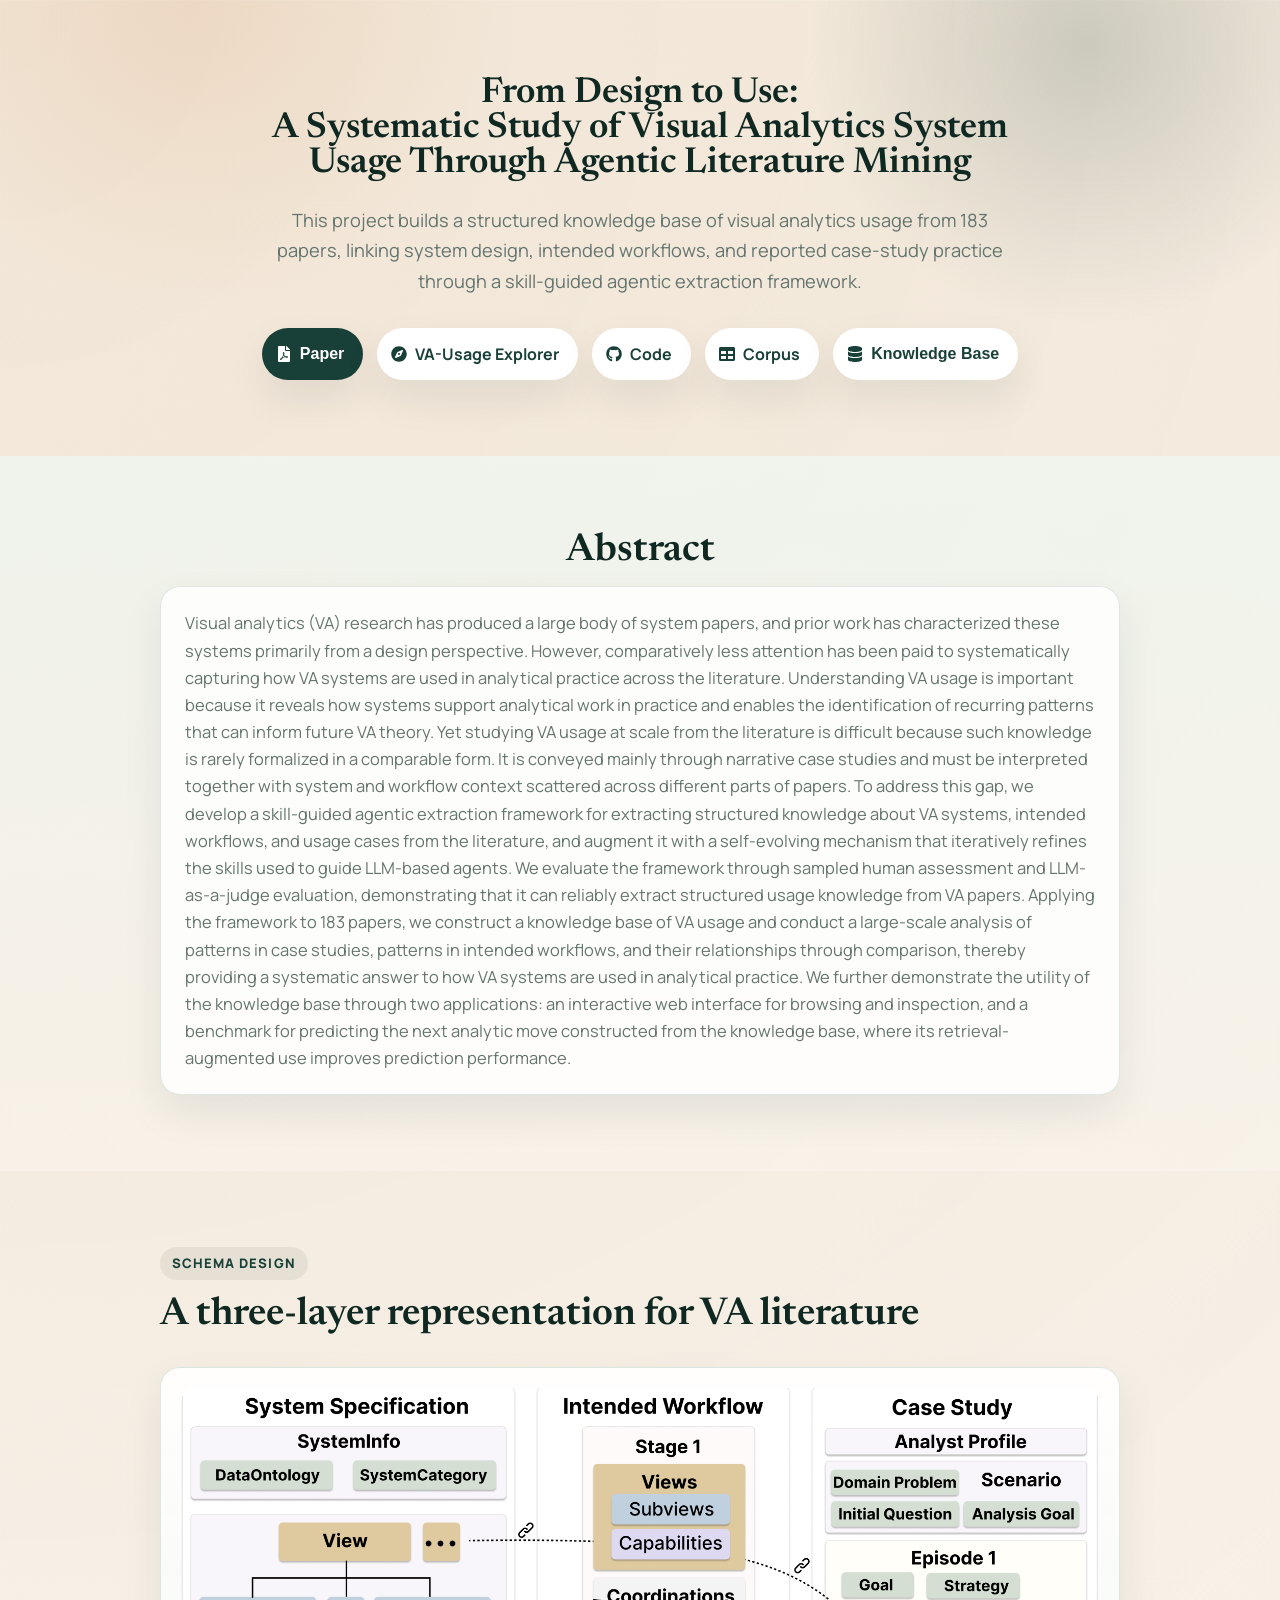
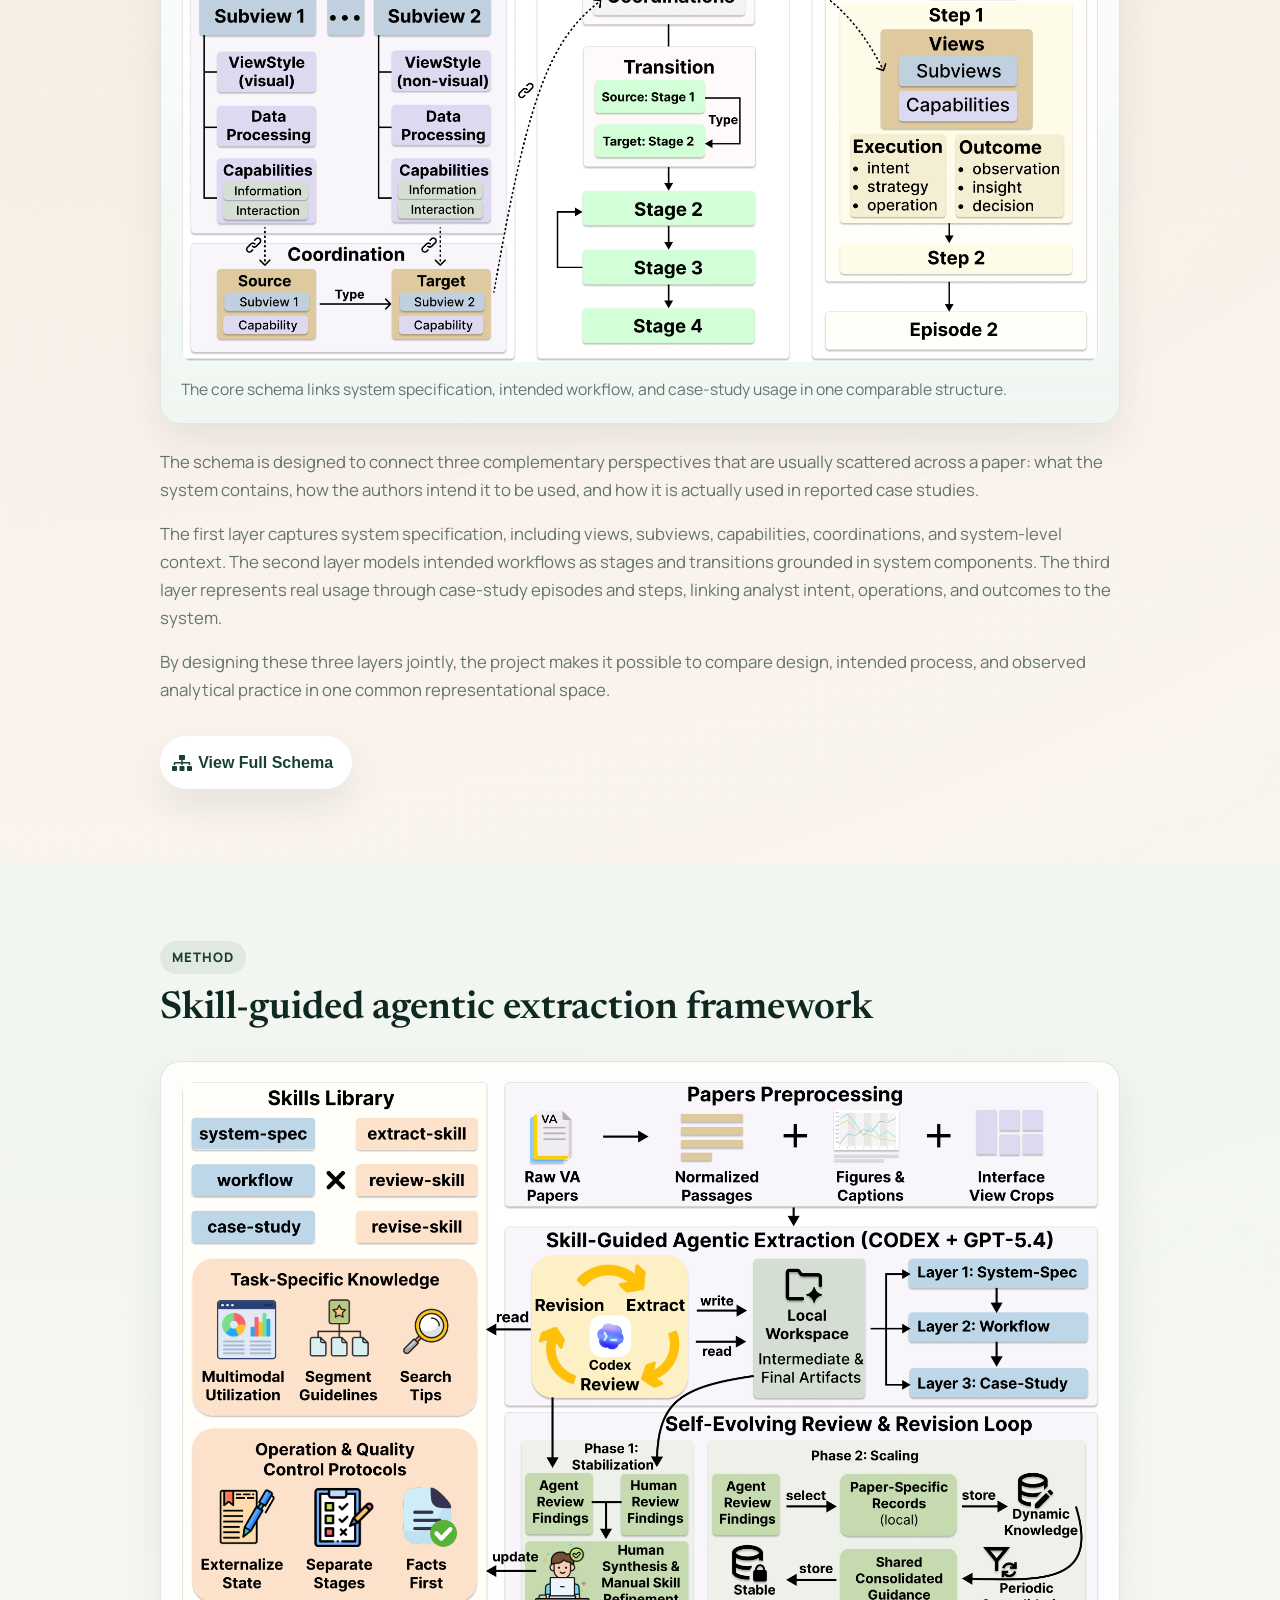
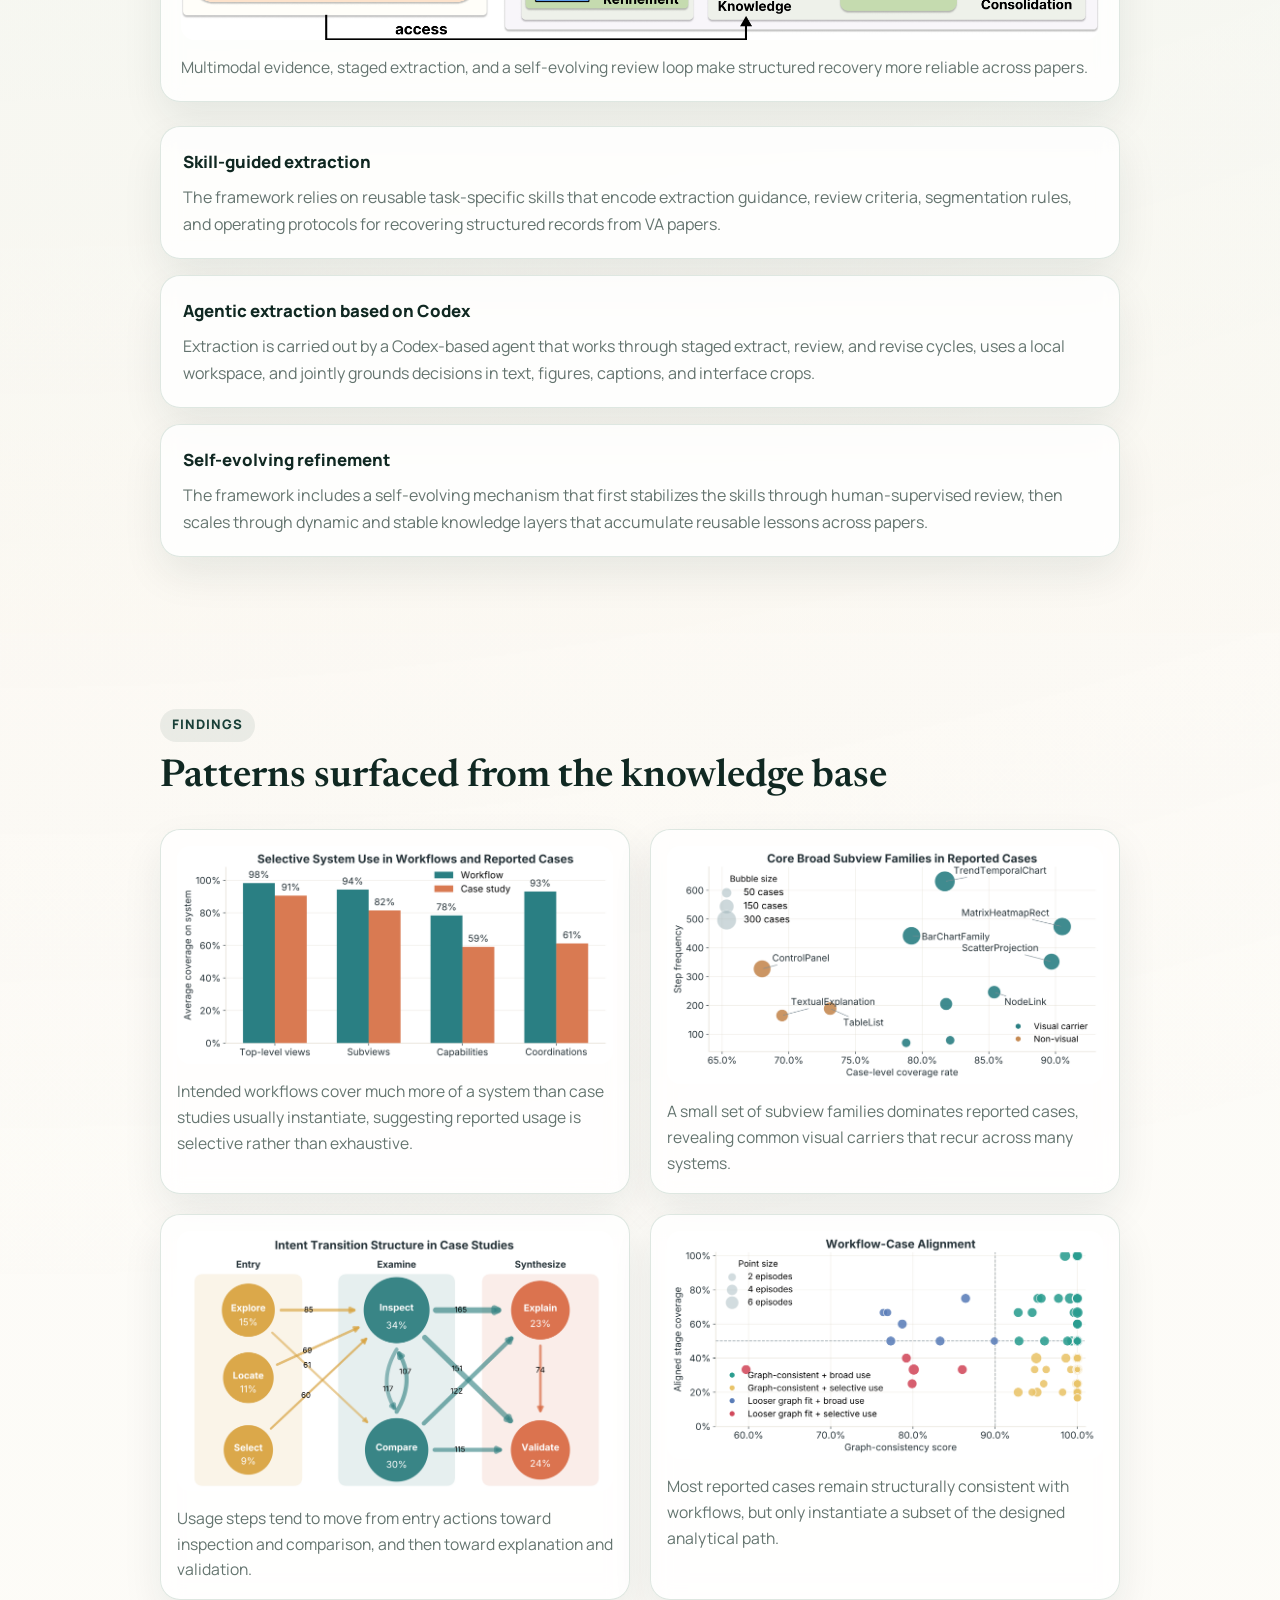
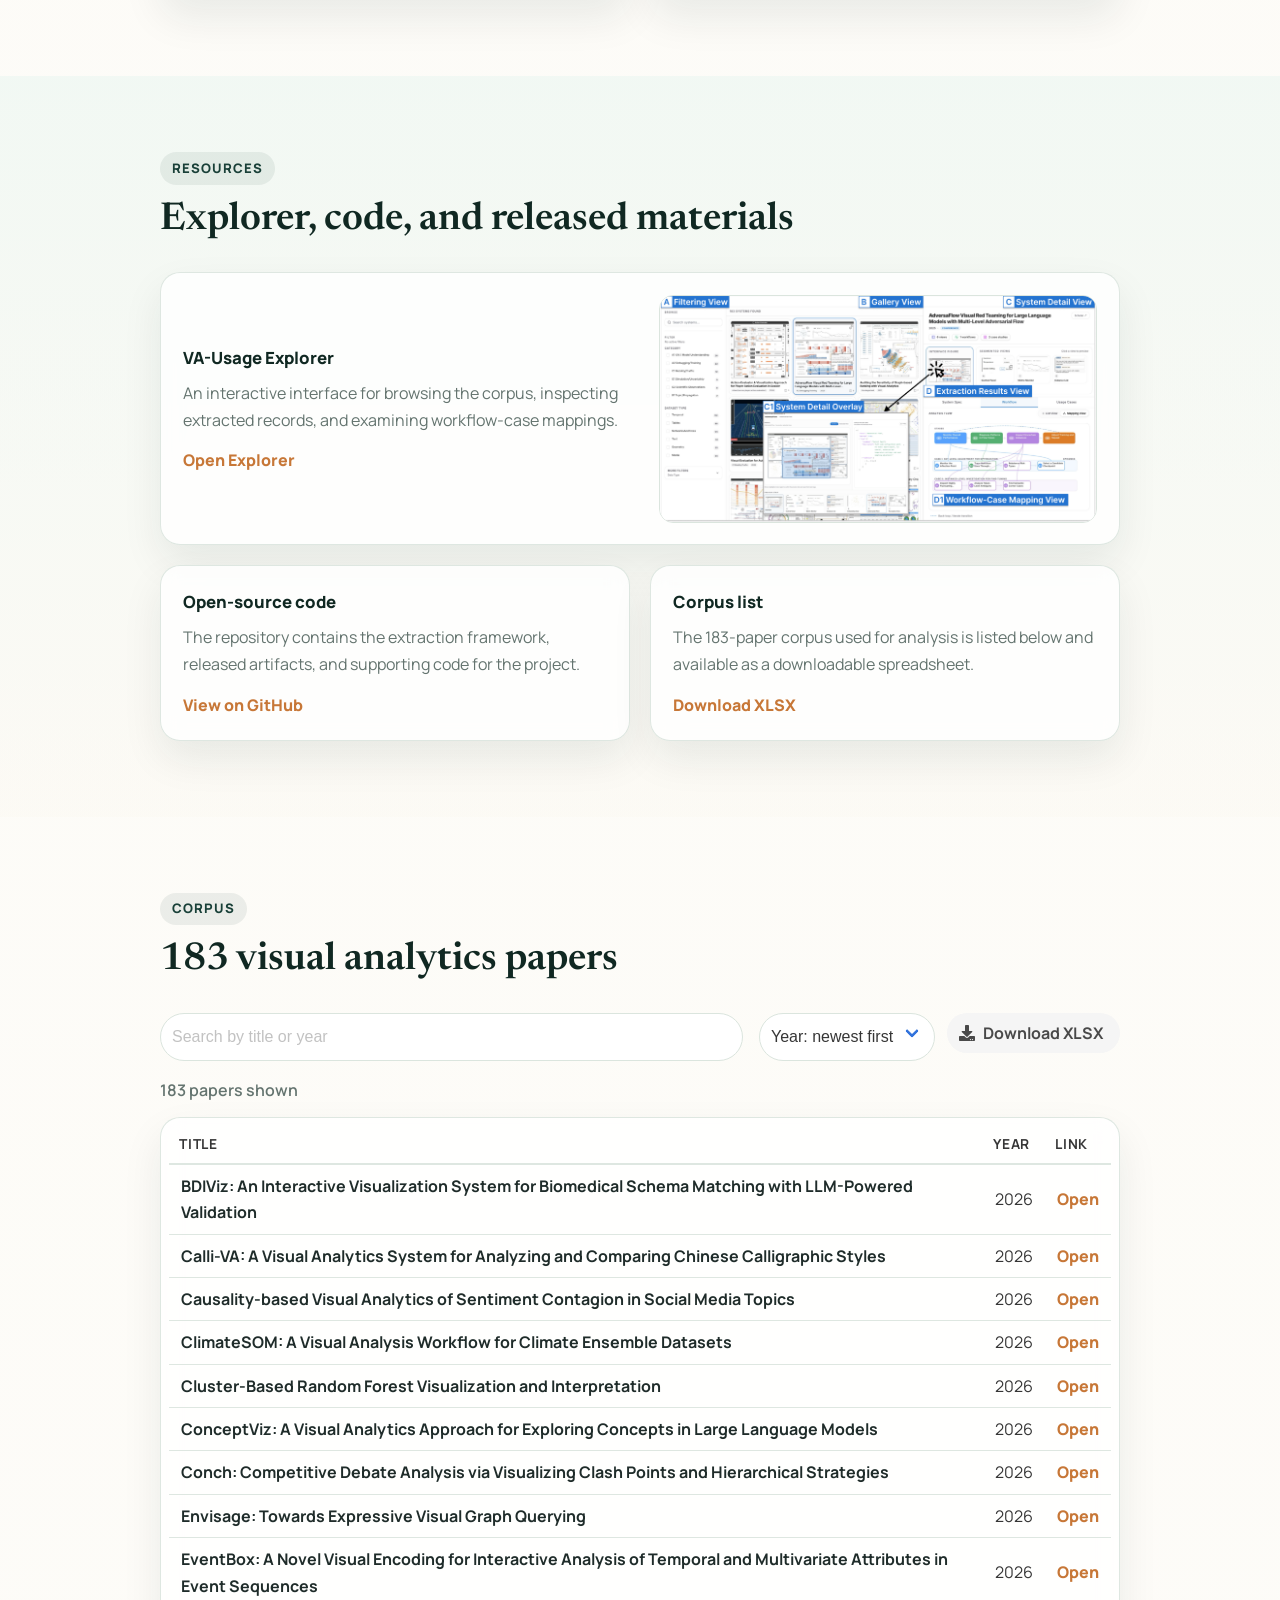
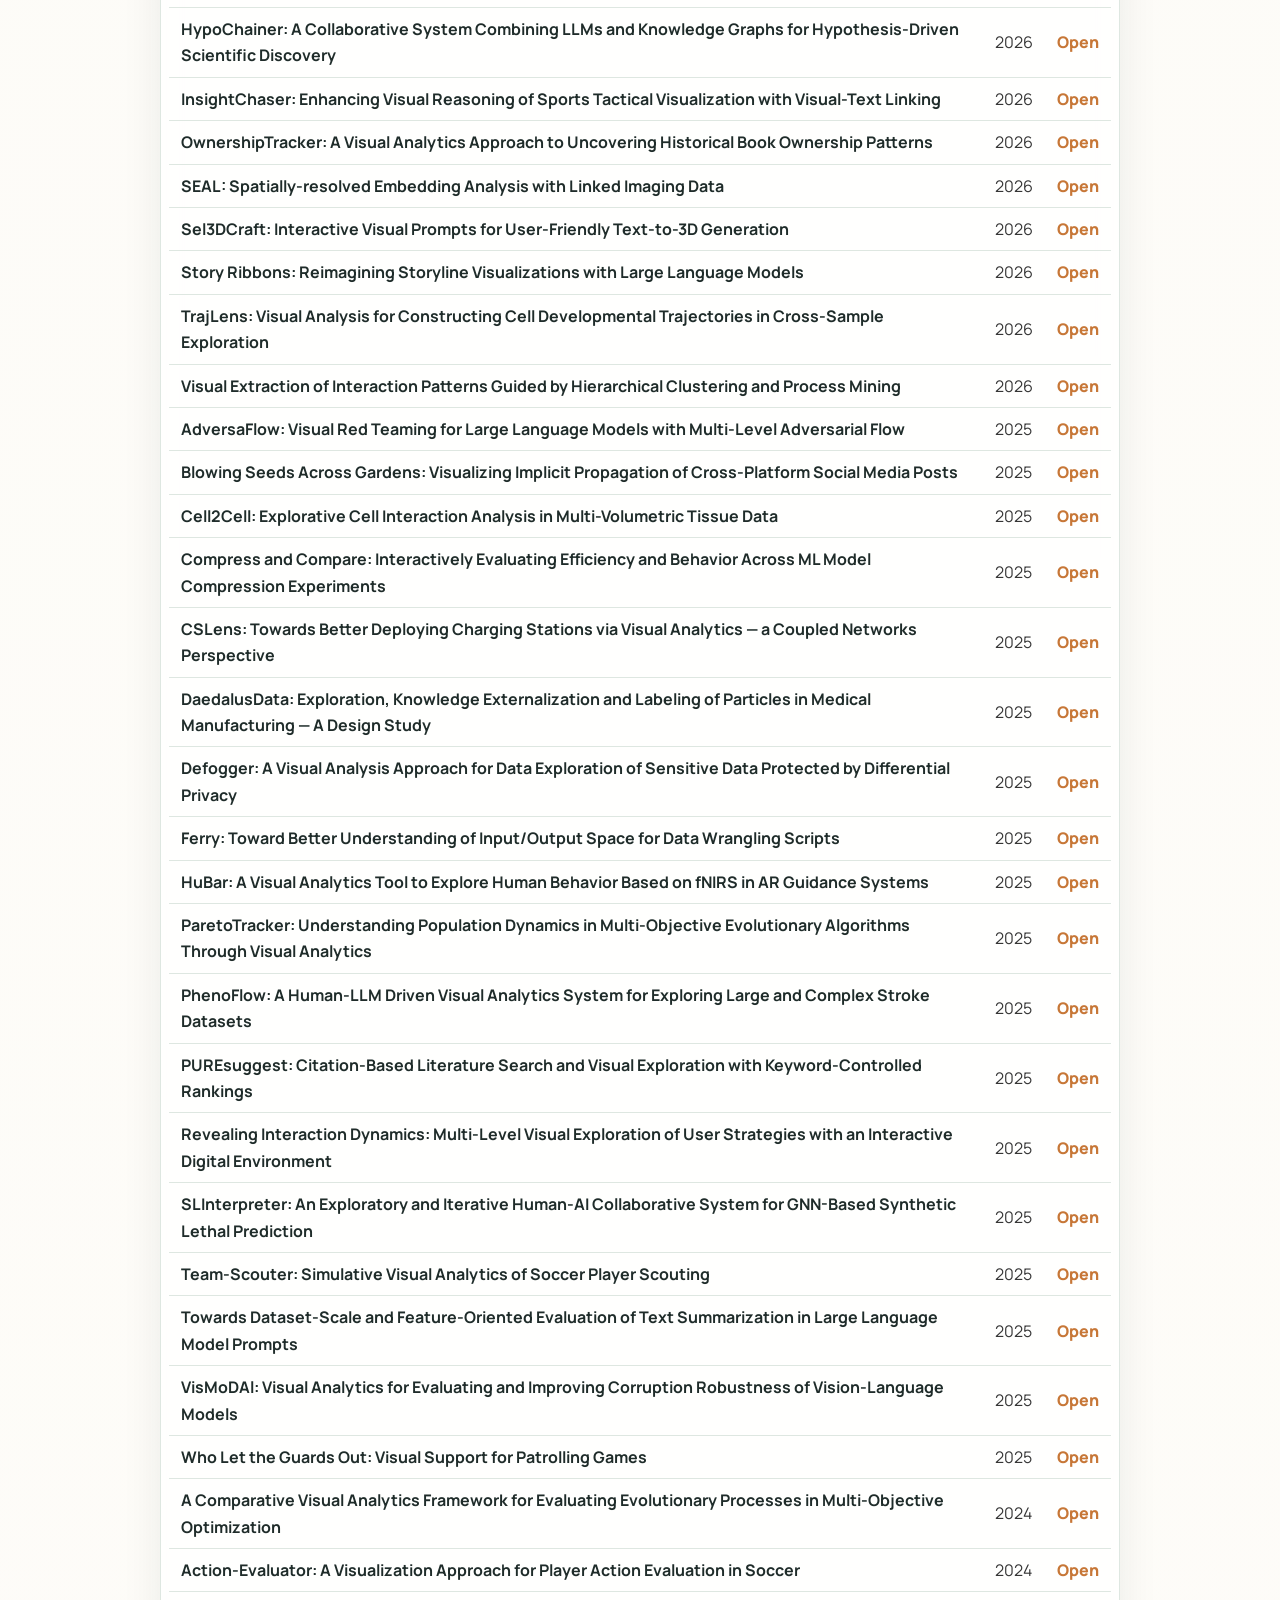
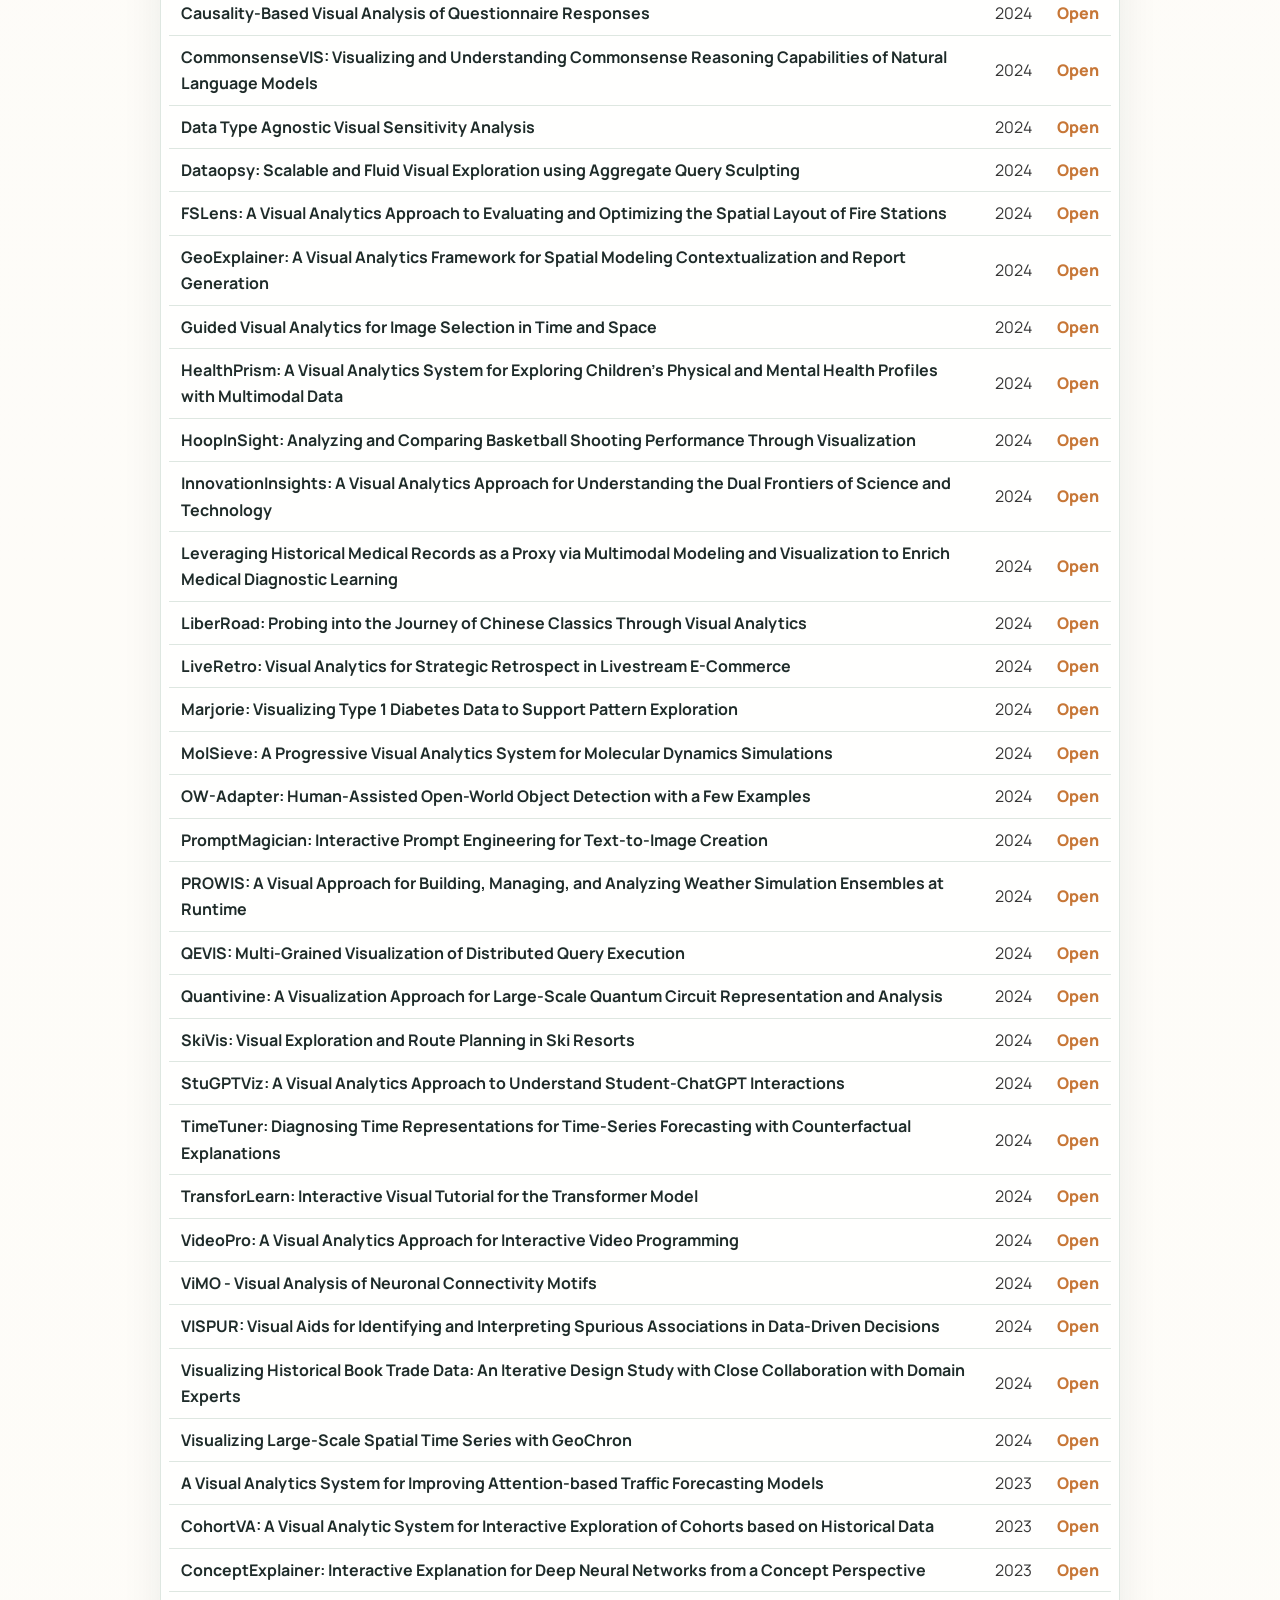
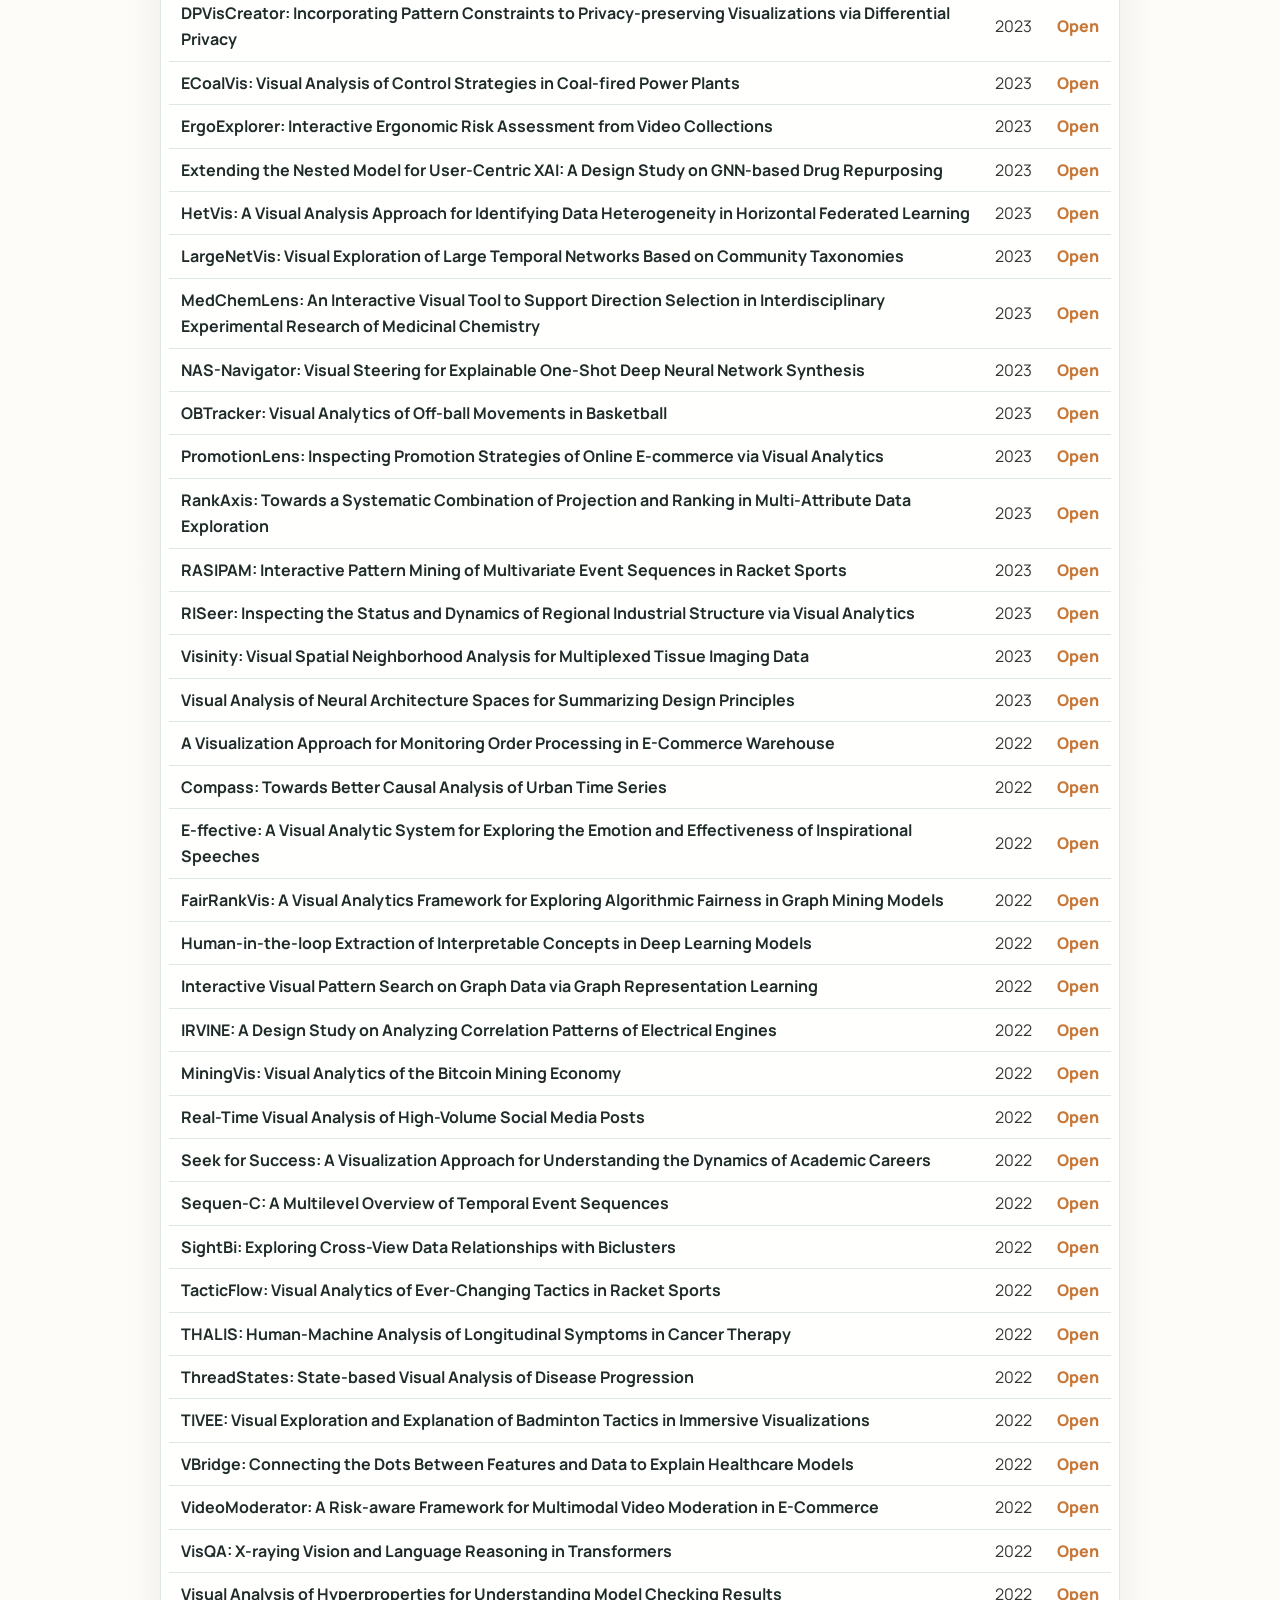
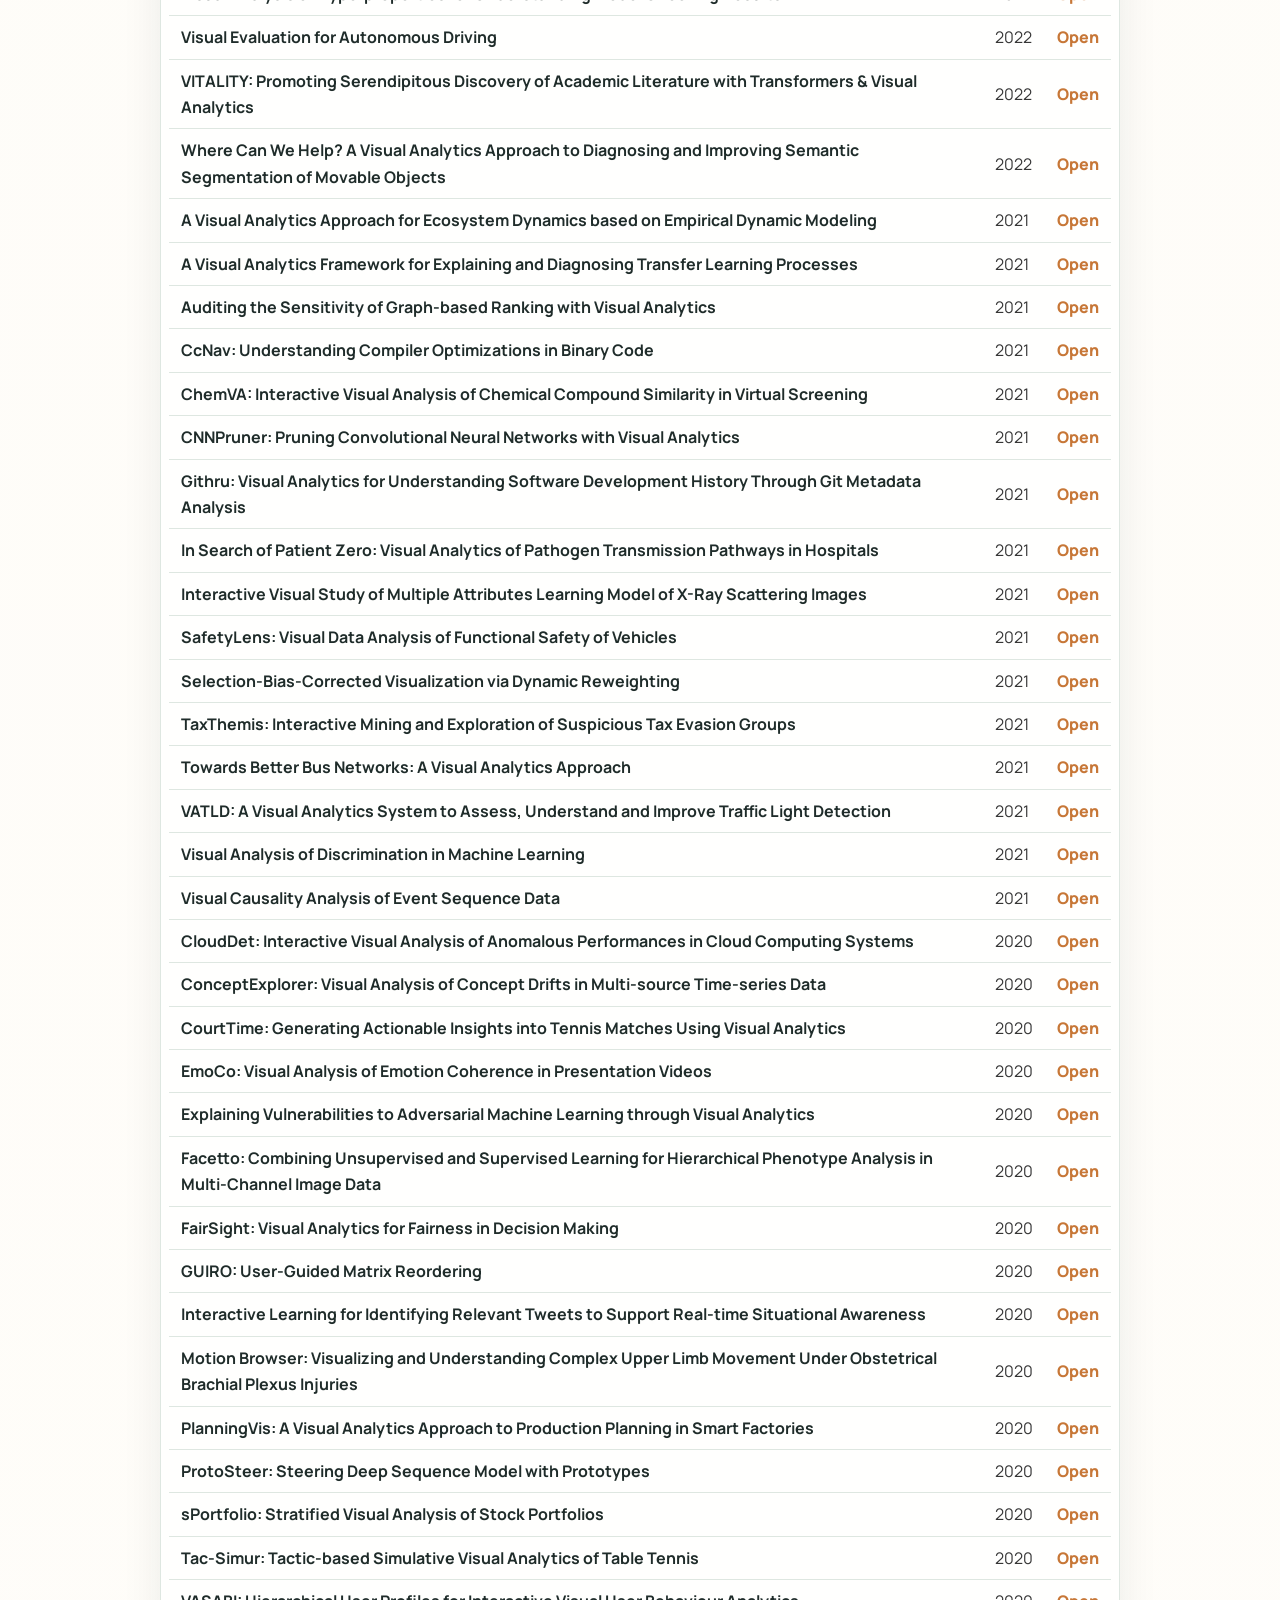
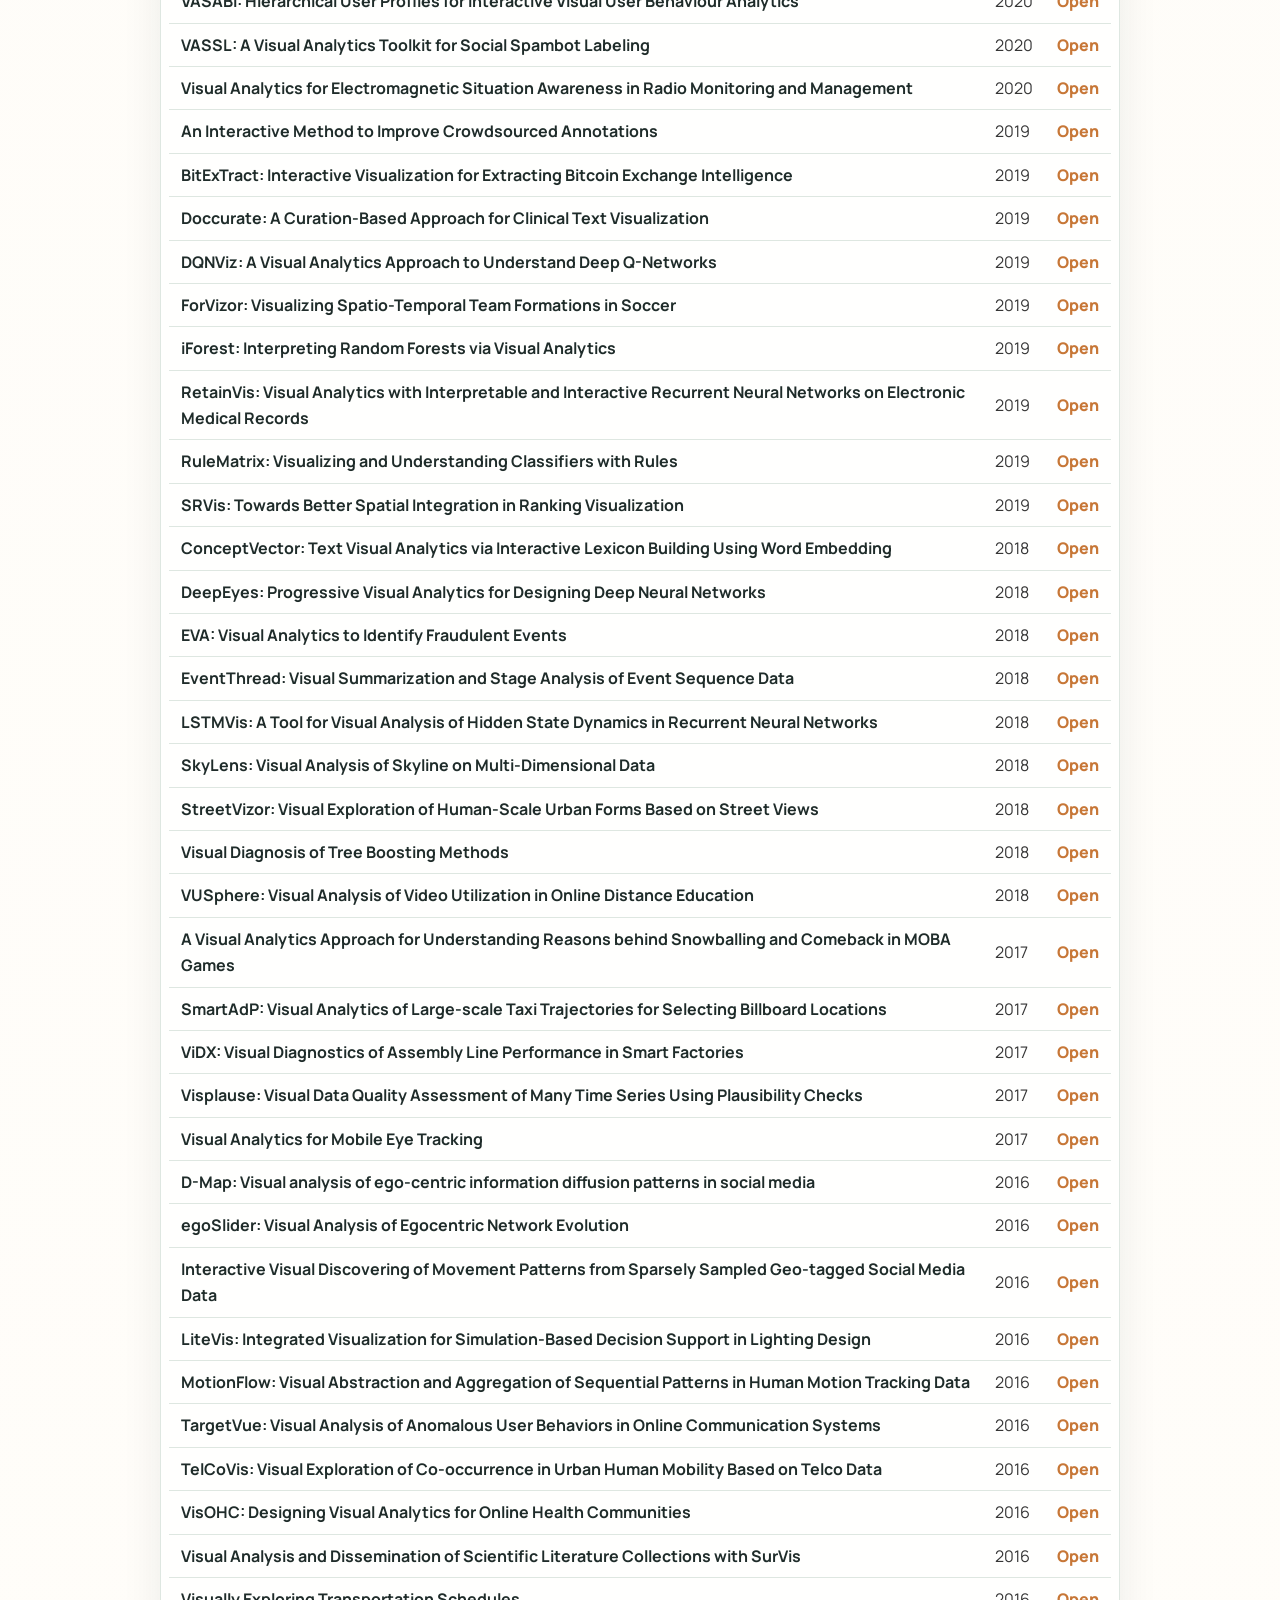
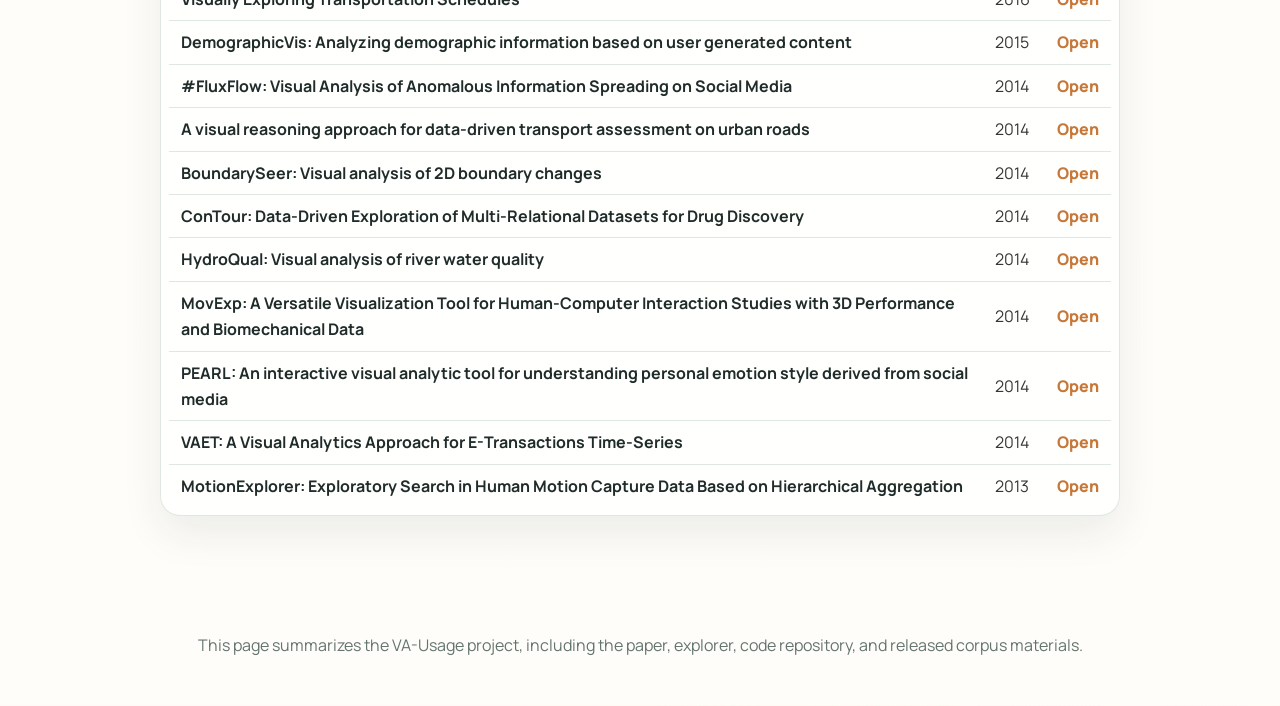
==== index.html @ bfac473b "Update project page" ====
<!DOCTYPE html>
<html lang="en">
<head>
  <meta charset="utf-8">
  <meta name="viewport" content="width=device-width, initial-scale=1">
  <meta name="title" content="From Design to Use: A Systematic Study of Visual Analytics System Usage Through Agentic Literature Mining">
  <meta name="description" content="A knowledge base and analysis of how visual analytics systems are used in practice, built from 183 papers through skill-guided agentic literature mining.">
  <meta name="keywords" content="visual analytics, literature mining, knowledge base, agentic extraction, workflow analysis, case study analysis">
  <meta name="robots" content="index, follow">
  <meta name="language" content="English">
  <meta property="og:type" content="article">
  <meta property="og:site_name" content="VA-Usage">
  <meta property="og:title" content="From Design to Use">
  <meta property="og:description" content="A systematic study of how visual analytics systems are used in analytical practice.">
  <meta property="og:image" content="static/images/schema.pdf.png">
  <meta name="twitter:card" content="summary_large_image">
  <meta name="twitter:title" content="From Design to Use">
  <meta name="twitter:description" content="A systematic study of visual analytics system usage through agentic literature mining.">
  <meta name="twitter:image" content="static/images/schema.pdf.png">
  <meta name="theme-color" content="#194038">

  <title>From Design to Use | VA-Usage</title>

  <link rel="stylesheet" href="static/css/bulma.min.css">
  <link rel="stylesheet" href="static/css/index.css">
  <link rel="preconnect" href="https://fonts.googleapis.com">
  <link rel="preconnect" href="https://fonts.gstatic.com" crossorigin>
  <link href="https://fonts.googleapis.com/css2?family=Manrope:wght@400;500;600;700;800&family=Newsreader:opsz,wght@6..72,500;6..72,700&display=swap" rel="stylesheet">
  <script defer src="static/js/fontawesome.all.min.js"></script>
  <script defer src="static/js/index.js"></script>
</head>
<body>
  <button class="scroll-to-top" onclick="scrollToTop()" title="Scroll to top" aria-label="Scroll to top">
    <i class="fas fa-chevron-up"></i>
  </button>

  <main>
    <section class="hero project-hero">
      <div class="hero-body">
        <div class="container is-max-desktop">
          <div class="hero-shell">
            <!-- <div class="eyebrow">VA Usage Knowledge Base</div> -->
            <h1 class="title publication-title">From Design to Use:<br>A Systematic Study of Visual Analytics System Usage Through Agentic Literature Mining</h1>
            <p class="hero-summary">
              This project builds a structured knowledge base of visual analytics usage from 183 papers, linking system design, intended workflows, and reported case-study practice through a skill-guided agentic extraction framework.
            </p>

            <div class="hero-actions">
              <button class="button action-button is-primary" type="button">
                <span class="icon"><i class="fas fa-file-pdf"></i></span>
                <span>Paper</span>
              </button>
              <a class="button action-button is-light" href="https://va-usage.vercel.app/" target="_blank" rel="noopener noreferrer">
                <span class="icon"><i class="fas fa-compass"></i></span>
                <span>VA-Usage Explorer</span>
              </a>
              <a class="button action-button is-light" href="https://github.com/Shan-yi-shuai/va-usage" target="_blank" rel="noopener noreferrer">
                <span class="icon"><i class="fab fa-github"></i></span>
                <span>Code</span>
              </a>
              <a class="button action-button is-light" href="#corpus">
                <span class="icon"><i class="fas fa-table"></i></span>
                <span>Corpus</span>
              </a>
              <button class="button action-button is-light" type="button" data-modal-trigger="knowledge-base-modal">
                <span class="icon"><i class="fas fa-database"></i></span>
                <span>Knowledge Base</span>
              </button>
            </div>

          </div>
        </div>
      </div>
    </section>

    <section class="section section-tinted" id="abstract">
      <div class="container is-max-desktop">
        <h2 class="title is-3 abstract-title">Abstract</h2>
        <div class="abstract-card">
          <p>
            Visual analytics (VA) research has produced a large body of system papers, and prior work has characterized these systems primarily from a design perspective. However, comparatively less attention has been paid to systematically capturing how VA systems are used in analytical practice across the literature. Understanding VA usage is important because it reveals how systems support analytical work in practice and enables the identification of recurring patterns that can inform future VA theory. Yet studying VA usage at scale from the literature is difficult because such knowledge is rarely formalized in a comparable form. It is conveyed mainly through narrative case studies and must be interpreted together with system and workflow context scattered across different parts of papers. To address this gap, we develop a skill-guided agentic extraction framework for extracting structured knowledge about VA systems, intended workflows, and usage cases from the literature, and augment it with a self-evolving mechanism that iteratively refines the skills used to guide LLM-based agents. We evaluate the framework through sampled human assessment and LLM-as-a-judge evaluation, demonstrating that it can reliably extract structured usage knowledge from VA papers. Applying the framework to 183 papers, we construct a knowledge base of VA usage and conduct a large-scale analysis of patterns in case studies, patterns in intended workflows, and their relationships through comparison, thereby providing a systematic answer to how VA systems are used in analytical practice. We further demonstrate the utility of the knowledge base through two applications: an interactive web interface for browsing and inspection, and a benchmark for predicting the next analytic move constructed from the knowledge base, where its retrieval-augmented use improves prediction performance.
          </p>
        </div>
      </div>
    </section>

    <section class="section" id="schema-design">
      <div class="container is-max-desktop">
        <div class="section-header">
          <p class="section-kicker">Schema Design</p>
          <h2 class="title is-3">A three-layer representation for VA literature</h2>
        </div>
        <figure class="figure-card spotlight figure-card-large section-figure">
          <img src="static/images/schema.pdf.png" alt="Three-layer schema for representing VA literature">
          <figcaption>The core schema links system specification, intended workflow, and case-study usage in one comparable structure.</figcaption>
        </figure>
        <div class="content narrative section-copy">
          <p>
            The schema is designed to connect three complementary perspectives that are usually scattered across a paper: what the system contains, how the authors intend it to be used, and how it is actually used in reported case studies.
          </p>
          <p>
            The first layer captures system specification, including views, subviews, capabilities, coordinations, and system-level context. The second layer models intended workflows as stages and transitions grounded in system components. The third layer represents real usage through case-study episodes and steps, linking analyst intent, operations, and outcomes to the system.
          </p>
          <p>
            By designing these three layers jointly, the project makes it possible to compare design, intended process, and observed analytical practice in one common representational space.
          </p>
          <button class="button action-button is-light schema-button" type="button" data-modal-trigger="schema-browser-modal">
            <span class="icon"><i class="fas fa-sitemap"></i></span>
            <span>View Full Schema</span>
          </button>
        </div>
      </div>
    </section>

    <section class="section section-tinted" id="framework">
      <div class="container is-max-desktop">
        <div class="section-header">
          <p class="section-kicker">Method</p>
          <h2 class="title is-3">Skill-guided agentic extraction framework</h2>
        </div>
        <figure class="figure-card figure-card-large section-figure">
          <img src="static/images/extraction.pdf.png" alt="Skill-guided agentic extraction framework">
          <figcaption>Multimodal evidence, staged extraction, and a self-evolving review loop make structured recovery more reliable across papers.</figcaption>
        </figure>
        <div class="feature-stack section-copy">
          <article class="feature-card">
            <h3>Skill-guided extraction</h3>
            <p>The framework relies on reusable task-specific skills that encode extraction guidance, review criteria, segmentation rules, and operating protocols for recovering structured records from VA papers.</p>
          </article>
          <article class="feature-card">
            <h3>Agentic extraction based on Codex</h3>
            <p>Extraction is carried out by a Codex-based agent that works through staged extract, review, and revise cycles, uses a local workspace, and jointly grounds decisions in text, figures, captions, and interface crops.</p>
          </article>
          <article class="feature-card">
            <h3>Self-evolving refinement</h3>
            <p>The framework includes a self-evolving mechanism that first stabilizes the skills through human-supervised review, then scales through dynamic and stable knowledge layers that accumulate reusable lessons across papers.</p>
          </article>
        </div>
      </div>
    </section>

    <section class="section" id="findings">
      <div class="container is-max-desktop">
        <div class="section-header">
          <p class="section-kicker">Findings</p>
          <h2 class="title is-3">Patterns surfaced from the knowledge base</h2>
        </div>
        <div class="findings-grid">
          <figure class="figure-card finding-card">
            <img src="static/images/system_coverage_comparison.pdf.png" alt="Coverage comparison across system, workflow, and case layers">
            <figcaption>Intended workflows cover much more of a system than case studies usually instantiate, suggesting reported usage is selective rather than exhaustive.</figcaption>
          </figure>
          <figure class="figure-card finding-card">
            <img src="static/images/subview_core_scatter.pdf.png" alt="Subview family coverage and frequency scatter plot">
            <figcaption>A small set of subview families dominates reported cases, revealing common visual carriers that recur across many systems.</figcaption>
          </figure>
          <figure class="figure-card finding-card">
            <img src="static/images/intent_transition_network.pdf.png" alt="Intent transition network in case studies">
            <figcaption>Usage steps tend to move from entry actions toward inspection and comparison, and then toward explanation and validation.</figcaption>
          </figure>
          <figure class="figure-card finding-card">
            <img src="static/images/workflow_case_sequence_alignment.pdf.png" alt="Workflow-case alignment plot">
            <figcaption>Most reported cases remain structurally consistent with workflows, but only instantiate a subset of the designed analytical path.</figcaption>
          </figure>
        </div>
      </div>
    </section>

    <section class="section section-tinted" id="resources">
      <div class="container is-max-desktop">
        <div class="section-header">
          <p class="section-kicker">Resources</p>
          <h2 class="title is-3">Explorer, code, and released materials</h2>
        </div>
        <div class="resource-grid">
          <article class="resource-card resource-card-wide">
            <div class="resource-copy">
              <h3>VA-Usage Explorer</h3>
              <p>An interactive interface for browsing the corpus, inspecting extracted records, and examining workflow-case mappings.</p>
              <a href="https://va-usage.vercel.app/" target="_blank" rel="noopener noreferrer">Open Explorer</a>
            </div>
            <img src="static/images/explorer.pdf.png" alt="VA-Usage Explorer interface overview">
          </article>
          <article class="resource-card">
            <h3>Open-source code</h3>
            <p>The repository contains the extraction framework, released artifacts, and supporting code for the project.</p>
            <a href="https://github.com/Shan-yi-shuai/va-usage" target="_blank" rel="noopener noreferrer">View on GitHub</a>
          </article>
          <article class="resource-card">
            <h3>Corpus list</h3>
            <p>The 183-paper corpus used for analysis is listed below and available as a downloadable spreadsheet.</p>
            <a href="assets/paper-list.xlsx" target="_blank" rel="noopener noreferrer">Download XLSX</a>
          </article>
        </div>
      </div>
    </section>

    <section class="section" id="corpus">
      <div class="container is-max-desktop">
        <div class="section-header">
          <p class="section-kicker">Corpus</p>
          <h2 class="title is-3">183 visual analytics papers</h2>
        </div>
        <div class="corpus-toolbar">
          <div class="search-wrap">
            <label class="is-sr-only" for="corpus-search">Search corpus</label>
            <input id="corpus-search" class="input corpus-search" type="search" placeholder="Search by title or year">
          </div>
          <div class="toolbar-actions">
            <label class="select sort-select">
              <select id="corpus-sort">
                <option value="year-desc">Year: newest first</option>
                <option value="year-asc">Year: oldest first</option>
                <option value="title-asc">Title: A to Z</option>
              </select>
            </label>
            <a class="button is-light download-button" href="assets/paper-list.xlsx" target="_blank" rel="noopener noreferrer">
              <span class="icon"><i class="fas fa-download"></i></span>
              <span>Download XLSX</span>
            </a>
          </div>
        </div>
        <p class="corpus-status" id="corpus-status">Loading corpus...</p>
        <div class="table-shell">
          <table class="table corpus-table is-fullwidth">
            <thead>
              <tr>
                <th>Title</th>
                <th>Year</th>
                <th>Link</th>
              </tr>
            </thead>
            <tbody id="corpus-table-body"></tbody>
          </table>
        </div>
      </div>
    </section>

  </main>

  <footer class="footer">
    <div class="container is-max-desktop">
      <div class="content footer-content">
        <p>This page summarizes the VA-Usage project, including the paper, explorer, code repository, and released corpus materials.</p>
      </div>
    </div>
  </footer>

  <div class="modal-shell" id="knowledge-base-modal" aria-hidden="true">
    <div class="modal-backdrop" data-modal-close></div>
    <div class="modal-card" role="dialog" aria-modal="true" aria-labelledby="knowledge-base-title">
      <button class="modal-close" type="button" aria-label="Close" data-modal-close>
        <i class="fas fa-times"></i>
      </button>
      <p class="section-kicker">Knowledge Base</p>
      <h2 class="modal-title" id="knowledge-base-title">Coming soon</h2>
      <p class="modal-text">The knowledge base will be released after the paper is accepted.</p>
    </div>
  </div>

  <div class="modal-shell modal-shell-wide" id="schema-browser-modal" aria-hidden="true">
    <div class="modal-backdrop" data-modal-close></div>
    <div class="modal-card modal-card-wide" role="dialog" aria-modal="true" aria-labelledby="schema-browser-title">
      <button class="modal-close" type="button" aria-label="Close" data-modal-close>
        <i class="fas fa-times"></i>
      </button>
      <div class="schema-browser-header">
        <p class="section-kicker">Schema Browser</p>
        <h2 class="modal-title" id="schema-browser-title">Full three-layer schema design</h2>
        <p class="modal-text">Browse example paper artifacts and the core field dictionary copied from the supplementary schema materials.</p>
      </div>
      <div class="schema-tabs" role="tablist" aria-label="Schema browser sections">
        <button class="schema-tab is-active" type="button" data-schema-tab="examples">Examples</button>
        <button class="schema-tab" type="button" data-schema-tab="fields">Field Dictionary</button>
      </div>
      <div class="schema-browser-body">
        <section class="schema-panel is-active" data-schema-panel="examples"></section>
        <section class="schema-panel" data-schema-panel="fields"></section>
      </div>
    </div>
  </div>
</body>
</html>
---- static/css/index.css ----
:root {
  --forest-900: #102822;
  --forest-800: #194038;
  --forest-700: #28574e;
  --mint-100: #eef7f2;
  --mint-200: #d7ebe1;
  --cream: #fbf8f1;
  --paper: #fffdf8;
  --ink: #1f2c2a;
  --muted: #64746f;
  --line: #dbe5de;
  --accent: #c77737;
  --shadow-md: 0 18px 40px rgba(16, 40, 34, 0.08);
  --shadow-lg: 0 24px 64px rgba(16, 40, 34, 0.12);
  --radius: 20px;
  --radius-sm: 14px;
  --transition: 180ms ease;
}

html {
  scroll-behavior: smooth;
}

body {
  margin: 0;
  font-family: "Manrope", sans-serif;
  color: var(--ink);
  background:
    radial-gradient(circle at top left, rgba(199, 119, 55, 0.12), transparent 30%),
    linear-gradient(180deg, #f7f4eb 0%, #fcfbf7 14%, #fffdf9 100%);
  line-height: 1.65;
}

a {
  color: var(--forest-800);
}

img {
  display: block;
  max-width: 100%;
}

.project-hero {
  position: relative;
  overflow: hidden;
}

.project-hero::before {
  content: "";
  position: absolute;
  inset: 0;
  background:
    radial-gradient(circle at 85% 10%, rgba(25, 64, 56, 0.18), transparent 24%),
    radial-gradient(circle at 15% 0%, rgba(199, 119, 55, 0.12), transparent 26%);
  pointer-events: none;
}

.hero-body,
.section {
  padding: 4.75rem 1.5rem;
}

.hero-shell {
  position: relative;
  z-index: 1;
  text-align: center;
}

.eyebrow,
.section-kicker {
  display: inline-block;
  margin-bottom: 1rem;
  padding: 0.35rem 0.75rem;
  border-radius: 999px;
  background: rgba(25, 64, 56, 0.08);
  color: var(--forest-800);
  font-size: 0.82rem;
  font-weight: 800;
  letter-spacing: 0.08em;
  text-transform: uppercase;
}

.publication-title,
.title.is-3 {
  margin: 0;
  color: var(--forest-900);
  font-family: "Newsreader", serif;
  line-height: 1.02;
}

.publication-title {
  max-width: 35ch;
  font-size: clamp(1.72rem, 2.8vw, 2.78rem) !important;
  margin-left: auto;
  margin-right: auto;
  line-height: 0.98;
  text-wrap: balance;
}

.title.is-3 {
  font-size: clamp(2rem, 3vw, 2.8rem) !important;
  margin-bottom: 0.9rem !important;
}

.hero-summary {
  max-width: 760px;
  margin: 1.5rem 0 0;
  font-size: 1.14rem;
  color: var(--muted);
  margin-left: auto;
  margin-right: auto;
}

.hero-actions {
  display: flex;
  flex-wrap: wrap;
  gap: 0.85rem;
  margin-top: 2rem;
  justify-content: center;
}

.button.action-button {
  height: auto;
  min-height: 3.25rem;
  padding: 0.9rem 1.2rem;
  border: none;
  border-radius: 999px;
  font-weight: 700;
  box-shadow: var(--shadow-md);
  transition: transform var(--transition), box-shadow var(--transition), background var(--transition);
}

.button.action-button:hover {
  transform: translateY(-2px);
  box-shadow: 0 22px 40px rgba(16, 40, 34, 0.12);
}

.button.action-button.is-primary {
  background: var(--forest-800);
  color: #fff;
}

.button.action-button.is-light,
.download-button {
  background: #fff;
  color: var(--forest-800);
}

.hero-meta {
  display: grid;
  grid-template-columns: repeat(3, minmax(0, 1fr));
  gap: 1rem;
  margin-top: 2rem;
  max-width: 780px;
}

.meta-card,
.feature-card,
.resource-card,
.figure-card,
.table-shell,
pre {
  background: rgba(255, 255, 255, 0.8);
  border: 1px solid rgba(219, 229, 222, 0.9);
  border-radius: var(--radius);
  box-shadow: var(--shadow-md);
  backdrop-filter: blur(10px);
}

.meta-card {
  padding: 1rem 1.1rem;
}

.meta-label {
  display: block;
  margin-bottom: 0.25rem;
  color: var(--muted);
  font-size: 0.82rem;
  text-transform: uppercase;
  letter-spacing: 0.06em;
}

.section-nav {
  display: flex;
  flex-wrap: wrap;
  gap: 0.9rem;
  margin-top: 1.6rem;
}

.section-nav a {
  color: var(--forest-700);
  font-weight: 700;
  text-decoration: none;
}

.section-nav a:hover {
  color: var(--accent);
}

.section-tinted {
  background: linear-gradient(180deg, rgba(238, 247, 242, 0.75), rgba(251, 248, 241, 0.4));
}

.section-header {
  margin-bottom: 2rem;
}

.narrative {
  font-size: 1.05rem;
  color: var(--muted);
}

.abstract-card {
  padding: 1.4rem 1.5rem;
  background: rgba(255, 255, 255, 0.82);
  border: 1px solid rgba(219, 229, 222, 0.9);
  border-radius: var(--radius);
  box-shadow: var(--shadow-md);
  backdrop-filter: blur(10px);
}

.abstract-card p {
  margin: 0;
  font-size: 1.03rem;
  color: var(--muted);
}

.abstract-title {
  margin-bottom: 1.4rem !important;
  text-align: center;
}

.schema-button {
  margin-top: 1rem;
}

.section-figure {
  margin-bottom: 1.5rem;
}

.section-copy {
  max-width: none;
}

.figure-card {
  overflow: hidden;
  padding: 1rem;
}

.figure-card-large {
  padding: 1.25rem;
}

.figure-card img {
  width: 100%;
  border-radius: var(--radius-sm);
}

.figure-card-large img {
  min-height: 420px;
  object-fit: contain;
}

.figure-card figcaption {
  margin-top: 0.95rem;
  color: var(--muted);
  font-size: 0.98rem;
}

.spotlight {
  background: linear-gradient(180deg, rgba(255, 255, 255, 0.92), rgba(238, 247, 242, 0.88));
}

.feature-stack {
  display: grid;
  gap: 1rem;
}

.feature-card {
  padding: 1.3rem 1.35rem;
}

.feature-card h3,
.resource-card h3 {
  margin: 0 0 0.55rem;
  font-size: 1.05rem;
  font-weight: 800;
  color: var(--forest-900);
}

.feature-card p,
.resource-card p {
  margin: 0;
  color: var(--muted);
}

.findings-grid {
  display: grid;
  grid-template-columns: repeat(2, minmax(0, 1fr));
  gap: 1.25rem;
}

.finding-card {
  height: 100%;
}

.resource-grid {
  display: grid;
  grid-template-columns: repeat(2, minmax(0, 1fr));
  gap: 1.25rem;
}

.resource-card {
  padding: 1.35rem;
}

.resource-card a {
  display: inline-block;
  margin-top: 0.9rem;
  color: var(--accent);
  font-weight: 800;
  text-decoration: none;
}

.resource-card a:hover {
  text-decoration: underline;
}

.resource-card-wide {
  display: grid;
  grid-template-columns: 1.05fr 1fr;
  gap: 1rem;
  align-items: center;
  grid-column: 1 / -1;
}

.resource-card-wide img {
  border-radius: var(--radius-sm);
  border: 1px solid var(--line);
}

.corpus-toolbar {
  display: flex;
  flex-wrap: wrap;
  justify-content: space-between;
  gap: 1rem;
  margin-bottom: 1rem;
}

.search-wrap {
  flex: 1 1 320px;
}

.corpus-search,
.sort-select select {
  height: 3rem;
  border-radius: 999px;
  border: 1px solid var(--line);
  box-shadow: none;
}

.corpus-search:focus,
.sort-select select:focus {
  border-color: var(--forest-700);
  box-shadow: 0 0 0 0.125em rgba(25, 64, 56, 0.12);
}

.toolbar-actions {
  display: flex;
  flex-wrap: wrap;
  gap: 0.75rem;
}

.download-button {
  border: 1px solid var(--line);
  border-radius: 999px;
  font-weight: 700;
}

.corpus-status {
  margin-bottom: 0.9rem;
  color: var(--muted);
  font-weight: 600;
}

.table-shell {
  overflow: auto;
  padding: 0.5rem;
}

.corpus-table {
  background: transparent;
}

.corpus-table th {
  color: var(--forest-900);
  font-size: 0.86rem;
  text-transform: uppercase;
  letter-spacing: 0.05em;
}

.corpus-table td,
.corpus-table th {
  border-color: rgba(219, 229, 222, 0.9) !important;
}

.corpus-table td {
  vertical-align: middle;
}

.paper-title {
  font-weight: 700;
  color: var(--ink);
}

.paper-link {
  color: var(--accent);
  font-weight: 800;
  text-decoration: none;
}

.paper-link:hover {
  text-decoration: underline;
}

.empty-state {
  text-align: center;
  color: var(--muted);
  padding: 2rem 1rem;
}

.modal-shell {
  position: fixed;
  inset: 0;
  display: flex;
  align-items: center;
  justify-content: center;
  padding: 1.5rem;
  opacity: 0;
  visibility: hidden;
  transition: opacity var(--transition), visibility var(--transition);
  z-index: 40;
}

.modal-shell.is-open {
  opacity: 1;
  visibility: visible;
}

.modal-shell-wide {
  padding: 1rem;
}

.modal-backdrop {
  position: absolute;
  inset: 0;
  background: rgba(16, 40, 34, 0.42);
  backdrop-filter: blur(6px);
}

.modal-card {
  position: relative;
  z-index: 1;
  width: min(460px, 100%);
  padding: 1.5rem;
  border: 1px solid rgba(219, 229, 222, 0.95);
  border-radius: var(--radius);
  background: rgba(255, 253, 249, 0.98);
  box-shadow: var(--shadow-lg);
}

.modal-card-wide {
  width: min(1120px, 100%);
  max-height: min(88vh, 980px);
  display: flex;
  flex-direction: column;
}

.modal-title {
  margin: 0.15rem 0 0.6rem;
  color: var(--forest-900);
  font-family: "Newsreader", serif;
  font-size: 2rem;
}

.modal-text {
  margin: 0;
  color: var(--muted);
  font-size: 1.02rem;
}

.schema-browser-header {
  padding-right: 2.5rem;
}

.schema-tabs {
  display: flex;
  gap: 0.75rem;
  margin-top: 1.25rem;
  margin-bottom: 1rem;
  flex-wrap: wrap;
}

.schema-tab {
  border: 1px solid var(--line);
  border-radius: 999px;
  background: #fff;
  color: var(--forest-800);
  padding: 0.7rem 1rem;
  font-weight: 800;
  cursor: pointer;
}

.schema-tab.is-active {
  background: var(--forest-800);
  color: #fff;
  border-color: var(--forest-800);
}

.schema-browser-body {
  overflow: auto;
  padding-right: 0.25rem;
}

.schema-panel {
  display: none;
}

.schema-panel.is-active {
  display: block;
}

.schema-example-grid {
  display: grid;
  grid-template-columns: repeat(2, minmax(0, 1fr));
  gap: 1rem;
}

.schema-field-section,
.schema-example-card {
  background: rgba(255, 255, 255, 0.9);
  border: 1px solid rgba(219, 229, 222, 0.9);
  border-radius: var(--radius-sm);
  padding: 1rem;
}

.schema-example-card {
  display: flex;
  flex-direction: column;
  height: 100%;
}

.schema-field-section h3,
.schema-example-card h3 {
  margin: 0 0 0.45rem;
  color: var(--forest-900);
  font-size: 1.06rem;
  font-weight: 800;
}

.schema-question {
  margin-bottom: 0.75rem;
  color: var(--accent);
  font-weight: 700;
}

.schema-example-list {
  margin: 0;
  padding-left: 1.15rem;
  color: var(--muted);
}

.schema-field-section + .schema-field-section {
  margin-top: 1rem;
}

.schema-object + .schema-object {
  margin-top: 1rem;
  padding-top: 1rem;
  border-top: 1px solid var(--line);
}

.schema-object h4 {
  margin: 0 0 0.65rem;
  color: var(--forest-900);
  font-size: 0.98rem;
}

.schema-field-table {
  width: 100%;
  border-collapse: collapse;
}

.schema-field-table th,
.schema-field-table td {
  padding: 0.65rem 0.55rem;
  text-align: left;
  vertical-align: top;
  border-bottom: 1px solid rgba(219, 229, 222, 0.8);
  font-size: 0.92rem;
}

.schema-field-table th {
  color: var(--forest-900);
  font-size: 0.8rem;
  text-transform: uppercase;
  letter-spacing: 0.05em;
}

.schema-example-card img {
  width: 100%;
  border-radius: 12px;
  border: 1px solid var(--line);
  margin: 0.85rem 0 1rem;
  background: #fff;
}

.schema-json-links {
  display: grid;
  grid-template-columns: repeat(3, minmax(0, 1fr));
  gap: 0.75rem;
  margin-top: auto;
  width: 100%;
}

.schema-json-links a {
  color: var(--forest-800);
  font-weight: 800;
  text-decoration: none;
}

.schema-json-links a:hover {
  text-decoration: none;
}

.schema-json-link-card {
  display: flex;
  align-items: center;
  justify-content: center;
  min-height: 2.5rem;
  width: 100%;
  padding: 0.55rem 0.75rem;
  border: 1.5px solid rgba(25, 64, 56, 0.24);
  border-radius: 999px;
  background: #fffdfa;
  box-shadow: 0 10px 20px rgba(16, 40, 34, 0.08);
  transition: transform var(--transition), box-shadow var(--transition), background var(--transition), color var(--transition), border-color var(--transition);
  text-align: center;
  font-size: 0.82rem;
  letter-spacing: 0;
  white-space: nowrap;
  line-height: 1;
}

.schema-json-link-card:hover {
  transform: translateY(-2px);
  background: var(--forest-800);
  color: #fff;
  border-color: var(--forest-800);
  box-shadow: 0 18px 30px rgba(16, 40, 34, 0.14);
}

.schema-json-link-card:focus-visible {
  outline: 2px solid rgba(199, 119, 55, 0.55);
  outline-offset: 2px;
}

.modal-close {
  position: absolute;
  top: 0.9rem;
  right: 0.9rem;
  width: 2.25rem;
  height: 2.25rem;
  border: none;
  border-radius: 50%;
  background: rgba(25, 64, 56, 0.08);
  color: var(--forest-800);
  cursor: pointer;
}

.footer {
  padding: 2.5rem 1.5rem 3rem;
  background: transparent;
}

.footer-content {
  text-align: center;
  color: var(--muted);
}

.scroll-to-top {
  position: fixed;
  right: 1.5rem;
  bottom: 1.5rem;
  z-index: 20;
  width: 3rem;
  height: 3rem;
  border: none;
  border-radius: 50%;
  background: var(--forest-800);
  color: #fff;
  box-shadow: var(--shadow-md);
  opacity: 0;
  visibility: hidden;
  cursor: pointer;
  transition: opacity var(--transition), transform var(--transition), visibility var(--transition);
}

.scroll-to-top.visible {
  opacity: 1;
  visibility: visible;
}

.scroll-to-top:hover {
  transform: translateY(-2px);
}

.is-sr-only {
  position: absolute;
  width: 1px;
  height: 1px;
  padding: 0;
  margin: -1px;
  overflow: hidden;
  clip: rect(0, 0, 0, 0);
  white-space: nowrap;
  border: 0;
}

@media screen and (max-width: 1023px) {
  .hero-meta,
  .findings-grid,
  .resource-grid,
  .resource-card-wide,
  .schema-example-grid {
    grid-template-columns: 1fr;
  }
}

@media screen and (max-width: 768px) {
  .hero-body,
  .section {
    padding: 3.4rem 1rem;
  }

  .publication-title {
    max-width: none;
  }

  .hero-summary {
    font-size: 1.02rem;
  }

  .hero-actions {
    gap: 0.7rem;
  }

  .button.action-button,
  .download-button {
    width: 100%;
    justify-content: center;
  }

  .corpus-toolbar {
    flex-direction: column;
    align-items: stretch;
  }

  .toolbar-actions {
    flex-direction: column;
  }
  .modal-card-wide {
    max-height: 92vh;
    padding: 1.15rem;
  }

  .schema-json-links {
    grid-template-columns: 1fr;
  }
}
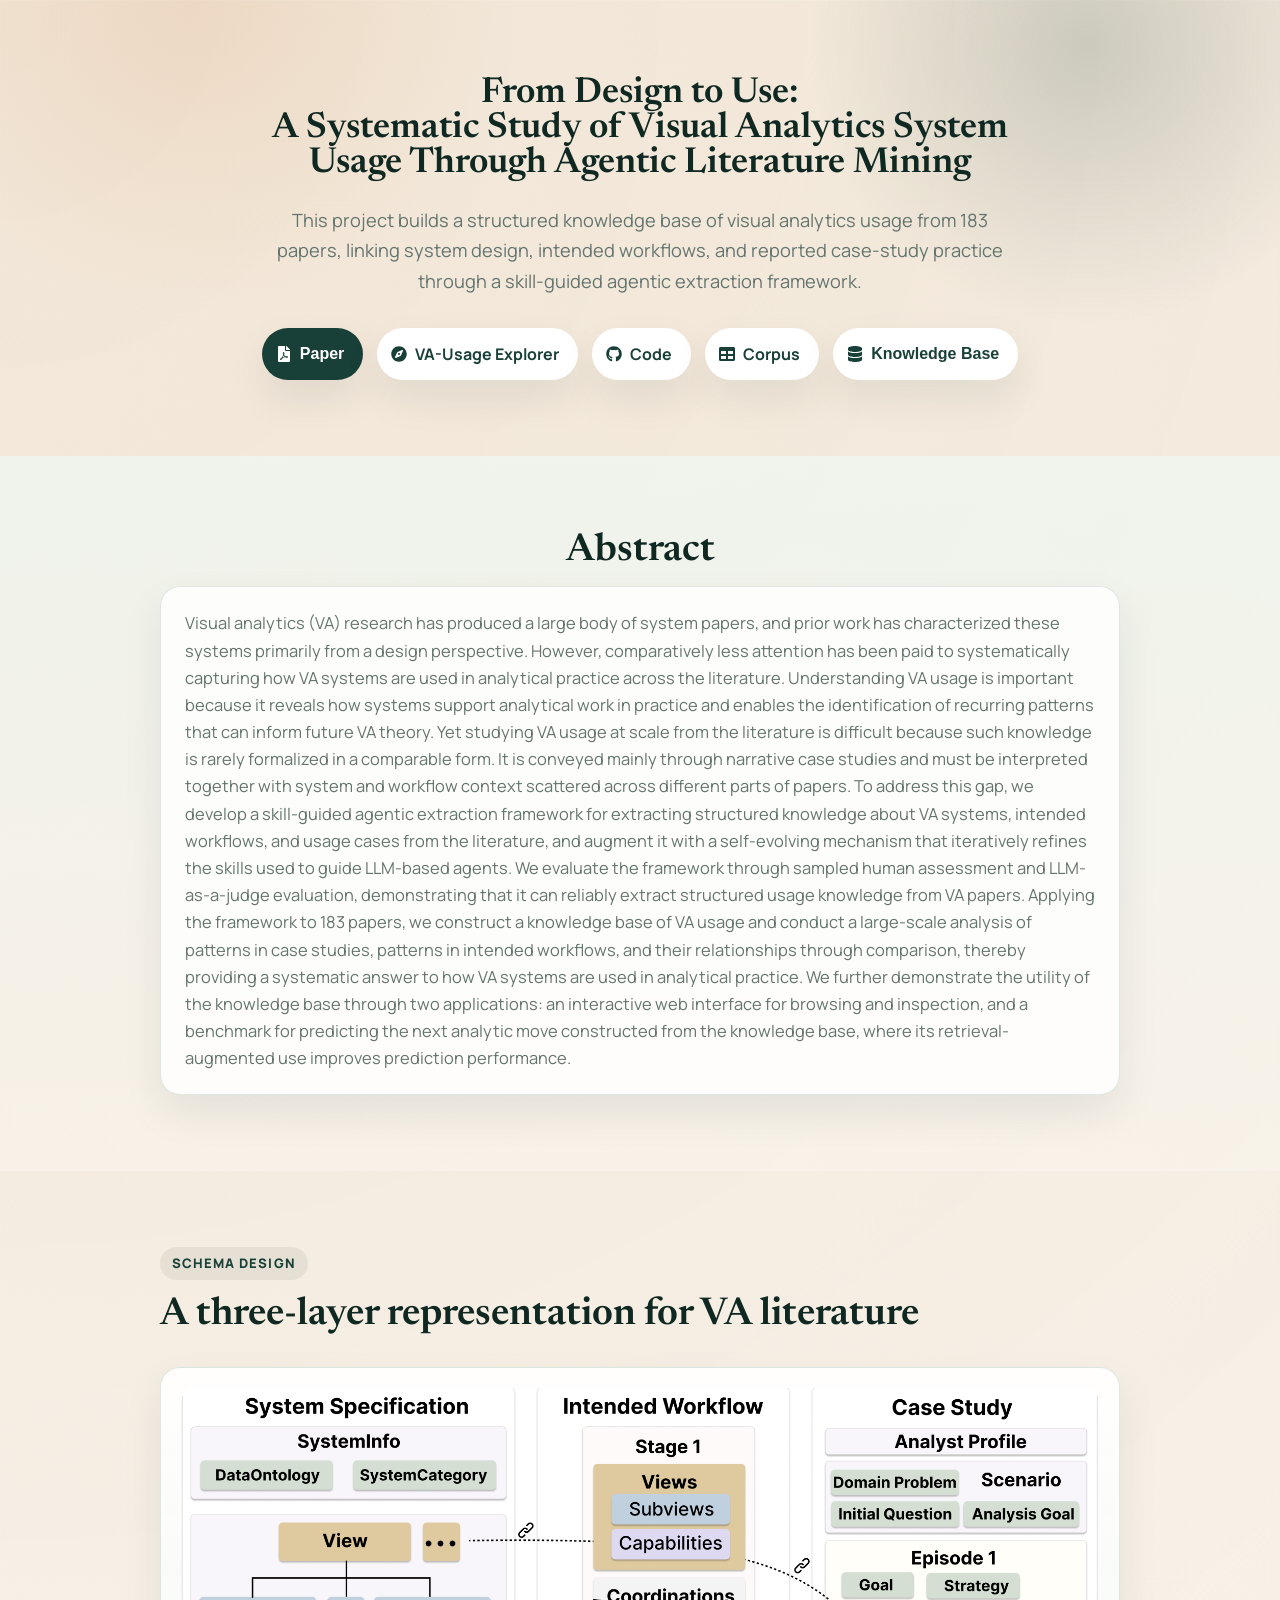
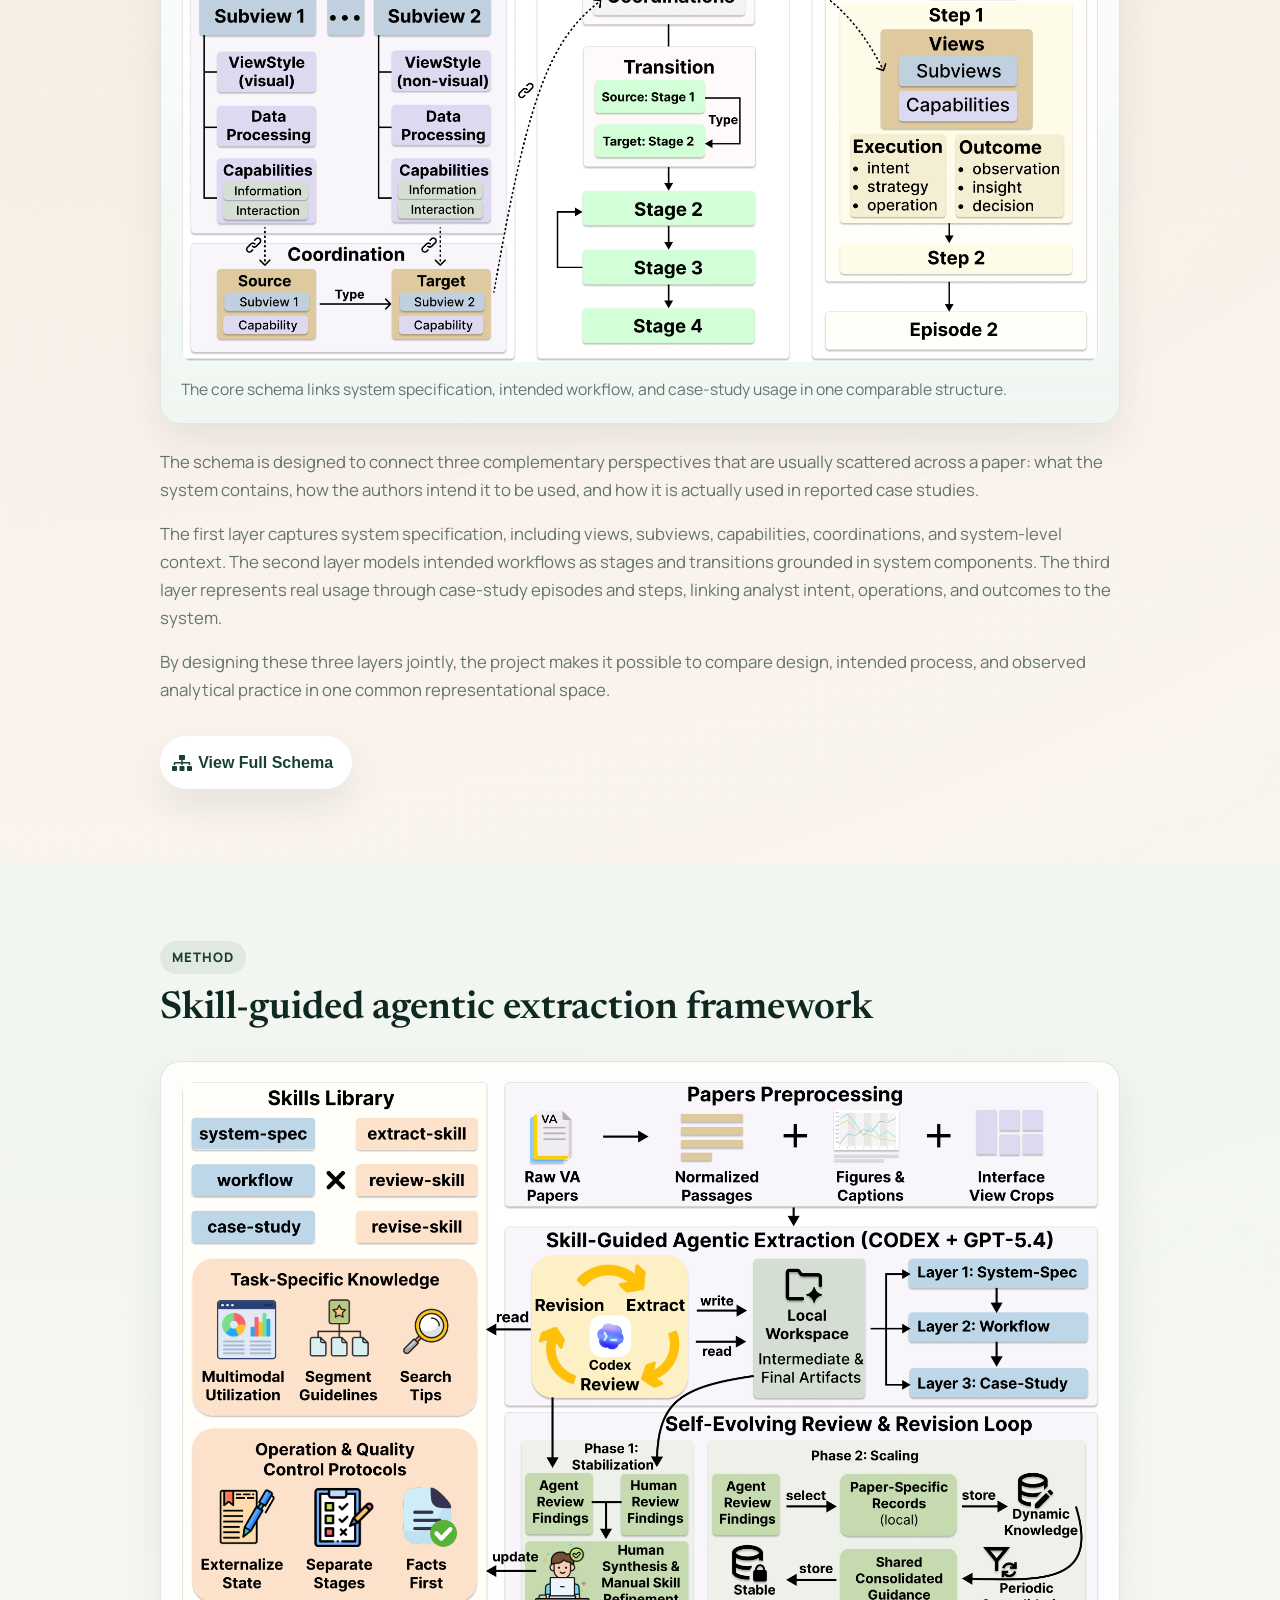
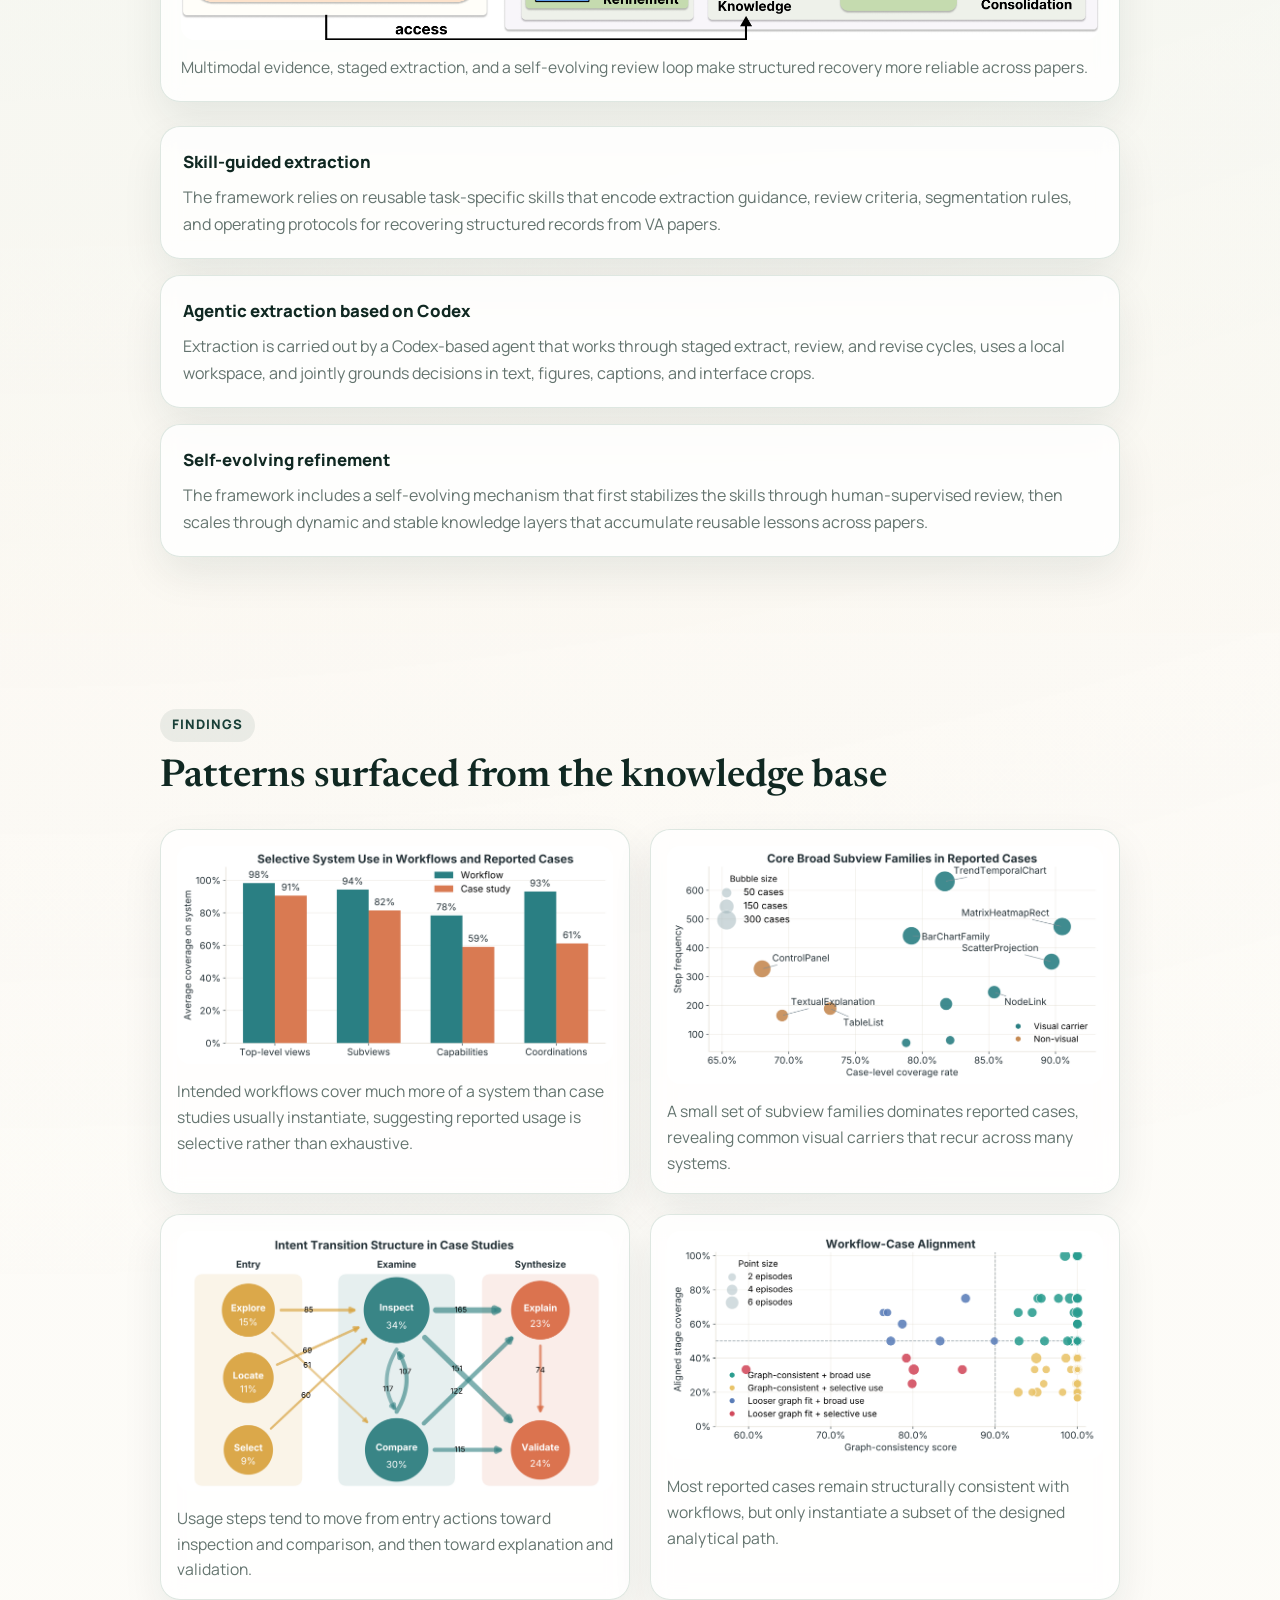
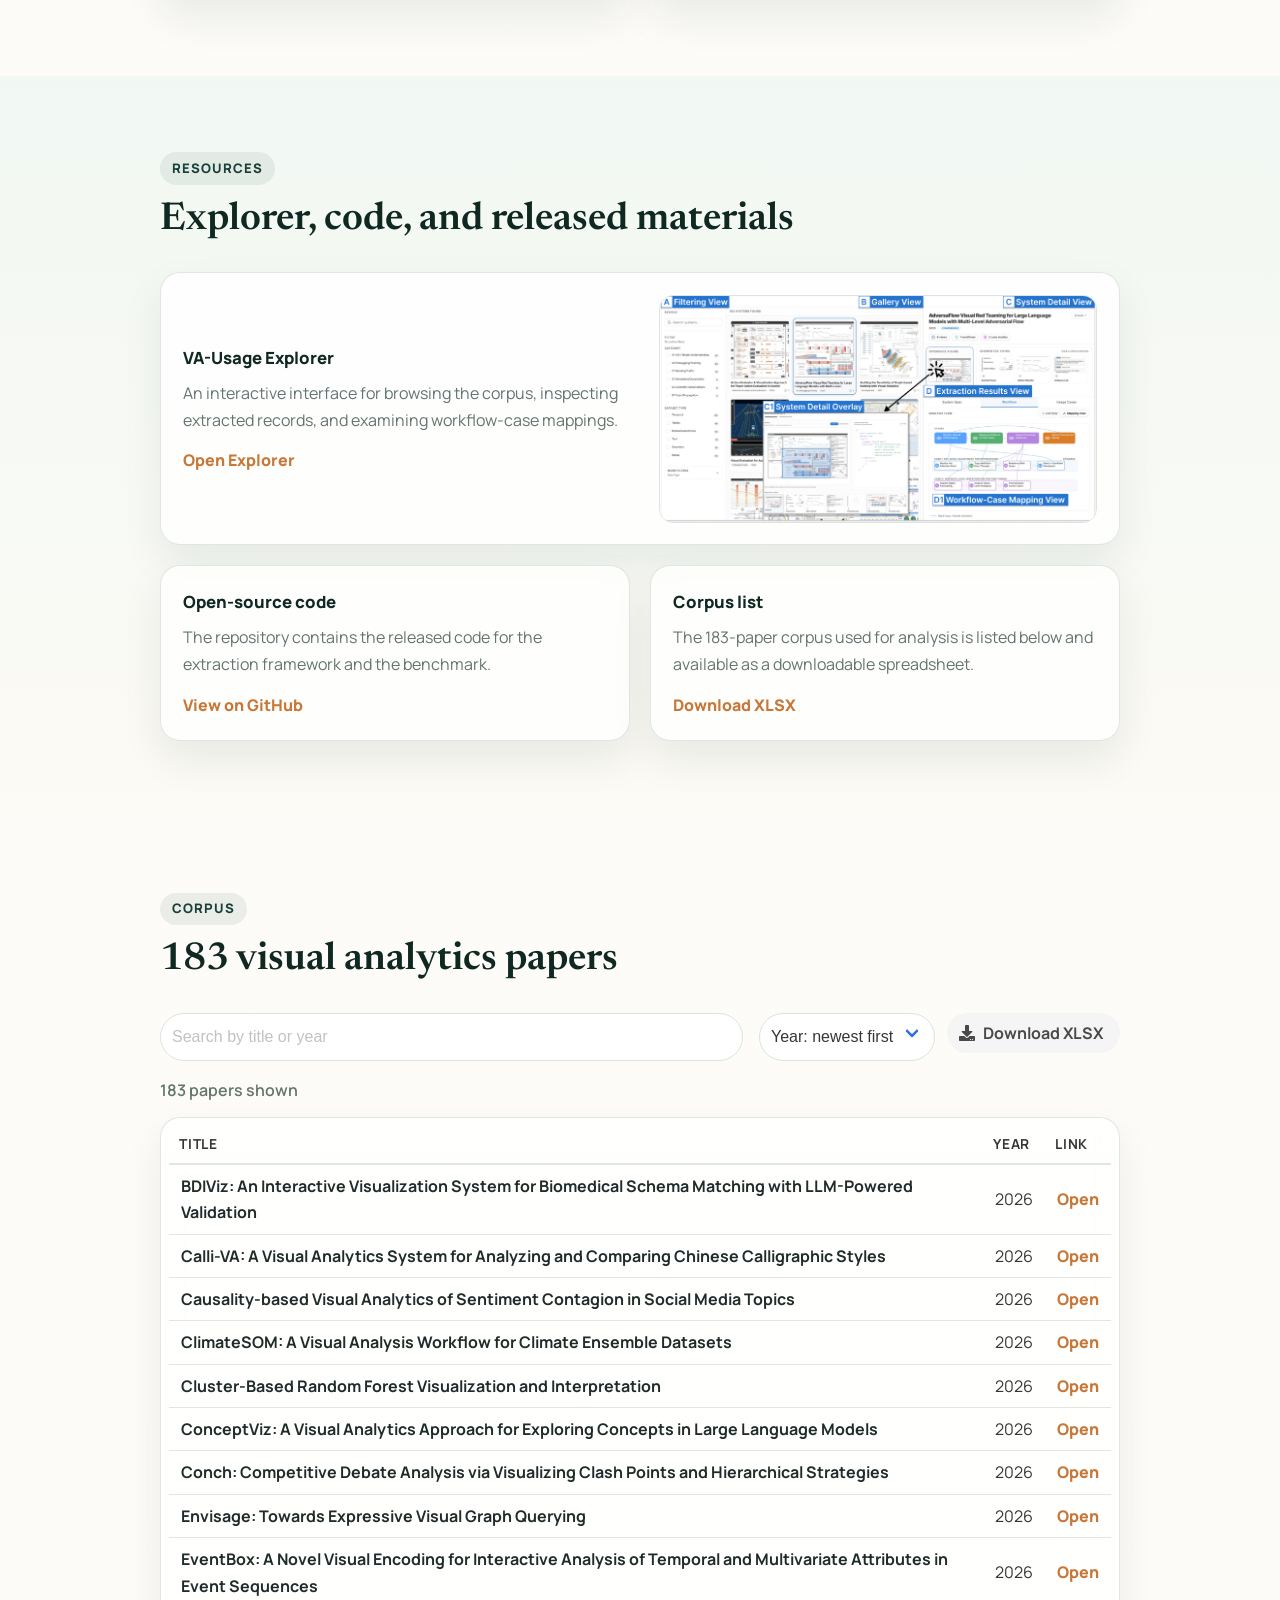
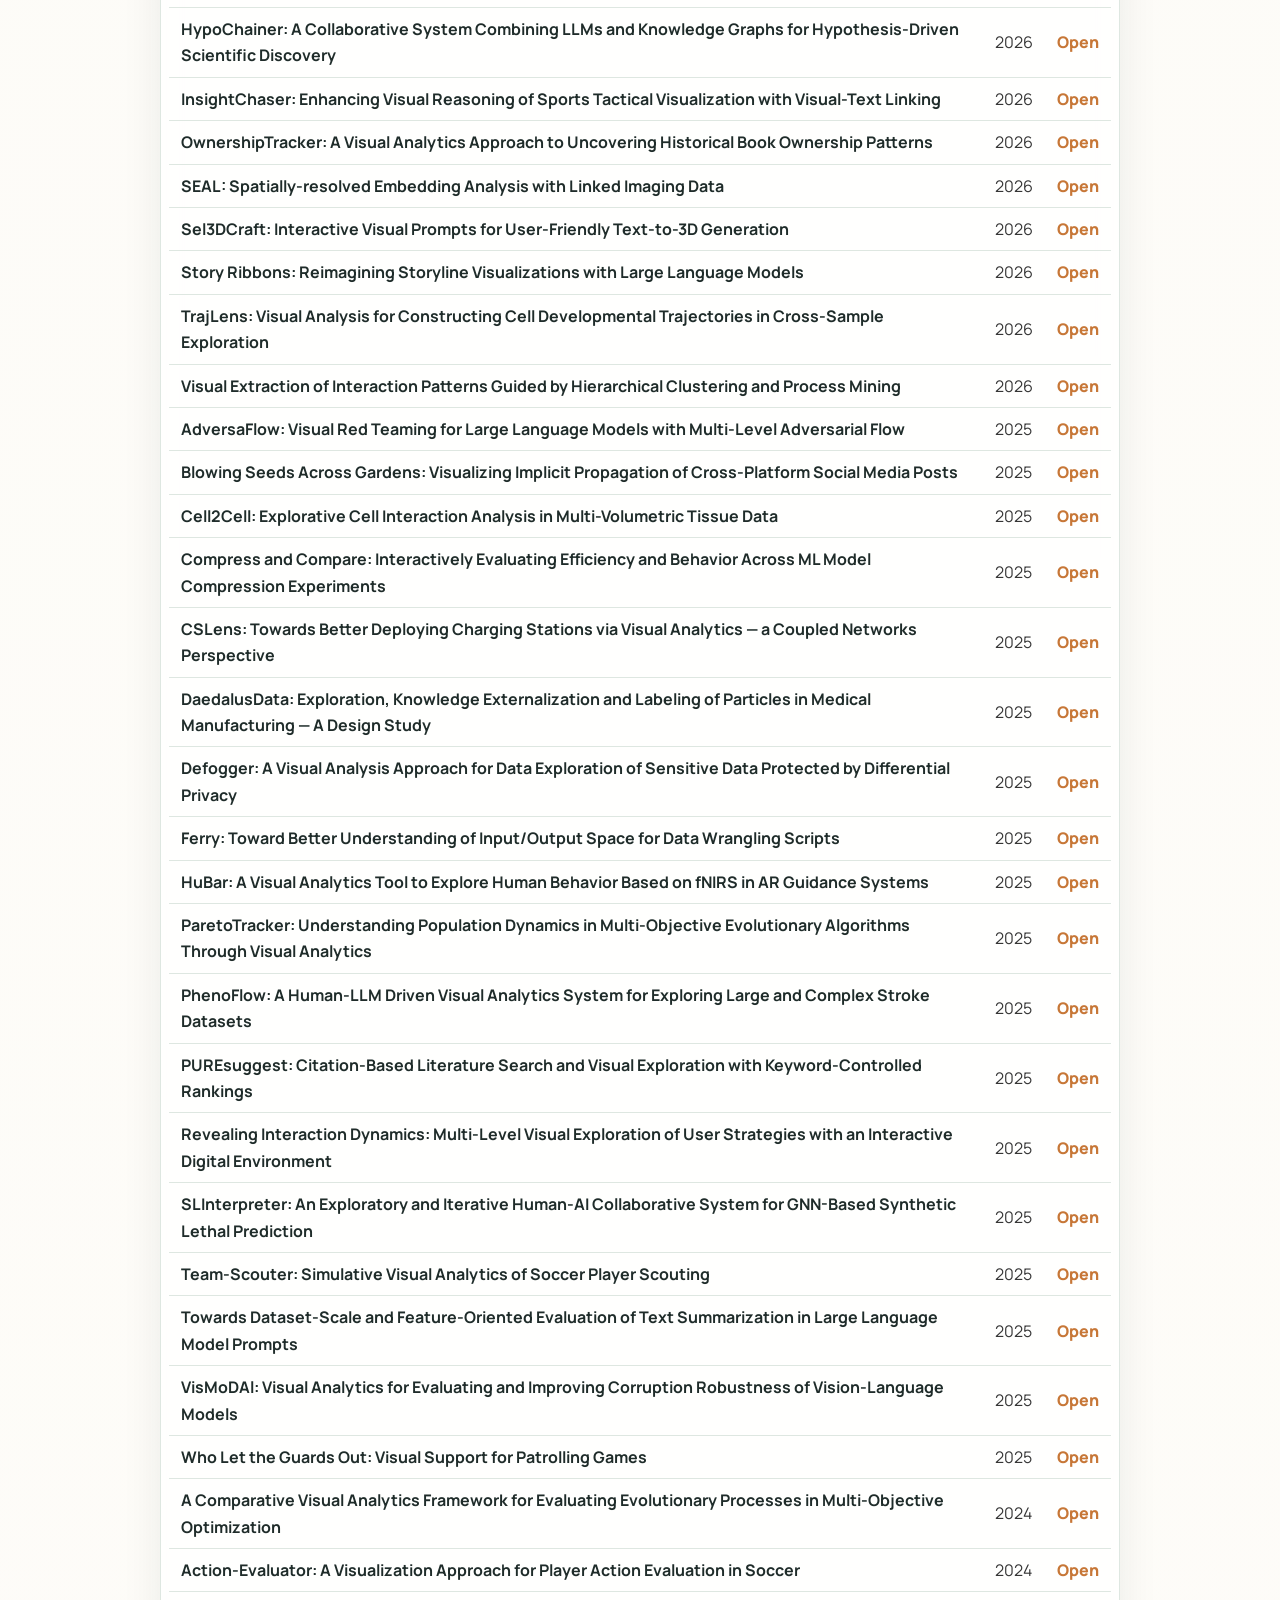
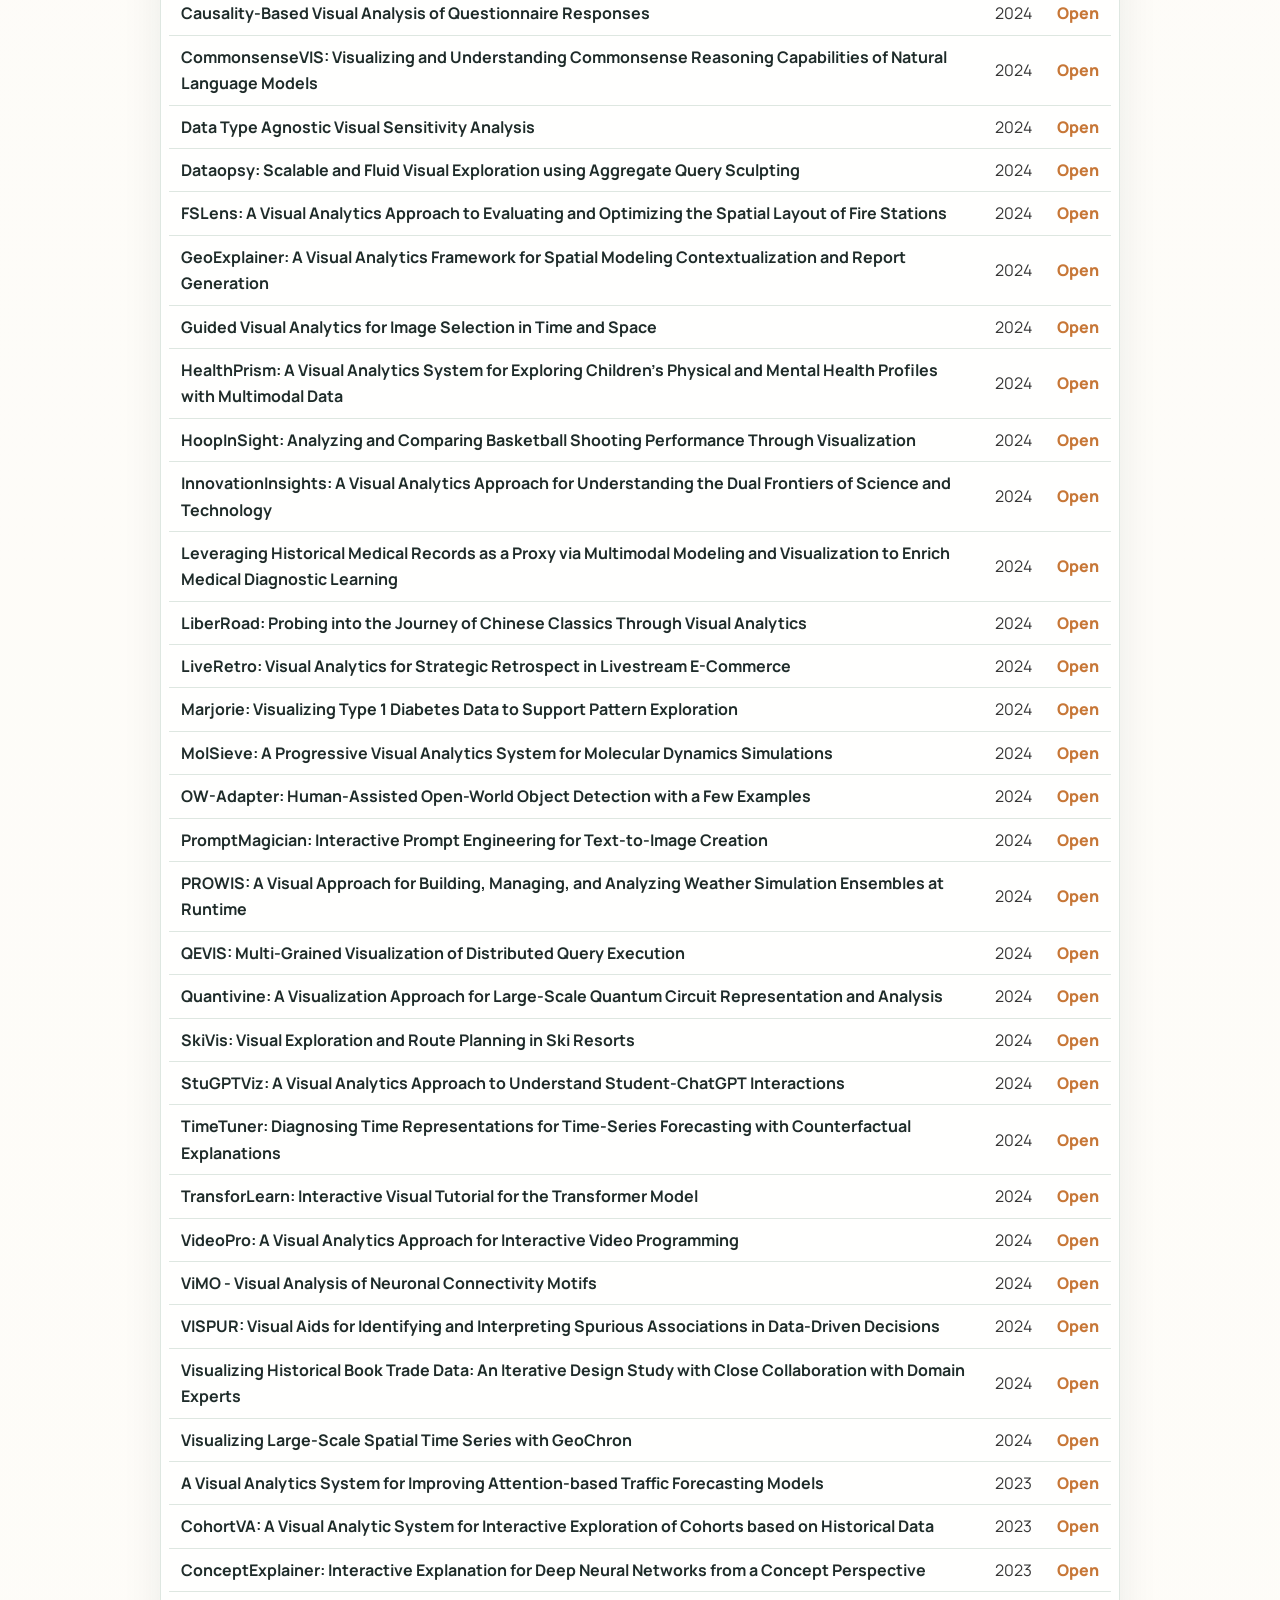
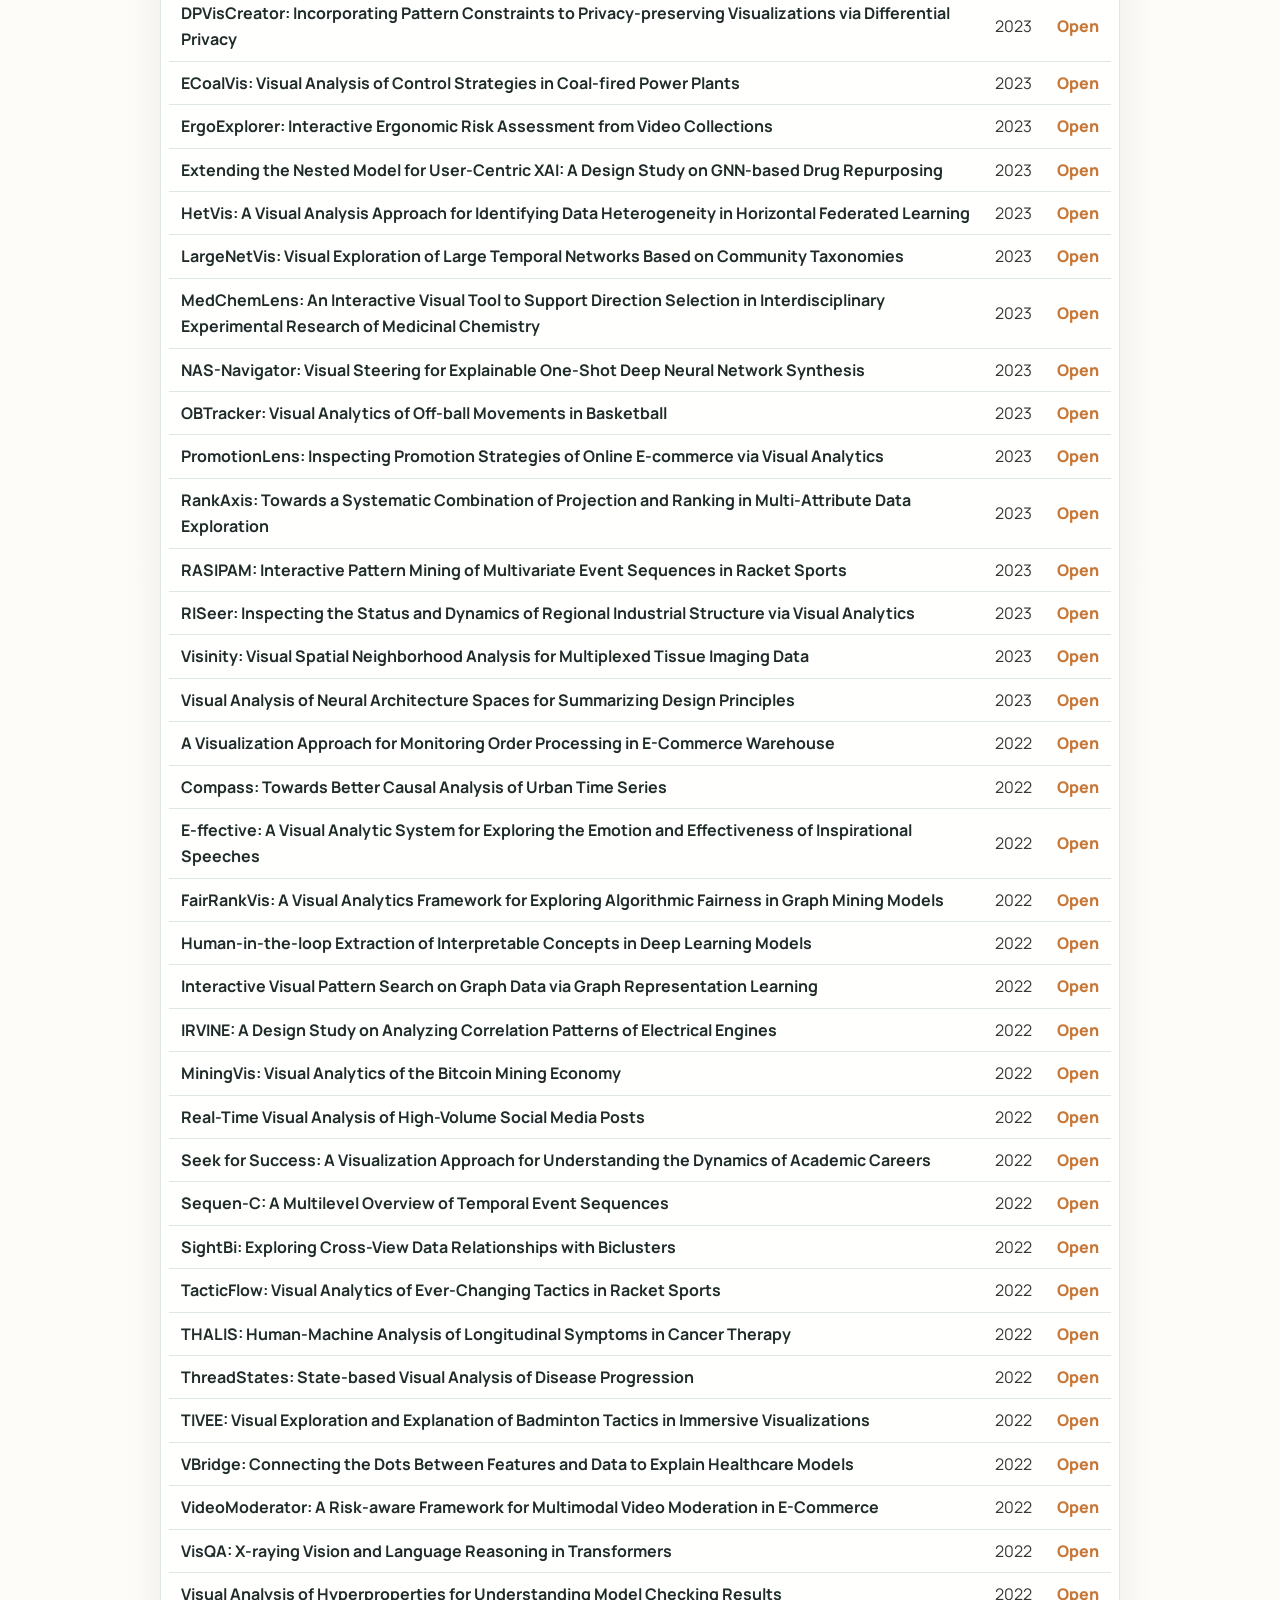
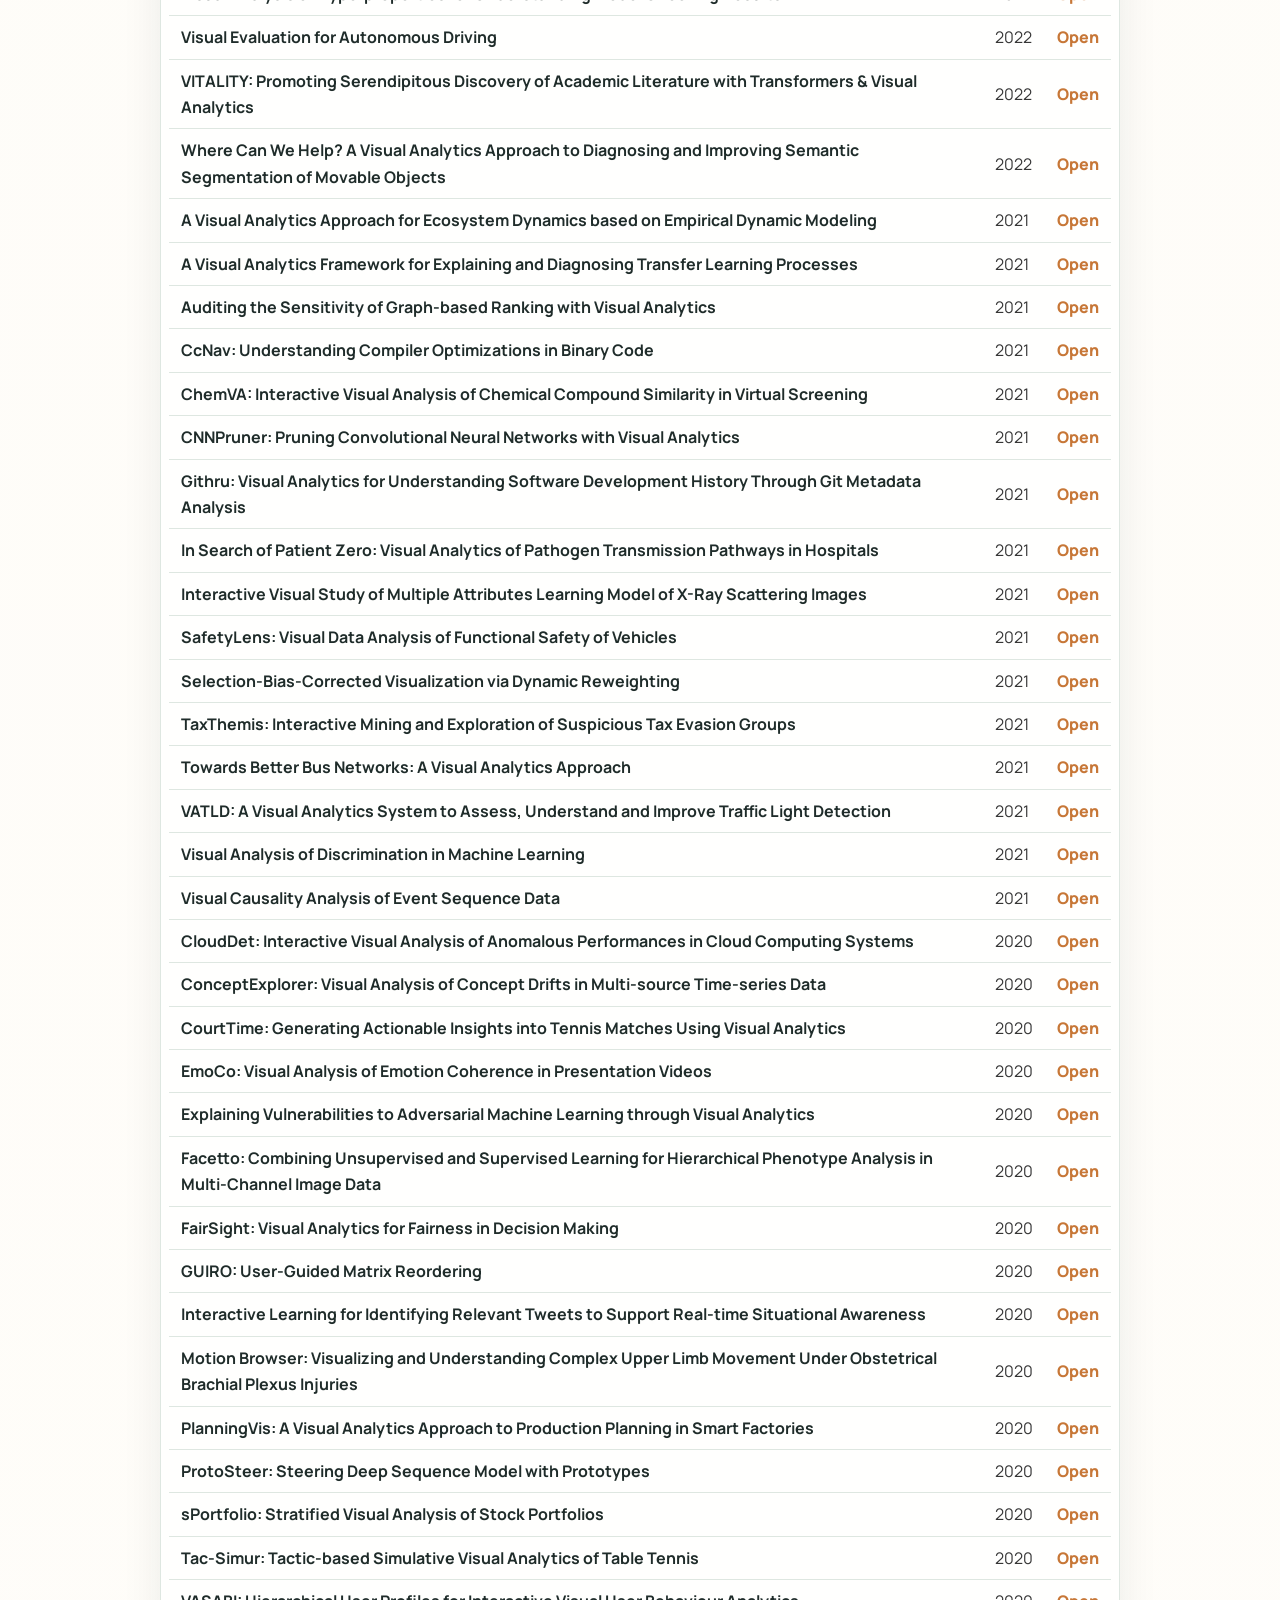
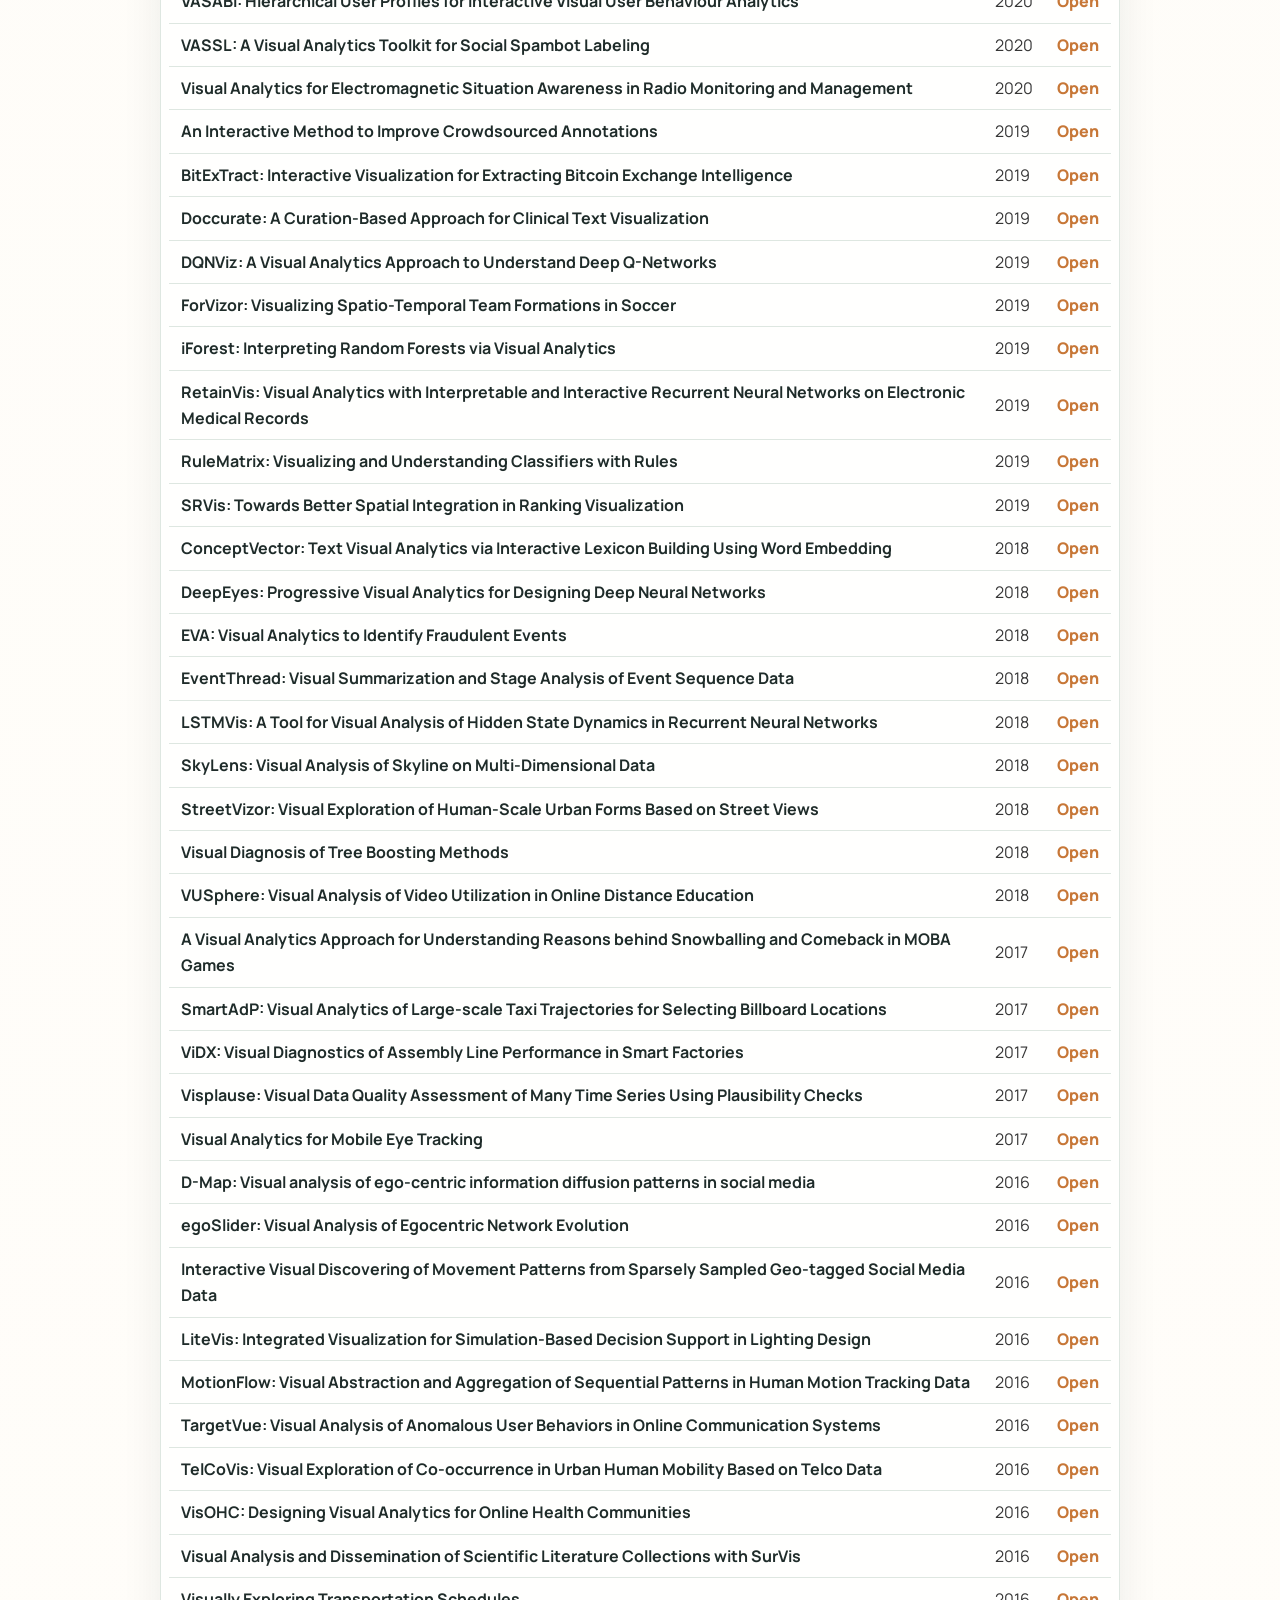
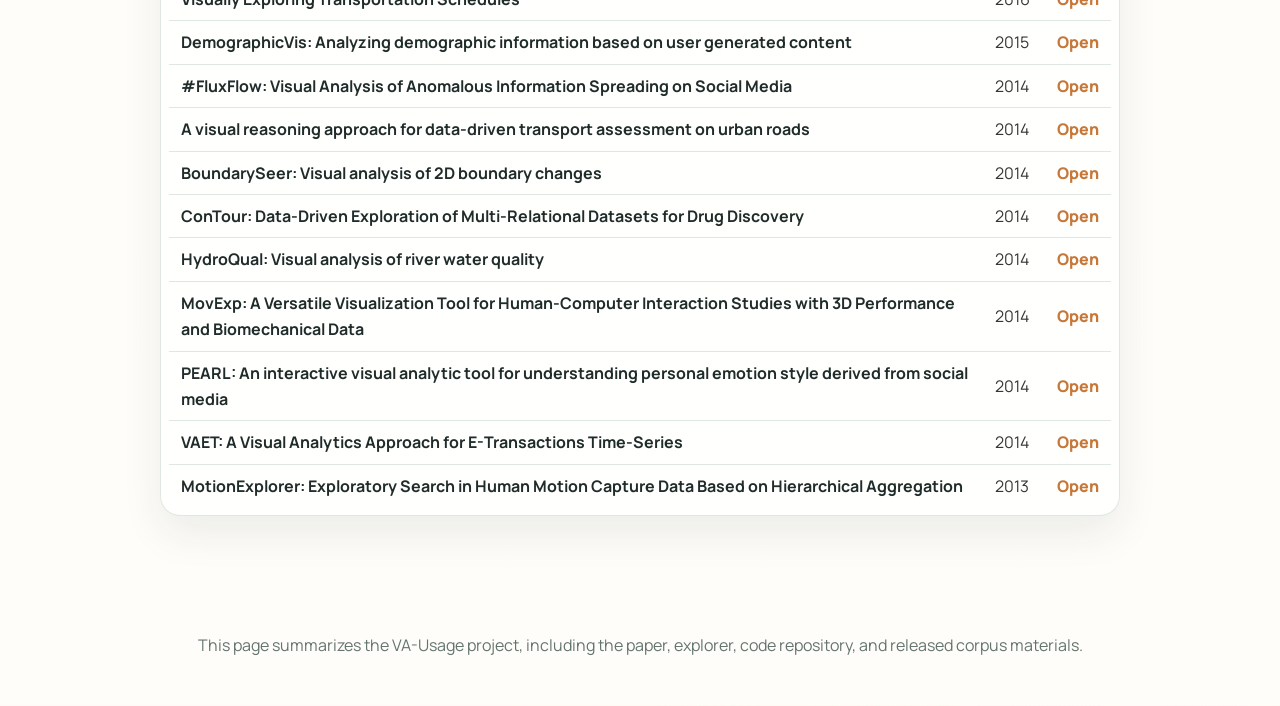
==== commit 364288ec: "Update open-source code description" ====
--- a/index.html
+++ b/index.html
@@ -50,7 +50,7 @@
                 <span class="icon"><i class="fas fa-file-pdf"></i></span>
                 <span>Paper</span>
               </button>
-              <a class="button action-button is-light" href="https://va-usage.vercel.app/" target="_blank" rel="noopener noreferrer">
+              <a class="button action-button is-light" href="/explorer/" target="_blank" rel="noopener noreferrer">
                 <span class="icon"><i class="fas fa-compass"></i></span>
                 <span>VA-Usage Explorer</span>
               </a>
@@ -177,19 +177,19 @@
             <div class="resource-copy">
               <h3>VA-Usage Explorer</h3>
               <p>An interactive interface for browsing the corpus, inspecting extracted records, and examining workflow-case mappings.</p>
-              <a href="https://va-usage.vercel.app/" target="_blank" rel="noopener noreferrer">Open Explorer</a>
+              <a href="/explorer/" target="_blank" rel="noopener noreferrer">Open Explorer</a>
             </div>
             <img src="static/images/explorer.pdf.png" alt="VA-Usage Explorer interface overview">
           </article>
           <article class="resource-card">
             <h3>Open-source code</h3>
-            <p>The repository contains the extraction framework, released artifacts, and supporting code for the project.</p>
+            <p>The repository contains the released code for the extraction framework and the benchmark.</p>
             <a href="https://github.com/Shan-yi-shuai/va-usage" target="_blank" rel="noopener noreferrer">View on GitHub</a>
           </article>
           <article class="resource-card">
             <h3>Corpus list</h3>
             <p>The 183-paper corpus used for analysis is listed below and available as a downloadable spreadsheet.</p>
-            <a href="assets/paper-list.xlsx" target="_blank" rel="noopener noreferrer">Download XLSX</a>
+            <a href="static/data/paper-list.xlsx" target="_blank" rel="noopener noreferrer">Download XLSX</a>
           </article>
         </div>
       </div>
@@ -214,7 +214,7 @@
                 <option value="title-asc">Title: A to Z</option>
               </select>
             </label>
-            <a class="button is-light download-button" href="assets/paper-list.xlsx" target="_blank" rel="noopener noreferrer">
+            <a class="button is-light download-button" href="static/data/paper-list.xlsx" target="_blank" rel="noopener noreferrer">
               <span class="icon"><i class="fas fa-download"></i></span>
               <span>Download XLSX</span>
             </a>
@@ -267,7 +267,7 @@
       <div class="schema-browser-header">
         <p class="section-kicker">Schema Browser</p>
         <h2 class="modal-title" id="schema-browser-title">Full three-layer schema design</h2>
-        <p class="modal-text">Browse example paper artifacts and the core field dictionary copied from the supplementary schema materials.</p>
+        <p class="modal-text">Browse example paper artifacts and the core field dictionary.</p>
       </div>
       <div class="schema-tabs" role="tablist" aria-label="Schema browser sections">
         <button class="schema-tab is-active" type="button" data-schema-tab="examples">Examples</button>
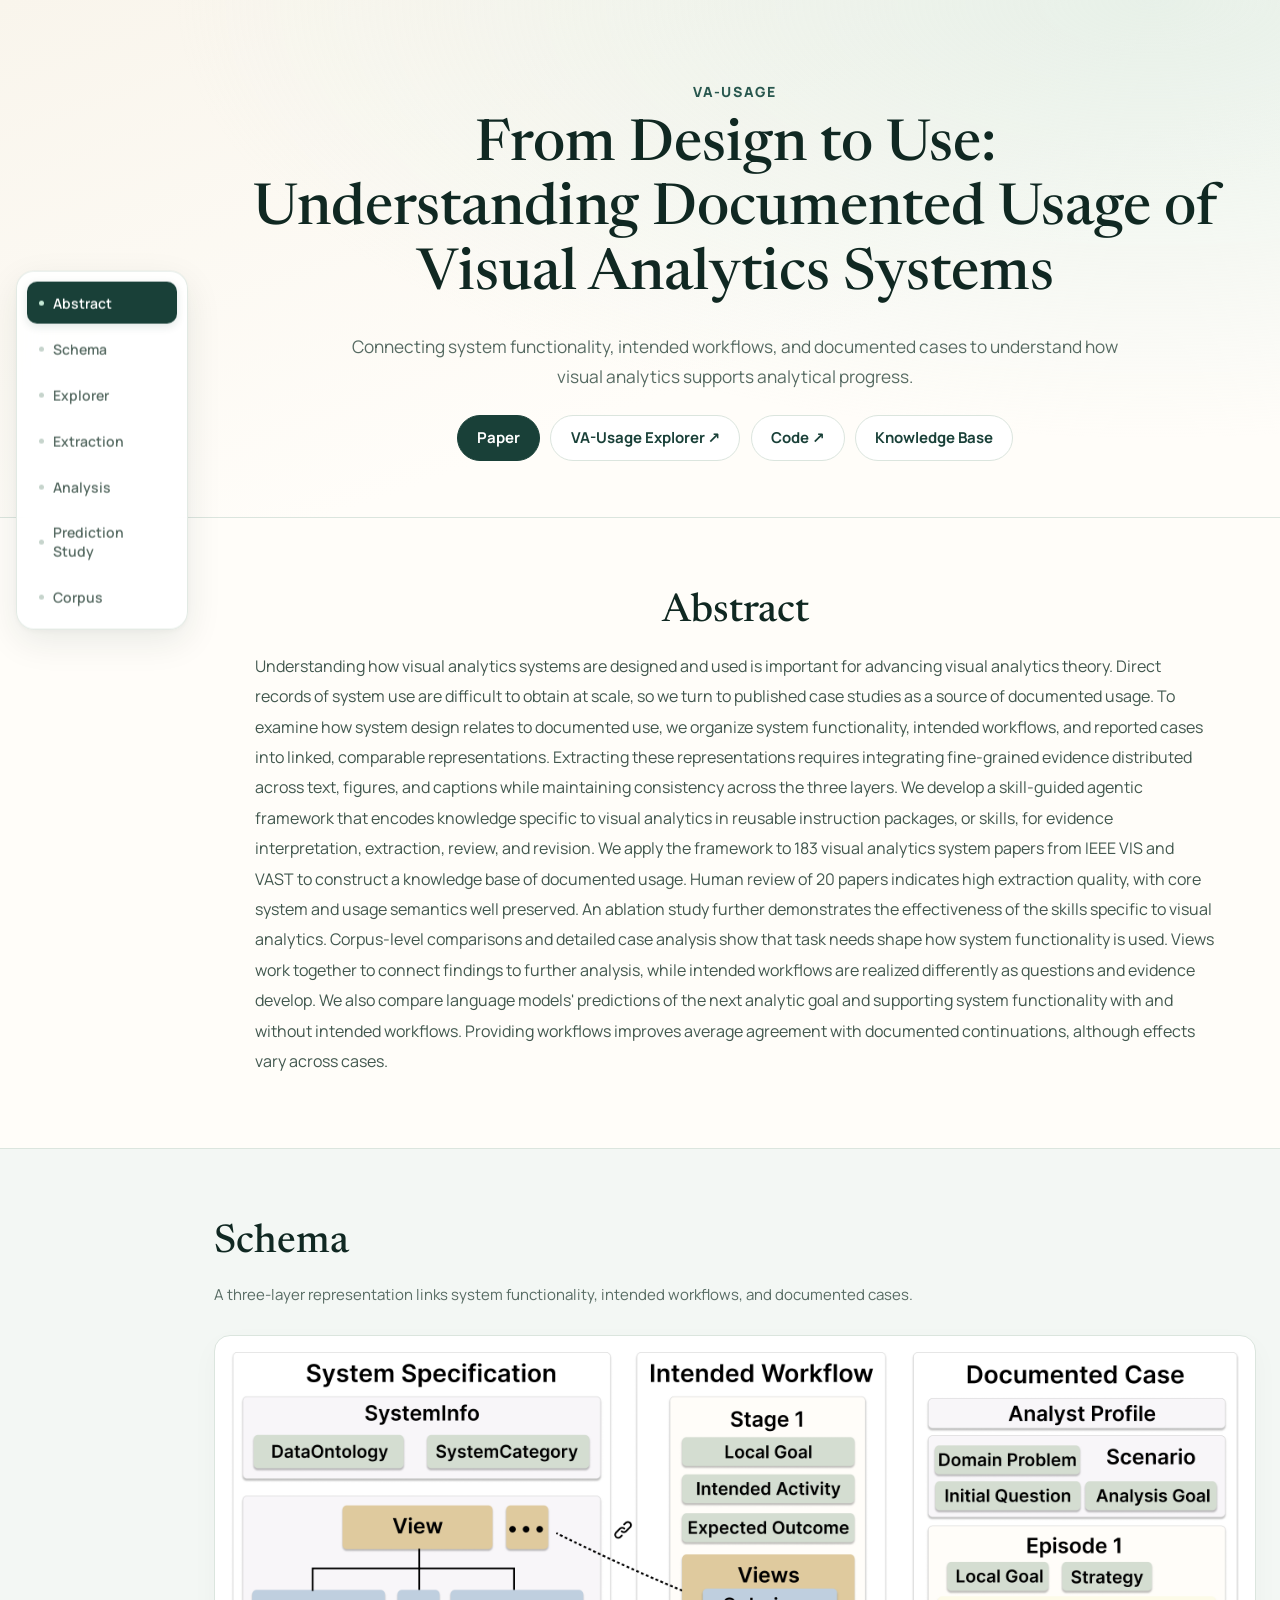
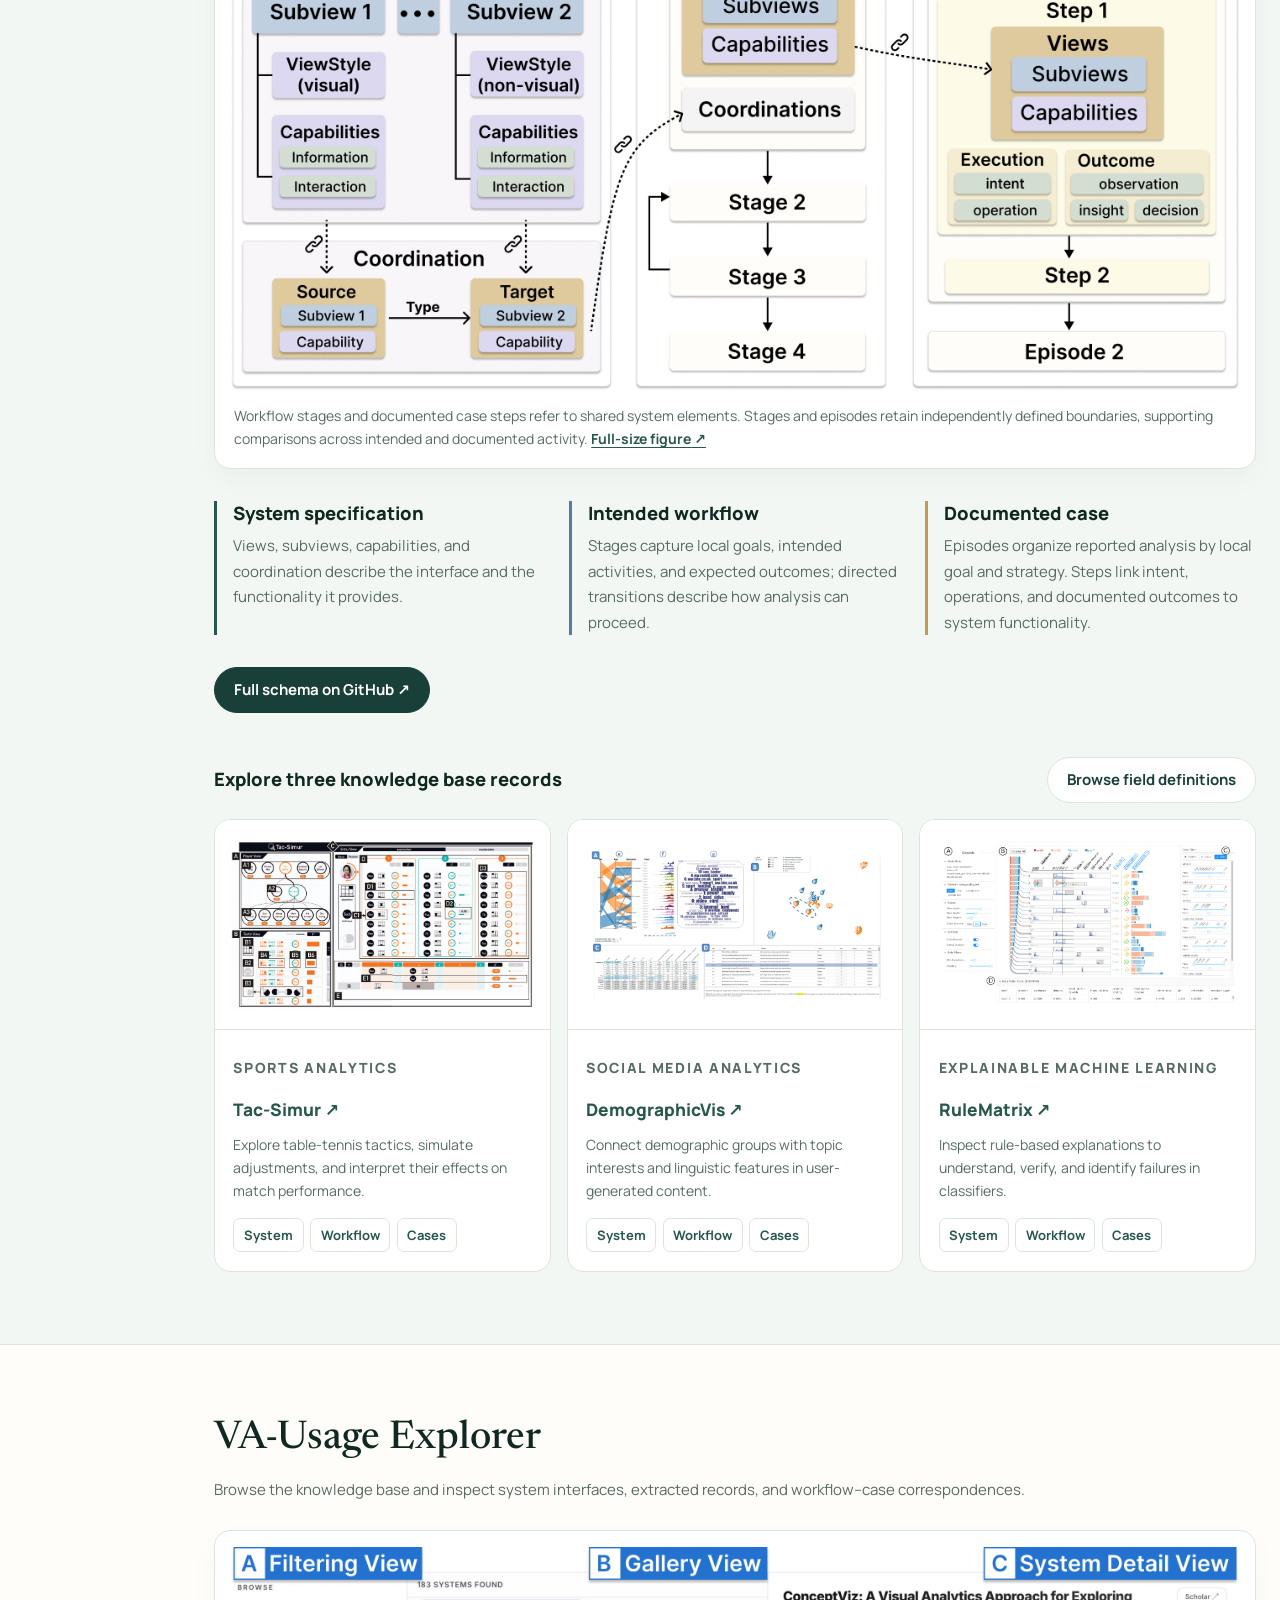
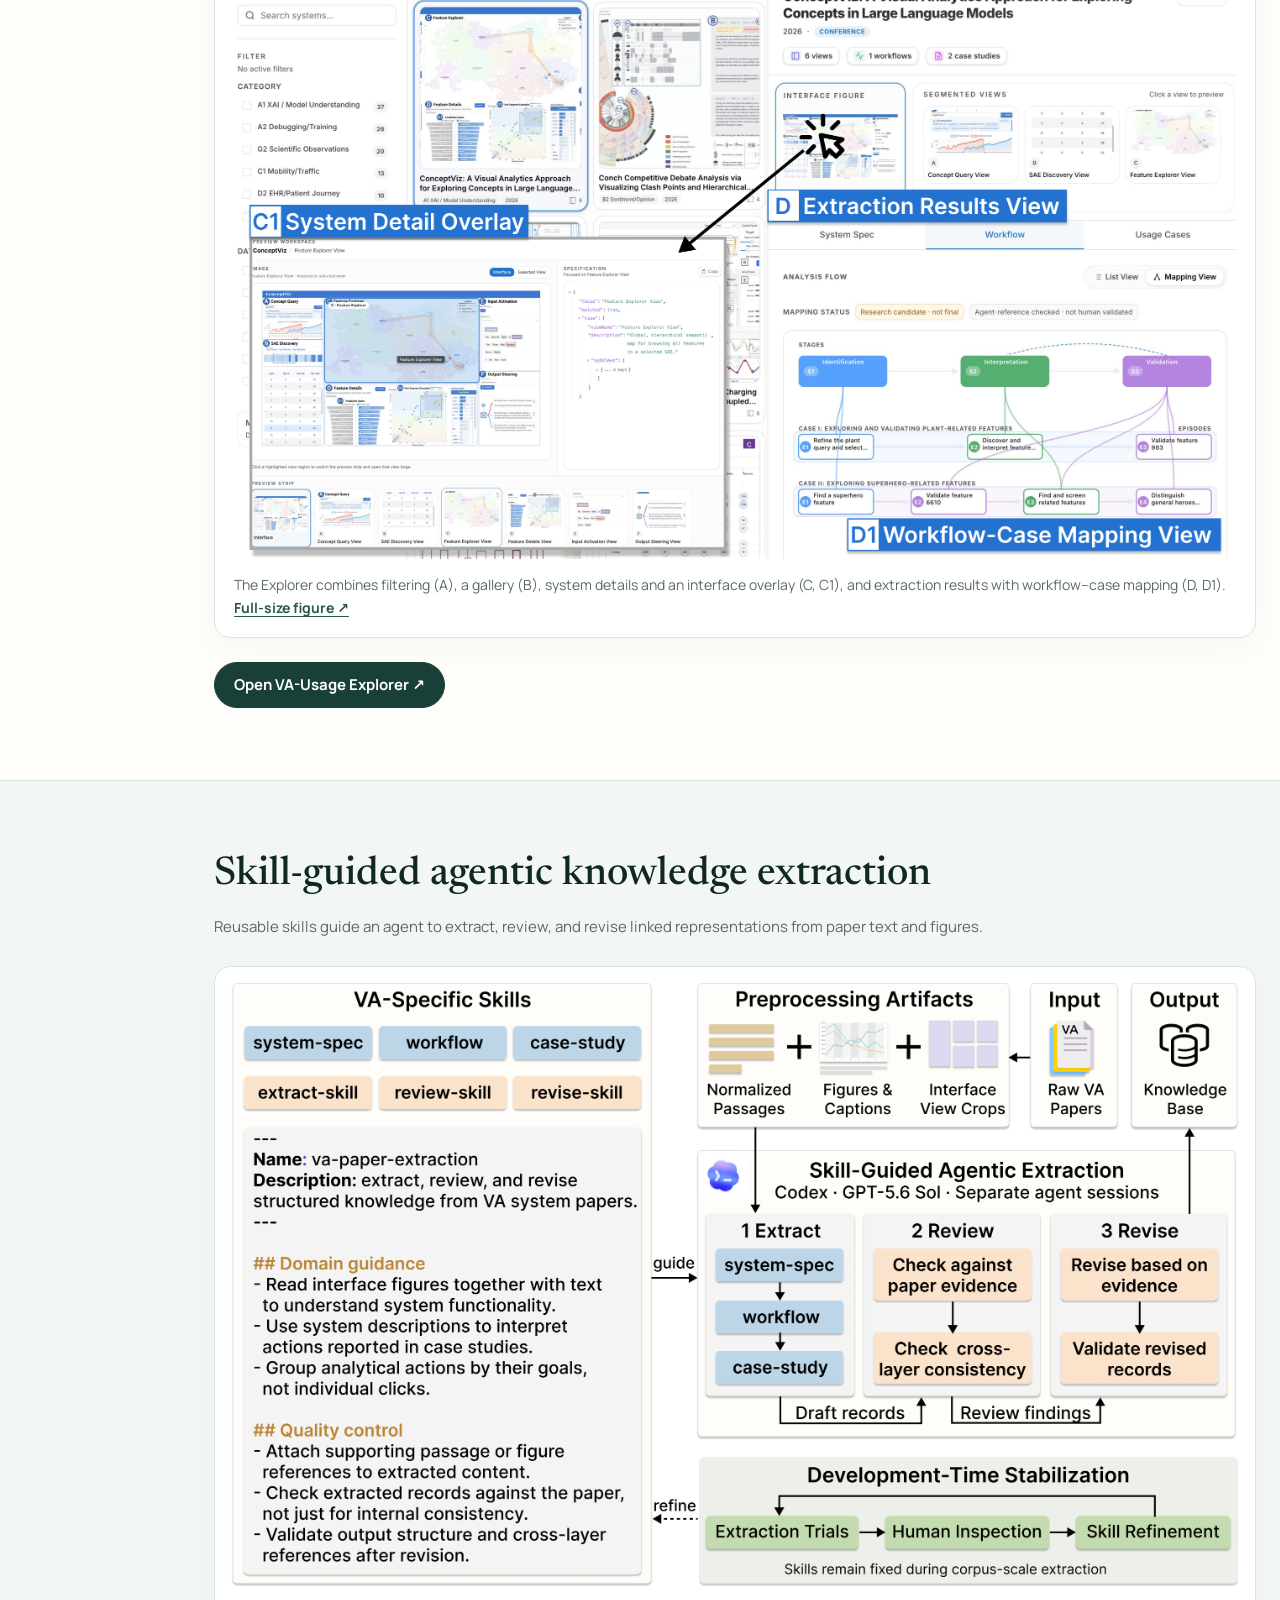
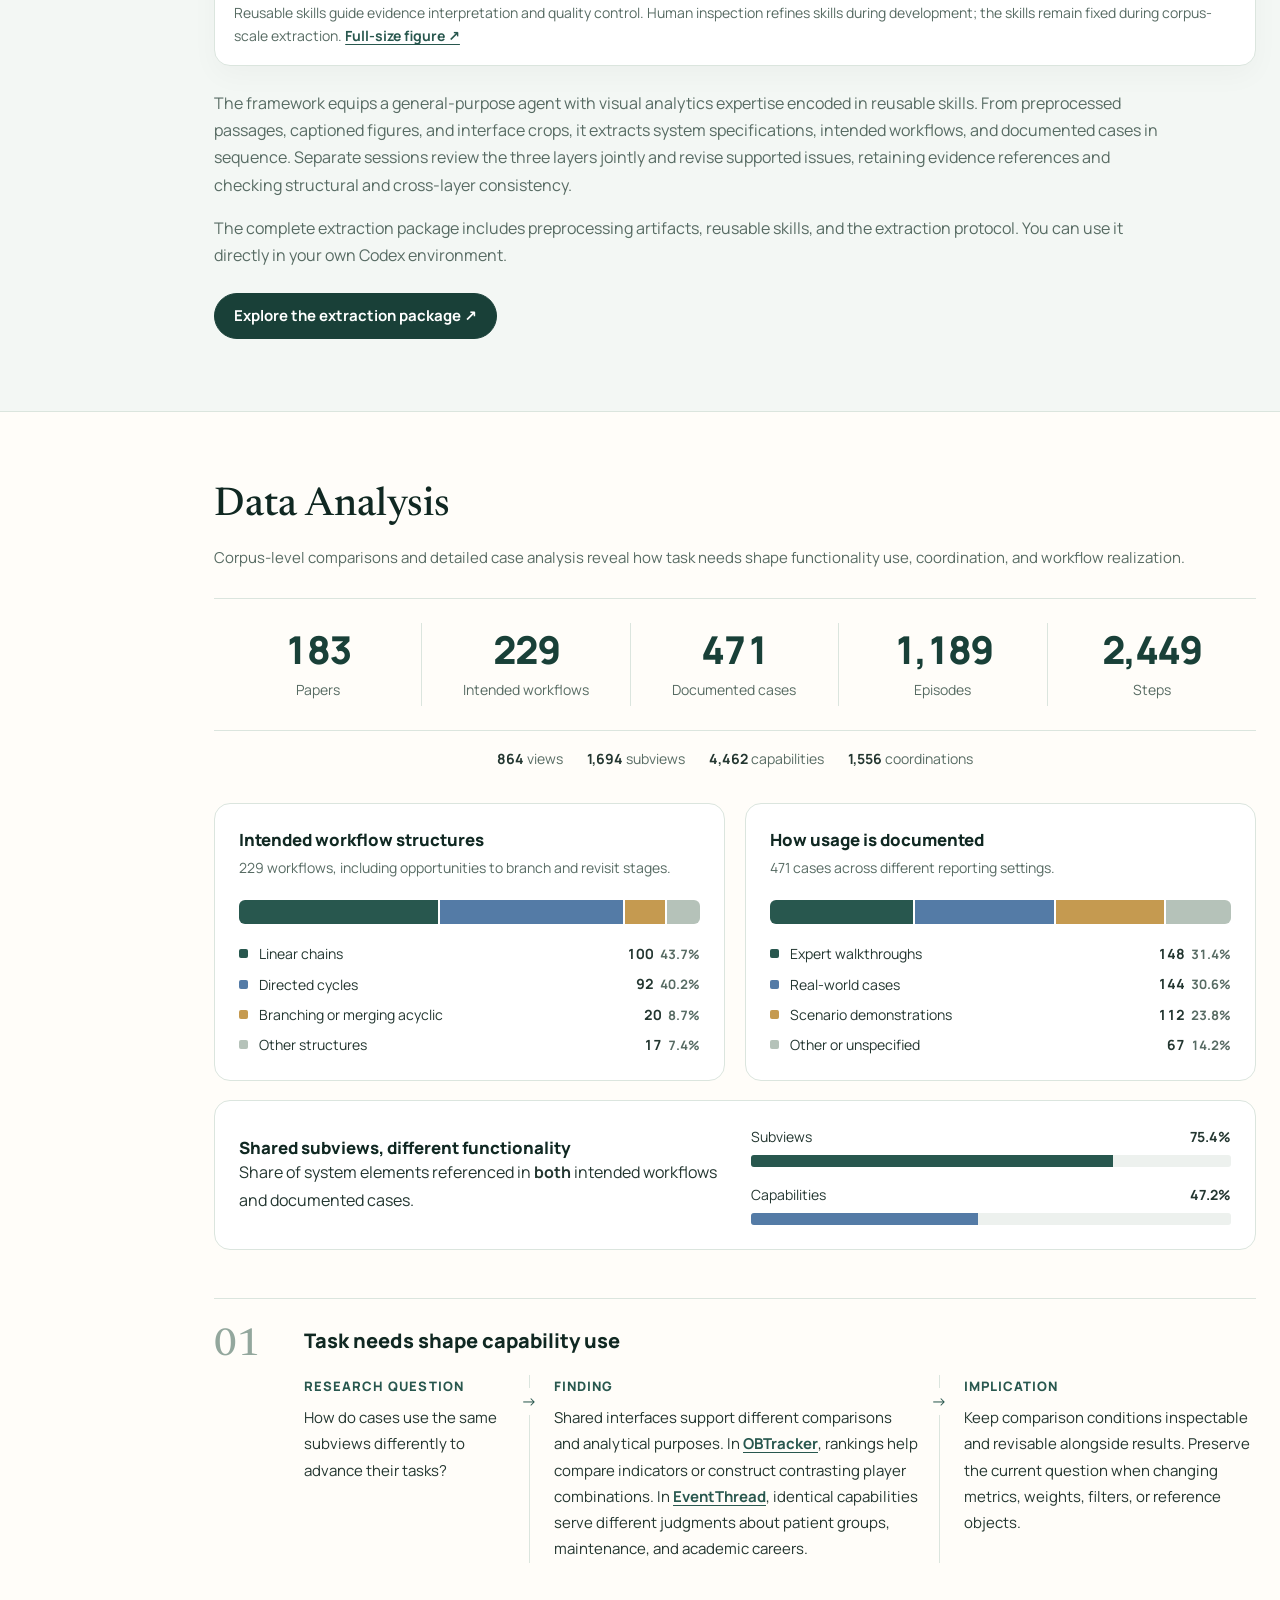
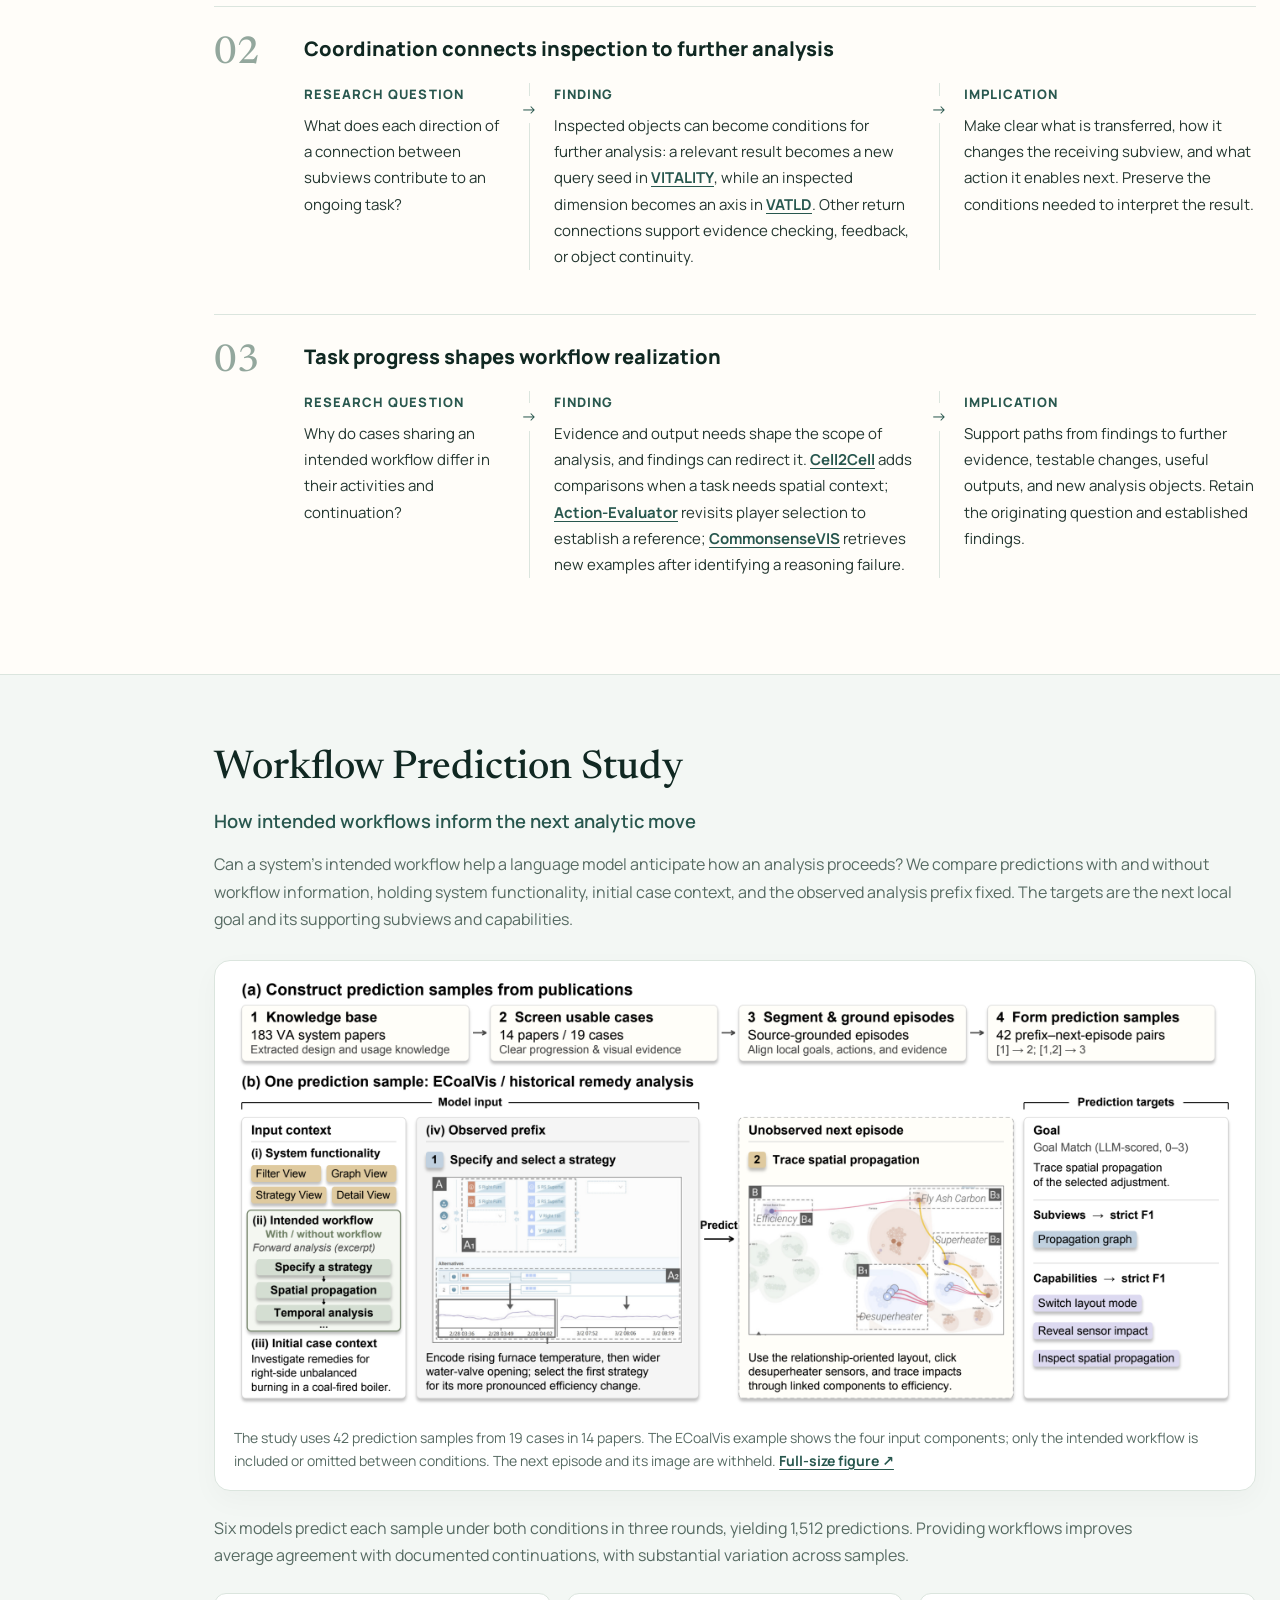
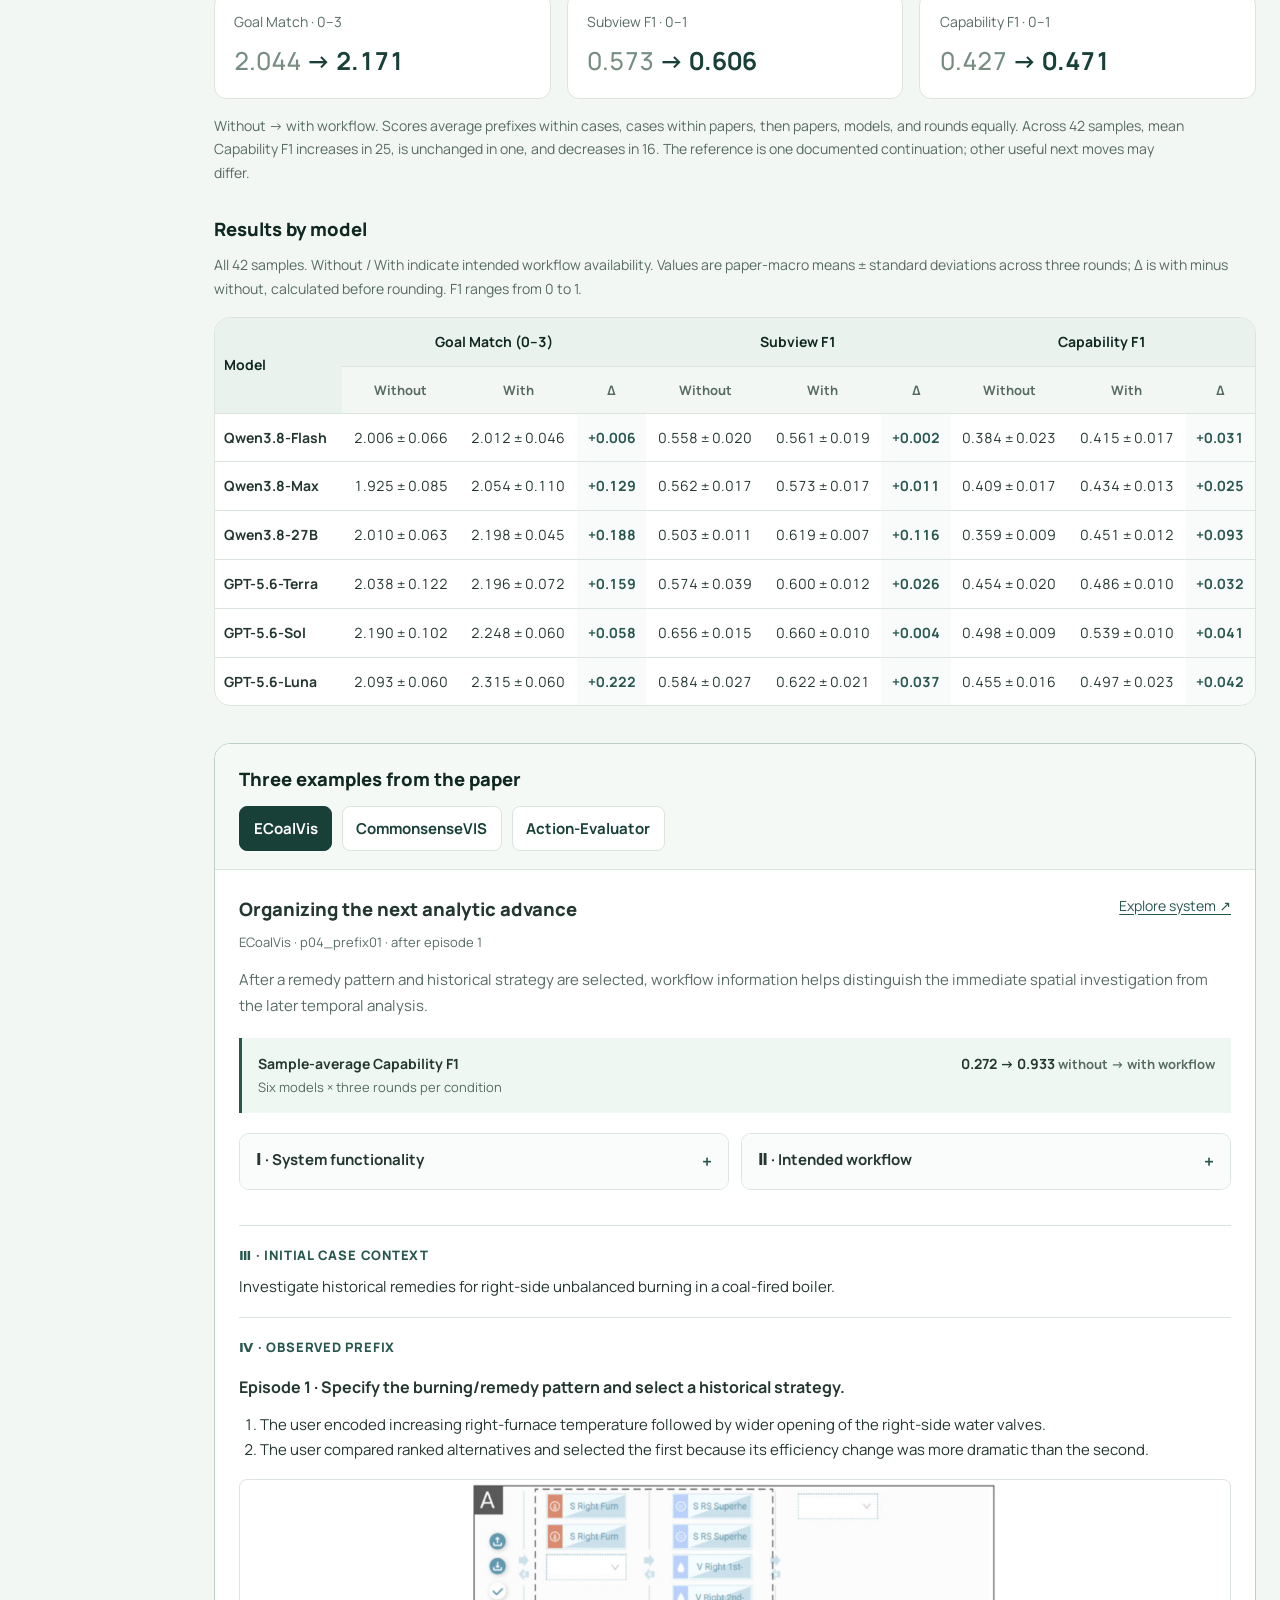
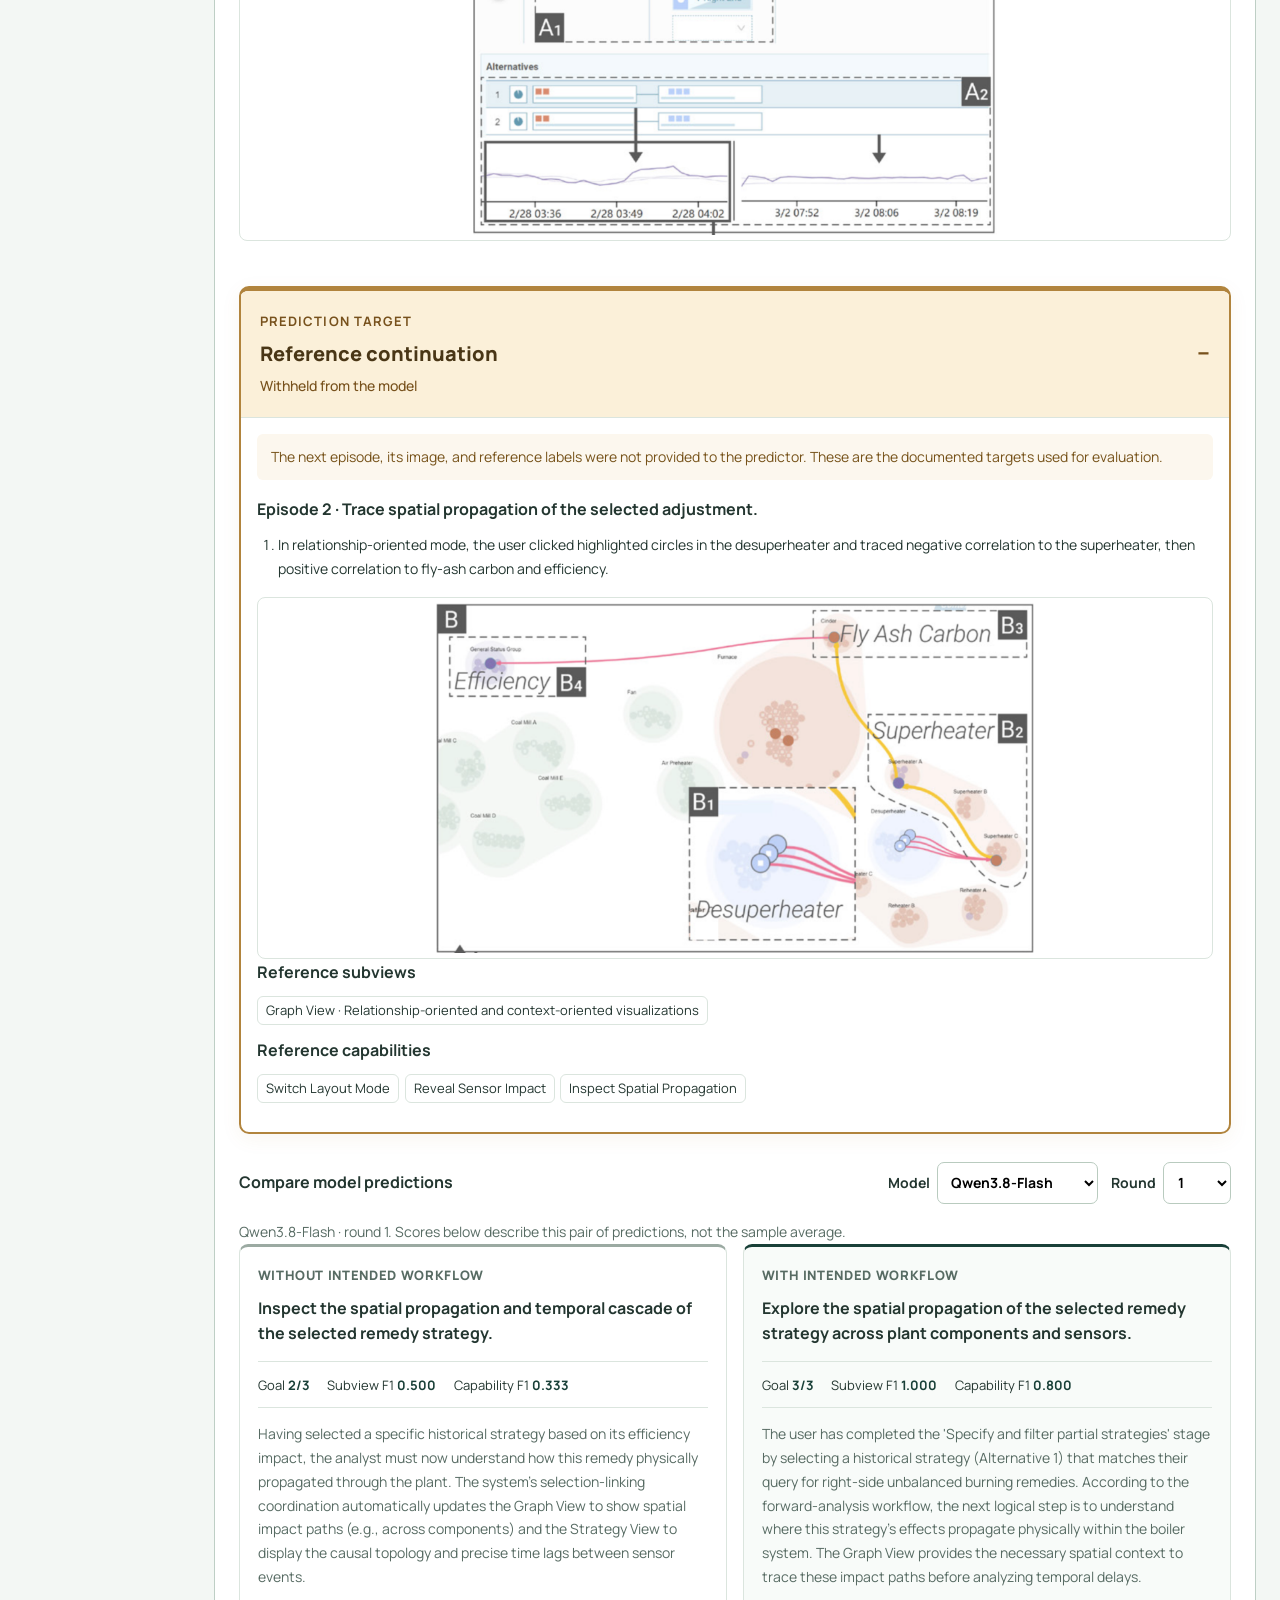
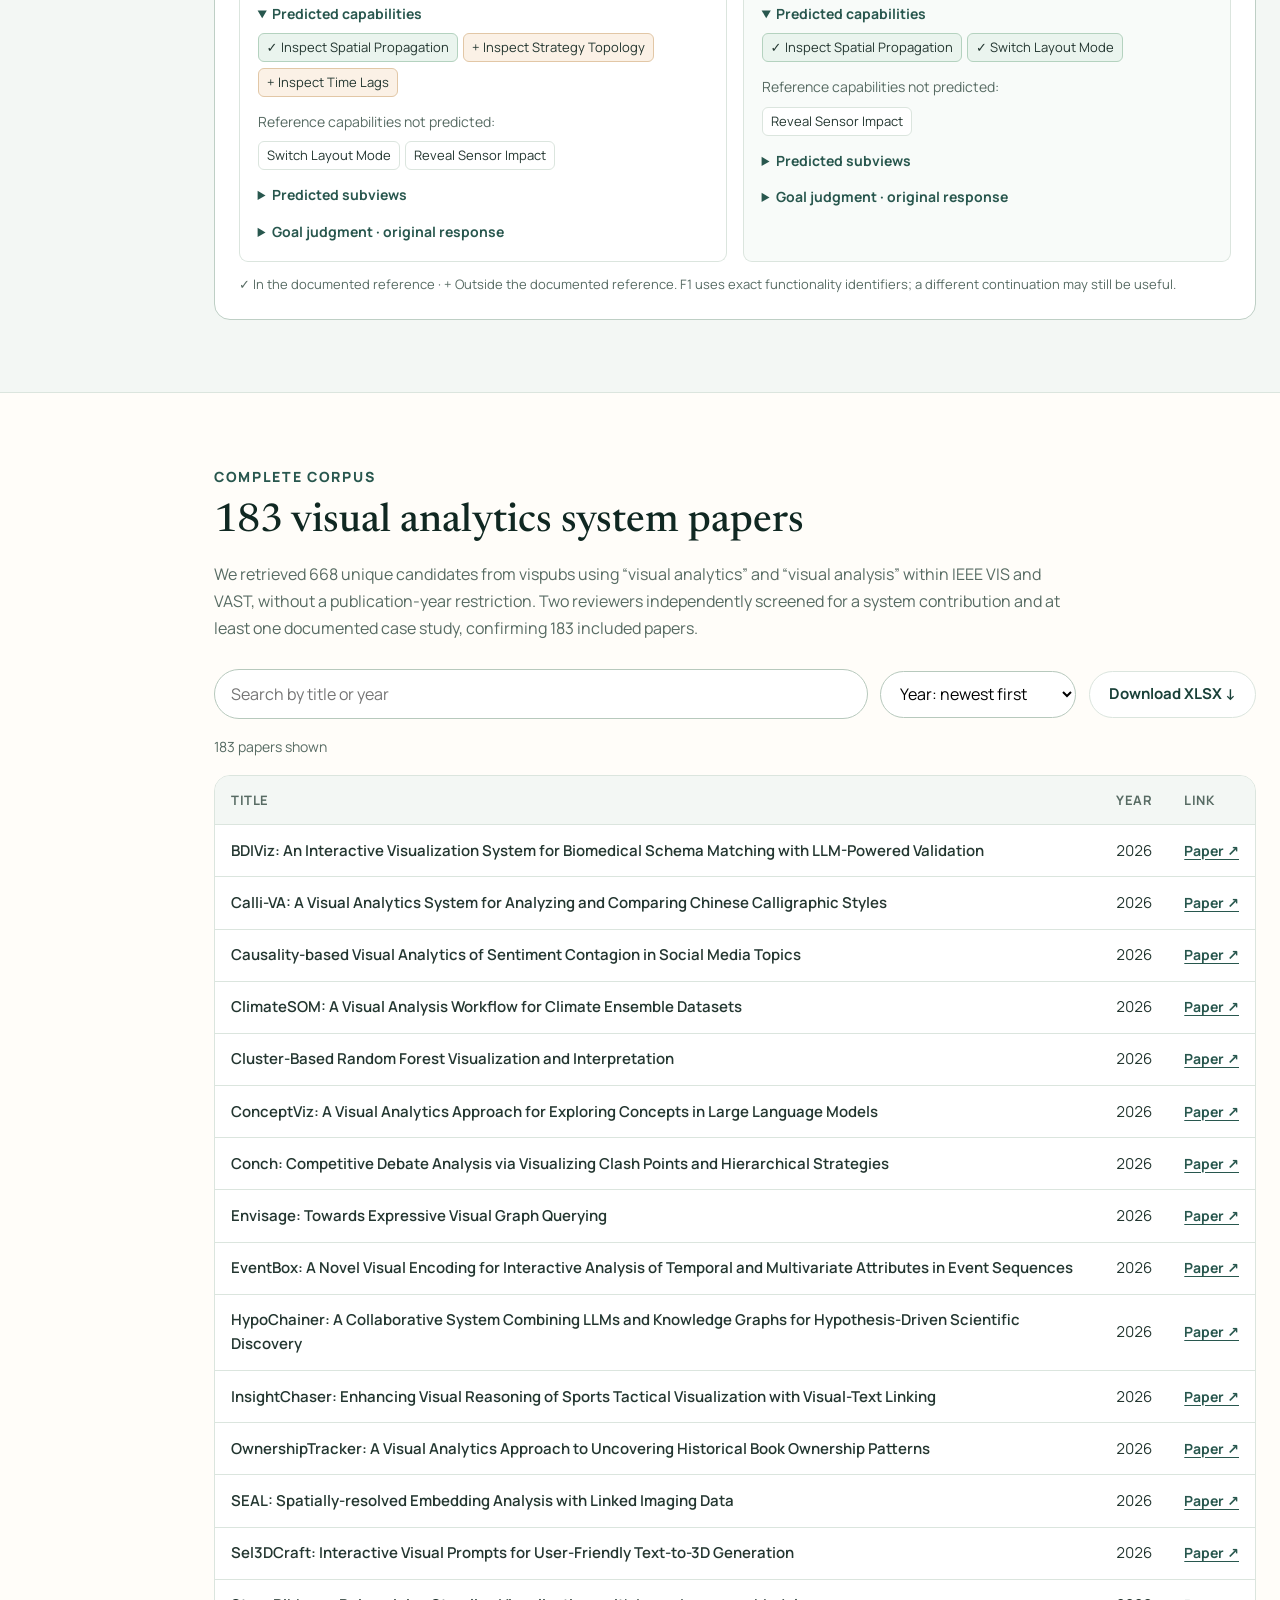
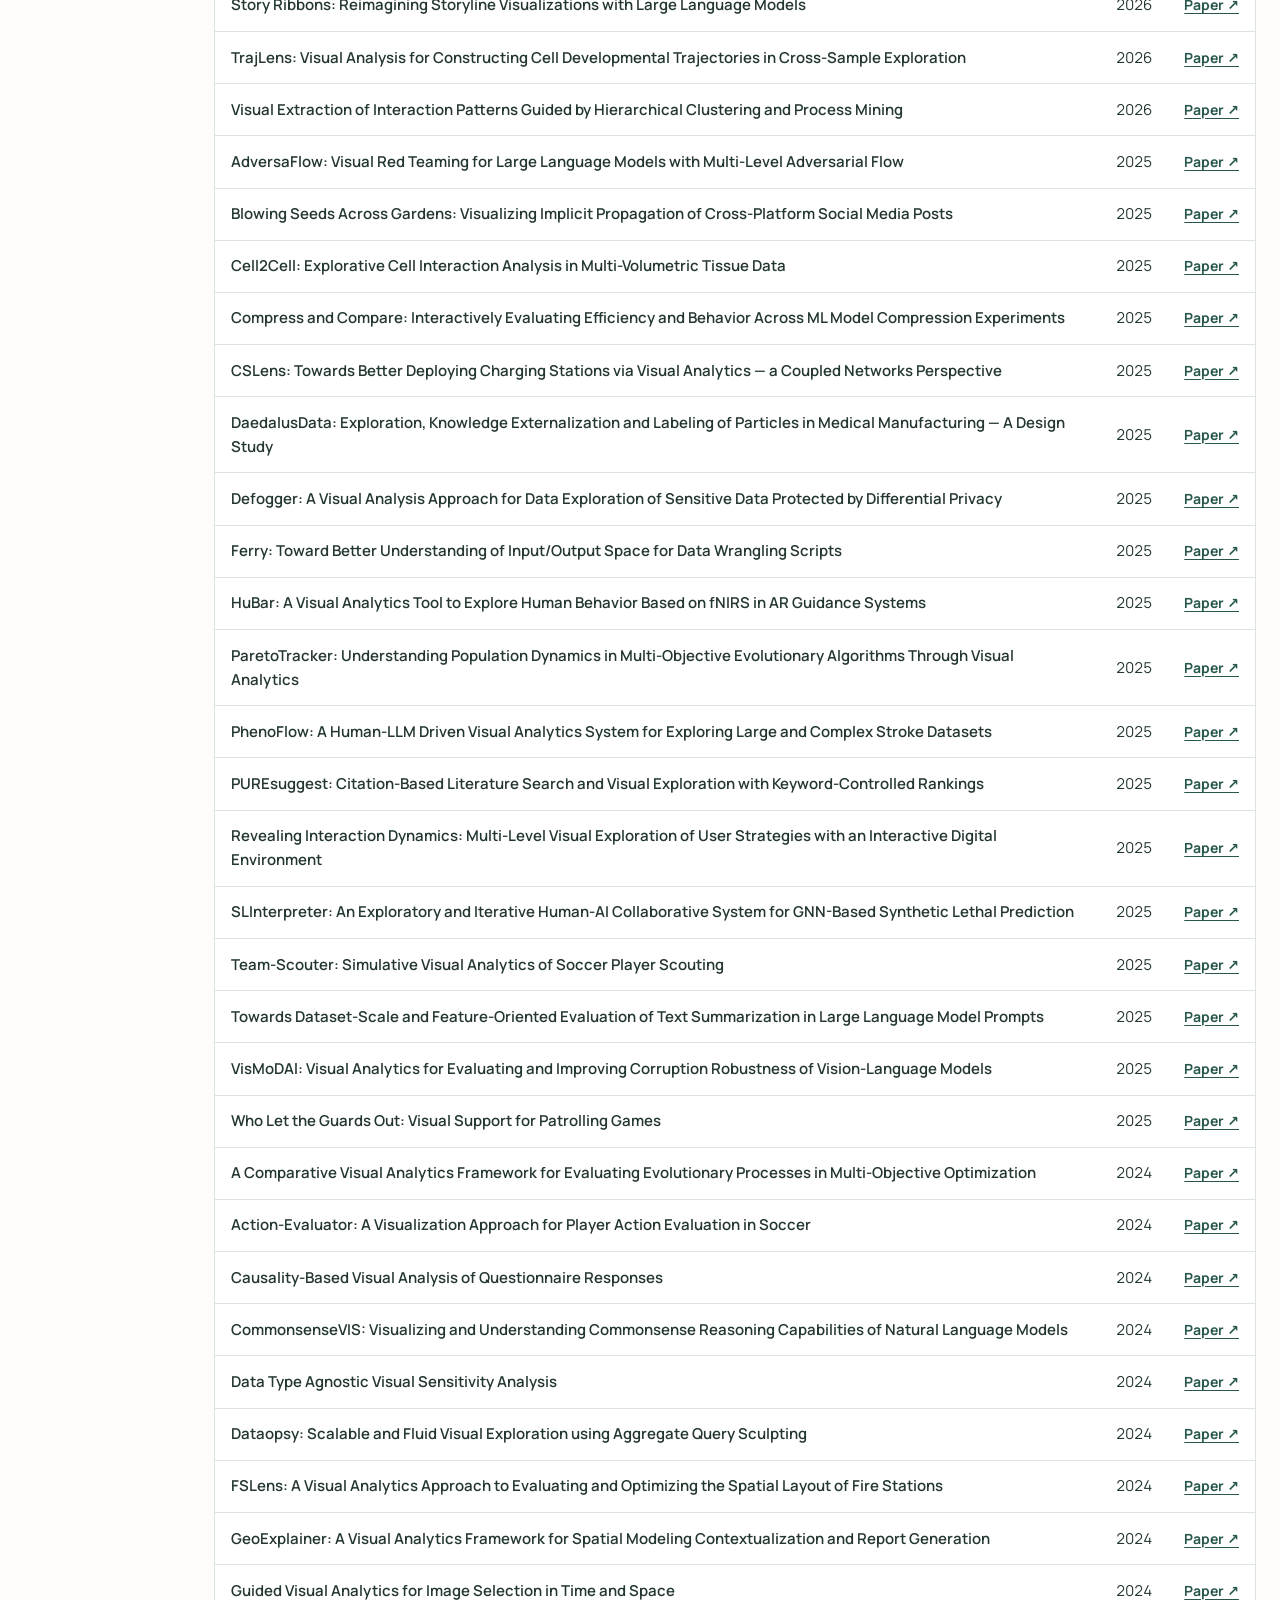
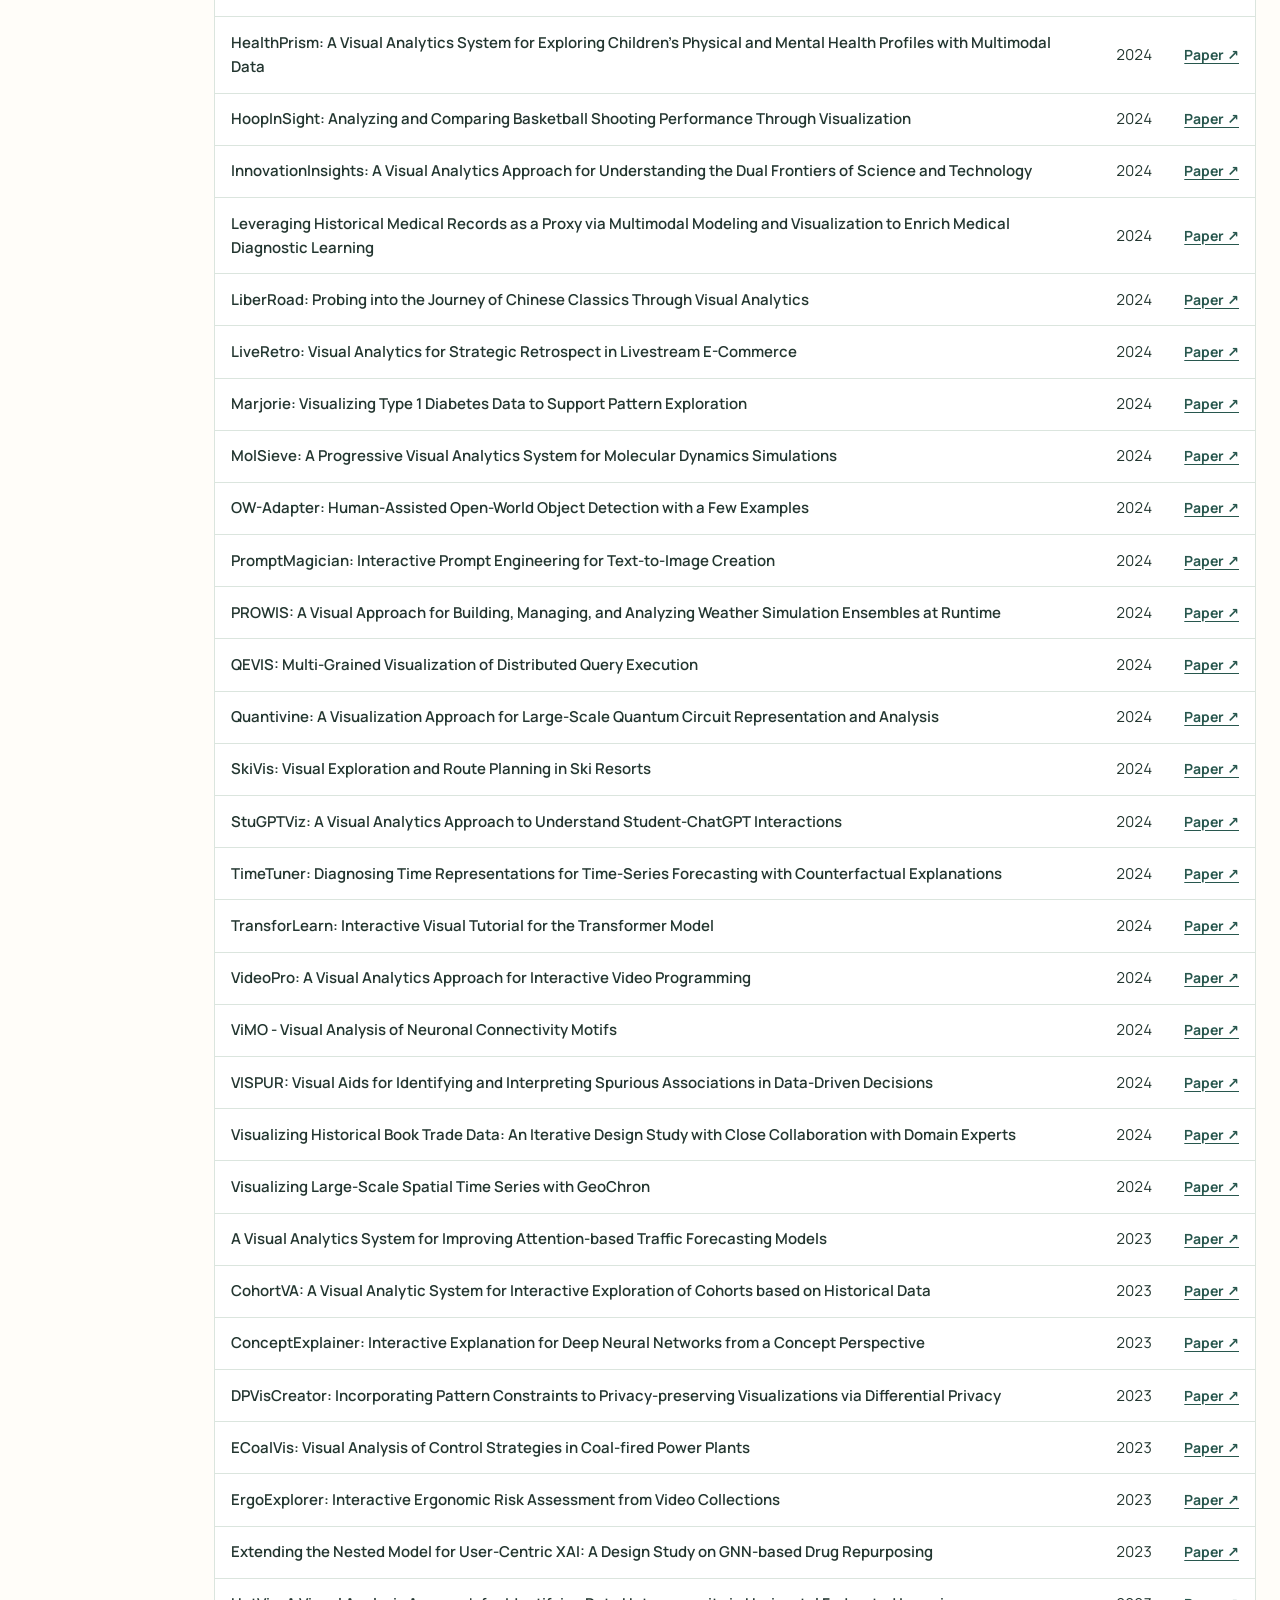
==== commit 9c666356: "Update project page for the finalized paper" ====
--- a/index.html
+++ b/index.html
@@ -1,283 +1,42 @@
-<!DOCTYPE html>
-<html lang="en">
-<head>
-  <meta charset="utf-8">
-  <meta name="viewport" content="width=device-width, initial-scale=1">
-  <meta name="title" content="From Design to Use: A Systematic Study of Visual Analytics System Usage Through Agentic Literature Mining">
-  <meta name="description" content="A knowledge base and analysis of how visual analytics systems are used in practice, built from 183 papers through skill-guided agentic literature mining.">
-  <meta name="keywords" content="visual analytics, literature mining, knowledge base, agentic extraction, workflow analysis, case study analysis">
-  <meta name="robots" content="index, follow">
-  <meta name="language" content="English">
-  <meta property="og:type" content="article">
-  <meta property="og:site_name" content="VA-Usage">
-  <meta property="og:title" content="From Design to Use">
-  <meta property="og:description" content="A systematic study of how visual analytics systems are used in analytical practice.">
-  <meta property="og:image" content="static/images/schema.pdf.png">
-  <meta name="twitter:card" content="summary_large_image">
-  <meta name="twitter:title" content="From Design to Use">
-  <meta name="twitter:description" content="A systematic study of visual analytics system usage through agentic literature mining.">
-  <meta name="twitter:image" content="static/images/schema.pdf.png">
-  <meta name="theme-color" content="#194038">
-
-  <title>From Design to Use | VA-Usage</title>
-
-  <link rel="stylesheet" href="static/css/bulma.min.css">
-  <link rel="stylesheet" href="static/css/index.css">
-  <link rel="preconnect" href="https://fonts.googleapis.com">
-  <link rel="preconnect" href="https://fonts.gstatic.com" crossorigin>
-  <link href="https://fonts.googleapis.com/css2?family=Manrope:wght@400;500;600;700;800&family=Newsreader:opsz,wght@6..72,500;6..72,700&display=swap" rel="stylesheet">
-  <script defer src="static/js/fontawesome.all.min.js"></script>
-  <script defer src="static/js/index.js"></script>
-</head>
-<body>
-  <button class="scroll-to-top" onclick="scrollToTop()" title="Scroll to top" aria-label="Scroll to top">
-    <i class="fas fa-chevron-up"></i>
-  </button>
-
-  <main>
-    <section class="hero project-hero">
-      <div class="hero-body">
-        <div class="container is-max-desktop">
-          <div class="hero-shell">
-            <!-- <div class="eyebrow">VA Usage Knowledge Base</div> -->
-            <h1 class="title publication-title">From Design to Use:<br>A Systematic Study of Visual Analytics System Usage Through Agentic Literature Mining</h1>
-            <p class="hero-summary">
-              This project builds a structured knowledge base of visual analytics usage from 183 papers, linking system design, intended workflows, and reported case-study practice through a skill-guided agentic extraction framework.
-            </p>
-
-            <div class="hero-actions">
-              <button class="button action-button is-primary" type="button">
-                <span class="icon"><i class="fas fa-file-pdf"></i></span>
-                <span>Paper</span>
-              </button>
-              <a class="button action-button is-light" href="/explorer/" target="_blank" rel="noopener noreferrer">
-                <span class="icon"><i class="fas fa-compass"></i></span>
-                <span>VA-Usage Explorer</span>
-              </a>
-              <a class="button action-button is-light" href="https://github.com/Shan-yi-shuai/va-usage" target="_blank" rel="noopener noreferrer">
-                <span class="icon"><i class="fab fa-github"></i></span>
-                <span>Code</span>
-              </a>
-              <a class="button action-button is-light" href="#corpus">
-                <span class="icon"><i class="fas fa-table"></i></span>
-                <span>Corpus</span>
-              </a>
-              <button class="button action-button is-light" type="button" data-modal-trigger="knowledge-base-modal">
-                <span class="icon"><i class="fas fa-database"></i></span>
-                <span>Knowledge Base</span>
-              </button>
-            </div>
-
-          </div>
-        </div>
-      </div>
-    </section>
-
-    <section class="section section-tinted" id="abstract">
-      <div class="container is-max-desktop">
-        <h2 class="title is-3 abstract-title">Abstract</h2>
-        <div class="abstract-card">
-          <p>
-            Visual analytics (VA) research has produced a large body of system papers, and prior work has characterized these systems primarily from a design perspective. However, comparatively less attention has been paid to systematically capturing how VA systems are used in analytical practice across the literature. Understanding VA usage is important because it reveals how systems support analytical work in practice and enables the identification of recurring patterns that can inform future VA theory. Yet studying VA usage at scale from the literature is difficult because such knowledge is rarely formalized in a comparable form. It is conveyed mainly through narrative case studies and must be interpreted together with system and workflow context scattered across different parts of papers. To address this gap, we develop a skill-guided agentic extraction framework for extracting structured knowledge about VA systems, intended workflows, and usage cases from the literature, and augment it with a self-evolving mechanism that iteratively refines the skills used to guide LLM-based agents. We evaluate the framework through sampled human assessment and LLM-as-a-judge evaluation, demonstrating that it can reliably extract structured usage knowledge from VA papers. Applying the framework to 183 papers, we construct a knowledge base of VA usage and conduct a large-scale analysis of patterns in case studies, patterns in intended workflows, and their relationships through comparison, thereby providing a systematic answer to how VA systems are used in analytical practice. We further demonstrate the utility of the knowledge base through two applications: an interactive web interface for browsing and inspection, and a benchmark for predicting the next analytic move constructed from the knowledge base, where its retrieval-augmented use improves prediction performance.
-          </p>
-        </div>
-      </div>
-    </section>
-
-    <section class="section" id="schema-design">
-      <div class="container is-max-desktop">
-        <div class="section-header">
-          <p class="section-kicker">Schema Design</p>
-          <h2 class="title is-3">A three-layer representation for VA literature</h2>
-        </div>
-        <figure class="figure-card spotlight figure-card-large section-figure">
-          <img src="static/images/schema.pdf.png" alt="Three-layer schema for representing VA literature">
-          <figcaption>The core schema links system specification, intended workflow, and case-study usage in one comparable structure.</figcaption>
-        </figure>
-        <div class="content narrative section-copy">
-          <p>
-            The schema is designed to connect three complementary perspectives that are usually scattered across a paper: what the system contains, how the authors intend it to be used, and how it is actually used in reported case studies.
-          </p>
-          <p>
-            The first layer captures system specification, including views, subviews, capabilities, coordinations, and system-level context. The second layer models intended workflows as stages and transitions grounded in system components. The third layer represents real usage through case-study episodes and steps, linking analyst intent, operations, and outcomes to the system.
-          </p>
-          <p>
-            By designing these three layers jointly, the project makes it possible to compare design, intended process, and observed analytical practice in one common representational space.
-          </p>
-          <button class="button action-button is-light schema-button" type="button" data-modal-trigger="schema-browser-modal">
-            <span class="icon"><i class="fas fa-sitemap"></i></span>
-            <span>View Full Schema</span>
-          </button>
-        </div>
-      </div>
-    </section>
-
-    <section class="section section-tinted" id="framework">
-      <div class="container is-max-desktop">
-        <div class="section-header">
-          <p class="section-kicker">Method</p>
-          <h2 class="title is-3">Skill-guided agentic extraction framework</h2>
-        </div>
-        <figure class="figure-card figure-card-large section-figure">
-          <img src="static/images/extraction.pdf.png" alt="Skill-guided agentic extraction framework">
-          <figcaption>Multimodal evidence, staged extraction, and a self-evolving review loop make structured recovery more reliable across papers.</figcaption>
-        </figure>
-        <div class="feature-stack section-copy">
-          <article class="feature-card">
-            <h3>Skill-guided extraction</h3>
-            <p>The framework relies on reusable task-specific skills that encode extraction guidance, review criteria, segmentation rules, and operating protocols for recovering structured records from VA papers.</p>
-          </article>
-          <article class="feature-card">
-            <h3>Agentic extraction based on Codex</h3>
-            <p>Extraction is carried out by a Codex-based agent that works through staged extract, review, and revise cycles, uses a local workspace, and jointly grounds decisions in text, figures, captions, and interface crops.</p>
-          </article>
-          <article class="feature-card">
-            <h3>Self-evolving refinement</h3>
-            <p>The framework includes a self-evolving mechanism that first stabilizes the skills through human-supervised review, then scales through dynamic and stable knowledge layers that accumulate reusable lessons across papers.</p>
-          </article>
-        </div>
-      </div>
-    </section>
-
-    <section class="section" id="findings">
-      <div class="container is-max-desktop">
-        <div class="section-header">
-          <p class="section-kicker">Findings</p>
-          <h2 class="title is-3">Patterns surfaced from the knowledge base</h2>
-        </div>
-        <div class="findings-grid">
-          <figure class="figure-card finding-card">
-            <img src="static/images/system_coverage_comparison.pdf.png" alt="Coverage comparison across system, workflow, and case layers">
-            <figcaption>Intended workflows cover much more of a system than case studies usually instantiate, suggesting reported usage is selective rather than exhaustive.</figcaption>
-          </figure>
-          <figure class="figure-card finding-card">
-            <img src="static/images/subview_core_scatter.pdf.png" alt="Subview family coverage and frequency scatter plot">
-            <figcaption>A small set of subview families dominates reported cases, revealing common visual carriers that recur across many systems.</figcaption>
-          </figure>
-          <figure class="figure-card finding-card">
-            <img src="static/images/intent_transition_network.pdf.png" alt="Intent transition network in case studies">
-            <figcaption>Usage steps tend to move from entry actions toward inspection and comparison, and then toward explanation and validation.</figcaption>
-          </figure>
-          <figure class="figure-card finding-card">
-            <img src="static/images/workflow_case_sequence_alignment.pdf.png" alt="Workflow-case alignment plot">
-            <figcaption>Most reported cases remain structurally consistent with workflows, but only instantiate a subset of the designed analytical path.</figcaption>
-          </figure>
-        </div>
-      </div>
-    </section>
-
-    <section class="section section-tinted" id="resources">
-      <div class="container is-max-desktop">
-        <div class="section-header">
-          <p class="section-kicker">Resources</p>
-          <h2 class="title is-3">Explorer, code, and released materials</h2>
-        </div>
-        <div class="resource-grid">
-          <article class="resource-card resource-card-wide">
-            <div class="resource-copy">
-              <h3>VA-Usage Explorer</h3>
-              <p>An interactive interface for browsing the corpus, inspecting extracted records, and examining workflow-case mappings.</p>
-              <a href="/explorer/" target="_blank" rel="noopener noreferrer">Open Explorer</a>
-            </div>
-            <img src="static/images/explorer.pdf.png" alt="VA-Usage Explorer interface overview">
-          </article>
-          <article class="resource-card">
-            <h3>Open-source code</h3>
-            <p>The repository contains the released code for the extraction framework and the benchmark.</p>
-            <a href="https://github.com/Shan-yi-shuai/va-usage" target="_blank" rel="noopener noreferrer">View on GitHub</a>
-          </article>
-          <article class="resource-card">
-            <h3>Corpus list</h3>
-            <p>The 183-paper corpus used for analysis is listed below and available as a downloadable spreadsheet.</p>
-            <a href="static/data/paper-list.xlsx" target="_blank" rel="noopener noreferrer">Download XLSX</a>
-          </article>
-        </div>
-      </div>
-    </section>
-
-    <section class="section" id="corpus">
-      <div class="container is-max-desktop">
-        <div class="section-header">
-          <p class="section-kicker">Corpus</p>
-          <h2 class="title is-3">183 visual analytics papers</h2>
-        </div>
-        <div class="corpus-toolbar">
-          <div class="search-wrap">
-            <label class="is-sr-only" for="corpus-search">Search corpus</label>
-            <input id="corpus-search" class="input corpus-search" type="search" placeholder="Search by title or year">
-          </div>
-          <div class="toolbar-actions">
-            <label class="select sort-select">
-              <select id="corpus-sort">
-                <option value="year-desc">Year: newest first</option>
-                <option value="year-asc">Year: oldest first</option>
-                <option value="title-asc">Title: A to Z</option>
-              </select>
-            </label>
-            <a class="button is-light download-button" href="static/data/paper-list.xlsx" target="_blank" rel="noopener noreferrer">
-              <span class="icon"><i class="fas fa-download"></i></span>
-              <span>Download XLSX</span>
-            </a>
-          </div>
-        </div>
-        <p class="corpus-status" id="corpus-status">Loading corpus...</p>
-        <div class="table-shell">
-          <table class="table corpus-table is-fullwidth">
-            <thead>
-              <tr>
-                <th>Title</th>
-                <th>Year</th>
-                <th>Link</th>
-              </tr>
-            </thead>
-            <tbody id="corpus-table-body"></tbody>
-          </table>
-        </div>
-      </div>
-    </section>
-
-  </main>
-
-  <footer class="footer">
-    <div class="container is-max-desktop">
-      <div class="content footer-content">
-        <p>This page summarizes the VA-Usage project, including the paper, explorer, code repository, and released corpus materials.</p>
-      </div>
-    </div>
-  </footer>
-
-  <div class="modal-shell" id="knowledge-base-modal" aria-hidden="true">
-    <div class="modal-backdrop" data-modal-close></div>
-    <div class="modal-card" role="dialog" aria-modal="true" aria-labelledby="knowledge-base-title">
-      <button class="modal-close" type="button" aria-label="Close" data-modal-close>
-        <i class="fas fa-times"></i>
-      </button>
-      <p class="section-kicker">Knowledge Base</p>
-      <h2 class="modal-title" id="knowledge-base-title">Coming soon</h2>
-      <p class="modal-text">The knowledge base will be released after the paper is accepted.</p>
-    </div>
-  </div>
-
-  <div class="modal-shell modal-shell-wide" id="schema-browser-modal" aria-hidden="true">
-    <div class="modal-backdrop" data-modal-close></div>
-    <div class="modal-card modal-card-wide" role="dialog" aria-modal="true" aria-labelledby="schema-browser-title">
-      <button class="modal-close" type="button" aria-label="Close" data-modal-close>
-        <i class="fas fa-times"></i>
-      </button>
-      <div class="schema-browser-header">
-        <p class="section-kicker">Schema Browser</p>
-        <h2 class="modal-title" id="schema-browser-title">Full three-layer schema design</h2>
-        <p class="modal-text">Browse example paper artifacts and the core field dictionary.</p>
-      </div>
-      <div class="schema-tabs" role="tablist" aria-label="Schema browser sections">
-        <button class="schema-tab is-active" type="button" data-schema-tab="examples">Examples</button>
-        <button class="schema-tab" type="button" data-schema-tab="fields">Field Dictionary</button>
-      </div>
-      <div class="schema-browser-body">
-        <section class="schema-panel is-active" data-schema-panel="examples"></section>
-        <section class="schema-panel" data-schema-panel="fields"></section>
-      </div>
-    </div>
-  </div>
-</body>
-</html>
+<!doctype html>
+<html lang="en"><head><meta charset="utf-8"><meta name="viewport" content="width=device-width,initial-scale=1">
+<title>From Design to Use: Understanding Documented Usage of Visual Analytics Systems | VA-Usage</title>
+<meta name="title" content="From Design to Use: Understanding Documented Usage of Visual Analytics Systems"><meta name="description" content="A knowledge base of documented visual analytics usage from 183 IEEE VIS and VAST papers, linking system functionality, intended workflows, and reported cases.">
+<meta name="keywords" content="visual analytics, documented usage, knowledge base, agentic extraction, intended workflow, next analytic move"><meta name="robots" content="index, follow">
+<meta property="og:type" content="article"><meta property="og:site_name" content="VA-Usage"><meta property="og:title" content="From Design to Use: Understanding Documented Usage of Visual Analytics Systems"><meta property="og:description" content="Understanding how system design relates to documented use across 183 visual analytics papers."><meta property="og:image" content="static/images/schema.pdf.png">
+<meta name="twitter:card" content="summary_large_image"><meta name="twitter:title" content="From Design to Use: Understanding Documented Usage of Visual Analytics Systems"><meta name="twitter:description" content="System functionality, intended workflows, and documented cases in one linked knowledge base."><meta name="twitter:image" content="static/images/schema.pdf.png"><meta name="theme-color" content="#194038">
+<link rel="preconnect" href="https://fonts.googleapis.com"><link rel="preconnect" href="https://fonts.gstatic.com" crossorigin><link href="https://fonts.googleapis.com/css2?family=Manrope:wght@400;500;600;700;800&family=Newsreader:opsz,wght@6..72,500;6..72,700&display=swap" rel="stylesheet"><link rel="stylesheet" href="static/css/index.css"><script defer src="static/js/index.js"></script><script defer src="static/js/prediction.js"></script>
+</head><body><a class="skip-link" href="#abstract">Skip to content</a>
+<header class="hero"><div class="container"><p class="kicker">VA-Usage</p><h1>From Design to Use:<br>Understanding Documented Usage of Visual Analytics Systems</h1><p class="hero-summary">Connecting system functionality, intended workflows, and documented cases to understand how visual analytics supports analytical progress.</p><div class="actions"><button class="button primary paper-unavailable" type="button" aria-disabled="true">Paper</button><a class="button" href="https://va-usage.github.io/explorer/" target="_blank" rel="noopener">VA-Usage Explorer ↗</a><a class="button" href="https://github.com/Shan-yi-shuai/va-usage" target="_blank" rel="noopener">Code ↗</a><button class="button" type="button" id="open-knowledge-base">Knowledge Base</button></div></div></header>
+<button class="button nav-toggle" type="button" aria-controls="page-navigation" aria-expanded="false">☰ Sections</button><button class="nav-backdrop" type="button" aria-label="Close navigation" hidden></button><nav class="section-nav" id="page-navigation" aria-label="Page sections"><div class="container"><a href="#abstract">Abstract</a><a href="#schema-design">Schema</a><a href="#explorer">Explorer</a><a href="#framework">Extraction</a><a href="#findings">Analysis</a><a href="#workflow-prediction">Prediction Study</a><a href="#corpus">Corpus</a></div></nav>
+<main>
+<section class="section" id="abstract"><div class="container abstract"><h2>Abstract</h2><p>Understanding how visual analytics systems are designed and used is important for advancing visual analytics theory. Direct records of system use are difficult to obtain at scale, so we turn to published case studies as a source of documented usage. To examine how system design relates to documented use, we organize system functionality, intended workflows, and reported cases into linked, comparable representations. Extracting these representations requires integrating fine-grained evidence distributed across text, figures, and captions while maintaining consistency across the three layers. We develop a skill-guided agentic framework that encodes knowledge specific to visual analytics in reusable instruction packages, or skills, for evidence interpretation, extraction, review, and revision. We apply the framework to 183 visual analytics system papers from IEEE VIS and VAST to construct a knowledge base of documented usage. Human review of 20 papers indicates high extraction quality, with core system and usage semantics well preserved. An ablation study further demonstrates the effectiveness of the skills specific to visual analytics. Corpus-level comparisons and detailed case analysis show that task needs shape how system functionality is used. Views work together to connect findings to further analysis, while intended workflows are realized differently as questions and evidence develop. We also compare language models&#x27; predictions of the next analytic goal and supporting system functionality with and without intended workflows. Providing workflows improves average agreement with documented continuations, although effects vary across cases.</p></div></section>
+<section class="section tinted" id="schema-design"><div class="container"><div class="section-header"><h2>Schema</h2><p class="section-intro">A three-layer representation links system functionality, intended workflows, and documented cases.</p></div>
+<figure class="paper-figure"><a href="assets/figures/schema.pdf" target="_blank" rel="noopener" aria-label="Open full-size figure: Three-layer schema: system specification, intended workflow, and documented case"><img src="static/images/schema.pdf.png" alt="Three-layer schema: system specification, intended workflow, and documented case" loading="lazy" decoding="async"></a><figcaption>Workflow stages and documented case steps refer to shared system elements. Stages and episodes retain independently defined boundaries, supporting comparisons across intended and documented activity. <a href="assets/figures/schema.pdf" target="_blank" rel="noopener">Full-size figure ↗</a></figcaption></figure>
+<div class="layer-grid"><article class="layer"><h3>System specification</h3><p>Views, subviews, capabilities, and coordination describe the interface and the functionality it provides.</p></article><article class="layer"><h3>Intended workflow</h3><p>Stages capture local goals, intended activities, and expected outcomes; directed transitions describe how analysis can proceed.</p></article><article class="layer"><h3>Documented case</h3><p>Episodes organize reported analysis by local goal and strategy. Steps link intent, operations, and documented outcomes to system functionality.</p></article></div>
+<div class="actions"><a class="button primary" href="https://github.com/Shan-yi-shuai/va-usage/tree/main/schemas" target="_blank" rel="noopener">Full schema on GitHub ↗</a></div><div class="examples-header"><h3>Explore three knowledge base records</h3><button type="button" class="button" id="open-schema">Browse field definitions</button></div><div class="example-grid"><article class="example-card"><a class="example-preview" href="https://va-usage.github.io/explorer/?sys=TacSimurTacticBased" target="_blank" rel="noopener" aria-label="Explore Tac-Simur"><img src="assets/2-schema/examples/TacSimurTacticBased/interface.png" alt="Tac-Simur system interface" loading="lazy" decoding="async"></a><div class="example-copy"><p class="kicker">Sports analytics</p><a class="example-name" href="https://va-usage.github.io/explorer/?sys=TacSimurTacticBased" target="_blank" rel="noopener">Tac-Simur ↗</a><p>Explore table-tennis tactics, simulate adjustments, and interpret their effects on match performance.</p><div class="example-links"><a href="assets/2-schema/examples/TacSimurTacticBased/system-spec.json" target="_blank" rel="noopener">System</a><a href="assets/2-schema/examples/TacSimurTacticBased/paper-workflow-spec.json" target="_blank" rel="noopener">Workflow</a><a href="assets/2-schema/examples/TacSimurTacticBased/paper-usage-spec.json" target="_blank" rel="noopener">Cases</a></div></div></article><article class="example-card"><a class="example-preview" href="https://va-usage.github.io/explorer/?sys=DemographicVis" target="_blank" rel="noopener" aria-label="Explore DemographicVis"><img src="assets/2-schema/examples/DemographicVis/interface.png" alt="DemographicVis system interface" loading="lazy" decoding="async"></a><div class="example-copy"><p class="kicker">Social media analytics</p><a class="example-name" href="https://va-usage.github.io/explorer/?sys=DemographicVis" target="_blank" rel="noopener">DemographicVis ↗</a><p>Connect demographic groups with topic interests and linguistic features in user-generated content.</p><div class="example-links"><a href="assets/2-schema/examples/DemographicVis/system-spec.json" target="_blank" rel="noopener">System</a><a href="assets/2-schema/examples/DemographicVis/paper-workflow-spec.json" target="_blank" rel="noopener">Workflow</a><a href="assets/2-schema/examples/DemographicVis/paper-usage-spec.json" target="_blank" rel="noopener">Cases</a></div></div></article><article class="example-card"><a class="example-preview" href="https://va-usage.github.io/explorer/?sys=RuleMatrix" target="_blank" rel="noopener" aria-label="Explore RuleMatrix"><img src="assets/2-schema/examples/RuleMatrix/interface.png" alt="RuleMatrix system interface" loading="lazy" decoding="async"></a><div class="example-copy"><p class="kicker">Explainable machine learning</p><a class="example-name" href="https://va-usage.github.io/explorer/?sys=RuleMatrix" target="_blank" rel="noopener">RuleMatrix ↗</a><p>Inspect rule-based explanations to understand, verify, and identify failures in classifiers.</p><div class="example-links"><a href="assets/2-schema/examples/RuleMatrix/system-spec.json" target="_blank" rel="noopener">System</a><a href="assets/2-schema/examples/RuleMatrix/paper-workflow-spec.json" target="_blank" rel="noopener">Workflow</a><a href="assets/2-schema/examples/RuleMatrix/paper-usage-spec.json" target="_blank" rel="noopener">Cases</a></div></div></article></div></div></section>
+<section class="section" id="explorer"><div class="container"><div class="section-header"><h2>VA-Usage Explorer</h2><p class="section-intro">Browse the knowledge base and inspect system interfaces, extracted records, and workflow–case correspondences.</p></div>
+<figure class="paper-figure"><a href="assets/figures/explorer.pdf" target="_blank" rel="noopener" aria-label="Open full-size figure: VA-Usage Explorer with filtering, gallery, system detail, extraction results, and workflow–case mapping views"><img src="static/images/explorer.pdf.png" alt="VA-Usage Explorer with filtering, gallery, system detail, extraction results, and workflow–case mapping views" loading="lazy" decoding="async"></a><figcaption>The Explorer combines filtering (A), a gallery (B), system details and an interface overlay (C, C1), and extraction results with workflow–case mapping (D, D1). <a href="assets/figures/explorer.pdf" target="_blank" rel="noopener">Full-size figure ↗</a></figcaption></figure>
+<div class="actions"><a class="button primary" href="https://va-usage.github.io/explorer/" target="_blank" rel="noopener">Open VA-Usage Explorer ↗</a></div></div></section>
+<section class="section tinted" id="framework"><div class="container"><div class="section-header"><h2>Skill-guided agentic knowledge extraction</h2><p class="section-intro">Reusable skills guide an agent to extract, review, and revise linked representations from paper text and figures.</p></div>
+<figure class="paper-figure"><a href="assets/figures/extraction.pdf" target="_blank" rel="noopener" aria-label="Open full-size figure: VA-specific skills guide separate extraction, review, and revision sessions"><img src="static/images/extraction.pdf.png" alt="VA-specific skills guide separate extraction, review, and revision sessions" loading="lazy" decoding="async"></a><figcaption>Reusable skills guide evidence interpretation and quality control. Human inspection refines skills during development; the skills remain fixed during corpus-scale extraction. <a href="assets/figures/extraction.pdf" target="_blank" rel="noopener">Full-size figure ↗</a></figcaption></figure>
+<p class="intro-copy">The framework equips a general-purpose agent with visual analytics expertise encoded in reusable skills. From preprocessed passages, captioned figures, and interface crops, it extracts system specifications, intended workflows, and documented cases in sequence. Separate sessions review the three layers jointly and revise supported issues, retaining evidence references and checking structural and cross-layer consistency.</p><p class="intro-copy">The complete extraction package includes preprocessing artifacts, reusable skills, and the extraction protocol. You can use it directly in your own Codex environment.</p><div class="actions"><a class="button primary" href="https://github.com/Shan-yi-shuai/va-usage" target="_blank" rel="noopener">Explore the extraction package ↗</a></div></div></section>
+<section class="section" id="findings"><div class="container"><div class="section-header"><h2>Data Analysis</h2><p class="section-intro">Corpus-level comparisons and detailed case analysis reveal how task needs shape functionality use, coordination, and workflow realization.</p></div>
+<div class="stats-strip" aria-label="Knowledge base contents"><div class="stat"><strong>183</strong><span>Papers</span></div><div class="stat"><strong>229</strong><span>Intended workflows</span></div><div class="stat"><strong>471</strong><span>Documented cases</span></div><div class="stat"><strong>1,189</strong><span>Episodes</span></div><div class="stat"><strong>2,449</strong><span>Steps</span></div></div><div class="system-counts"><span><b>864</b> views</span><span><b>1,694</b> subviews</span><span><b>4,462</b> capabilities</span><span><b>1,556</b> coordinations</span></div>
+<div class="chart-grid"><figure class="chart-card"><h3>Intended workflow structures</h3><p>229 workflows, including opportunities to branch and revisit stages.</p><div class="stacked-bar" aria-hidden="true"><span style="width:43.66812%;background:#28574e" title="Linear chains: 100 (43.7%)"></span><span style="width:40.17467%;background:#547ba6" title="Directed cycles: 92 (40.2%)"></span><span style="width:8.73362%;background:#c59a50" title="Branching or merging acyclic: 20 (8.7%)"></span><span style="width:7.42358%;background:#b5c2b9" title="Other structures: 17 (7.4%)"></span></div><figcaption class="chart-legend"><div class="legend-row"><i style="background:#28574e" aria-hidden="true"></i><span>Linear chains</span><b>100 <small>43.7%</small></b></div><div class="legend-row"><i style="background:#547ba6" aria-hidden="true"></i><span>Directed cycles</span><b>92 <small>40.2%</small></b></div><div class="legend-row"><i style="background:#c59a50" aria-hidden="true"></i><span>Branching or merging acyclic</span><b>20 <small>8.7%</small></b></div><div class="legend-row"><i style="background:#b5c2b9" aria-hidden="true"></i><span>Other structures</span><b>17 <small>7.4%</small></b></div></figcaption></figure><figure class="chart-card"><h3>How usage is documented</h3><p>471 cases across different reporting settings.</p><div class="stacked-bar" aria-hidden="true"><span style="width:31.42251%;background:#28574e" title="Expert walkthroughs: 148 (31.4%)"></span><span style="width:30.57325%;background:#547ba6" title="Real-world cases: 144 (30.6%)"></span><span style="width:23.77919%;background:#c59a50" title="Scenario demonstrations: 112 (23.8%)"></span><span style="width:14.22505%;background:#b5c2b9" title="Other or unspecified: 67 (14.2%)"></span></div><figcaption class="chart-legend"><div class="legend-row"><i style="background:#28574e" aria-hidden="true"></i><span>Expert walkthroughs</span><b>148 <small>31.4%</small></b></div><div class="legend-row"><i style="background:#547ba6" aria-hidden="true"></i><span>Real-world cases</span><b>144 <small>30.6%</small></b></div><div class="legend-row"><i style="background:#c59a50" aria-hidden="true"></i><span>Scenario demonstrations</span><b>112 <small>23.8%</small></b></div><div class="legend-row"><i style="background:#b5c2b9" aria-hidden="true"></i><span>Other or unspecified</span><b>67 <small>14.2%</small></b></div></figcaption></figure>
+<figure class="chart-card coverage-card"><div><h3>Shared subviews, different functionality</h3><p>Share of system elements referenced in <strong>both</strong> intended workflows and documented cases.</p></div><div><div class="coverage-row"><div class="coverage-label"><span>Subviews</span><strong>75.4%</strong></div><div class="coverage-track" aria-hidden="true"><div class="coverage-fill" style="width:75.4%"></div></div></div><div class="coverage-row"><div class="coverage-label"><span>Capabilities</span><strong>47.2%</strong></div><div class="coverage-track" aria-hidden="true"><div class="coverage-fill" style="width:47.2%;background:#547ba6"></div></div></div></div></figure></div>
+<div class="findings"><article class="finding"><div class="finding-number" aria-hidden="true">01</div><div><h3>Task needs shape capability use</h3><dl class="finding-flow"><div><dt>Research question</dt><dd>How do cases use the same subviews differently to advance their tasks?</dd></div><div><dt>Finding</dt><dd>Shared interfaces support different comparisons and analytical purposes. In <a href="https://va-usage.github.io/explorer/?sys=OBTracker" target="_blank" rel="noopener">OBTracker</a>, rankings help compare indicators or construct contrasting player combinations. In <a href="https://va-usage.github.io/explorer/?sys=EventThread" target="_blank" rel="noopener">EventThread</a>, identical capabilities serve different judgments about patient groups, maintenance, and academic careers.</dd></div><div><dt>Implication</dt><dd>Keep comparison conditions inspectable and revisable alongside results. Preserve the current question when changing metrics, weights, filters, or reference objects.</dd></div></dl></div></article><article class="finding"><div class="finding-number" aria-hidden="true">02</div><div><h3>Coordination connects inspection to further analysis</h3><dl class="finding-flow"><div><dt>Research question</dt><dd>What does each direction of a connection between subviews contribute to an ongoing task?</dd></div><div><dt>Finding</dt><dd>Inspected objects can become conditions for further analysis: a relevant result becomes a new query seed in <a href="https://va-usage.github.io/explorer/?sys=VITALITY" target="_blank" rel="noopener">VITALITY</a>, while an inspected dimension becomes an axis in <a href="https://va-usage.github.io/explorer/?sys=VATLD" target="_blank" rel="noopener">VATLD</a>. Other return connections support evidence checking, feedback, or object continuity.</dd></div><div><dt>Implication</dt><dd>Make clear what is transferred, how it changes the receiving subview, and what action it enables next. Preserve the conditions needed to interpret the result.</dd></div></dl></div></article><article class="finding"><div class="finding-number" aria-hidden="true">03</div><div><h3>Task progress shapes workflow realization</h3><dl class="finding-flow"><div><dt>Research question</dt><dd>Why do cases sharing an intended workflow differ in their activities and continuation?</dd></div><div><dt>Finding</dt><dd>Evidence and output needs shape the scope of analysis, and findings can redirect it. <a href="https://va-usage.github.io/explorer/?sys=Cell2Cell" target="_blank" rel="noopener">Cell2Cell</a> adds comparisons when a task needs spatial context; <a href="https://va-usage.github.io/explorer/?sys=ActionEvaluator" target="_blank" rel="noopener">Action-Evaluator</a> revisits player selection to establish a reference; <a href="https://va-usage.github.io/explorer/?sys=CommonsenseVIS" target="_blank" rel="noopener">CommonsenseVIS</a> retrieves new examples after identifying a reasoning failure.</dd></div><div><dt>Implication</dt><dd>Support paths from findings to further evidence, testable changes, useful outputs, and new analysis objects. Retain the originating question and established findings.</dd></div></dl></div></article></div></div></section>
+<section class="section tinted" id="workflow-prediction"><div class="container"><div class="section-header"><h2>Workflow Prediction Study</h2><p class="study-subtitle">How intended workflows inform the next analytic move</p><p>Can a system’s intended workflow help a language model anticipate how an analysis proceeds? We compare predictions with and without workflow information, holding system functionality, initial case context, and the observed analysis prefix fixed. The targets are the next local goal and its supporting subviews and capabilities.</p></div>
+<figure class="paper-figure"><a href="assets/figures/benchmark-construction-ecoalvis.pdf" target="_blank" rel="noopener" aria-label="Open full-size figure: Construction of prediction samples and controlled workflow comparison, illustrated with ECoalVis"><img src="static/images/benchmark-construction-ecoalvis.pdf.png" alt="Construction of prediction samples and controlled workflow comparison, illustrated with ECoalVis" loading="lazy" decoding="async"></a><figcaption>The study uses 42 prediction samples from 19 cases in 14 papers. The ECoalVis example shows the four input components; only the intended workflow is included or omitted between conditions. The next episode and its image are withheld. <a href="assets/figures/benchmark-construction-ecoalvis.pdf" target="_blank" rel="noopener">Full-size figure ↗</a></figcaption></figure>
+<p class="intro-copy">Six models predict each sample under both conditions in three rounds, yielding 1,512 predictions. Providing workflows improves average agreement with documented continuations, with substantial variation across samples.</p>
+<div class="study-results" aria-label="Average results without then with workflow"><div class="result"><span>Goal Match · 0–3</span><strong><i>2.044</i> → 2.171</strong></div><div class="result"><span>Subview F1 · 0–1</span><strong><i>0.573</i> → 0.606</strong></div><div class="result"><span>Capability F1 · 0–1</span><strong><i>0.427</i> → 0.471</strong></div></div>
+<p class="study-note">Without → with workflow. Scores average prefixes within cases, cases within papers, then papers, models, and rounds equally. Across 42 samples, mean Capability F1 increases in 25, is unchanged in one, and decreases in 16. The reference is one documented continuation; other useful next moves may differ.</p>
+<div class="model-results"><h3>Results by model</h3><p id="model-results-description" class="small muted">All 42 samples. Without / With indicate intended workflow availability. Values are paper-macro means ± standard deviations across three rounds; Δ is with minus without, calculated before rounding. F1 ranges from 0 to 1.</p><div class="table-shell model-results-scroll" role="region" aria-label="Model test results" tabindex="0"><table class="model-results-table" aria-describedby="model-results-description"><thead><tr><th scope="col" rowspan="2">Model</th><th scope="colgroup" colspan="3">Goal Match (0–3)</th><th scope="colgroup" colspan="3">Subview F1</th><th scope="colgroup" colspan="3">Capability F1</th></tr><tr><th scope="col">Without</th><th scope="col">With</th><th scope="col">Δ</th><th scope="col">Without</th><th scope="col">With</th><th scope="col">Δ</th><th scope="col">Without</th><th scope="col">With</th><th scope="col">Δ</th></tr></thead><tbody><tr><th scope="row">Qwen3.8-Flash</th><td>2.006 ± 0.066</td><td>2.012 ± 0.046</td><td class="delta">+0.006</td><td>0.558 ± 0.020</td><td>0.561 ± 0.019</td><td class="delta">+0.002</td><td>0.384 ± 0.023</td><td>0.415 ± 0.017</td><td class="delta">+0.031</td></tr><tr><th scope="row">Qwen3.8-Max</th><td>1.925 ± 0.085</td><td>2.054 ± 0.110</td><td class="delta">+0.129</td><td>0.562 ± 0.017</td><td>0.573 ± 0.017</td><td class="delta">+0.011</td><td>0.409 ± 0.017</td><td>0.434 ± 0.013</td><td class="delta">+0.025</td></tr><tr><th scope="row">Qwen3.8-27B</th><td>2.010 ± 0.063</td><td>2.198 ± 0.045</td><td class="delta">+0.188</td><td>0.503 ± 0.011</td><td>0.619 ± 0.007</td><td class="delta">+0.116</td><td>0.359 ± 0.009</td><td>0.451 ± 0.012</td><td class="delta">+0.093</td></tr><tr><th scope="row">GPT-5.6-Terra</th><td>2.038 ± 0.122</td><td>2.196 ± 0.072</td><td class="delta">+0.159</td><td>0.574 ± 0.039</td><td>0.600 ± 0.012</td><td class="delta">+0.026</td><td>0.454 ± 0.020</td><td>0.486 ± 0.010</td><td class="delta">+0.032</td></tr><tr><th scope="row">GPT-5.6-Sol</th><td>2.190 ± 0.102</td><td>2.248 ± 0.060</td><td class="delta">+0.058</td><td>0.656 ± 0.015</td><td>0.660 ± 0.010</td><td class="delta">+0.004</td><td>0.498 ± 0.009</td><td>0.539 ± 0.010</td><td class="delta">+0.041</td></tr><tr><th scope="row">GPT-5.6-Luna</th><td>2.093 ± 0.060</td><td>2.315 ± 0.060</td><td class="delta">+0.222</td><td>0.584 ± 0.027</td><td>0.622 ± 0.021</td><td class="delta">+0.037</td><td>0.455 ± 0.016</td><td>0.497 ± 0.023</td><td class="delta">+0.042</td></tr></tbody></table></div></div>
+<div class="sample-browser" id="prediction-examples"><div class="sample-browser-head"><h3>Three examples from the paper</h3><div class="sample-tabs" role="tablist" aria-label="Prediction example"><button class="sample-tab" id="tab-p04_prefix01" role="tab" aria-selected="true" aria-controls="sample-panel" data-sample="p04_prefix01">ECoalVis</button><button class="sample-tab" id="tab-p17_prefix01" role="tab" aria-selected="false" aria-controls="sample-panel" tabindex="-1" data-sample="p17_prefix01">CommonsenseVIS</button><button class="sample-tab" id="tab-p11_prefix01" role="tab" aria-selected="false" aria-controls="sample-panel" tabindex="-1" data-sample="p11_prefix01">Action-Evaluator</button></div></div><div class="sample-content" id="sample-panel" role="tabpanel" aria-labelledby="tab-p04_prefix01"><p class="muted" role="status">Loading the published prediction examples…</p></div></div>
+<noscript><p>Enable JavaScript to inspect the prediction examples, or <a href="static/data/prediction/payload.json">download the three samples and predictions</a>.</p></noscript></div></section>
+<section class="section" id="corpus"><div class="container"><div class="section-header"><p class="kicker">Complete Corpus</p><h2>183 visual analytics system papers</h2><p>We retrieved 668 unique candidates from vispubs using “visual analytics” and “visual analysis” within IEEE VIS and VAST, without a publication-year restriction. Two reviewers independently screened for a system contribution and at least one documented case study, confirming 183 included papers.</p></div><div class="corpus-toolbar"><div class="search-wrap"><label class="is-sr-only" for="corpus-search">Search corpus by title or year</label><input id="corpus-search" type="search" placeholder="Search by title or year"></div><label class="is-sr-only" for="corpus-sort">Sort papers</label><select id="corpus-sort"><option value="year-desc">Year: newest first</option><option value="year-asc">Year: oldest first</option><option value="title-asc">Title: A to Z</option></select><a class="button" href="static/data/paper-list.xlsx" download>Download XLSX ↓</a></div><p class="corpus-status" id="corpus-status" role="status">183 papers shown</p><div class="table-shell"><table class="corpus-table"><thead><tr><th scope="col">Title</th><th scope="col">Year</th><th scope="col">Link</th></tr></thead><tbody id="corpus-table-body"><tr><td class="paper-title">BDIViz: An Interactive Visualization System for Biomedical Schema Matching with LLM-Powered Validation</td><td>2026</td><td><a class="paper-link" href="https://ieeexplore.ieee.org/document/11299421/" target="_blank" rel="noopener" aria-label="Read BDIViz: An Interactive Visualization System for Biomedical Schema Matching with LLM-Powered Validation">Paper ↗</a></td></tr><tr><td class="paper-title">Calli-VA: A Visual Analytics System for Analyzing and Comparing Chinese Calligraphic Styles</td><td>2026</td><td><a class="paper-link" href="https://ieeexplore.ieee.org/document/11264378/" target="_blank" rel="noopener" aria-label="Read Calli-VA: A Visual Analytics System for Analyzing and Comparing Chinese Calligraphic Styles">Paper ↗</a></td></tr><tr><td class="paper-title">Causality-based Visual Analytics of Sentiment Contagion in Social Media Topics</td><td>2026</td><td><a class="paper-link" href="https://ieeexplore.ieee.org/document/11281557/" target="_blank" rel="noopener" aria-label="Read Causality-based Visual Analytics of Sentiment Contagion in Social Media Topics">Paper ↗</a></td></tr><tr><td class="paper-title">ClimateSOM: A Visual Analysis Workflow for Climate Ensemble Datasets</td><td>2026</td><td><a class="paper-link" href="https://ieeexplore.ieee.org/document/11271132/" target="_blank" rel="noopener" aria-label="Read ClimateSOM: A Visual Analysis Workflow for Climate Ensemble Datasets">Paper ↗</a></td></tr><tr><td class="paper-title">Cluster-Based Random Forest Visualization and Interpretation</td><td>2026</td><td><a class="paper-link" href="https://ieeexplore.ieee.org/document/11271271/" target="_blank" rel="noopener" aria-label="Read Cluster-Based Random Forest Visualization and Interpretation">Paper ↗</a></td></tr><tr><td class="paper-title">ConceptViz: A Visual Analytics Approach for Exploring Concepts in Large Language Models</td><td>2026</td><td><a class="paper-link" href="https://ieeexplore.ieee.org/document/11267036/" target="_blank" rel="noopener" aria-label="Read ConceptViz: A Visual Analytics Approach for Exploring Concepts in Large Language Models">Paper ↗</a></td></tr><tr><td class="paper-title">Conch: Competitive Debate Analysis via Visualizing Clash Points and Hierarchical Strategies</td><td>2026</td><td><a class="paper-link" href="https://ieeexplore.ieee.org/document/11264377/" target="_blank" rel="noopener" aria-label="Read Conch: Competitive Debate Analysis via Visualizing Clash Points and Hierarchical Strategies">Paper ↗</a></td></tr><tr><td class="paper-title">Envisage: Towards Expressive Visual Graph Querying</td><td>2026</td><td><a class="paper-link" href="https://ieeexplore.ieee.org/document/11268334/" target="_blank" rel="noopener" aria-label="Read Envisage: Towards Expressive Visual Graph Querying">Paper ↗</a></td></tr><tr><td class="paper-title">EventBox: A Novel Visual Encoding for Interactive Analysis of Temporal and Multivariate Attributes in Event Sequences</td><td>2026</td><td><a class="paper-link" href="https://ieeexplore.ieee.org/document/11273175/" target="_blank" rel="noopener" aria-label="Read EventBox: A Novel Visual Encoding for Interactive Analysis of Temporal and Multivariate Attributes in Event Sequences">Paper ↗</a></td></tr><tr><td class="paper-title">HypoChainer: A Collaborative System Combining LLMs and Knowledge Graphs for Hypothesis-Driven Scientific Discovery</td><td>2026</td><td><a class="paper-link" href="https://ieeexplore.ieee.org/document/11273075/" target="_blank" rel="noopener" aria-label="Read HypoChainer: A Collaborative System Combining LLMs and Knowledge Graphs for Hypothesis-Driven Scientific Discovery">Paper ↗</a></td></tr><tr><td class="paper-title">InsightChaser: Enhancing Visual Reasoning of Sports Tactical Visualization with Visual-Text Linking</td><td>2026</td><td><a class="paper-link" href="https://ieeexplore.ieee.org/document/11267480/" target="_blank" rel="noopener" aria-label="Read InsightChaser: Enhancing Visual Reasoning of Sports Tactical Visualization with Visual-Text Linking">Paper ↗</a></td></tr><tr><td class="paper-title">OwnershipTracker: A Visual Analytics Approach to Uncovering Historical Book Ownership Patterns</td><td>2026</td><td><a class="paper-link" href="https://ieeexplore.ieee.org/document/11261391/" target="_blank" rel="noopener" aria-label="Read OwnershipTracker: A Visual Analytics Approach to Uncovering Historical Book Ownership Patterns">Paper ↗</a></td></tr><tr><td class="paper-title">SEAL: Spatially-resolved Embedding Analysis with Linked Imaging Data</td><td>2026</td><td><a class="paper-link" href="https://ieeexplore.ieee.org/document/11298380/" target="_blank" rel="noopener" aria-label="Read SEAL: Spatially-resolved Embedding Analysis with Linked Imaging Data">Paper ↗</a></td></tr><tr><td class="paper-title">Sel3DCraft: Interactive Visual Prompts for User-Friendly Text-to-3D Generation</td><td>2026</td><td><a class="paper-link" href="https://ieeexplore.ieee.org/document/11271758/" target="_blank" rel="noopener" aria-label="Read Sel3DCraft: Interactive Visual Prompts for User-Friendly Text-to-3D Generation">Paper ↗</a></td></tr><tr><td class="paper-title">Story Ribbons: Reimagining Storyline Visualizations with Large Language Models</td><td>2026</td><td><a class="paper-link" href="https://ieeexplore.ieee.org/document/11278504/" target="_blank" rel="noopener" aria-label="Read Story Ribbons: Reimagining Storyline Visualizations with Large Language Models">Paper ↗</a></td></tr><tr><td class="paper-title">TrajLens: Visual Analysis for Constructing Cell Developmental Trajectories in Cross-Sample Exploration</td><td>2026</td><td><a class="paper-link" href="https://ieeexplore.ieee.org/document/11262809/" target="_blank" rel="noopener" aria-label="Read TrajLens: Visual Analysis for Constructing Cell Developmental Trajectories in Cross-Sample Exploration">Paper ↗</a></td></tr><tr><td class="paper-title">Visual Extraction of Interaction Patterns Guided by Hierarchical Clustering and Process Mining</td><td>2026</td><td><a class="paper-link" href="https://ieeexplore.ieee.org/document/11261866/" target="_blank" rel="noopener" aria-label="Read Visual Extraction of Interaction Patterns Guided by Hierarchical Clustering and Process Mining">Paper ↗</a></td></tr><tr><td class="paper-title">AdversaFlow: Visual Red Teaming for Large Language Models with Multi-Level Adversarial Flow</td><td>2025</td><td><a class="paper-link" href="https://ieeexplore.ieee.org/document/10681029/" target="_blank" rel="noopener" aria-label="Read AdversaFlow: Visual Red Teaming for Large Language Models with Multi-Level Adversarial Flow">Paper ↗</a></td></tr><tr><td class="paper-title">Blowing Seeds Across Gardens: Visualizing Implicit Propagation of Cross-Platform Social Media Posts</td><td>2025</td><td><a class="paper-link" href="https://ieeexplore.ieee.org/document/10670503/" target="_blank" rel="noopener" aria-label="Read Blowing Seeds Across Gardens: Visualizing Implicit Propagation of Cross-Platform Social Media Posts">Paper ↗</a></td></tr><tr><td class="paper-title">Cell2Cell: Explorative Cell Interaction Analysis in Multi-Volumetric Tissue Data</td><td>2025</td><td><a class="paper-link" href="https://ieeexplore.ieee.org/document/10672552/" target="_blank" rel="noopener" aria-label="Read Cell2Cell: Explorative Cell Interaction Analysis in Multi-Volumetric Tissue Data">Paper ↗</a></td></tr><tr><td class="paper-title">Compress and Compare: Interactively Evaluating Efficiency and Behavior Across ML Model Compression Experiments</td><td>2025</td><td><a class="paper-link" href="https://ieeexplore.ieee.org/document/10672545/" target="_blank" rel="noopener" aria-label="Read Compress and Compare: Interactively Evaluating Efficiency and Behavior Across ML Model Compression Experiments">Paper ↗</a></td></tr><tr><td class="paper-title">CSLens: Towards Better Deploying Charging Stations via Visual Analytics — a Coupled Networks Perspective</td><td>2025</td><td><a class="paper-link" href="https://ieeexplore.ieee.org/document/10670473/" target="_blank" rel="noopener" aria-label="Read CSLens: Towards Better Deploying Charging Stations via Visual Analytics — a Coupled Networks Perspective">Paper ↗</a></td></tr><tr><td class="paper-title">DaedalusData: Exploration, Knowledge Externalization and Labeling of Particles in Medical Manufacturing — A Design Study</td><td>2025</td><td><a class="paper-link" href="https://ieeexplore.ieee.org/document/10689477/" target="_blank" rel="noopener" aria-label="Read DaedalusData: Exploration, Knowledge Externalization and Labeling of Particles in Medical Manufacturing — A Design Study">Paper ↗</a></td></tr><tr><td class="paper-title">Defogger: A Visual Analysis Approach for Data Exploration of Sensitive Data Protected by Differential Privacy</td><td>2025</td><td><a class="paper-link" href="https://ieeexplore.ieee.org/document/10670438/" target="_blank" rel="noopener" aria-label="Read Defogger: A Visual Analysis Approach for Data Exploration of Sensitive Data Protected by Differential Privacy">Paper ↗</a></td></tr><tr><td class="paper-title">Ferry: Toward Better Understanding of Input/Output Space for Data Wrangling Scripts</td><td>2025</td><td><a class="paper-link" href="https://ieeexplore.ieee.org/document/10670464/" target="_blank" rel="noopener" aria-label="Read Ferry: Toward Better Understanding of Input/Output Space for Data Wrangling Scripts">Paper ↗</a></td></tr><tr><td class="paper-title">HuBar: A Visual Analytics Tool to Explore Human Behavior Based on fNIRS in AR Guidance Systems</td><td>2025</td><td><a class="paper-link" href="https://ieeexplore.ieee.org/document/10669782/" target="_blank" rel="noopener" aria-label="Read HuBar: A Visual Analytics Tool to Explore Human Behavior Based on fNIRS in AR Guidance Systems">Paper ↗</a></td></tr><tr><td class="paper-title">ParetoTracker: Understanding Population Dynamics in Multi-Objective Evolutionary Algorithms Through Visual Analytics</td><td>2025</td><td><a class="paper-link" href="https://ieeexplore.ieee.org/document/10670520/" target="_blank" rel="noopener" aria-label="Read ParetoTracker: Understanding Population Dynamics in Multi-Objective Evolutionary Algorithms Through Visual Analytics">Paper ↗</a></td></tr><tr><td class="paper-title">PhenoFlow: A Human-LLM Driven Visual Analytics System for Exploring Large and Complex Stroke Datasets</td><td>2025</td><td><a class="paper-link" href="https://ieeexplore.ieee.org/document/10689638/" target="_blank" rel="noopener" aria-label="Read PhenoFlow: A Human-LLM Driven Visual Analytics System for Exploring Large and Complex Stroke Datasets">Paper ↗</a></td></tr><tr><td class="paper-title">PUREsuggest: Citation-Based Literature Search and Visual Exploration with Keyword-Controlled Rankings</td><td>2025</td><td><a class="paper-link" href="https://ieeexplore.ieee.org/document/10670434/" target="_blank" rel="noopener" aria-label="Read PUREsuggest: Citation-Based Literature Search and Visual Exploration with Keyword-Controlled Rankings">Paper ↗</a></td></tr><tr><td class="paper-title">Revealing Interaction Dynamics: Multi-Level Visual Exploration of User Strategies with an Interactive Digital Environment</td><td>2025</td><td><a class="paper-link" href="https://ieeexplore.ieee.org/document/10670552/" target="_blank" rel="noopener" aria-label="Read Revealing Interaction Dynamics: Multi-Level Visual Exploration of User Strategies with an Interactive Digital Environment">Paper ↗</a></td></tr><tr><td class="paper-title">SLInterpreter: An Exploratory and Iterative Human-AI Collaborative System for GNN-Based Synthetic Lethal Prediction</td><td>2025</td><td><a class="paper-link" href="https://ieeexplore.ieee.org/document/10693324/" target="_blank" rel="noopener" aria-label="Read SLInterpreter: An Exploratory and Iterative Human-AI Collaborative System for GNN-Based Synthetic Lethal Prediction">Paper ↗</a></td></tr><tr><td class="paper-title">Team-Scouter: Simulative Visual Analytics of Soccer Player Scouting</td><td>2025</td><td><a class="paper-link" href="https://ieeexplore.ieee.org/document/10670523/" target="_blank" rel="noopener" aria-label="Read Team-Scouter: Simulative Visual Analytics of Soccer Player Scouting">Paper ↗</a></td></tr><tr><td class="paper-title">Towards Dataset-Scale and Feature-Oriented Evaluation of Text Summarization in Large Language Model Prompts</td><td>2025</td><td><a class="paper-link" href="https://ieeexplore.ieee.org/document/10669798/" target="_blank" rel="noopener" aria-label="Read Towards Dataset-Scale and Feature-Oriented Evaluation of Text Summarization in Large Language Model Prompts">Paper ↗</a></td></tr><tr><td class="paper-title">VisMoDAl: Visual Analytics for Evaluating and Improving Corruption Robustness of Vision-Language Models</td><td>2025</td><td><a class="paper-link" href="https://ieeexplore.ieee.org/document/11264374/" target="_blank" rel="noopener" aria-label="Read VisMoDAl: Visual Analytics for Evaluating and Improving Corruption Robustness of Vision-Language Models">Paper ↗</a></td></tr><tr><td class="paper-title">Who Let the Guards Out: Visual Support for Patrolling Games</td><td>2025</td><td><a class="paper-link" href="https://ieeexplore.ieee.org/document/10684132/" target="_blank" rel="noopener" aria-label="Read Who Let the Guards Out: Visual Support for Patrolling Games">Paper ↗</a></td></tr><tr><td class="paper-title">A Comparative Visual Analytics Framework for Evaluating Evolutionary Processes in Multi-Objective Optimization</td><td>2024</td><td><a class="paper-link" href="https://ieeexplore.ieee.org/document/10294213/" target="_blank" rel="noopener" aria-label="Read A Comparative Visual Analytics Framework for Evaluating Evolutionary Processes in Multi-Objective Optimization">Paper ↗</a></td></tr><tr><td class="paper-title">Action-Evaluator: A Visualization Approach for Player Action Evaluation in Soccer</td><td>2024</td><td><a class="paper-link" href="https://ieeexplore.ieee.org/document/10296094/" target="_blank" rel="noopener" aria-label="Read Action-Evaluator: A Visualization Approach for Player Action Evaluation in Soccer">Paper ↗</a></td></tr><tr><td class="paper-title">Causality-Based Visual Analysis of Questionnaire Responses</td><td>2024</td><td><a class="paper-link" href="https://ieeexplore.ieee.org/document/10302175/" target="_blank" rel="noopener" aria-label="Read Causality-Based Visual Analysis of Questionnaire Responses">Paper ↗</a></td></tr><tr><td class="paper-title">CommonsenseVIS: Visualizing and Understanding Commonsense Reasoning Capabilities of Natural Language Models</td><td>2024</td><td><a class="paper-link" href="https://ieeexplore.ieee.org/document/10297594/" target="_blank" rel="noopener" aria-label="Read CommonsenseVIS: Visualizing and Understanding Commonsense Reasoning Capabilities of Natural Language Models">Paper ↗</a></td></tr><tr><td class="paper-title">Data Type Agnostic Visual Sensitivity Analysis</td><td>2024</td><td><a class="paper-link" href="https://ieeexplore.ieee.org/document/10308617/" target="_blank" rel="noopener" aria-label="Read Data Type Agnostic Visual Sensitivity Analysis">Paper ↗</a></td></tr><tr><td class="paper-title">Dataopsy: Scalable and Fluid Visual Exploration using Aggregate Query Sculpting</td><td>2024</td><td><a class="paper-link" href="https://ieeexplore.ieee.org/document/10292608/" target="_blank" rel="noopener" aria-label="Read Dataopsy: Scalable and Fluid Visual Exploration using Aggregate Query Sculpting">Paper ↗</a></td></tr><tr><td class="paper-title">FSLens: A Visual Analytics Approach to Evaluating and Optimizing the Spatial Layout of Fire Stations</td><td>2024</td><td><a class="paper-link" href="https://ieeexplore.ieee.org/document/10295565/" target="_blank" rel="noopener" aria-label="Read FSLens: A Visual Analytics Approach to Evaluating and Optimizing the Spatial Layout of Fire Stations">Paper ↗</a></td></tr><tr><td class="paper-title">GeoExplainer: A Visual Analytics Framework for Spatial Modeling Contextualization and Report Generation</td><td>2024</td><td><a class="paper-link" href="https://ieeexplore.ieee.org/document/10297564/" target="_blank" rel="noopener" aria-label="Read GeoExplainer: A Visual Analytics Framework for Spatial Modeling Contextualization and Report Generation">Paper ↗</a></td></tr><tr><td class="paper-title">Guided Visual Analytics for Image Selection in Time and Space</td><td>2024</td><td><a class="paper-link" href="https://ieeexplore.ieee.org/document/10308619/" target="_blank" rel="noopener" aria-label="Read Guided Visual Analytics for Image Selection in Time and Space">Paper ↗</a></td></tr><tr><td class="paper-title">HealthPrism: A Visual Analytics System for Exploring Children&#x27;s Physical and Mental Health Profiles with Multimodal Data</td><td>2024</td><td><a class="paper-link" href="https://ieeexplore.ieee.org/document/10294211/" target="_blank" rel="noopener" aria-label="Read HealthPrism: A Visual Analytics System for Exploring Children&#x27;s Physical and Mental Health Profiles with Multimodal Data">Paper ↗</a></td></tr><tr><td class="paper-title">HoopInSight: Analyzing and Comparing Basketball Shooting Performance Through Visualization</td><td>2024</td><td><a class="paper-link" href="https://ieeexplore.ieee.org/document/10292892/" target="_blank" rel="noopener" aria-label="Read HoopInSight: Analyzing and Comparing Basketball Shooting Performance Through Visualization">Paper ↗</a></td></tr><tr><td class="paper-title">InnovationInsights: A Visual Analytics Approach for Understanding the Dual Frontiers of Science and Technology</td><td>2024</td><td><a class="paper-link" href="https://ieeexplore.ieee.org/document/10296058/" target="_blank" rel="noopener" aria-label="Read InnovationInsights: A Visual Analytics Approach for Understanding the Dual Frontiers of Science and Technology">Paper ↗</a></td></tr><tr><td class="paper-title">Leveraging Historical Medical Records as a Proxy via Multimodal Modeling and Visualization to Enrich Medical Diagnostic Learning</td><td>2024</td><td><a class="paper-link" href="https://ieeexplore.ieee.org/document/10295394/" target="_blank" rel="noopener" aria-label="Read Leveraging Historical Medical Records as a Proxy via Multimodal Modeling and Visualization to Enrich Medical Diagnostic Learning">Paper ↗</a></td></tr><tr><td class="paper-title">LiberRoad: Probing into the Journey of Chinese Classics Through Visual Analytics</td><td>2024</td><td><a class="paper-link" href="https://ieeexplore.ieee.org/document/10294205/" target="_blank" rel="noopener" aria-label="Read LiberRoad: Probing into the Journey of Chinese Classics Through Visual Analytics">Paper ↗</a></td></tr><tr><td class="paper-title">LiveRetro: Visual Analytics for Strategic Retrospect in Livestream E-Commerce</td><td>2024</td><td><a class="paper-link" href="https://ieeexplore.ieee.org/document/10295389/" target="_blank" rel="noopener" aria-label="Read LiveRetro: Visual Analytics for Strategic Retrospect in Livestream E-Commerce">Paper ↗</a></td></tr><tr><td class="paper-title">Marjorie: Visualizing Type 1 Diabetes Data to Support Pattern Exploration</td><td>2024</td><td><a class="paper-link" href="https://ieeexplore.ieee.org/document/10294207/" target="_blank" rel="noopener" aria-label="Read Marjorie: Visualizing Type 1 Diabetes Data to Support Pattern Exploration">Paper ↗</a></td></tr><tr><td class="paper-title">MolSieve: A Progressive Visual Analytics System for Molecular Dynamics Simulations</td><td>2024</td><td><a class="paper-link" href="https://ieeexplore.ieee.org/document/10313127/" target="_blank" rel="noopener" aria-label="Read MolSieve: A Progressive Visual Analytics System for Molecular Dynamics Simulations">Paper ↗</a></td></tr><tr><td class="paper-title">OW-Adapter: Human-Assisted Open-World Object Detection with a Few Examples</td><td>2024</td><td><a class="paper-link" href="https://ieeexplore.ieee.org/document/10290904/" target="_blank" rel="noopener" aria-label="Read OW-Adapter: Human-Assisted Open-World Object Detection with a Few Examples">Paper ↗</a></td></tr><tr><td class="paper-title">PromptMagician: Interactive Prompt Engineering for Text-to-Image Creation</td><td>2024</td><td><a class="paper-link" href="https://ieeexplore.ieee.org/document/10296017/" target="_blank" rel="noopener" aria-label="Read PromptMagician: Interactive Prompt Engineering for Text-to-Image Creation">Paper ↗</a></td></tr><tr><td class="paper-title">PROWIS: A Visual Approach for Building, Managing, and Analyzing Weather Simulation Ensembles at Runtime</td><td>2024</td><td><a class="paper-link" href="https://ieeexplore.ieee.org/document/10290915/" target="_blank" rel="noopener" aria-label="Read PROWIS: A Visual Approach for Building, Managing, and Analyzing Weather Simulation Ensembles at Runtime">Paper ↗</a></td></tr><tr><td class="paper-title">QEVIS: Multi-Grained Visualization of Distributed Query Execution</td><td>2024</td><td><a class="paper-link" href="https://ieeexplore.ieee.org/document/10297121/" target="_blank" rel="noopener" aria-label="Read QEVIS: Multi-Grained Visualization of Distributed Query Execution">Paper ↗</a></td></tr><tr><td class="paper-title">Quantivine: A Visualization Approach for Large-Scale Quantum Circuit Representation and Analysis</td><td>2024</td><td><a class="paper-link" href="https://ieeexplore.ieee.org/document/10296051/" target="_blank" rel="noopener" aria-label="Read Quantivine: A Visualization Approach for Large-Scale Quantum Circuit Representation and Analysis">Paper ↗</a></td></tr><tr><td class="paper-title">SkiVis: Visual Exploration and Route Planning in Ski Resorts</td><td>2024</td><td><a class="paper-link" href="https://ieeexplore.ieee.org/document/10294204" target="_blank" rel="noopener" aria-label="Read SkiVis: Visual Exploration and Route Planning in Ski Resorts">Paper ↗</a></td></tr><tr><td class="paper-title">StuGPTViz: A Visual Analytics Approach to Understand Student-ChatGPT Interactions</td><td>2024</td><td><a class="paper-link" href="https://ieeexplore.ieee.org/document/10689494" target="_blank" rel="noopener" aria-label="Read StuGPTViz: A Visual Analytics Approach to Understand Student-ChatGPT Interactions">Paper ↗</a></td></tr><tr><td class="paper-title">TimeTuner: Diagnosing Time Representations for Time-Series Forecasting with Counterfactual Explanations</td><td>2024</td><td><a class="paper-link" href="https://ieeexplore.ieee.org/document/10297593/" target="_blank" rel="noopener" aria-label="Read TimeTuner: Diagnosing Time Representations for Time-Series Forecasting with Counterfactual Explanations">Paper ↗</a></td></tr><tr><td class="paper-title">TransforLearn: Interactive Visual Tutorial for the Transformer Model</td><td>2024</td><td><a class="paper-link" href="https://ieeexplore.ieee.org/document/10297598/" target="_blank" rel="noopener" aria-label="Read TransforLearn: Interactive Visual Tutorial for the Transformer Model">Paper ↗</a></td></tr><tr><td class="paper-title">VideoPro: A Visual Analytics Approach for Interactive Video Programming</td><td>2024</td><td><a class="paper-link" href="https://ieeexplore.ieee.org/document/10292616/" target="_blank" rel="noopener" aria-label="Read VideoPro: A Visual Analytics Approach for Interactive Video Programming">Paper ↗</a></td></tr><tr><td class="paper-title">ViMO - Visual Analysis of Neuronal Connectivity Motifs</td><td>2024</td><td><a class="paper-link" href="https://ieeexplore.ieee.org/document/10298029/" target="_blank" rel="noopener" aria-label="Read ViMO - Visual Analysis of Neuronal Connectivity Motifs">Paper ↗</a></td></tr><tr><td class="paper-title">VISPUR: Visual Aids for Identifying and Interpreting Spurious Associations in Data-Driven Decisions</td><td>2024</td><td><a class="paper-link" href="https://ieeexplore.ieee.org/document/10292663/" target="_blank" rel="noopener" aria-label="Read VISPUR: Visual Aids for Identifying and Interpreting Spurious Associations in Data-Driven Decisions">Paper ↗</a></td></tr><tr><td class="paper-title">Visualizing Historical Book Trade Data: An Iterative Design Study with Close Collaboration with Domain Experts</td><td>2024</td><td><a class="paper-link" href="https://ieeexplore.ieee.org/document/10292899/" target="_blank" rel="noopener" aria-label="Read Visualizing Historical Book Trade Data: An Iterative Design Study with Close Collaboration with Domain Experts">Paper ↗</a></td></tr><tr><td class="paper-title">Visualizing Large-Scale Spatial Time Series with GeoChron</td><td>2024</td><td><a class="paper-link" href="https://ieeexplore.ieee.org/document/10297582/" target="_blank" rel="noopener" aria-label="Read Visualizing Large-Scale Spatial Time Series with GeoChron">Paper ↗</a></td></tr><tr><td class="paper-title">A Visual Analytics System for Improving Attention-based Traffic Forecasting Models</td><td>2023</td><td><a class="paper-link" href="https://ieeexplore.ieee.org/document/9903281/" target="_blank" rel="noopener" aria-label="Read A Visual Analytics System for Improving Attention-based Traffic Forecasting Models">Paper ↗</a></td></tr><tr><td class="paper-title">CohortVA: A Visual Analytic System for Interactive Exploration of Cohorts based on Historical Data</td><td>2023</td><td><a class="paper-link" href="https://ieeexplore.ieee.org/document/9912359/" target="_blank" rel="noopener" aria-label="Read CohortVA: A Visual Analytic System for Interactive Exploration of Cohorts based on Historical Data">Paper ↗</a></td></tr><tr><td class="paper-title">ConceptExplainer: Interactive Explanation for Deep Neural Networks from a Concept Perspective</td><td>2023</td><td><a class="paper-link" href="https://ieeexplore.ieee.org/document/9903285/" target="_blank" rel="noopener" aria-label="Read ConceptExplainer: Interactive Explanation for Deep Neural Networks from a Concept Perspective">Paper ↗</a></td></tr><tr><td class="paper-title">DPVisCreator: Incorporating Pattern Constraints to Privacy-preserving Visualizations via Differential Privacy</td><td>2023</td><td><a class="paper-link" href="https://ieeexplore.ieee.org/document/9904449/" target="_blank" rel="noopener" aria-label="Read DPVisCreator: Incorporating Pattern Constraints to Privacy-preserving Visualizations via Differential Privacy">Paper ↗</a></td></tr><tr><td class="paper-title">ECoalVis: Visual Analysis of Control Strategies in Coal-fired Power Plants</td><td>2023</td><td><a class="paper-link" href="https://ieeexplore.ieee.org/document/9908527/" target="_blank" rel="noopener" aria-label="Read ECoalVis: Visual Analysis of Control Strategies in Coal-fired Power Plants">Paper ↗</a></td></tr><tr><td class="paper-title">ErgoExplorer: Interactive Ergonomic Risk Assessment from Video Collections</td><td>2023</td><td><a class="paper-link" href="https://ieeexplore.ieee.org/document/9912348" target="_blank" rel="noopener" aria-label="Read ErgoExplorer: Interactive Ergonomic Risk Assessment from Video Collections">Paper ↗</a></td></tr><tr><td class="paper-title">Extending the Nested Model for User-Centric XAI: A Design Study on GNN-based Drug Repurposing</td><td>2023</td><td><a class="paper-link" href="https://ieeexplore.ieee.org/document/9916585/" target="_blank" rel="noopener" aria-label="Read Extending the Nested Model for User-Centric XAI: A Design Study on GNN-based Drug Repurposing">Paper ↗</a></td></tr><tr><td class="paper-title">HetVis: A Visual Analysis Approach for Identifying Data Heterogeneity in Horizontal Federated Learning</td><td>2023</td><td><a class="paper-link" href="https://ieeexplore.ieee.org/document/9912364/" target="_blank" rel="noopener" aria-label="Read HetVis: A Visual Analysis Approach for Identifying Data Heterogeneity in Horizontal Federated Learning">Paper ↗</a></td></tr><tr><td class="paper-title">LargeNetVis: Visual Exploration of Large Temporal Networks Based on Community Taxonomies</td><td>2023</td><td><a class="paper-link" href="https://ieeexplore.ieee.org/document/9903295/" target="_blank" rel="noopener" aria-label="Read LargeNetVis: Visual Exploration of Large Temporal Networks Based on Community Taxonomies">Paper ↗</a></td></tr><tr><td class="paper-title">MedChemLens: An Interactive Visual Tool to Support Direction Selection in Interdisciplinary Experimental Research of Medicinal Chemistry</td><td>2023</td><td><a class="paper-link" href="https://ieeexplore.ieee.org/document/9904486/" target="_blank" rel="noopener" aria-label="Read MedChemLens: An Interactive Visual Tool to Support Direction Selection in Interdisciplinary Experimental Research of Medicinal Chemistry">Paper ↗</a></td></tr><tr><td class="paper-title">NAS-Navigator: Visual Steering for Explainable One-Shot Deep Neural Network Synthesis</td><td>2023</td><td><a class="paper-link" href="https://ieeexplore.ieee.org/document/9904460/" target="_blank" rel="noopener" aria-label="Read NAS-Navigator: Visual Steering for Explainable One-Shot Deep Neural Network Synthesis">Paper ↗</a></td></tr><tr><td class="paper-title">OBTracker: Visual Analytics of Off-ball Movements in Basketball</td><td>2023</td><td><a class="paper-link" href="https://ieeexplore.ieee.org/document/9904482/" target="_blank" rel="noopener" aria-label="Read OBTracker: Visual Analytics of Off-ball Movements in Basketball">Paper ↗</a></td></tr><tr><td class="paper-title">PromotionLens: Inspecting Promotion Strategies of Online E-commerce via Visual Analytics</td><td>2023</td><td><a class="paper-link" href="https://ieeexplore.ieee.org/document/9903289/" target="_blank" rel="noopener" aria-label="Read PromotionLens: Inspecting Promotion Strategies of Online E-commerce via Visual Analytics">Paper ↗</a></td></tr><tr><td class="paper-title">RankAxis: Towards a Systematic Combination of Projection and Ranking in Multi-Attribute Data Exploration</td><td>2023</td><td><a class="paper-link" href="https://ieeexplore.ieee.org/document/9903343/" target="_blank" rel="noopener" aria-label="Read RankAxis: Towards a Systematic Combination of Projection and Ranking in Multi-Attribute Data Exploration">Paper ↗</a></td></tr><tr><td class="paper-title">RASIPAM: Interactive Pattern Mining of Multivariate Event Sequences in Racket Sports</td><td>2023</td><td><a class="paper-link" href="https://ieeexplore.ieee.org/document/9906966/" target="_blank" rel="noopener" aria-label="Read RASIPAM: Interactive Pattern Mining of Multivariate Event Sequences in Racket Sports">Paper ↗</a></td></tr><tr><td class="paper-title">RISeer: Inspecting the Status and Dynamics of Regional Industrial Structure via Visual Analytics</td><td>2023</td><td><a class="paper-link" href="https://ieeexplore.ieee.org/document/9903340/" target="_blank" rel="noopener" aria-label="Read RISeer: Inspecting the Status and Dynamics of Regional Industrial Structure via Visual Analytics">Paper ↗</a></td></tr><tr><td class="paper-title">Visinity: Visual Spatial Neighborhood Analysis for Multiplexed Tissue Imaging Data</td><td>2023</td><td><a class="paper-link" href="https://ieeexplore.ieee.org/document/9904770/" target="_blank" rel="noopener" aria-label="Read Visinity: Visual Spatial Neighborhood Analysis for Multiplexed Tissue Imaging Data">Paper ↗</a></td></tr><tr><td class="paper-title">Visual Analysis of Neural Architecture Spaces for Summarizing Design Principles</td><td>2023</td><td><a class="paper-link" href="https://ieeexplore.ieee.org/document/9908550/" target="_blank" rel="noopener" aria-label="Read Visual Analysis of Neural Architecture Spaces for Summarizing Design Principles">Paper ↗</a></td></tr><tr><td class="paper-title">A Visualization Approach for Monitoring Order Processing in E-Commerce Warehouse</td><td>2022</td><td><a class="paper-link" href="https://ieeexplore.ieee.org/document/9557224/" target="_blank" rel="noopener" aria-label="Read A Visualization Approach for Monitoring Order Processing in E-Commerce Warehouse">Paper ↗</a></td></tr><tr><td class="paper-title">Compass: Towards Better Causal Analysis of Urban Time Series</td><td>2022</td><td><a class="paper-link" href="https://ieeexplore.ieee.org/document/9557222/" target="_blank" rel="noopener" aria-label="Read Compass: Towards Better Causal Analysis of Urban Time Series">Paper ↗</a></td></tr><tr><td class="paper-title">E-ffective: A Visual Analytic System for Exploring the Emotion and Effectiveness of Inspirational Speeches</td><td>2022</td><td><a class="paper-link" href="https://ieeexplore.ieee.org/document/9555490/" target="_blank" rel="noopener" aria-label="Read E-ffective: A Visual Analytic System for Exploring the Emotion and Effectiveness of Inspirational Speeches">Paper ↗</a></td></tr><tr><td class="paper-title">FairRankVis: A Visual Analytics Framework for Exploring Algorithmic Fairness in Graph Mining Models</td><td>2022</td><td><a class="paper-link" href="https://ieeexplore.ieee.org/document/9552229/" target="_blank" rel="noopener" aria-label="Read FairRankVis: A Visual Analytics Framework for Exploring Algorithmic Fairness in Graph Mining Models">Paper ↗</a></td></tr><tr><td class="paper-title">Human-in-the-loop Extraction of Interpretable Concepts in Deep Learning Models</td><td>2022</td><td><a class="paper-link" href="https://ieeexplore.ieee.org/document/9552218/" target="_blank" rel="noopener" aria-label="Read Human-in-the-loop Extraction of Interpretable Concepts in Deep Learning Models">Paper ↗</a></td></tr><tr><td class="paper-title">Interactive Visual Pattern Search on Graph Data via Graph Representation Learning</td><td>2022</td><td><a class="paper-link" href="https://ieeexplore.ieee.org/document/9552902/" target="_blank" rel="noopener" aria-label="Read Interactive Visual Pattern Search on Graph Data via Graph Representation Learning">Paper ↗</a></td></tr><tr><td class="paper-title">IRVINE: A Design Study on Analyzing Correlation Patterns of Electrical Engines</td><td>2022</td><td><a class="paper-link" href="https://ieeexplore.ieee.org/document/9552903/" target="_blank" rel="noopener" aria-label="Read IRVINE: A Design Study on Analyzing Correlation Patterns of Electrical Engines">Paper ↗</a></td></tr><tr><td class="paper-title">MiningVis: Visual Analytics of the Bitcoin Mining Economy</td><td>2022</td><td><a class="paper-link" href="https://ieeexplore.ieee.org/document/9555925/" target="_blank" rel="noopener" aria-label="Read MiningVis: Visual Analytics of the Bitcoin Mining Economy">Paper ↗</a></td></tr><tr><td class="paper-title">Real-Time Visual Analysis of High-Volume Social Media Posts</td><td>2022</td><td><a class="paper-link" href="https://ieeexplore.ieee.org/document/9552886/" target="_blank" rel="noopener" aria-label="Read Real-Time Visual Analysis of High-Volume Social Media Posts">Paper ↗</a></td></tr><tr><td class="paper-title">Seek for Success: A Visualization Approach for Understanding the Dynamics of Academic Careers</td><td>2022</td><td><a class="paper-link" href="https://ieeexplore.ieee.org/document/9552870/" target="_blank" rel="noopener" aria-label="Read Seek for Success: A Visualization Approach for Understanding the Dynamics of Academic Careers">Paper ↗</a></td></tr><tr><td class="paper-title">Sequen-C: A Multilevel Overview of Temporal Event Sequences</td><td>2022</td><td><a class="paper-link" href="https://ieeexplore.ieee.org/document/9557226/" target="_blank" rel="noopener" aria-label="Read Sequen-C: A Multilevel Overview of Temporal Event Sequences">Paper ↗</a></td></tr><tr><td class="paper-title">SightBi: Exploring Cross-View Data Relationships with Biclusters</td><td>2022</td><td><a class="paper-link" href="https://ieeexplore.ieee.org/document/9555226/" target="_blank" rel="noopener" aria-label="Read SightBi: Exploring Cross-View Data Relationships with Biclusters">Paper ↗</a></td></tr><tr><td class="paper-title">TacticFlow: Visual Analytics of Ever-Changing Tactics in Racket Sports</td><td>2022</td><td><a class="paper-link" href="https://ieeexplore.ieee.org/document/9552436/" target="_blank" rel="noopener" aria-label="Read TacticFlow: Visual Analytics of Ever-Changing Tactics in Racket Sports">Paper ↗</a></td></tr><tr><td class="paper-title">THALIS: Human-Machine Analysis of Longitudinal Symptoms in Cancer Therapy</td><td>2022</td><td><a class="paper-link" href="https://ieeexplore.ieee.org/document/9555227/" target="_blank" rel="noopener" aria-label="Read THALIS: Human-Machine Analysis of Longitudinal Symptoms in Cancer Therapy">Paper ↗</a></td></tr><tr><td class="paper-title">ThreadStates: State-based Visual Analysis of Disease Progression</td><td>2022</td><td><a class="paper-link" href="https://ieeexplore.ieee.org/document/9552435/" target="_blank" rel="noopener" aria-label="Read ThreadStates: State-based Visual Analysis of Disease Progression">Paper ↗</a></td></tr><tr><td class="paper-title">TIVEE: Visual Exploration and Explanation of Badminton Tactics in Immersive Visualizations</td><td>2022</td><td><a class="paper-link" href="https://ieeexplore.ieee.org/document/9557225/" target="_blank" rel="noopener" aria-label="Read TIVEE: Visual Exploration and Explanation of Badminton Tactics in Immersive Visualizations">Paper ↗</a></td></tr><tr><td class="paper-title">VBridge: Connecting the Dots Between Features and Data to Explain Healthcare Models</td><td>2022</td><td><a class="paper-link" href="https://ieeexplore.ieee.org/document/9555810/" target="_blank" rel="noopener" aria-label="Read VBridge: Connecting the Dots Between Features and Data to Explain Healthcare Models">Paper ↗</a></td></tr><tr><td class="paper-title">VideoModerator: A Risk-aware Framework for Multimodal Video Moderation in E-Commerce</td><td>2022</td><td><a class="paper-link" href="https://ieeexplore.ieee.org/document/9552250/" target="_blank" rel="noopener" aria-label="Read VideoModerator: A Risk-aware Framework for Multimodal Video Moderation in E-Commerce">Paper ↗</a></td></tr><tr><td class="paper-title">VisQA: X-raying Vision and Language Reasoning in Transformers</td><td>2022</td><td><a class="paper-link" href="https://ieeexplore.ieee.org/document/9552236/" target="_blank" rel="noopener" aria-label="Read VisQA: X-raying Vision and Language Reasoning in Transformers">Paper ↗</a></td></tr><tr><td class="paper-title">Visual Analysis of Hyperproperties for Understanding Model Checking Results</td><td>2022</td><td><a class="paper-link" href="https://ieeexplore.ieee.org/document/9552899/" target="_blank" rel="noopener" aria-label="Read Visual Analysis of Hyperproperties for Understanding Model Checking Results">Paper ↗</a></td></tr><tr><td class="paper-title">Visual Evaluation for Autonomous Driving</td><td>2022</td><td><a class="paper-link" href="https://ieeexplore.ieee.org/document/9597616/" target="_blank" rel="noopener" aria-label="Read Visual Evaluation for Autonomous Driving">Paper ↗</a></td></tr><tr><td class="paper-title">VITALITY: Promoting Serendipitous Discovery of Academic Literature with Transformers &amp; Visual Analytics</td><td>2022</td><td><a class="paper-link" href="https://ieeexplore.ieee.org/document/9552447/" target="_blank" rel="noopener" aria-label="Read VITALITY: Promoting Serendipitous Discovery of Academic Literature with Transformers &amp; Visual Analytics">Paper ↗</a></td></tr><tr><td class="paper-title">Where Can We Help? A Visual Analytics Approach to Diagnosing and Improving Semantic Segmentation of Movable Objects</td><td>2022</td><td><a class="paper-link" href="https://ieeexplore.ieee.org/document/9552909/" target="_blank" rel="noopener" aria-label="Read Where Can We Help? A Visual Analytics Approach to Diagnosing and Improving Semantic Segmentation of Movable Objects">Paper ↗</a></td></tr><tr><td class="paper-title">A Visual Analytics Approach for Ecosystem Dynamics based on Empirical Dynamic Modeling</td><td>2021</td><td><a class="paper-link" href="https://ieeexplore.ieee.org/document/9216532/" target="_blank" rel="noopener" aria-label="Read A Visual Analytics Approach for Ecosystem Dynamics based on Empirical Dynamic Modeling">Paper ↗</a></td></tr><tr><td class="paper-title">A Visual Analytics Framework for Explaining and Diagnosing Transfer Learning Processes</td><td>2021</td><td><a class="paper-link" href="https://ieeexplore.ieee.org/document/9219240/" target="_blank" rel="noopener" aria-label="Read A Visual Analytics Framework for Explaining and Diagnosing Transfer Learning Processes">Paper ↗</a></td></tr><tr><td class="paper-title">Auditing the Sensitivity of Graph-based Ranking with Visual Analytics</td><td>2021</td><td><a class="paper-link" href="https://ieeexplore.ieee.org/document/9216512/" target="_blank" rel="noopener" aria-label="Read Auditing the Sensitivity of Graph-based Ranking with Visual Analytics">Paper ↗</a></td></tr><tr><td class="paper-title">CcNav: Understanding Compiler Optimizations in Binary Code</td><td>2021</td><td><a class="paper-link" href="https://ieeexplore.ieee.org/document/9222367/" target="_blank" rel="noopener" aria-label="Read CcNav: Understanding Compiler Optimizations in Binary Code">Paper ↗</a></td></tr><tr><td class="paper-title">ChemVA: Interactive Visual Analysis of Chemical Compound Similarity in Virtual Screening</td><td>2021</td><td><a class="paper-link" href="https://ieeexplore.ieee.org/document/9222282/" target="_blank" rel="noopener" aria-label="Read ChemVA: Interactive Visual Analysis of Chemical Compound Similarity in Virtual Screening">Paper ↗</a></td></tr><tr><td class="paper-title">CNNPruner: Pruning Convolutional Neural Networks with Visual Analytics</td><td>2021</td><td><a class="paper-link" href="https://ieeexplore.ieee.org/document/9222510/" target="_blank" rel="noopener" aria-label="Read CNNPruner: Pruning Convolutional Neural Networks with Visual Analytics">Paper ↗</a></td></tr><tr><td class="paper-title">Githru: Visual Analytics for Understanding Software Development History Through Git Metadata Analysis</td><td>2021</td><td><a class="paper-link" href="https://ieeexplore.ieee.org/document/9222261/" target="_blank" rel="noopener" aria-label="Read Githru: Visual Analytics for Understanding Software Development History Through Git Metadata Analysis">Paper ↗</a></td></tr><tr><td class="paper-title">In Search of Patient Zero: Visual Analytics of Pathogen Transmission Pathways in Hospitals</td><td>2021</td><td><a class="paper-link" href="https://ieeexplore.ieee.org/document/9286903/" target="_blank" rel="noopener" aria-label="Read In Search of Patient Zero: Visual Analytics of Pathogen Transmission Pathways in Hospitals">Paper ↗</a></td></tr><tr><td class="paper-title">Interactive Visual Study of Multiple Attributes Learning Model of X-Ray Scattering Images</td><td>2021</td><td><a class="paper-link" href="https://ieeexplore.ieee.org/document/9240062/" target="_blank" rel="noopener" aria-label="Read Interactive Visual Study of Multiple Attributes Learning Model of X-Ray Scattering Images">Paper ↗</a></td></tr><tr><td class="paper-title">SafetyLens: Visual Data Analysis of Functional Safety of Vehicles</td><td>2021</td><td><a class="paper-link" href="https://ieeexplore.ieee.org/document/9222266/" target="_blank" rel="noopener" aria-label="Read SafetyLens: Visual Data Analysis of Functional Safety of Vehicles">Paper ↗</a></td></tr><tr><td class="paper-title">Selection-Bias-Corrected Visualization via Dynamic Reweighting</td><td>2021</td><td><a class="paper-link" href="https://ieeexplore.ieee.org/document/9233264/" target="_blank" rel="noopener" aria-label="Read Selection-Bias-Corrected Visualization via Dynamic Reweighting">Paper ↗</a></td></tr><tr><td class="paper-title">TaxThemis: Interactive Mining and Exploration of Suspicious Tax Evasion Groups</td><td>2021</td><td><a class="paper-link" href="https://ieeexplore.ieee.org/document/9222068/" target="_blank" rel="noopener" aria-label="Read TaxThemis: Interactive Mining and Exploration of Suspicious Tax Evasion Groups">Paper ↗</a></td></tr><tr><td class="paper-title">Towards Better Bus Networks: A Visual Analytics Approach</td><td>2021</td><td><a class="paper-link" href="https://ieeexplore.ieee.org/document/9222274/" target="_blank" rel="noopener" aria-label="Read Towards Better Bus Networks: A Visual Analytics Approach">Paper ↗</a></td></tr><tr><td class="paper-title">VATLD: A Visual Analytics System to Assess, Understand and Improve Traffic Light Detection</td><td>2021</td><td><a class="paper-link" href="https://ieeexplore.ieee.org/document/9233993/" target="_blank" rel="noopener" aria-label="Read VATLD: A Visual Analytics System to Assess, Understand and Improve Traffic Light Detection">Paper ↗</a></td></tr><tr><td class="paper-title">Visual Analysis of Discrimination in Machine Learning</td><td>2021</td><td><a class="paper-link" href="https://ieeexplore.ieee.org/document/9222272/" target="_blank" rel="noopener" aria-label="Read Visual Analysis of Discrimination in Machine Learning">Paper ↗</a></td></tr><tr><td class="paper-title">Visual Causality Analysis of Event Sequence Data</td><td>2021</td><td><a class="paper-link" href="https://ieeexplore.ieee.org/document/9222294/" target="_blank" rel="noopener" aria-label="Read Visual Causality Analysis of Event Sequence Data">Paper ↗</a></td></tr><tr><td class="paper-title">CloudDet: Interactive Visual Analysis of Anomalous Performances in Cloud Computing Systems</td><td>2020</td><td><a class="paper-link" href="https://ieeexplore.ieee.org/document/8807232/" target="_blank" rel="noopener" aria-label="Read CloudDet: Interactive Visual Analysis of Anomalous Performances in Cloud Computing Systems">Paper ↗</a></td></tr><tr><td class="paper-title">ConceptExplorer: Visual Analysis of Concept Drifts in Multi-source Time-series Data</td><td>2020</td><td><a class="paper-link" href="https://ieeexplore.ieee.org/document/9308627/" target="_blank" rel="noopener" aria-label="Read ConceptExplorer: Visual Analysis of Concept Drifts in Multi-source Time-series Data">Paper ↗</a></td></tr><tr><td class="paper-title">CourtTime: Generating Actionable Insights into Tennis Matches Using Visual Analytics</td><td>2020</td><td><a class="paper-link" href="https://ieeexplore.ieee.org/document/8795584/" target="_blank" rel="noopener" aria-label="Read CourtTime: Generating Actionable Insights into Tennis Matches Using Visual Analytics">Paper ↗</a></td></tr><tr><td class="paper-title">EmoCo: Visual Analysis of Emotion Coherence in Presentation Videos</td><td>2020</td><td><a class="paper-link" href="https://ieeexplore.ieee.org/document/8807235/" target="_blank" rel="noopener" aria-label="Read EmoCo: Visual Analysis of Emotion Coherence in Presentation Videos">Paper ↗</a></td></tr><tr><td class="paper-title">Explaining Vulnerabilities to Adversarial Machine Learning through Visual Analytics</td><td>2020</td><td><a class="paper-link" href="https://ieeexplore.ieee.org/document/8812988/" target="_blank" rel="noopener" aria-label="Read Explaining Vulnerabilities to Adversarial Machine Learning through Visual Analytics">Paper ↗</a></td></tr><tr><td class="paper-title">Facetto: Combining Unsupervised and Supervised Learning for Hierarchical Phenotype Analysis in Multi-Channel Image Data</td><td>2020</td><td><a class="paper-link" href="https://ieeexplore.ieee.org/document/8827951/" target="_blank" rel="noopener" aria-label="Read Facetto: Combining Unsupervised and Supervised Learning for Hierarchical Phenotype Analysis in Multi-Channel Image Data">Paper ↗</a></td></tr><tr><td class="paper-title">FairSight: Visual Analytics for Fairness in Decision Making</td><td>2020</td><td><a class="paper-link" href="https://ieeexplore.ieee.org/document/8805420/" target="_blank" rel="noopener" aria-label="Read FairSight: Visual Analytics for Fairness in Decision Making">Paper ↗</a></td></tr><tr><td class="paper-title">GUIRO: User-Guided Matrix Reordering</td><td>2020</td><td><a class="paper-link" href="https://ieeexplore.ieee.org/document/8807245/" target="_blank" rel="noopener" aria-label="Read GUIRO: User-Guided Matrix Reordering">Paper ↗</a></td></tr><tr><td class="paper-title">Interactive Learning for Identifying Relevant Tweets to Support Real-time Situational Awareness</td><td>2020</td><td><a class="paper-link" href="https://ieeexplore.ieee.org/document/8807283/" target="_blank" rel="noopener" aria-label="Read Interactive Learning for Identifying Relevant Tweets to Support Real-time Situational Awareness">Paper ↗</a></td></tr><tr><td class="paper-title">Motion Browser: Visualizing and Understanding Complex Upper Limb Movement Under Obstetrical Brachial Plexus Injuries</td><td>2020</td><td><a class="paper-link" href="https://ieeexplore.ieee.org/document/8809920/" target="_blank" rel="noopener" aria-label="Read Motion Browser: Visualizing and Understanding Complex Upper Limb Movement Under Obstetrical Brachial Plexus Injuries">Paper ↗</a></td></tr><tr><td class="paper-title">PlanningVis: A Visual Analytics Approach to Production Planning in Smart Factories</td><td>2020</td><td><a class="paper-link" href="https://ieeexplore.ieee.org/document/8805466/" target="_blank" rel="noopener" aria-label="Read PlanningVis: A Visual Analytics Approach to Production Planning in Smart Factories">Paper ↗</a></td></tr><tr><td class="paper-title">ProtoSteer: Steering Deep Sequence Model with Prototypes</td><td>2020</td><td><a class="paper-link" href="https://ieeexplore.ieee.org/document/8827944/" target="_blank" rel="noopener" aria-label="Read ProtoSteer: Steering Deep Sequence Model with Prototypes">Paper ↗</a></td></tr><tr><td class="paper-title">sPortfolio: Stratified Visual Analysis of Stock Portfolios</td><td>2020</td><td><a class="paper-link" href="https://ieeexplore.ieee.org/document/8807302/" target="_blank" rel="noopener" aria-label="Read sPortfolio: Stratified Visual Analysis of Stock Portfolios">Paper ↗</a></td></tr><tr><td class="paper-title">Tac-Simur: Tactic-based Simulative Visual Analytics of Table Tennis</td><td>2020</td><td><a class="paper-link" href="https://ieeexplore.ieee.org/document/8807264/" target="_blank" rel="noopener" aria-label="Read Tac-Simur: Tactic-based Simulative Visual Analytics of Table Tennis">Paper ↗</a></td></tr><tr><td class="paper-title">VASABI: Hierarchical User Profiles for Interactive Visual User Behaviour Analytics</td><td>2020</td><td><a class="paper-link" href="https://ieeexplore.ieee.org/document/8807354/" target="_blank" rel="noopener" aria-label="Read VASABI: Hierarchical User Profiles for Interactive Visual User Behaviour Analytics">Paper ↗</a></td></tr><tr><td class="paper-title">VASSL: A Visual Analytics Toolkit for Social Spambot Labeling</td><td>2020</td><td><a class="paper-link" href="https://ieeexplore.ieee.org/document/8805463/" target="_blank" rel="noopener" aria-label="Read VASSL: A Visual Analytics Toolkit for Social Spambot Labeling">Paper ↗</a></td></tr><tr><td class="paper-title">Visual Analytics for Electromagnetic Situation Awareness in Radio Monitoring and Management</td><td>2020</td><td><a class="paper-link" href="https://ieeexplore.ieee.org/document/8807351/" target="_blank" rel="noopener" aria-label="Read Visual Analytics for Electromagnetic Situation Awareness in Radio Monitoring and Management">Paper ↗</a></td></tr><tr><td class="paper-title">An Interactive Method to Improve Crowdsourced Annotations</td><td>2019</td><td><a class="paper-link" href="https://ieeexplore.ieee.org/document/8440116/" target="_blank" rel="noopener" aria-label="Read An Interactive Method to Improve Crowdsourced Annotations">Paper ↗</a></td></tr><tr><td class="paper-title">BitExTract: Interactive Visualization for Extracting Bitcoin Exchange Intelligence</td><td>2019</td><td><a class="paper-link" href="https://ieeexplore.ieee.org/document/8440044/" target="_blank" rel="noopener" aria-label="Read BitExTract: Interactive Visualization for Extracting Bitcoin Exchange Intelligence">Paper ↗</a></td></tr><tr><td class="paper-title">Doccurate: A Curation-Based Approach for Clinical Text Visualization</td><td>2019</td><td><a class="paper-link" href="https://ieeexplore.ieee.org/document/8440832/" target="_blank" rel="noopener" aria-label="Read Doccurate: A Curation-Based Approach for Clinical Text Visualization">Paper ↗</a></td></tr><tr><td class="paper-title">DQNViz: A Visual Analytics Approach to Understand Deep Q-Networks</td><td>2019</td><td><a class="paper-link" href="https://ieeexplore.ieee.org/document/8454905/" target="_blank" rel="noopener" aria-label="Read DQNViz: A Visual Analytics Approach to Understand Deep Q-Networks">Paper ↗</a></td></tr><tr><td class="paper-title">ForVizor: Visualizing Spatio-Temporal Team Formations in Soccer</td><td>2019</td><td><a class="paper-link" href="https://ieeexplore.ieee.org/document/8440804/" target="_blank" rel="noopener" aria-label="Read ForVizor: Visualizing Spatio-Temporal Team Formations in Soccer">Paper ↗</a></td></tr><tr><td class="paper-title">iForest: Interpreting Random Forests via Visual Analytics</td><td>2019</td><td><a class="paper-link" href="https://ieeexplore.ieee.org/document/8454906/" target="_blank" rel="noopener" aria-label="Read iForest: Interpreting Random Forests via Visual Analytics">Paper ↗</a></td></tr><tr><td class="paper-title">RetainVis: Visual Analytics with Interpretable and Interactive Recurrent Neural Networks on Electronic Medical Records</td><td>2019</td><td><a class="paper-link" href="https://ieeexplore.ieee.org/document/8440842/" target="_blank" rel="noopener" aria-label="Read RetainVis: Visual Analytics with Interpretable and Interactive Recurrent Neural Networks on Electronic Medical Records">Paper ↗</a></td></tr><tr><td class="paper-title">RuleMatrix: Visualizing and Understanding Classifiers with Rules</td><td>2019</td><td><a class="paper-link" href="https://ieeexplore.ieee.org/document/8440085/" target="_blank" rel="noopener" aria-label="Read RuleMatrix: Visualizing and Understanding Classifiers with Rules">Paper ↗</a></td></tr><tr><td class="paper-title">SRVis: Towards Better Spatial Integration in Ranking Visualization</td><td>2019</td><td><a class="paper-link" href="https://ieeexplore.ieee.org/document/8456575/" target="_blank" rel="noopener" aria-label="Read SRVis: Towards Better Spatial Integration in Ranking Visualization">Paper ↗</a></td></tr><tr><td class="paper-title">ConceptVector: Text Visual Analytics via Interactive Lexicon Building Using Word Embedding</td><td>2018</td><td><a class="paper-link" href="https://ieeexplore.ieee.org/document/8023823/" target="_blank" rel="noopener" aria-label="Read ConceptVector: Text Visual Analytics via Interactive Lexicon Building Using Word Embedding">Paper ↗</a></td></tr><tr><td class="paper-title">DeepEyes: Progressive Visual Analytics for Designing Deep Neural Networks</td><td>2018</td><td><a class="paper-link" href="https://ieeexplore.ieee.org/document/8019872/" target="_blank" rel="noopener" aria-label="Read DeepEyes: Progressive Visual Analytics for Designing Deep Neural Networks">Paper ↗</a></td></tr><tr><td class="paper-title">EVA: Visual Analytics to Identify Fraudulent Events</td><td>2018</td><td><a class="paper-link" href="https://ieeexplore.ieee.org/document/8023780/" target="_blank" rel="noopener" aria-label="Read EVA: Visual Analytics to Identify Fraudulent Events">Paper ↗</a></td></tr><tr><td class="paper-title">EventThread: Visual Summarization and Stage Analysis of Event Sequence Data</td><td>2018</td><td><a class="paper-link" href="https://ieeexplore.ieee.org/document/8017612/" target="_blank" rel="noopener" aria-label="Read EventThread: Visual Summarization and Stage Analysis of Event Sequence Data">Paper ↗</a></td></tr><tr><td class="paper-title">LSTMVis: A Tool for Visual Analysis of Hidden State Dynamics in Recurrent Neural Networks</td><td>2018</td><td><a class="paper-link" href="https://ieeexplore.ieee.org/document/8017583/" target="_blank" rel="noopener" aria-label="Read LSTMVis: A Tool for Visual Analysis of Hidden State Dynamics in Recurrent Neural Networks">Paper ↗</a></td></tr><tr><td class="paper-title">SkyLens: Visual Analysis of Skyline on Multi-Dimensional Data</td><td>2018</td><td><a class="paper-link" href="https://ieeexplore.ieee.org/document/8019873/" target="_blank" rel="noopener" aria-label="Read SkyLens: Visual Analysis of Skyline on Multi-Dimensional Data">Paper ↗</a></td></tr><tr><td class="paper-title">StreetVizor: Visual Exploration of Human-Scale Urban Forms Based on Street Views</td><td>2018</td><td><a class="paper-link" href="https://ieeexplore.ieee.org/document/8017655/" target="_blank" rel="noopener" aria-label="Read StreetVizor: Visual Exploration of Human-Scale Urban Forms Based on Street Views">Paper ↗</a></td></tr><tr><td class="paper-title">Visual Diagnosis of Tree Boosting Methods</td><td>2018</td><td><a class="paper-link" href="https://ieeexplore.ieee.org/document/8017582/" target="_blank" rel="noopener" aria-label="Read Visual Diagnosis of Tree Boosting Methods">Paper ↗</a></td></tr><tr><td class="paper-title">VUSphere: Visual Analysis of Video Utilization in Online Distance Education</td><td>2018</td><td><a class="paper-link" href="https://ieeexplore.ieee.org/document/8802383/" target="_blank" rel="noopener" aria-label="Read VUSphere: Visual Analysis of Video Utilization in Online Distance Education">Paper ↗</a></td></tr><tr><td class="paper-title">A Visual Analytics Approach for Understanding Reasons behind Snowballing and Comeback in MOBA Games</td><td>2017</td><td><a class="paper-link" href="https://ieeexplore.ieee.org/document/7534855/" target="_blank" rel="noopener" aria-label="Read A Visual Analytics Approach for Understanding Reasons behind Snowballing and Comeback in MOBA Games">Paper ↗</a></td></tr><tr><td class="paper-title">SmartAdP: Visual Analytics of Large-scale Taxi Trajectories for Selecting Billboard Locations</td><td>2017</td><td><a class="paper-link" href="https://ieeexplore.ieee.org/document/7534856/" target="_blank" rel="noopener" aria-label="Read SmartAdP: Visual Analytics of Large-scale Taxi Trajectories for Selecting Billboard Locations">Paper ↗</a></td></tr><tr><td class="paper-title">ViDX: Visual Diagnostics of Assembly Line Performance in Smart Factories</td><td>2017</td><td><a class="paper-link" href="https://ieeexplore.ieee.org/document/7536610/" target="_blank" rel="noopener" aria-label="Read ViDX: Visual Diagnostics of Assembly Line Performance in Smart Factories">Paper ↗</a></td></tr><tr><td class="paper-title">Visplause: Visual Data Quality Assessment of Many Time Series Using Plausibility Checks</td><td>2017</td><td><a class="paper-link" href="https://ieeexplore.ieee.org/document/7536111" target="_blank" rel="noopener" aria-label="Read Visplause: Visual Data Quality Assessment of Many Time Series Using Plausibility Checks">Paper ↗</a></td></tr><tr><td class="paper-title">Visual Analytics for Mobile Eye Tracking</td><td>2017</td><td><a class="paper-link" href="https://ieeexplore.ieee.org/document/7539297/" target="_blank" rel="noopener" aria-label="Read Visual Analytics for Mobile Eye Tracking">Paper ↗</a></td></tr><tr><td class="paper-title">D-Map: Visual analysis of ego-centric information diffusion patterns in social media</td><td>2016</td><td><a class="paper-link" href="https://ieeexplore.ieee.org/document/7883510/" target="_blank" rel="noopener" aria-label="Read D-Map: Visual analysis of ego-centric information diffusion patterns in social media">Paper ↗</a></td></tr><tr><td class="paper-title">egoSlider: Visual Analysis of Egocentric Network Evolution</td><td>2016</td><td><a class="paper-link" href="https://ieeexplore.ieee.org/document/7192725/" target="_blank" rel="noopener" aria-label="Read egoSlider: Visual Analysis of Egocentric Network Evolution">Paper ↗</a></td></tr><tr><td class="paper-title">Interactive Visual Discovering of Movement Patterns from Sparsely Sampled Geo-tagged Social Media Data</td><td>2016</td><td><a class="paper-link" href="https://ieeexplore.ieee.org/document/7192688/" target="_blank" rel="noopener" aria-label="Read Interactive Visual Discovering of Movement Patterns from Sparsely Sampled Geo-tagged Social Media Data">Paper ↗</a></td></tr><tr><td class="paper-title">LiteVis: Integrated Visualization for Simulation-Based Decision Support in Lighting Design</td><td>2016</td><td><a class="paper-link" href="https://ieeexplore.ieee.org/document/7192703/" target="_blank" rel="noopener" aria-label="Read LiteVis: Integrated Visualization for Simulation-Based Decision Support in Lighting Design">Paper ↗</a></td></tr><tr><td class="paper-title">MotionFlow: Visual Abstraction and Aggregation of Sequential Patterns in Human Motion Tracking Data</td><td>2016</td><td><a class="paper-link" href="https://ieeexplore.ieee.org/document/7194831/" target="_blank" rel="noopener" aria-label="Read MotionFlow: Visual Abstraction and Aggregation of Sequential Patterns in Human Motion Tracking Data">Paper ↗</a></td></tr><tr><td class="paper-title">TargetVue: Visual Analysis of Anomalous User Behaviors in Online Communication Systems</td><td>2016</td><td><a class="paper-link" href="https://ieeexplore.ieee.org/document/7185421/" target="_blank" rel="noopener" aria-label="Read TargetVue: Visual Analysis of Anomalous User Behaviors in Online Communication Systems">Paper ↗</a></td></tr><tr><td class="paper-title">TelCoVis: Visual Exploration of Co-occurrence in Urban Human Mobility Based on Telco Data</td><td>2016</td><td><a class="paper-link" href="https://ieeexplore.ieee.org/document/7192730/" target="_blank" rel="noopener" aria-label="Read TelCoVis: Visual Exploration of Co-occurrence in Urban Human Mobility Based on Telco Data">Paper ↗</a></td></tr><tr><td class="paper-title">VisOHC: Designing Visual Analytics for Online Health Communities</td><td>2016</td><td><a class="paper-link" href="https://ieeexplore.ieee.org/document/7192683" target="_blank" rel="noopener" aria-label="Read VisOHC: Designing Visual Analytics for Online Health Communities">Paper ↗</a></td></tr><tr><td class="paper-title">Visual Analysis and Dissemination of Scientific Literature Collections with SurVis</td><td>2016</td><td><a class="paper-link" href="https://ieeexplore.ieee.org/document/7192633/" target="_blank" rel="noopener" aria-label="Read Visual Analysis and Dissemination of Scientific Literature Collections with SurVis">Paper ↗</a></td></tr><tr><td class="paper-title">Visually Exploring Transportation Schedules</td><td>2016</td><td><a class="paper-link" href="https://ieeexplore.ieee.org/document/7192706/" target="_blank" rel="noopener" aria-label="Read Visually Exploring Transportation Schedules">Paper ↗</a></td></tr><tr><td class="paper-title">DemographicVis: Analyzing demographic information based on user generated content</td><td>2015</td><td><a class="paper-link" href="https://ieeexplore.ieee.org/document/7347631/" target="_blank" rel="noopener" aria-label="Read DemographicVis: Analyzing demographic information based on user generated content">Paper ↗</a></td></tr><tr><td class="paper-title">#FluxFlow: Visual Analysis of Anomalous Information Spreading on Social Media</td><td>2014</td><td><a class="paper-link" href="https://ieeexplore.ieee.org/document/6876013/" target="_blank" rel="noopener" aria-label="Read #FluxFlow: Visual Analysis of Anomalous Information Spreading on Social Media">Paper ↗</a></td></tr><tr><td class="paper-title">A visual reasoning approach for data-driven transport assessment on urban roads</td><td>2014</td><td><a class="paper-link" href="https://ieeexplore.ieee.org/document/7042486/" target="_blank" rel="noopener" aria-label="Read A visual reasoning approach for data-driven transport assessment on urban roads">Paper ↗</a></td></tr><tr><td class="paper-title">BoundarySeer: Visual analysis of 2D boundary changes</td><td>2014</td><td><a class="paper-link" href="https://ieeexplore.ieee.org/document/7042490/" target="_blank" rel="noopener" aria-label="Read BoundarySeer: Visual analysis of 2D boundary changes">Paper ↗</a></td></tr><tr><td class="paper-title">ConTour: Data-Driven Exploration of Multi-Relational Datasets for Drug Discovery</td><td>2014</td><td><a class="paper-link" href="https://ieeexplore.ieee.org/document/6875994/" target="_blank" rel="noopener" aria-label="Read ConTour: Data-Driven Exploration of Multi-Relational Datasets for Drug Discovery">Paper ↗</a></td></tr><tr><td class="paper-title">HydroQual: Visual analysis of river water quality</td><td>2014</td><td><a class="paper-link" href="https://ieeexplore.ieee.org/document/7042488/" target="_blank" rel="noopener" aria-label="Read HydroQual: Visual analysis of river water quality">Paper ↗</a></td></tr><tr><td class="paper-title">MovExp: A Versatile Visualization Tool for Human-Computer Interaction Studies with 3D Performance and Biomechanical Data</td><td>2014</td><td><a class="paper-link" href="https://ieeexplore.ieee.org/document/6876050/" target="_blank" rel="noopener" aria-label="Read MovExp: A Versatile Visualization Tool for Human-Computer Interaction Studies with 3D Performance and Biomechanical Data">Paper ↗</a></td></tr><tr><td class="paper-title">PEARL: An interactive visual analytic tool for understanding personal emotion style derived from social media</td><td>2014</td><td><a class="paper-link" href="https://ieeexplore.ieee.org/document/7042496/" target="_blank" rel="noopener" aria-label="Read PEARL: An interactive visual analytic tool for understanding personal emotion style derived from social media">Paper ↗</a></td></tr><tr><td class="paper-title">VAET: A Visual Analytics Approach for E-Transactions Time-Series</td><td>2014</td><td><a class="paper-link" href="https://ieeexplore.ieee.org/document/6876015/" target="_blank" rel="noopener" aria-label="Read VAET: A Visual Analytics Approach for E-Transactions Time-Series">Paper ↗</a></td></tr><tr><td class="paper-title">MotionExplorer: Exploratory Search in Human Motion Capture Data Based on Hierarchical Aggregation</td><td>2013</td><td><a class="paper-link" href="https://ieeexplore.ieee.org/document/6634102/" target="_blank" rel="noopener" aria-label="Read MotionExplorer: Exploratory Search in Human Motion Capture Data Based on Hierarchical Aggregation">Paper ↗</a></td></tr></tbody></table></div></div></section>
+</main><footer class="footer"><div class="container"><p>From Design to Use · VA-Usage</p><p><a href="assets/paper.pdf" target="_blank" rel="noopener">Paper</a> · <a href="https://va-usage.github.io/explorer/" target="_blank" rel="noopener">Explorer</a> · <a href="https://github.com/Shan-yi-shuai/va-usage" target="_blank" rel="noopener">Code</a></p></div></footer>
+<button class="scroll-to-top" type="button" aria-label="Scroll to top">↑</button>
+<dialog id="schema-dialog" aria-labelledby="schema-title"><div class="dialog-heading"><h2 id="schema-title">Three-layer schema</h2><button type="button" class="dialog-close" aria-label="Close schema">×</button></div><div class="dialog-body" id="schema-fields"><p role="status">Loading field definitions…</p></div></dialog>
+<dialog id="knowledge-base-dialog" aria-labelledby="knowledge-base-title"><div class="dialog-heading"><h2 id="knowledge-base-title">Knowledge Base</h2><button type="button" class="dialog-close" aria-label="Close notice">×</button></div><div class="dialog-body"><p>The knowledge base will be released after the paper is accepted.</p></div></dialog>
+</body></html>
--- a/static/css/index.css
+++ b/static/css/index.css
@@ -1,780 +1,1451 @@
 :root {
-  --forest-900: #102822;
-  --forest-800: #194038;
-  --forest-700: #28574e;
-  --mint-100: #eef7f2;
-  --mint-200: #d7ebe1;
-  --cream: #fbf8f1;
-  --paper: #fffdf8;
-  --ink: #1f2c2a;
-  --muted: #64746f;
-  --line: #dbe5de;
-  --accent: #c77737;
-  --shadow-md: 0 18px 40px rgba(16, 40, 34, 0.08);
-  --shadow-lg: 0 24px 64px rgba(16, 40, 34, 0.12);
-  --radius: 20px;
-  --radius-sm: 14px;
-  --transition: 180ms ease;
+  --forest-900:#102822;
+  --forest-800:#194038;
+  --forest-700:#28574e;
+  --mint-100:#eef7f2;
+  --mint-200:#d7ebe1;
+  --paper:#fffdf9;
+  --ink:#233630;
+  --muted:#576b63;
+  --line:#dbe5de;
+  --accent:#a65a26;
+  --blue:#547ba6;
+  --gold:#c59a50;
+  --radius:16px;
+  --shadow:0 10px 28px #10282208;
+}
+* {
+  box-sizing:border-box;
+}
+html {
+  scroll-behavior:smooth;
+  scroll-padding-top:5rem;
+}
+body {
+  margin:0;
+  font:16px/1.7 Manrope,system-ui,sans-serif;
+  color:var(--ink);
+  background:var(--paper);
+}
+button,input,select {
+  font:inherit;
+}
+button,a,input,select,summary {
+  touch-action:manipulation;
+}
+a {
+  color:var(--forest-700);
+  text-underline-offset:.2em;
+}
+a:hover {
+  color:var(--accent);
+}
+a:focus-visible,button:focus-visible,input:focus-visible,select:focus-visible,summary:focus-visible {
+  outline:3px solid var(--accent);
+  outline-offset:4px;
+}
+img {
+  display:block;
+  max-width:100%;
+  height:auto;
+}
+h1,h2,h3,h4,p,figure {
+  margin:0;
+}
+h1,h2 {
+  font-family:Newsreader,Georgia,serif;
+  color:var(--forest-900);
+  font-weight:500;
+  line-height:1.12;
+  text-wrap:balance;
+}
+h1 {
+  font-size:clamp(2.1rem,4.6vw,3.6rem);
+  max-width:1000px;
+  margin:auto;
+}
+h2 {
+  font-size:clamp(2rem,3.1vw,2.8rem);
+  margin-bottom:1rem;
+}
+h3 {
+  font-size:1.15rem;
+  line-height:1.4;
+  font-weight:800;
+  color:var(--forest-900);
+}
+h4 {
+  font-size:1rem;
+}
+p+p {
+  margin-top:1rem;
+}
+.container {
+  width:min(1120px,calc(100% - 3rem));
+  margin:auto;
+}
+.section {
+  padding:4.5rem 0;
+  border-top:1px solid var(--line);
+}
+.tinted {
+  background:#f3f7f4;
+}
+.section-header {
+  margin-bottom:1.7rem;
+}
+.section-header p:not(.kicker) {
+  max-width:860px;
+  color:var(--muted);
+}
+.kicker {
+  font-size:.875rem;
+  letter-spacing:.12em;
+  text-transform:uppercase;
+  font-weight:800;
+  color:var(--forest-700);
+  margin-bottom:.7rem;
+}
+.muted {
+  color:var(--muted);
+}
+.small {
+  font-size:.875rem;
+}
+.hero {
+  padding:5rem 0 3.5rem;
+  text-align:center;
+  background:radial-gradient(ellipse at 90% 0,#d7e9df90,transparent 60%),linear-gradient(160deg,#f9f5ec,#fffdf9 65%);
+}
+.hero-summary {
+  max-width:780px;
+  margin:1.5rem auto 0;
+  color:var(--muted);
+  font-size:1.08rem;
+}
+.actions {
+  display:flex;
+  align-items:center;
+  flex-wrap:wrap;
+  gap:.65rem;
+  margin-top:1.5rem;
+}
+.hero .actions {
+  justify-content:center;
+}
+.button {
+  display:inline-flex;
+  align-items:center;
+  justify-content:center;
+  gap:.45rem;
+  padding:.68rem 1.2rem;
+  border:1px solid var(--line);
+  border-radius:30px;
+  color:var(--forest-800);
+  background:white;
+  font-size:.9375rem;
+  font-weight:700;
+  text-decoration:none;
+  cursor:pointer;
+  line-height:1.5;
+  min-height:44px;
+  transition:background .15s,border-color .15s;
+}
+.button:hover {
+  background:var(--mint-100);
+  border-color:var(--forest-700);
+}
+.button.primary {
+  background:var(--forest-800);
+  color:white;
+  border-color:var(--forest-800);
+}
+.button.primary:hover {
+  background:var(--forest-900);
+}
+.section-nav {
+  position:sticky;
+  top:0;
+  z-index:10;
+  background:#fffdf9f5;
+  border-block:1px solid var(--line);
+  backdrop-filter:blur(12px);
+}
+.section-nav .container {
+  display:flex;
+  gap:1.8rem;
+  overflow-x:auto;
+  padding-block:.85rem;
+  scrollbar-width:thin;
+}
+.section-nav a {
+  font-size:.875rem;
+  font-weight:700;
+  text-decoration:none;
+  white-space:nowrap;
+}
+.abstract {
+  max-width:960px;
+}
+.abstract h2 {
+  text-align:center;
+}
+.abstract p {
+  font-size:1rem;
+  line-height:1.9;
+  color:#41574e;
+}
+.paper-figure {
+  padding:1rem;
+  background:white;
+  border:1px solid var(--line);
+  border-radius:var(--radius);
+  box-shadow:var(--shadow);
+  margin:1.5rem 0;
+}
+.paper-figure>a {
+  display:block;
+}
+.paper-figure img {
+  width:100%;
+  object-fit:contain;
+}
+.paper-figure figcaption {
+  padding:.9rem .2rem .1rem;
+  font-size:.875rem;
+  line-height:1.65;
+  color:var(--muted);
+}
+.paper-figure figcaption a {
+  font-weight:700;
+  white-space:nowrap;
+}
+.layer-grid {
+  display:grid;
+  grid-template-columns:repeat(3,1fr);
+  gap:1.5rem;
+  margin:2rem 0;
+}
+.layer {
+  padding-left:1rem;
+  border-left:3px solid var(--forest-700);
+}
+.layer:nth-child(2) {
+  border-color:var(--blue);
+}
+.layer:nth-child(3) {
+  border-color:var(--gold);
+}
+.layer p {
+  font-size:.9375rem;
+  color:var(--muted);
+  margin-top:.4rem;
+}
+.examples-header {
+  display:flex;
+  align-items:center;
+  justify-content:space-between;
+  gap:1rem;
+  margin:2.7rem 0 1rem;
+}
+.example-grid {
+  display:grid;
+  grid-template-columns:repeat(3,minmax(0,1fr));
+  gap:1rem;
+}
+.example-card {
+  display:flex;
+  flex-direction:column;
+  background:#fff;
+  border:1px solid var(--line);
+  border-radius:var(--radius);
+  overflow:hidden;
+}
+.example-preview {
+  display:flex;
+  align-items:center;
+  background:white;
+  height:210px;
+  padding:1rem;
+  border-bottom:1px solid var(--line);
+}
+.example-preview img {
+  width:100%;
+  height:100%;
+  object-fit:contain;
+}
+.example-copy {
+  padding:1.15rem;
+  display:flex;
+  flex:1;
+  flex-direction:column;
+}
+.example-copy>p {
+  font-size:.875rem;
+  line-height:1.65;
+  color:var(--muted);
+  margin:.5rem 0 1rem;
+}
+.example-name {
+  font-size:1.08rem;
+  font-weight:800;
+  text-decoration:none;
+}
+.example-links {
+  margin-top:auto;
+  display:flex;
+  flex-wrap:wrap;
+  gap:.4rem;
+}
+.example-links a {
+  font-size:.8125rem;
+  font-weight:700;
+  padding:.32rem .6rem;
+  border:1px solid var(--line);
+  border-radius:7px;
+  text-decoration:none;
+}
+.example-links a:hover {
+  background:var(--mint-100);
+}
+.intro-copy {
+  max-width:960px;
+  color:var(--muted);
+}
+.stats-strip {
+  display:grid;
+  grid-template-columns:repeat(5,minmax(0,1fr));
+  margin:1.75rem 0 1rem;
+  padding:1.5rem 0;
+  border-block:1px solid var(--line);
+}
+.stat {
+  text-align:center;
+  padding:.25rem .5rem;
+  border-right:1px solid var(--line);
+}
+.stat:last-child {
+  border:0;
+}
+.stat strong {
+  font-size:clamp(1.65rem,3.4vw,2.4rem);
+  line-height:1.2;
+  letter-spacing:-.045em;
+  display:block;
+  color:var(--forest-800);
+  font-weight:800;
+  font-variant-numeric:tabular-nums;
+}
+.stat span {
+  display:block;
+  font-size:.875rem;
+  color:var(--muted);
+  margin-top:.3rem;
+}
+.system-counts {
+  display:flex;
+  justify-content:center;
+  flex-wrap:wrap;
+  gap:.4rem 1.5rem;
+  font-size:.875rem;
+  color:var(--muted);
+  margin-bottom:2rem;
+}
+.system-counts b {
+  color:var(--ink);
+}
+.chart-grid {
+  display:grid;
+  grid-template-columns:1fr 1fr;
+  gap:1.2rem;
+}
+.chart-card {
+  padding:1.5rem;
+  background:white;
+  border:1px solid var(--line);
+  border-radius:var(--radius);
+}
+.chart-card h3 {
+  font-size:1.05rem;
+}
+.chart-card>p {
+  font-size:.875rem;
+  color:var(--muted);
+  margin:.3rem 0 1.25rem;
+}
+.stacked-bar {
+  display:flex;
+  height:24px;
+  width:100%;
+  border-radius:6px;
+  overflow:hidden;
+  margin:.8rem 0 1.2rem;
+  gap:2px;
+}
+.stacked-bar span {
+  height:100%;
+  min-width:1px;
+}
+.chart-legend {
+  display:grid;
+  gap:.55rem;
+  font-size:.875rem;
+  line-height:1.5;
+}
+.legend-row {
+  display:grid;
+  grid-template-columns:10px 1fr auto;
+  gap:.65rem;
+  align-items:center;
+}
+.legend-row i {
+  height:9px;
+  width:9px;
+  border-radius:2px;
+}
+.legend-row b {
+  font-variant-numeric:tabular-nums;
+  font-weight:700;
+}
+.legend-row small {
+  font-size:.8125rem;
+  color:var(--muted);
+  margin-left:.2rem;
+}
+.coverage-card {
+  grid-column:1/-1;
+  display:grid;
+  grid-template-columns:1fr 1fr;
+  gap:2rem;
+  align-items:center;
+}
+.coverage-card p {
+  margin-bottom:0;
+}
+.coverage-row+.coverage-row {
+  margin-top:1rem;
+}
+.coverage-label {
+  display:flex;
+  justify-content:space-between;
+  gap:.6rem;
+  font-size:.875rem;
+  margin-bottom:.4rem;
+}
+.coverage-track {
+  height:12px;
+  background:#edf1ee;
+  border-radius:3px;
+  overflow:hidden;
+}
+.coverage-fill {
+  height:100%;
+  background:var(--forest-700);
+}
+.findings {
+  margin-top:3rem;
+  display:grid;
+  gap:1.2rem;
+}
+.finding {
+  display:grid;
+  grid-template-columns:70px 1fr;
+  gap:1.25rem;
+  border-top:1px solid var(--line);
+  padding:1.75rem 0 .5rem;
+}
+.finding-number {
+  font:500 2.4rem/1 Newsreader,Georgia,serif;
+  color:#93a79d;
+}
+.finding h3 {
+  font-size:1.25rem;
+  margin-bottom:1.25rem;
+}
+.finding-flow {
+  display:grid;
+  grid-template-columns:.85fr 1.45fr 1.1fr;
+  gap:1.5rem;
+}
+.finding-flow>div {
+  position:relative;
+}
+.finding-flow>div:not(:last-child) {
+  padding-right:1.2rem;
+  border-right:1px solid var(--line);
+}
+.finding-flow>div:not(:last-child):after {
+  content:'→';
+  position:absolute;
+  right:-.5rem;
+  top:.8rem;
+  background:var(--paper);
+  font-size:1rem;
+  color:var(--forest-700);
+}
+.finding-flow dt {
+  font-size:.8125rem;
+  letter-spacing:.08em;
+  text-transform:uppercase;
+  font-weight:800;
+  color:var(--forest-700);
+  margin-bottom:.5rem;
+}
+.finding-flow dd {
+  margin:0;
+  font-size:.9375rem;
+  line-height:1.75;
+}
+.finding-flow a {
+  font-weight:700;
+}
+.study-results {
+  display:grid;
+  grid-template-columns:repeat(3,1fr);
+  gap:1rem;
+  margin:1.5rem 0 .9rem;
+}
+.result {
+  border:1px solid var(--line);
+  background:white;
+  border-radius:12px;
+  padding:1rem 1.2rem;
+}
+.result span {
+  display:block;
+  font-size:.875rem;
+  color:var(--muted);
+}
+.result strong {
+  display:block;
+  font-size:1.55rem;
+  color:var(--forest-800);
+  font-variant-numeric:tabular-nums;
+  margin-top:.4rem;
+}
+.result strong i {
+  font-style:normal;
+  font-weight:500;
+  color:#778d82;
+}
+.study-note {
+  font-size:.875rem;
+  color:var(--muted);
+  max-width:970px;
+}
+.sample-browser {
+  margin-top:2.3rem;
+  border:1px solid #becfc5;
+  border-radius:var(--radius);
+  background:white;
+  overflow:hidden;
+}
+.sample-browser-head {
+  padding:1.4rem 1.5rem 1.1rem;
+  border-bottom:1px solid var(--line);
+  background:#f5f9f6;
+}
+.sample-browser-head h3 {
+  margin-bottom:.85rem;
+}
+.sample-tabs {
+  display:flex;
+  flex-wrap:wrap;
+  gap:.6rem;
+}
+.sample-tab {
+  padding:.55rem .85rem;
+  background:white;
+  border:1px solid var(--line);
+  border-radius:8px;
+  cursor:pointer;
+  color:var(--forest-800);
+  font-size:.9375rem;
+  font-weight:700;
+  min-height:44px;
+}
+.sample-tab[aria-selected=true] {
+  color:white;
+  background:var(--forest-800);
+  border-color:var(--forest-800);
+}
+.sample-content {
+  padding:1.5rem;
+}
+.sample-title-row {
+  display:flex;
+  justify-content:space-between;
+  gap:1rem;
+  align-items:start;
+}
+.sample-title-row a {
+  font-size:.875rem;
+  white-space:nowrap;
+}
+.sample-role {
+  font-weight:800;
+  font-size:1.15rem;
+}
+.sample-id {
+  font-size:.8125rem;
+  color:var(--muted);
+  margin-top:.35rem;
+}
+.sample-summary {
+  color:var(--muted);
+  margin:.9rem 0 1.25rem;
+  font-size:.9375rem;
+}
+.sample-metric {
+  display:flex;
+  justify-content:space-between;
+  gap:1rem;
+  padding:.85rem 1rem;
+  border-left:3px solid var(--forest-700);
+  background:var(--mint-100);
+  font-size:.875rem;
+  margin-bottom:1.25rem;
+}
+.sample-metric strong {
+  white-space:nowrap;
+}
+.sample-metric small {
+  font-size:.8125rem;
+  color:var(--muted);
+}
+.context-folds {
+  display:grid;
+  grid-template-columns:1fr 1fr;
+  gap:.75rem;
+  margin-bottom:1.2rem;
+}
+.context-folds details {
+  align-self:start;
+}
+.fold {
+  border:1px solid var(--line);
+  border-radius:10px;
+  overflow:hidden;
+  margin-bottom:1rem;
+}
+.fold summary {
+  list-style:none;
+  cursor:pointer;
+  padding:.8rem 1rem;
+  font-weight:700;
+  font-size:.9375rem;
+  background:#fafcfb;
+  display:flex;
+  justify-content:space-between;
+  gap:.6rem;
+}
+.fold summary::-webkit-details-marker {
+  display:none;
+}
+.fold summary:after {
+  content:'+';
+  font-size:1.1rem;
+  color:var(--forest-700);
+}
+.fold[open]>summary:after {
+  content:'−';
+}
+.fold-body {
+  padding:1rem;
+  border-top:1px solid var(--line);
+  font-size:.9375rem;
+  max-height:550px;
+  overflow:auto;
+}
+.fold-body article+article {
+  border-top:1px solid var(--line);
+  margin-top:1rem;
+  padding-top:1rem;
+}
+.fold-body p,.fold-body li {
+  font-size:.875rem;
+}
+.fold-body ul {
+  padding-left:1.25rem;
+}
+.step-label {
+  font-size:.8125rem;
+  font-weight:800;
+  letter-spacing:.06em;
+  text-transform:uppercase;
+  color:var(--forest-700);
+  margin-bottom:.5rem;
+}
+.context-section {
+  padding:1.1rem 0;
+  border-top:1px solid var(--line);
+}
+.context-section p {
+  font-size:.9375rem;
+}
+.episode {
+  margin-top:1rem;
+}
+.episode h4 {
+  margin-bottom:.6rem;
+}
+.episode ol {
+  padding-left:1.3rem;
+  font-size:.9375rem;
+  margin-block:.65rem;
+}
+.episode-images {
+  display:flex;
+  flex-wrap:wrap;
+  gap:.8rem;
+  margin-top:1rem;
+}
+.episode-images a {
+  max-width:100%;
+  flex:1 1 300px;
+  border:1px solid var(--line);
+  border-radius:8px;
+  overflow:hidden;
+  background:white;
+}
+.episode-images img {
+  width:100%;
+  max-height:360px;
+  object-fit:contain;
+  padding:.3rem;
+}
+.reference-fold {
+  border-color:#d5bf95;
+  margin:1.25rem 0;
+}
+.reference-fold>summary {
+  background:#fcf7ee;
+}
+.reference-fold .fold-body {
+  max-height:none;
+}
+.reference-note {
+  color:#765219;
+  background:#fcf7ee;
+  padding:.7rem .9rem;
+  font-size:.875rem;
+  margin-bottom:1rem;
+  border-radius:6px;
+}
+.prediction-toolbar {
+  display:flex;
+  justify-content:space-between;
+  align-items:center;
+  gap:1rem;
+  flex-wrap:wrap;
+  margin:1.75rem 0 1rem;
+}
+.prediction-controls {
+  display:flex;
+  gap:.8rem;
+  flex-wrap:wrap;
+}
+.prediction-controls label {
+  display:flex;
+  align-items:center;
+  gap:.45rem;
+  font-size:.875rem;
+  font-weight:700;
+}
+.prediction-controls select {
+  max-width:100%;
+  font-size:.875rem;
+  background:white;
+  padding:.5rem 1.75rem .5rem .6rem;
+  border:1px solid #b9cbbf;
+  border-radius:7px;
+  min-height:42px;
+}
+.prediction-grid {
+  display:grid;
+  grid-template-columns:1fr 1fr;
+  gap:1rem;
+}
+.prediction-card {
+  padding:1.1rem;
+  border:1px solid var(--line);
+  border-top:3px solid #9baaa2;
+  border-radius:9px;
+  min-width:0;
+}
+.prediction-card.with {
+  border-top-color:var(--forest-800);
+  background:#f8fbf9;
+}
+.condition-label {
+  font-size:.8125rem;
+  letter-spacing:.05em;
+  text-transform:uppercase;
+  color:var(--muted);
+  font-weight:800;
+  margin-bottom:.6rem;
+}
+.prediction-card h4 {
+  font-size:1rem;
+  line-height:1.6;
+  margin-bottom:.7rem;
+}
+.prediction-card p {
+  font-size:.875rem;
+  color:var(--muted);
+}
+.prediction-scores {
+  display:flex;
+  flex-wrap:wrap;
+  gap:.4rem 1.1rem;
+  font-size:.8125rem;
+  padding-block:.7rem;
+  border-block:1px solid var(--line);
+  margin:.9rem 0;
+}
+.prediction-scores b {
+  color:var(--forest-800);
+}
+.prediction-card details {
+  font-size:.875rem;
+  margin-top:.8rem;
+}
+.prediction-card summary {
+  cursor:pointer;
+  font-weight:700;
+  color:var(--forest-700);
+}
+.chips {
+  display:flex;
+  flex-wrap:wrap;
+  gap:.35rem;
+  margin:.5rem 0 .8rem;
+}
+.chip {
+  font-size:.8125rem;
+  line-height:1.45;
+  padding:.25rem .5rem;
+  border:1px solid var(--line);
+  border-radius:6px;
+  background:white;
+  overflow-wrap:anywhere;
+}
+.chip.match {
+  background:#eaf4ee;
+  border-color:#b4d2bf;
+}
+.chip.miss {
+  background:#fbf1e6;
+  border-color:#e2c7a6;
+}
+.prediction-help {
+  font-size:.8125rem!important;
+  color:var(--muted);
+  margin-top:.7rem;
+}
+.sample-download {
+  margin-top:1rem;
+  display:flex;
+  gap:1rem;
+  flex-wrap:wrap;
+  font-size:.875rem;
+}
+.sample-download a {
+  font-weight:700;
+}
+.corpus-toolbar {
+  display:flex;
+  flex-wrap:wrap;
+  gap:.8rem;
+  align-items:center;
+  margin:1.5rem 0 1rem;
+}
+.search-wrap {
+  flex:1;
+  min-width:min(280px,100%);
+}
+input[type=search] {
+  width:100%;
+  padding:.65rem 1rem;
+  border:1px solid #b7c9bd;
+  border-radius:30px;
+  background:white;
+  min-height:46px;
+}
+.corpus-toolbar select {
+  padding:.65rem 2rem .65rem .9rem;
+  border:1px solid #b7c9bd;
+  border-radius:30px;
+  background:white;
+  min-height:46px;
+}
+.corpus-status {
+  font-size:.875rem;
+  color:var(--muted);
+  margin-bottom:1rem;
+}
+.table-shell {
+  overflow:auto;
+  border:1px solid var(--line);
+  border-radius:var(--radius);
+  background:white;
+}
+.corpus-table {
+  width:100%;
+  border-collapse:collapse;
+  font-size:.9375rem;
+  line-height:1.6;
+}
+.corpus-table th {
+  text-align:left;
+  font-size:.8125rem;
+  letter-spacing:.04em;
+  text-transform:uppercase;
+  background:#f3f7f4;
+  color:var(--muted);
+}
+.corpus-table th,.corpus-table td {
+  padding:.85rem 1rem;
+  border-bottom:1px solid var(--line);
+}
+.corpus-table td:nth-child(2) {
+  font-variant-numeric:tabular-nums;
+}
+.corpus-table td:last-child {
+  white-space:nowrap;
+}
+.corpus-table tr:last-child td {
+  border-bottom:0;
+}
+.paper-title {
+  font-weight:600;
+}
+.paper-link {
+  font-size:.875rem;
+  font-weight:700;
+}
+.empty-state {
+  text-align:center;
+  padding:2rem!important;
+}
+.footer {
+  padding:2.5rem 0;
+  border-top:1px solid var(--line);
+  text-align:center;
+  color:var(--muted);
+  font-size:.875rem;
+}
+.footer p+p {
+  margin-top:.35rem;
+}
+.scroll-to-top {
+  position:fixed;
+  right:1.2rem;
+  bottom:1.2rem;
+  z-index:15;
+  display:none;
+  width:44px;
+  height:44px;
+  border:0;
+  border-radius:50%;
+  color:white;
+  background:var(--forest-800);
+  cursor:pointer;
+}
+.scroll-to-top.visible {
+  display:block;
+}
+.skip-link {
+  position:fixed;
+  left:1rem;
+  top:-100px;
+  background:white;
+  padding:.6rem;
+  z-index:100;
+}
+.skip-link:focus {
+  top:.5rem;
+}
+.is-sr-only {
+  position:absolute;
+  width:1px;
+  height:1px;
+  margin:-1px;
+  overflow:hidden;
+  clip:rect(0,0,0,0);
+  white-space:nowrap;
+}
+dialog {
+  width:min(1050px,calc(100% - 2rem));
+  max-height:88vh;
+  border:1px solid var(--line);
+  border-radius:var(--radius);
+  padding:0;
+  color:var(--ink);
+  box-shadow:0 30px 90px #0003;
+}
+dialog::backdrop {
+  background:#10282299;
+  backdrop-filter:blur(4px);
+}
+.dialog-heading {
+  display:flex;
+  align-items:center;
+  justify-content:space-between;
+  padding:1.2rem 1.5rem;
+  border-bottom:1px solid var(--line);
+  position:sticky;
+  top:0;
+  background:white;
+  z-index:1;
+}
+.dialog-heading h2 {
+  font-size:1.75rem;
+  margin:0;
+}
+.dialog-close {
+  width:44px;
+  height:44px;
+  flex-shrink:0;
+  border:1px solid var(--line);
+  border-radius:50%;
+  background:white;
+  cursor:pointer;
+  font-size:1.2rem;
+}
+.dialog-body {
+  padding:1.5rem;
+}
+.schema-layer+.schema-layer {
+  margin-top:1rem;
+}
+.schema-layer>summary {
+  background:#eaf2ed;
+}
+.schema-object h4 {
+  padding:.8rem 0;
+}
+.schema-object table {
+  width:100%;
+  border-collapse:collapse;
+  table-layout:fixed;
+}
+.schema-object th,.schema-object td {
+  border-bottom:1px solid var(--line);
+  padding:.6rem;
+  text-align:left;
+  vertical-align:top;
+  overflow-wrap:anywhere;
+  font-size:.875rem;
+}
+.schema-object th:nth-child(1) {
+  width:23%;
+}
+.schema-object th:nth-child(2) {
+  width:22%;
+}
+code {
+  font: .875em ui-monospace,SFMono-Regular,monospace;
+  overflow-wrap:anywhere;
+}
+.load-error {
+  padding:1rem;
+  color:#92391e;
+  background:#fff1eb;
+  border-radius:8px;
+}
+@media(min-width:1500px) {
+  .container {
+    width:min(1180px,calc(100% - 4rem));
+  }
+}
+@media(max-width:900px) {
+  .example-grid {
+    grid-template-columns:1fr;
+  }
+  .example-card {
+    display:grid;
+    grid-template-columns:1fr 1.4fr;
+  }
+  .example-preview {
+    height:230px;
+    border-bottom:0;
+    border-right:1px solid var(--line);
+  }
+  .finding-flow {
+    grid-template-columns:1fr;
+    gap:1rem;
+  }
+  .finding-flow>div:not(:last-child) {
+    padding-right:0;
+    border-right:0;
+    padding-bottom:.7rem;
+    border-bottom:1px solid var(--line);
+  }
+  .finding-flow>div:not(:last-child):after {
+    display:none;
+  }
+  .finding-flow dt {
+    margin-bottom:.3rem;
+  }
+  .finding {
+    grid-template-columns:45px 1fr;
+    gap:1rem;
+  }
+  .coverage-card {
+    grid-template-columns:1fr;
+    gap:1rem;
+  }
+  .sample-title-row {
+    flex-wrap:wrap;
+  }
+  .context-folds {
+    grid-template-columns:1fr;
+    gap:0;
+  }
+}
+@media(max-width:600px) {
+  .container {
+    width:calc(100% - 2rem);
+  }
+  .hero {
+    padding:3.5rem 0 2.5rem;
+  }
+  .hero-summary {
+    font-size:1rem;
+  }
+  .section {
+    padding:3rem 0;
+  }
+  .section-nav .container {
+    gap:1.25rem;
+  }
+  .layer-grid {
+    grid-template-columns:1fr;
+    gap:1.1rem;
+  }
+  .example-card {
+    display:flex;
+  }
+  .example-preview {
+    height:230px;
+    border-right:0;
+    border-bottom:1px solid var(--line);
+  }
+  .examples-header {
+    align-items:start;
+    flex-direction:column;
+  }
+  .stats-strip {
+    grid-template-columns:repeat(2,1fr);
+    gap:1.2rem .5rem;
+  }
+  .stat:nth-child(2n) {
+    border:0;
+  }
+  .stat:last-child {
+    grid-column:1/-1;
+  }
+  .chart-grid,.study-results,.prediction-grid {
+    grid-template-columns:1fr;
+  }
+  .chart-card {
+    padding:1.2rem;
+  }
+  .coverage-card {
+    grid-column:auto;
+  }
+  .finding {
+    grid-template-columns:1fr;
+    gap:.5rem;
+  }
+  .finding-number {
+    font-size:1.5rem;
+  }
+  .finding h3 {
+    font-size:1.15rem;
+  }
+  .paper-figure {
+    padding:.5rem;
+  }
+  .paper-figure figcaption {
+    padding:.6rem .3rem;
+  }
+  .sample-content,.sample-browser-head {
+    padding:1rem;
+  }
+  .sample-tabs {
+    gap:.45rem;
+  }
+  .sample-tab {
+    font-size:.875rem;
+    flex:1;
+  }
+  .sample-metric {
+    flex-direction:column;
+    gap:.35rem;
+  }
+  .prediction-controls {
+    width:100%;
+  }
+  .prediction-controls label {
+    flex:1;
+  }
+  .prediction-controls select {
+    width:100%;
+  }
+  .corpus-toolbar {
+    align-items:stretch;
+  }
+  .corpus-toolbar select,.corpus-toolbar .button {
+    flex:1;
+  }
+  .corpus-table th,.corpus-table td {
+    padding:.7rem;
+  }
+  .corpus-table td:first-child {
+    min-width:200px;
+  }
+  .dialog-body,.dialog-heading {
+    padding:1rem;
+  }
+  .schema-object th,.schema-object td {
+    padding:.4rem;
+  }
+  .system-counts {
+    justify-content:flex-start;
+    gap:.3rem 1rem;
+  }
+}
+@media(prefers-reduced-motion:reduce) {
+  html {
+    scroll-behavior:auto;
+  }
+  * {
+    transition:none!important;
+  }
 }
 
-html {
-  scroll-behavior: smooth;
+/* Full-width section backgrounds behind the floating directory. */
+body {
+  padding-left:0;
+}
+.hero,
+main > .section,
+.footer {
+  padding-left:190px;
+}
+.section-nav {
+  position:fixed;
+  left:16px;
+  top:50%;
+  transform:translateY(-50%);
+  width:172px;
+  max-height:calc(100vh - 2rem);
+  overflow-y:auto;
+  padding:.65rem;
+  border:1px solid rgba(219,229,222,.8);
+  border-radius:18px;
+  background:rgba(255,255,255,.92);
+  box-shadow:0 12px 36px rgba(16,40,34,.09),0 2px 6px rgba(16,40,34,.04);
+  backdrop-filter:blur(16px);
+  -webkit-backdrop-filter:blur(16px);
+}
+.section-nav .container {
+  width:100%;
+  display:flex;
+  flex-direction:column;
+  gap:.25rem;
+  padding:0;
+  overflow:visible;
+}
+.section-nav a {
+  display:flex;
+  align-items:center;
+  gap:.6rem;
+  min-height:42px;
+  padding:.65rem .7rem;
+  border-radius:10px;
+  font-weight:600;
+  line-height:1.4;
+  white-space:normal;
+  color:var(--muted);
+  transition:background .16s ease,color .16s ease;
+}
+.section-nav a::before {
+  content:"";
+  flex:0 0 5px;
+  width:5px;
+  height:5px;
+  border-radius:50%;
+  background:#c6d4cc;
+}
+.section-nav a:hover {
+  background:#f0f5f2;
+  color:var(--forest-800);
+}
+.section-nav a[aria-current="location"] {
+  background:var(--forest-800);
+  color:white;
+  box-shadow:0 3px 8px rgba(25,64,56,.12);
+}
+.section-nav a[aria-current="location"]::before {
+  background:#c6ead7;
+}
+.nav-toggle,
+.nav-backdrop {
+  display:none;
+}
+.paper-unavailable {
+  cursor:default;
+}
+#knowledge-base-dialog {
+  width:min(480px,calc(100% - 2rem));
+}
+.model-results {
+  margin-top:2rem;
+}
+.model-results>p {
+  margin:.65rem 0 1rem;
+}
+.model-results-scroll {
+  width:100%;
+}
+.model-results-table {
+  width:100%;
+  min-width:1010px;
+  border-collapse:collapse;
+  font-size:.875rem;
+  font-variant-numeric:tabular-nums;
+}
+.model-results-table th,
+.model-results-table td {
+  padding:.75rem .55rem;
+  border-bottom:1px solid var(--line);
+  text-align:center;
+  white-space:nowrap;
+}
+.model-results-table thead th {
+  background:#eaf2ed;
+  color:var(--forest-900);
+  font-weight:700;
+}
+.model-results-table thead tr:last-child th {
+  font-size:.8125rem;
+  color:var(--muted);
+  background:#f3f7f4;
+}
+.model-results-table tr>th:first-child {
+  text-align:left;
+}
+.model-results-table thead tr:last-child>th:first-child {
+  text-align:center;
+}
+.model-results-table tbody tr:last-child>* {
+  border-bottom:0;
+}
+.model-results-table .delta {
+  color:var(--forest-700);
+  font-weight:700;
+  background:#f8fbf9;
+}
+.reference-fold {
+  border:2px solid #b1843d;
+  border-top-width:5px;
+  margin:1.75rem 0;
+  box-shadow:0 5px 20px #a5752110;
+}
+.reference-fold>summary {
+  padding:1.15rem 1.2rem;
+  background:#fbf0d9;
+  align-items:center;
+}
+.reference-eyebrow,
+.reference-heading,
+.reference-subtitle {
+  display:block;
+}
+.reference-eyebrow {
+  color:#77511c;
+  font-size:.8125rem;
+  text-transform:uppercase;
+  letter-spacing:.08em;
+  margin-bottom:.35rem;
+}
+.reference-heading {
+  font-size:1.25rem;
+  font-weight:800;
+  color:#493616;
+}
+.reference-subtitle {
+  font-size:.875rem;
+  font-weight:500;
+  color:#77511c;
+  margin-top:.2rem;
+}
+.reference-fold>summary:after {
+  font-size:1.5rem;
+  color:#77511c;
+}
+@media(max-width:1100px) {
+  .hero,
+  main > .section,
+  .footer {
+    padding-left:0;
+  }
+  .nav-toggle {
+    display:inline-flex;
+    position:fixed;
+    z-index:27;
+    left:.7rem;
+    top:.7rem;
+    padding:.55rem .8rem;
+    box-shadow:var(--shadow);
+    font-size:.875rem;
+  }
+  .section-nav {
+    top:4.2rem;
+    left:.7rem;
+    bottom:auto;
+    transform:translateY(-8px);
+    width:min(260px,calc(100vw - 1.4rem));
+    max-height:calc(100vh - 5rem);
+    max-height:calc(100dvh - 5rem);
+    padding:.65rem;
+    z-index:26;
+    opacity:0;
+    visibility:hidden;
+    transition:transform .18s ease,opacity .18s ease,visibility .18s ease;
+  }
+  body.nav-open .section-nav {
+    transform:translateY(0);
+    opacity:1;
+    visibility:visible;
+  }
+  .nav-backdrop:not([hidden]) {
+    display:block;
+    position:fixed;
+    inset:0;
+    z-index:25;
+    border:0;
+    background:#10282266;
+  }
 }
 
-body {
-  margin: 0;
-  font-family: "Manrope", sans-serif;
-  color: var(--ink);
-  background:
-    radial-gradient(circle at top left, rgba(199, 119, 55, 0.12), transparent 30%),
-    linear-gradient(180deg, #f7f4eb 0%, #fcfbf7 14%, #fffdf9 100%);
-  line-height: 1.65;
+/* Let the study introduction use the available content width. */
+#workflow-prediction .section-header p {
+  max-width:none;
+}
+#workflow-prediction .study-subtitle {
+  font-size:1.15rem;
+  font-weight:600;
+  line-height:1.5;
+  color:var(--forest-700);
 }
 
-a {
-  color: var(--forest-800);
-}
-
-img {
-  display: block;
-  max-width: 100%;
-}
-
-.project-hero {
-  position: relative;
-  overflow: hidden;
-}
-
-.project-hero::before {
-  content: "";
-  position: absolute;
-  inset: 0;
-  background:
-    radial-gradient(circle at 85% 10%, rgba(25, 64, 56, 0.18), transparent 24%),
-    radial-gradient(circle at 15% 0%, rgba(199, 119, 55, 0.12), transparent 26%);
-  pointer-events: none;
-}
-
-.hero-body,
-.section {
-  padding: 4.75rem 1.5rem;
-}
-
-.hero-shell {
-  position: relative;
-  z-index: 1;
-  text-align: center;
-}
-
-.eyebrow,
-.section-kicker {
-  display: inline-block;
-  margin-bottom: 1rem;
-  padding: 0.35rem 0.75rem;
-  border-radius: 999px;
-  background: rgba(25, 64, 56, 0.08);
-  color: var(--forest-800);
-  font-size: 0.82rem;
-  font-weight: 800;
-  letter-spacing: 0.08em;
-  text-transform: uppercase;
-}
-
-.publication-title,
-.title.is-3 {
-  margin: 0;
-  color: var(--forest-900);
-  font-family: "Newsreader", serif;
-  line-height: 1.02;
-}
-
-.publication-title {
-  max-width: 35ch;
-  font-size: clamp(1.72rem, 2.8vw, 2.78rem) !important;
-  margin-left: auto;
-  margin-right: auto;
-  line-height: 0.98;
-  text-wrap: balance;
-}
-
-.title.is-3 {
-  font-size: clamp(2rem, 3vw, 2.8rem) !important;
-  margin-bottom: 0.9rem !important;
-}
-
-.hero-summary {
-  max-width: 760px;
-  margin: 1.5rem 0 0;
-  font-size: 1.14rem;
-  color: var(--muted);
-  margin-left: auto;
-  margin-right: auto;
-}
-
-.hero-actions {
-  display: flex;
-  flex-wrap: wrap;
-  gap: 0.85rem;
-  margin-top: 2rem;
-  justify-content: center;
-}
-
-.button.action-button {
-  height: auto;
-  min-height: 3.25rem;
-  padding: 0.9rem 1.2rem;
-  border: none;
-  border-radius: 999px;
-  font-weight: 700;
-  box-shadow: var(--shadow-md);
-  transition: transform var(--transition), box-shadow var(--transition), background var(--transition);
-}
-
-.button.action-button:hover {
-  transform: translateY(-2px);
-  box-shadow: 0 22px 40px rgba(16, 40, 34, 0.12);
-}
-
-.button.action-button.is-primary {
-  background: var(--forest-800);
-  color: #fff;
-}
-
-.button.action-button.is-light,
-.download-button {
-  background: #fff;
-  color: var(--forest-800);
-}
-
-.hero-meta {
-  display: grid;
-  grid-template-columns: repeat(3, minmax(0, 1fr));
-  gap: 1rem;
-  margin-top: 2rem;
-  max-width: 780px;
-}
-
-.meta-card,
-.feature-card,
-.resource-card,
-.figure-card,
-.table-shell,
-pre {
-  background: rgba(255, 255, 255, 0.8);
-  border: 1px solid rgba(219, 229, 222, 0.9);
-  border-radius: var(--radius);
-  box-shadow: var(--shadow-md);
-  backdrop-filter: blur(10px);
-}
-
-.meta-card {
-  padding: 1rem 1.1rem;
-}
-
-.meta-label {
-  display: block;
-  margin-bottom: 0.25rem;
-  color: var(--muted);
-  font-size: 0.82rem;
-  text-transform: uppercase;
-  letter-spacing: 0.06em;
-}
-
-.section-nav {
-  display: flex;
-  flex-wrap: wrap;
-  gap: 0.9rem;
-  margin-top: 1.6rem;
-}
-
-.section-nav a {
-  color: var(--forest-700);
-  font-weight: 700;
-  text-decoration: none;
-}
-
-.section-nav a:hover {
-  color: var(--accent);
-}
-
-.section-tinted {
-  background: linear-gradient(180deg, rgba(238, 247, 242, 0.75), rgba(251, 248, 241, 0.4));
-}
-
-.section-header {
-  margin-bottom: 2rem;
-}
-
-.narrative {
-  font-size: 1.05rem;
-  color: var(--muted);
-}
-
-.abstract-card {
-  padding: 1.4rem 1.5rem;
-  background: rgba(255, 255, 255, 0.82);
-  border: 1px solid rgba(219, 229, 222, 0.9);
-  border-radius: var(--radius);
-  box-shadow: var(--shadow-md);
-  backdrop-filter: blur(10px);
-}
-
-.abstract-card p {
-  margin: 0;
-  font-size: 1.03rem;
-  color: var(--muted);
-}
-
-.abstract-title {
-  margin-bottom: 1.4rem !important;
-  text-align: center;
-}
-
-.schema-button {
-  margin-top: 1rem;
-}
-
-.section-figure {
-  margin-bottom: 1.5rem;
-}
-
-.section-copy {
-  max-width: none;
-}
-
-.figure-card {
-  overflow: hidden;
-  padding: 1rem;
-}
-
-.figure-card-large {
-  padding: 1.25rem;
-}
-
-.figure-card img {
-  width: 100%;
-  border-radius: var(--radius-sm);
-}
-
-.figure-card-large img {
-  min-height: 420px;
-  object-fit: contain;
-}
-
-.figure-card figcaption {
-  margin-top: 0.95rem;
-  color: var(--muted);
-  font-size: 0.98rem;
-}
-
-.spotlight {
-  background: linear-gradient(180deg, rgba(255, 255, 255, 0.92), rgba(238, 247, 242, 0.88));
-}
-
-.feature-stack {
-  display: grid;
-  gap: 1rem;
-}
-
-.feature-card {
-  padding: 1.3rem 1.35rem;
-}
-
-.feature-card h3,
-.resource-card h3 {
-  margin: 0 0 0.55rem;
-  font-size: 1.05rem;
-  font-weight: 800;
-  color: var(--forest-900);
-}
-
-.feature-card p,
-.resource-card p {
-  margin: 0;
-  color: var(--muted);
-}
-
-.findings-grid {
-  display: grid;
-  grid-template-columns: repeat(2, minmax(0, 1fr));
-  gap: 1.25rem;
-}
-
-.finding-card {
-  height: 100%;
-}
-
-.resource-grid {
-  display: grid;
-  grid-template-columns: repeat(2, minmax(0, 1fr));
-  gap: 1.25rem;
-}
-
-.resource-card {
-  padding: 1.35rem;
-}
-
-.resource-card a {
-  display: inline-block;
-  margin-top: 0.9rem;
-  color: var(--accent);
-  font-weight: 800;
-  text-decoration: none;
-}
-
-.resource-card a:hover {
-  text-decoration: underline;
-}
-
-.resource-card-wide {
-  display: grid;
-  grid-template-columns: 1.05fr 1fr;
-  gap: 1rem;
-  align-items: center;
-  grid-column: 1 / -1;
-}
-
-.resource-card-wide img {
-  border-radius: var(--radius-sm);
-  border: 1px solid var(--line);
-}
-
-.corpus-toolbar {
-  display: flex;
-  flex-wrap: wrap;
-  justify-content: space-between;
-  gap: 1rem;
-  margin-bottom: 1rem;
-}
-
-.search-wrap {
-  flex: 1 1 320px;
-}
-
-.corpus-search,
-.sort-select select {
-  height: 3rem;
-  border-radius: 999px;
-  border: 1px solid var(--line);
-  box-shadow: none;
-}
-
-.corpus-search:focus,
-.sort-select select:focus {
-  border-color: var(--forest-700);
-  box-shadow: 0 0 0 0.125em rgba(25, 64, 56, 0.12);
-}
-
-.toolbar-actions {
-  display: flex;
-  flex-wrap: wrap;
-  gap: 0.75rem;
-}
-
-.download-button {
-  border: 1px solid var(--line);
-  border-radius: 999px;
-  font-weight: 700;
-}
-
-.corpus-status {
-  margin-bottom: 0.9rem;
-  color: var(--muted);
-  font-weight: 600;
-}
-
-.table-shell {
-  overflow: auto;
-  padding: 0.5rem;
-}
-
-.corpus-table {
-  background: transparent;
-}
-
-.corpus-table th {
-  color: var(--forest-900);
-  font-size: 0.86rem;
-  text-transform: uppercase;
-  letter-spacing: 0.05em;
-}
-
-.corpus-table td,
-.corpus-table th {
-  border-color: rgba(219, 229, 222, 0.9) !important;
-}
-
-.corpus-table td {
-  vertical-align: middle;
-}
-
-.paper-title {
-  font-weight: 700;
-  color: var(--ink);
-}
-
-.paper-link {
-  color: var(--accent);
-  font-weight: 800;
-  text-decoration: none;
-}
-
-.paper-link:hover {
-  text-decoration: underline;
-}
-
-.empty-state {
-  text-align: center;
-  color: var(--muted);
-  padding: 2rem 1rem;
-}
-
-.modal-shell {
-  position: fixed;
-  inset: 0;
-  display: flex;
-  align-items: center;
-  justify-content: center;
-  padding: 1.5rem;
-  opacity: 0;
-  visibility: hidden;
-  transition: opacity var(--transition), visibility var(--transition);
-  z-index: 40;
-}
-
-.modal-shell.is-open {
-  opacity: 1;
-  visibility: visible;
-}
-
-.modal-shell-wide {
-  padding: 1rem;
-}
-
-.modal-backdrop {
-  position: absolute;
-  inset: 0;
-  background: rgba(16, 40, 34, 0.42);
-  backdrop-filter: blur(6px);
-}
-
-.modal-card {
-  position: relative;
-  z-index: 1;
-  width: min(460px, 100%);
-  padding: 1.5rem;
-  border: 1px solid rgba(219, 229, 222, 0.95);
-  border-radius: var(--radius);
-  background: rgba(255, 253, 249, 0.98);
-  box-shadow: var(--shadow-lg);
-}
-
-.modal-card-wide {
-  width: min(1120px, 100%);
-  max-height: min(88vh, 980px);
-  display: flex;
-  flex-direction: column;
-}
-
-.modal-title {
-  margin: 0.15rem 0 0.6rem;
-  color: var(--forest-900);
-  font-family: "Newsreader", serif;
-  font-size: 2rem;
-}
-
-.modal-text {
-  margin: 0;
-  color: var(--muted);
-  font-size: 1.02rem;
-}
-
-.schema-browser-header {
-  padding-right: 2.5rem;
-}
-
-.schema-tabs {
-  display: flex;
-  gap: 0.75rem;
-  margin-top: 1.25rem;
-  margin-bottom: 1rem;
-  flex-wrap: wrap;
-}
-
-.schema-tab {
-  border: 1px solid var(--line);
-  border-radius: 999px;
-  background: #fff;
-  color: var(--forest-800);
-  padding: 0.7rem 1rem;
-  font-weight: 800;
-  cursor: pointer;
-}
-
-.schema-tab.is-active {
-  background: var(--forest-800);
-  color: #fff;
-  border-color: var(--forest-800);
-}
-
-.schema-browser-body {
-  overflow: auto;
-  padding-right: 0.25rem;
-}
-
-.schema-panel {
-  display: none;
-}
-
-.schema-panel.is-active {
-  display: block;
-}
-
-.schema-example-grid {
-  display: grid;
-  grid-template-columns: repeat(2, minmax(0, 1fr));
-  gap: 1rem;
-}
-
-.schema-field-section,
-.schema-example-card {
-  background: rgba(255, 255, 255, 0.9);
-  border: 1px solid rgba(219, 229, 222, 0.9);
-  border-radius: var(--radius-sm);
-  padding: 1rem;
-}
-
-.schema-example-card {
-  display: flex;
-  flex-direction: column;
-  height: 100%;
-}
-
-.schema-field-section h3,
-.schema-example-card h3 {
-  margin: 0 0 0.45rem;
-  color: var(--forest-900);
-  font-size: 1.06rem;
-  font-weight: 800;
-}
-
-.schema-question {
-  margin-bottom: 0.75rem;
-  color: var(--accent);
-  font-weight: 700;
-}
-
-.schema-example-list {
-  margin: 0;
-  padding-left: 1.15rem;
-  color: var(--muted);
-}
-
-.schema-field-section + .schema-field-section {
-  margin-top: 1rem;
-}
-
-.schema-object + .schema-object {
-  margin-top: 1rem;
-  padding-top: 1rem;
-  border-top: 1px solid var(--line);
-}
-
-.schema-object h4 {
-  margin: 0 0 0.65rem;
-  color: var(--forest-900);
-  font-size: 0.98rem;
-}
-
-.schema-field-table {
-  width: 100%;
-  border-collapse: collapse;
-}
-
-.schema-field-table th,
-.schema-field-table td {
-  padding: 0.65rem 0.55rem;
-  text-align: left;
-  vertical-align: top;
-  border-bottom: 1px solid rgba(219, 229, 222, 0.8);
-  font-size: 0.92rem;
-}
-
-.schema-field-table th {
-  color: var(--forest-900);
-  font-size: 0.8rem;
-  text-transform: uppercase;
-  letter-spacing: 0.05em;
-}
-
-.schema-example-card img {
-  width: 100%;
-  border-radius: 12px;
-  border: 1px solid var(--line);
-  margin: 0.85rem 0 1rem;
-  background: #fff;
-}
-
-.schema-json-links {
-  display: grid;
-  grid-template-columns: repeat(3, minmax(0, 1fr));
-  gap: 0.75rem;
-  margin-top: auto;
-  width: 100%;
-}
-
-.schema-json-links a {
-  color: var(--forest-800);
-  font-weight: 800;
-  text-decoration: none;
-}
-
-.schema-json-links a:hover {
-  text-decoration: none;
-}
-
-.schema-json-link-card {
-  display: flex;
-  align-items: center;
-  justify-content: center;
-  min-height: 2.5rem;
-  width: 100%;
-  padding: 0.55rem 0.75rem;
-  border: 1.5px solid rgba(25, 64, 56, 0.24);
-  border-radius: 999px;
-  background: #fffdfa;
-  box-shadow: 0 10px 20px rgba(16, 40, 34, 0.08);
-  transition: transform var(--transition), box-shadow var(--transition), background var(--transition), color var(--transition), border-color var(--transition);
-  text-align: center;
-  font-size: 0.82rem;
-  letter-spacing: 0;
-  white-space: nowrap;
-  line-height: 1;
-}
-
-.schema-json-link-card:hover {
-  transform: translateY(-2px);
-  background: var(--forest-800);
-  color: #fff;
-  border-color: var(--forest-800);
-  box-shadow: 0 18px 30px rgba(16, 40, 34, 0.14);
-}
-
-.schema-json-link-card:focus-visible {
-  outline: 2px solid rgba(199, 119, 55, 0.55);
-  outline-offset: 2px;
-}
-
-.modal-close {
-  position: absolute;
-  top: 0.9rem;
-  right: 0.9rem;
-  width: 2.25rem;
-  height: 2.25rem;
-  border: none;
-  border-radius: 50%;
-  background: rgba(25, 64, 56, 0.08);
-  color: var(--forest-800);
-  cursor: pointer;
-}
-
-.footer {
-  padding: 2.5rem 1.5rem 3rem;
-  background: transparent;
-}
-
-.footer-content {
-  text-align: center;
-  color: var(--muted);
-}
-
-.scroll-to-top {
-  position: fixed;
-  right: 1.5rem;
-  bottom: 1.5rem;
-  z-index: 20;
-  width: 3rem;
-  height: 3rem;
-  border: none;
-  border-radius: 50%;
-  background: var(--forest-800);
-  color: #fff;
-  box-shadow: var(--shadow-md);
-  opacity: 0;
-  visibility: hidden;
-  cursor: pointer;
-  transition: opacity var(--transition), transform var(--transition), visibility var(--transition);
-}
-
-.scroll-to-top.visible {
-  opacity: 1;
-  visibility: visible;
-}
-
-.scroll-to-top:hover {
-  transform: translateY(-2px);
-}
-
-.is-sr-only {
-  position: absolute;
-  width: 1px;
-  height: 1px;
-  padding: 0;
-  margin: -1px;
-  overflow: hidden;
-  clip: rect(0, 0, 0, 0);
-  white-space: nowrap;
-  border: 0;
-}
-
-@media screen and (max-width: 1023px) {
-  .hero-meta,
-  .findings-grid,
-  .resource-grid,
-  .resource-card-wide,
-  .schema-example-grid {
-    grid-template-columns: 1fr;
-  }
-}
-
-@media screen and (max-width: 768px) {
-  .hero-body,
-  .section {
-    padding: 3.4rem 1rem;
-  }
-
-  .publication-title {
-    max-width: none;
-  }
-
-  .hero-summary {
-    font-size: 1.02rem;
-  }
-
-  .hero-actions {
-    gap: 0.7rem;
-  }
-
-  .button.action-button,
-  .download-button {
-    width: 100%;
-    justify-content: center;
-  }
-
-  .corpus-toolbar {
-    flex-direction: column;
-    align-items: stretch;
-  }
-
-  .toolbar-actions {
-    flex-direction: column;
-  }
-  .modal-card-wide {
-    max-height: 92vh;
-    padding: 1.15rem;
-  }
-
-  .schema-json-links {
-    grid-template-columns: 1fr;
-  }
-}
+.section-header p.section-intro {
+  max-width:none;
+  font-size:.9375rem;
+  line-height:1.7;
+  color:var(--muted);
+}
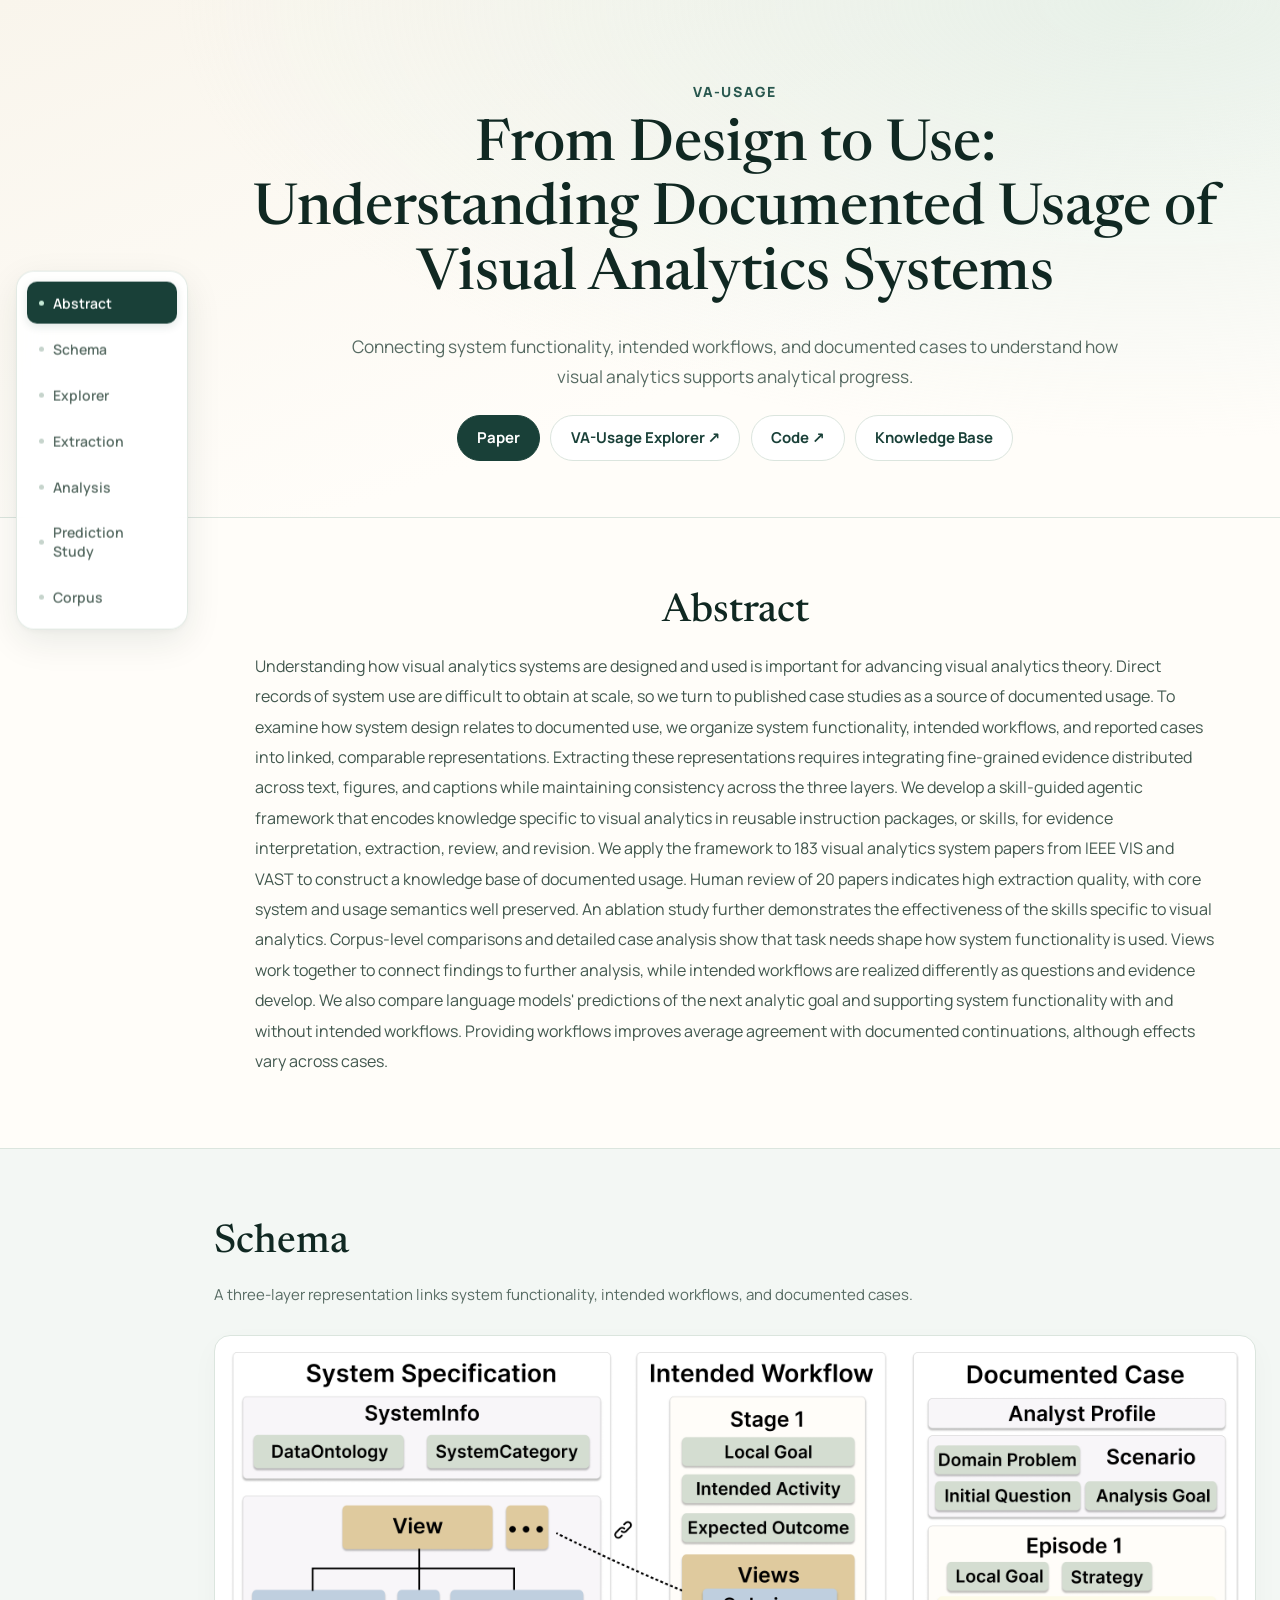
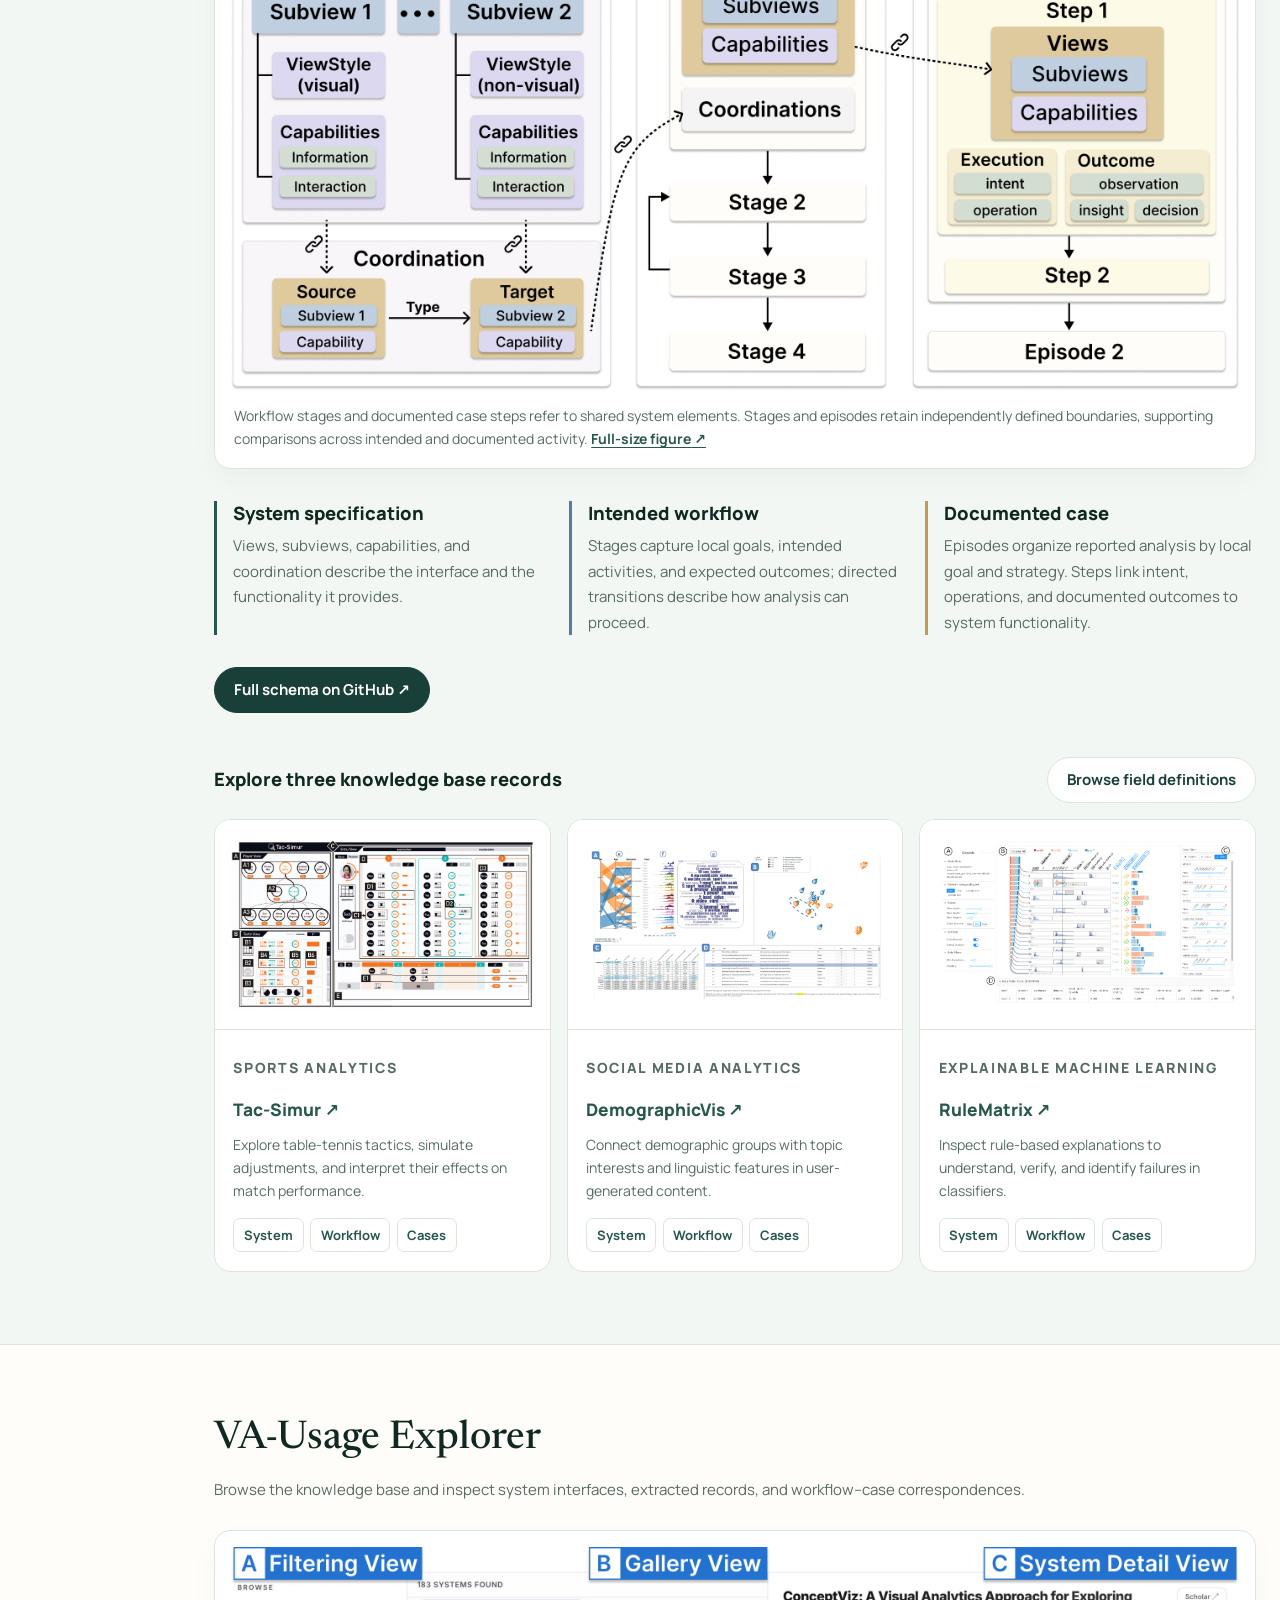
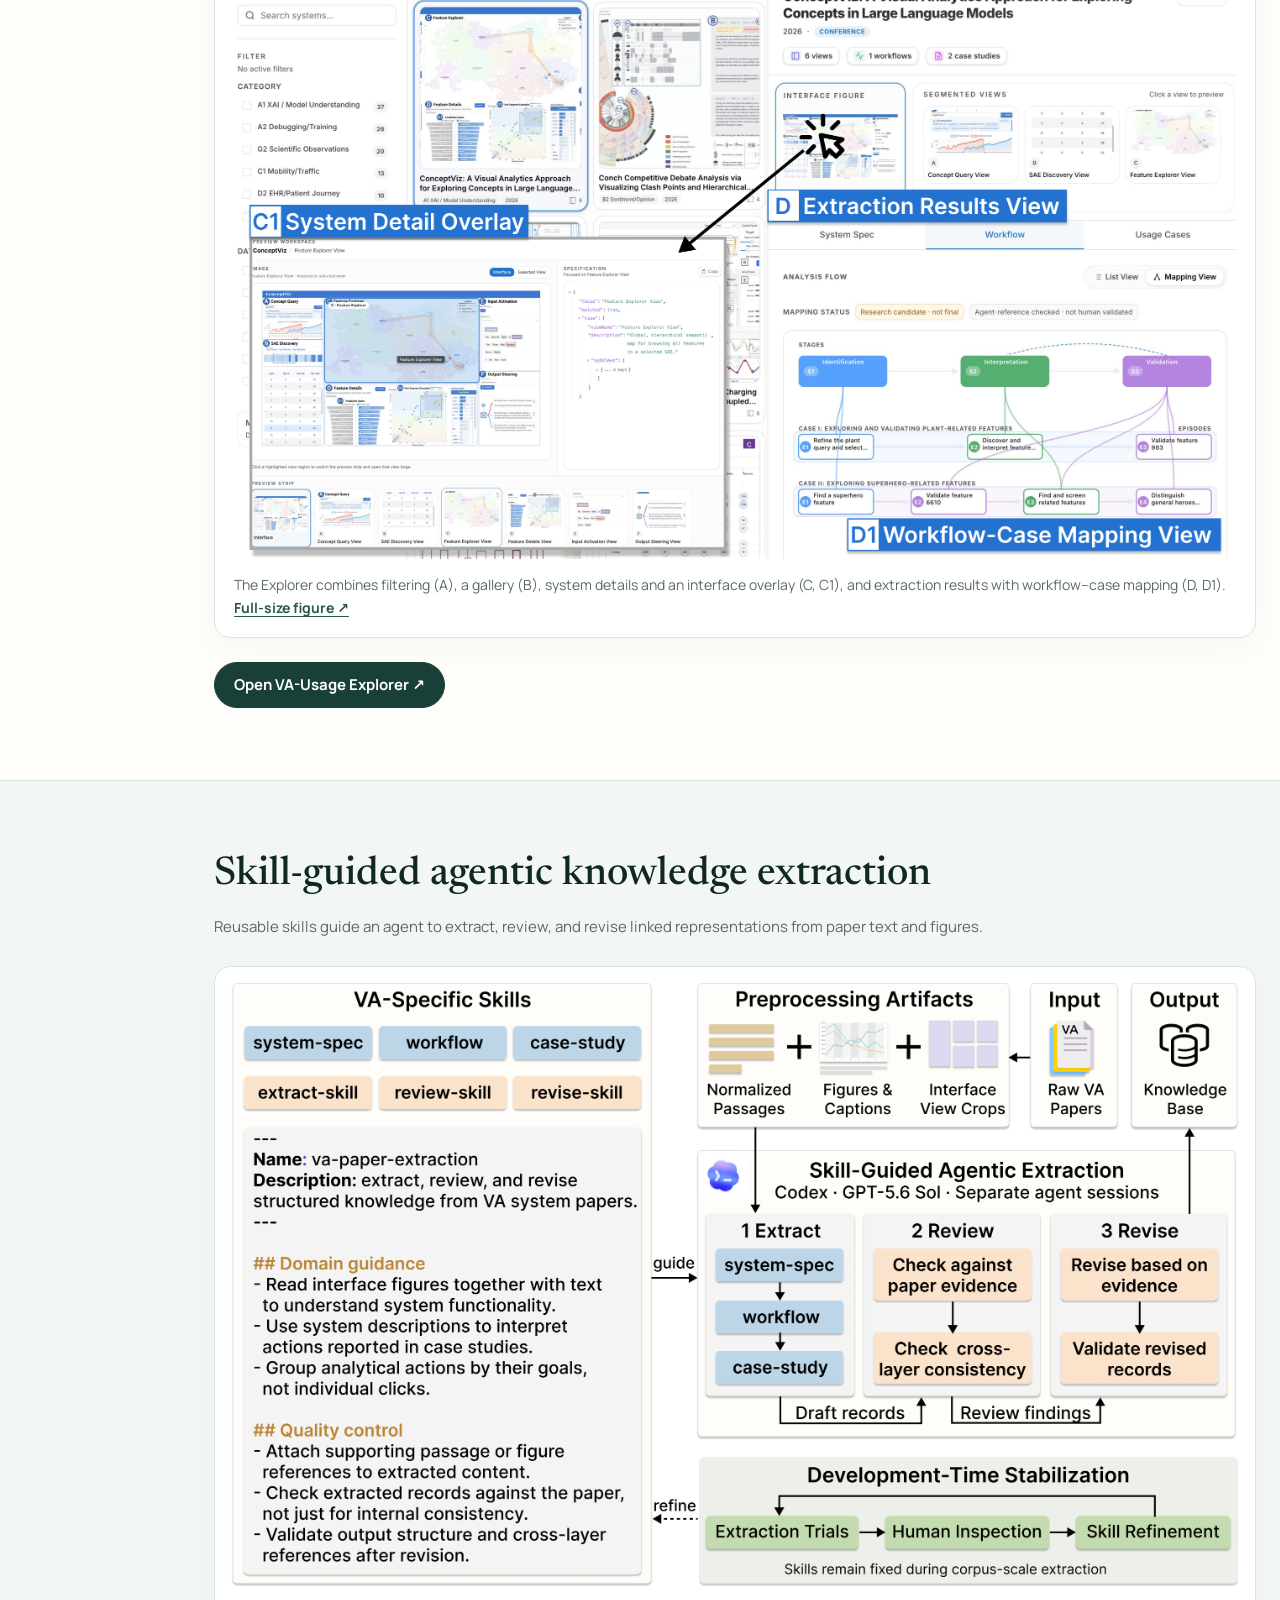
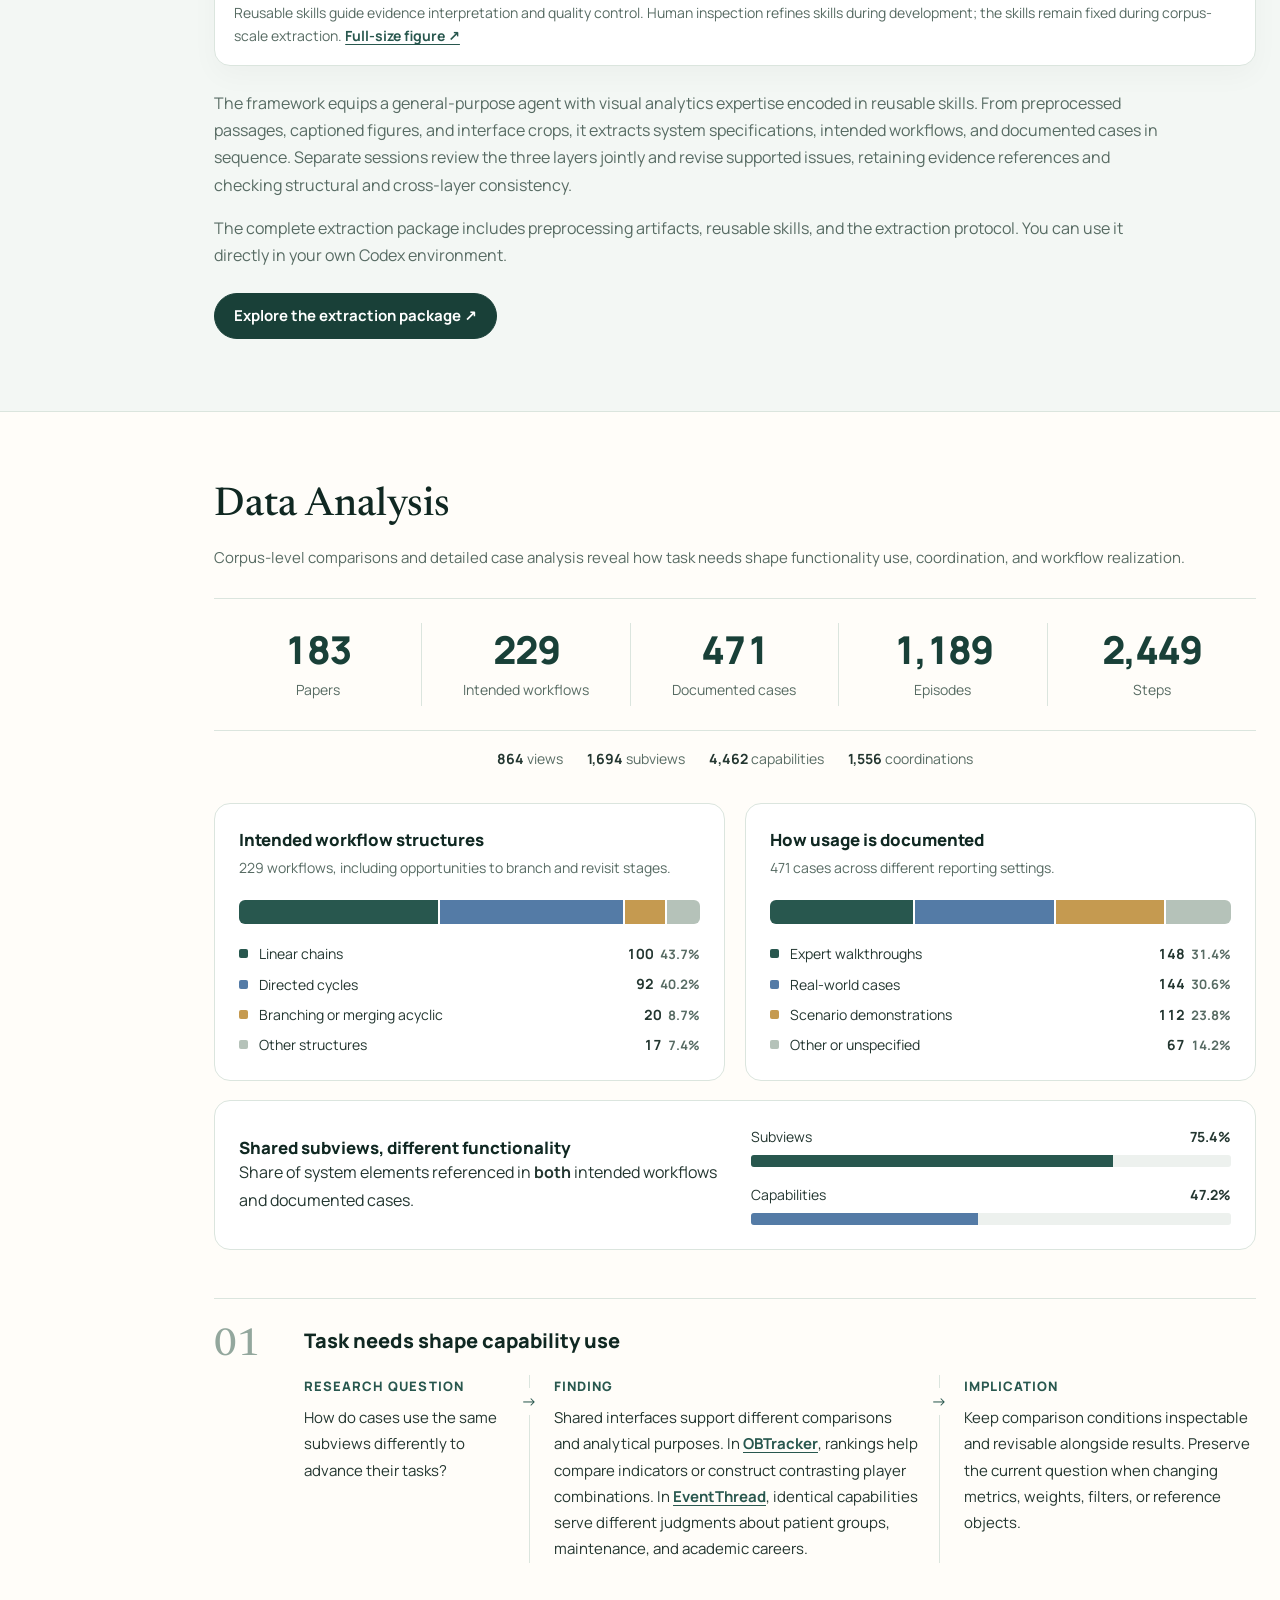
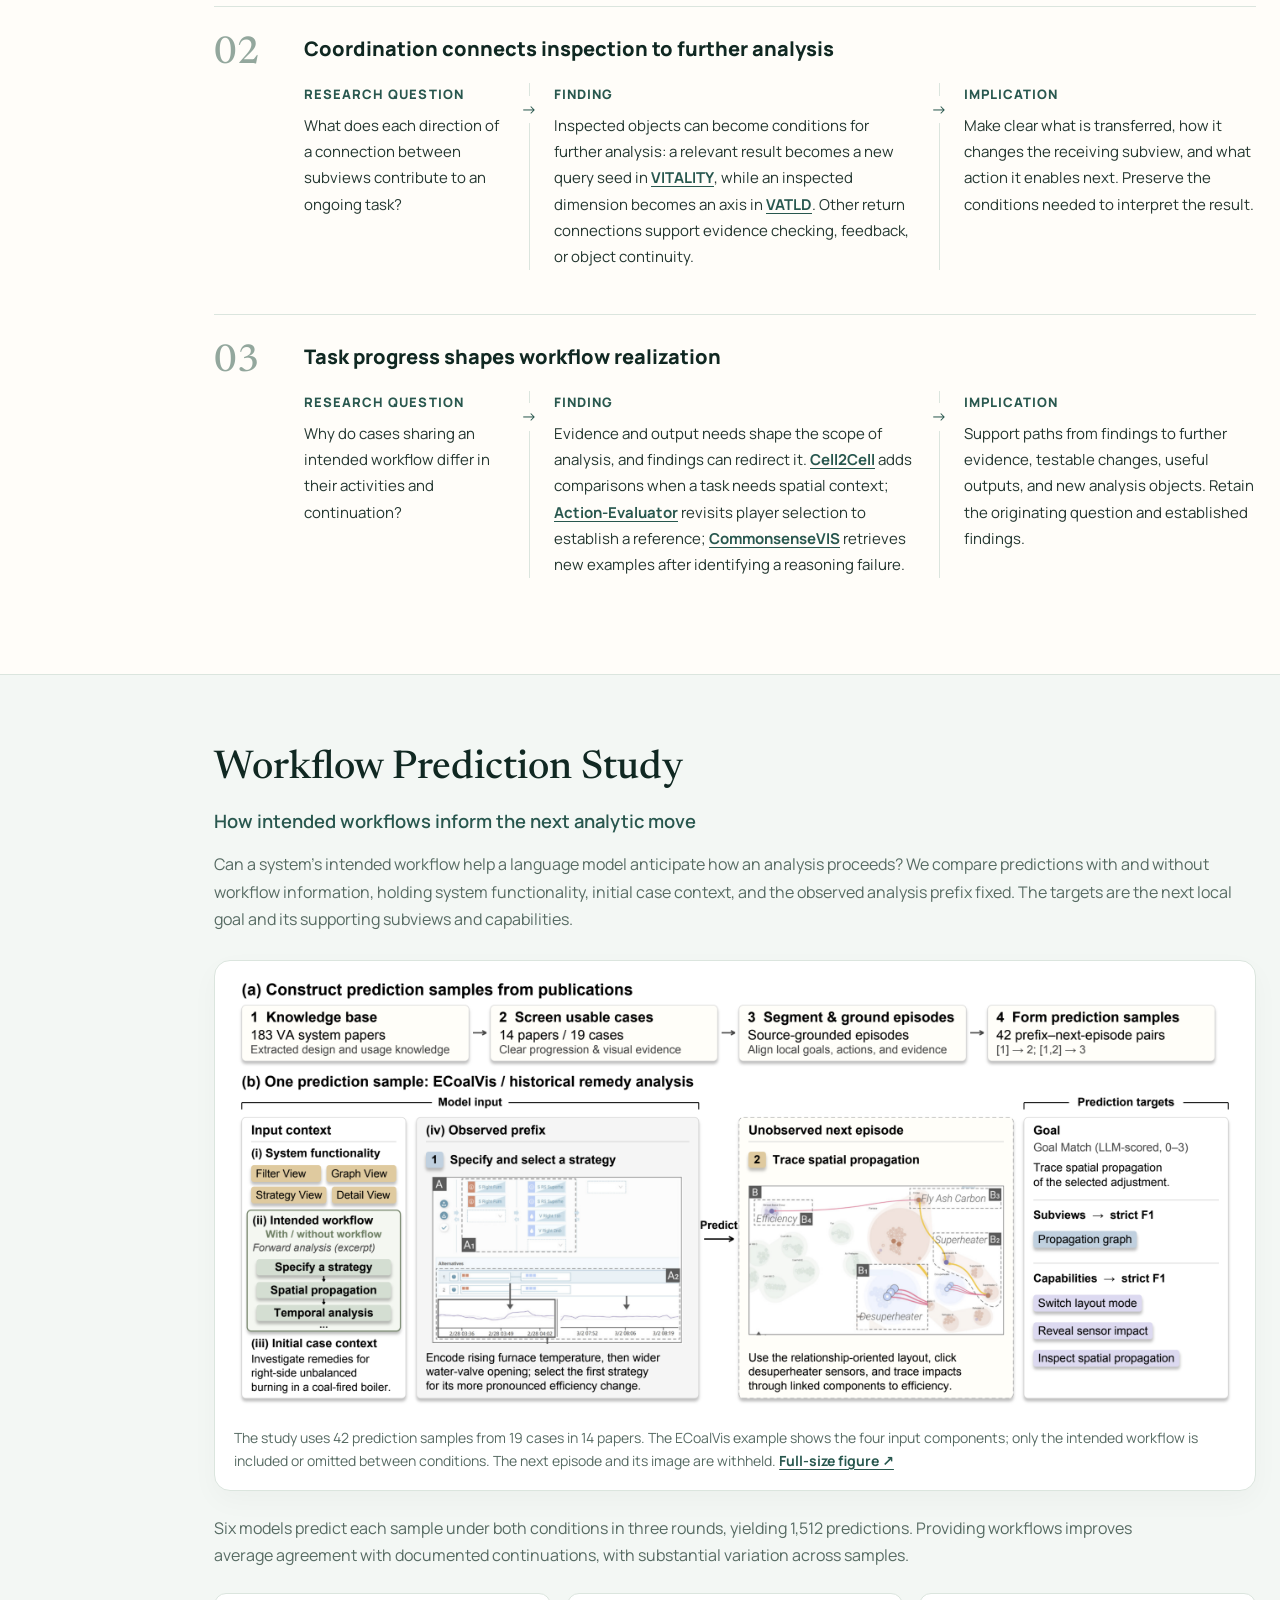
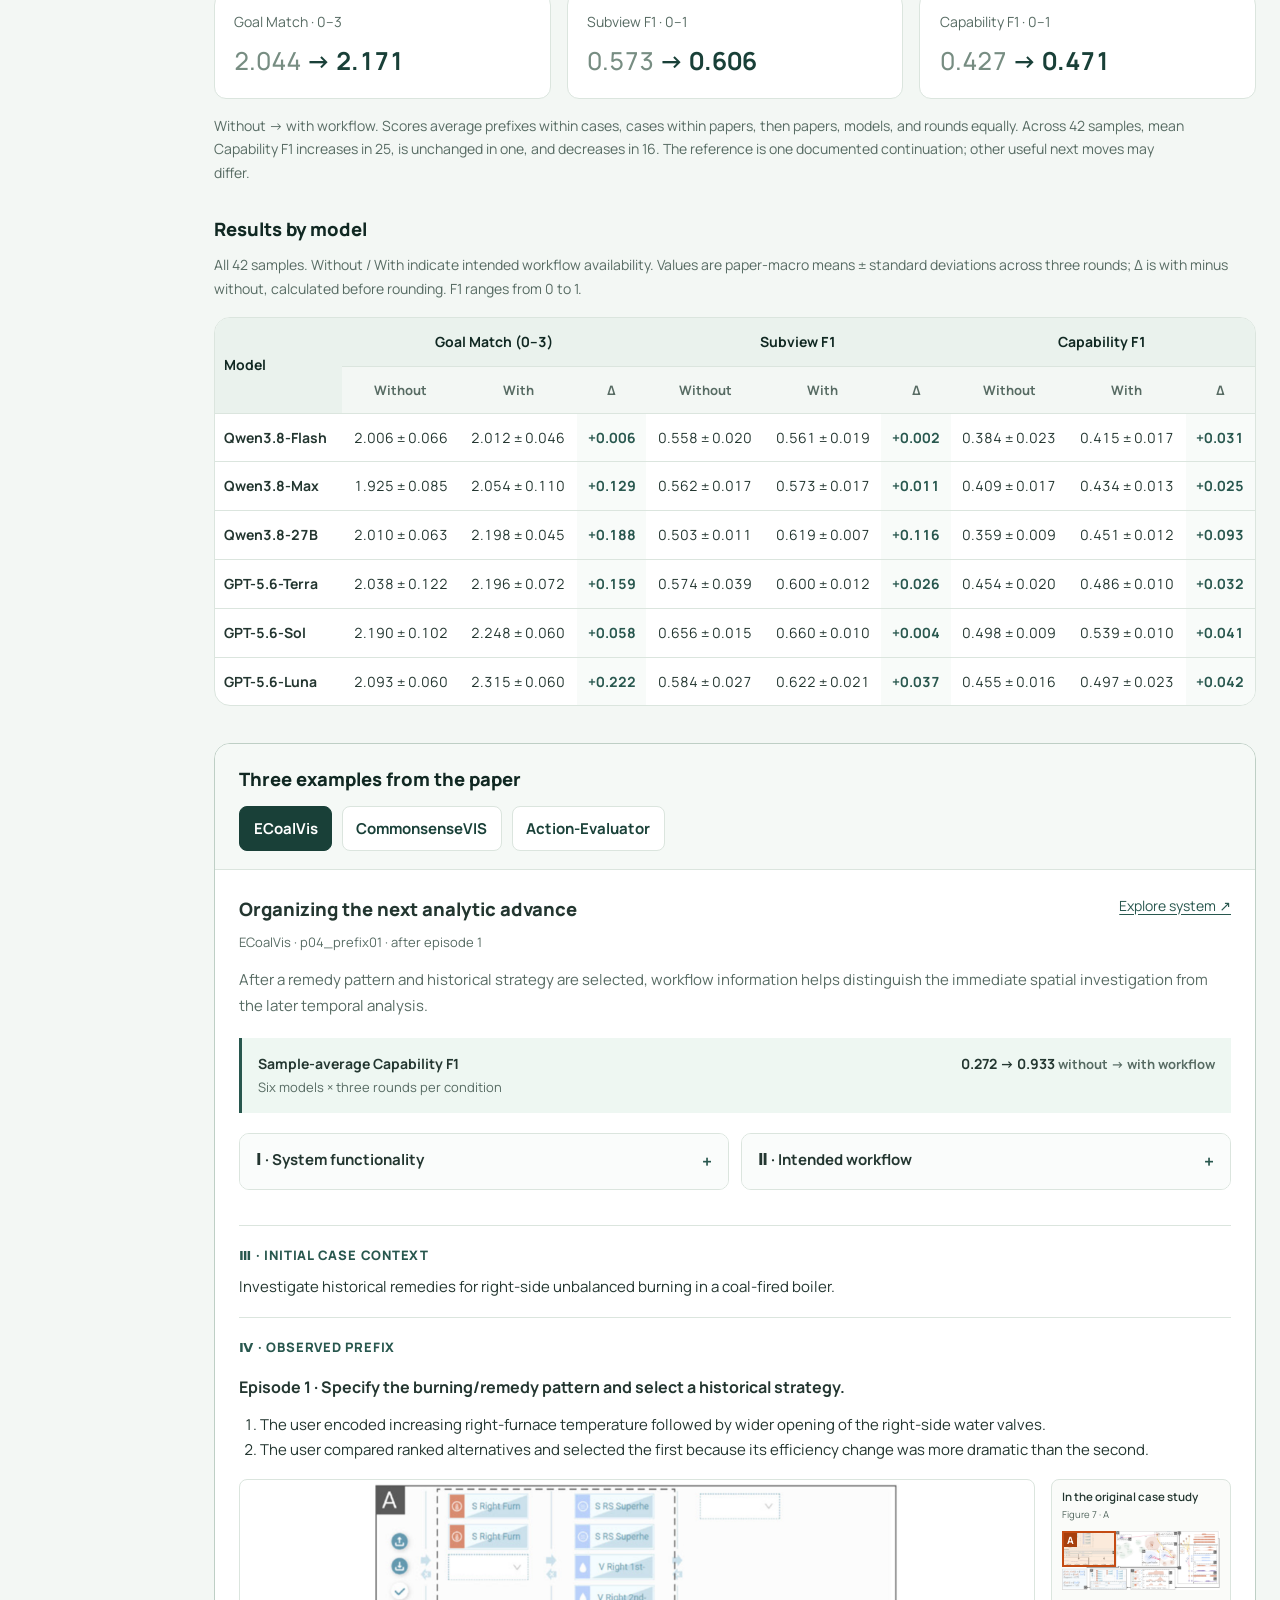
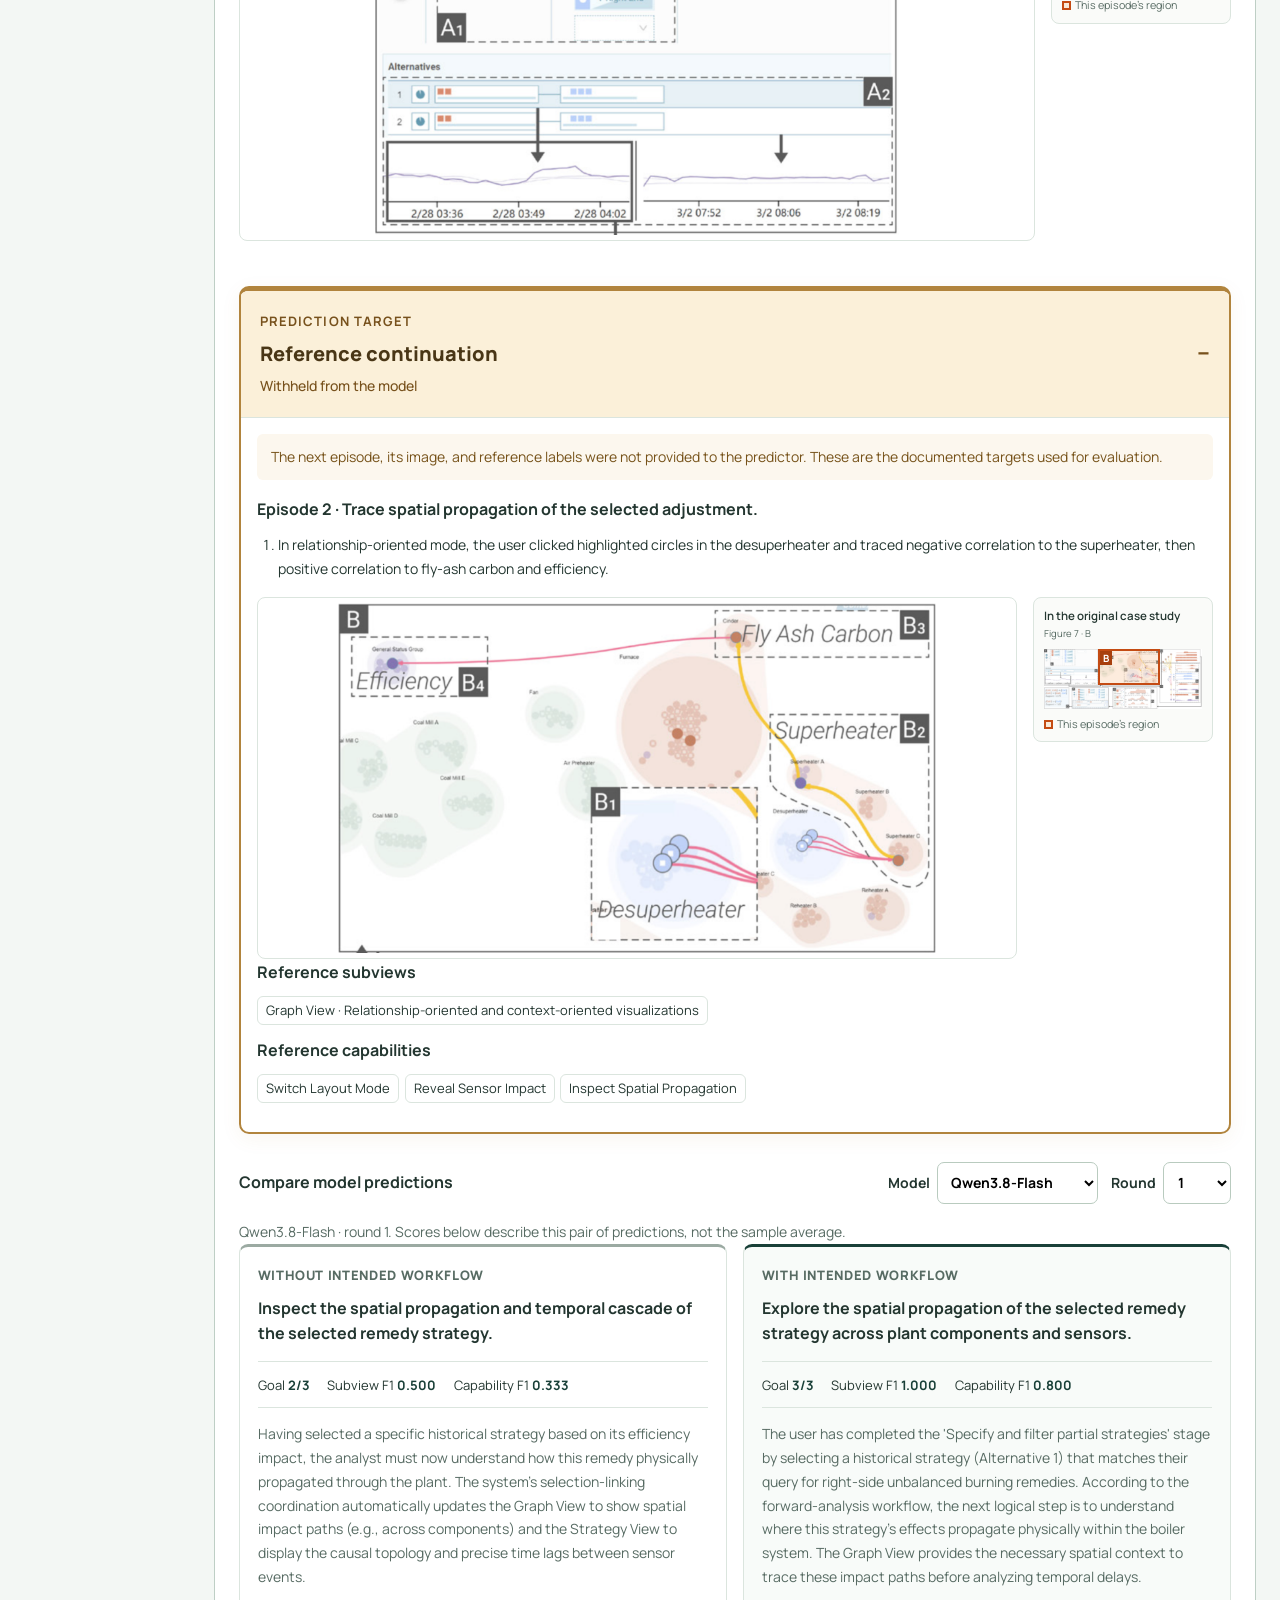
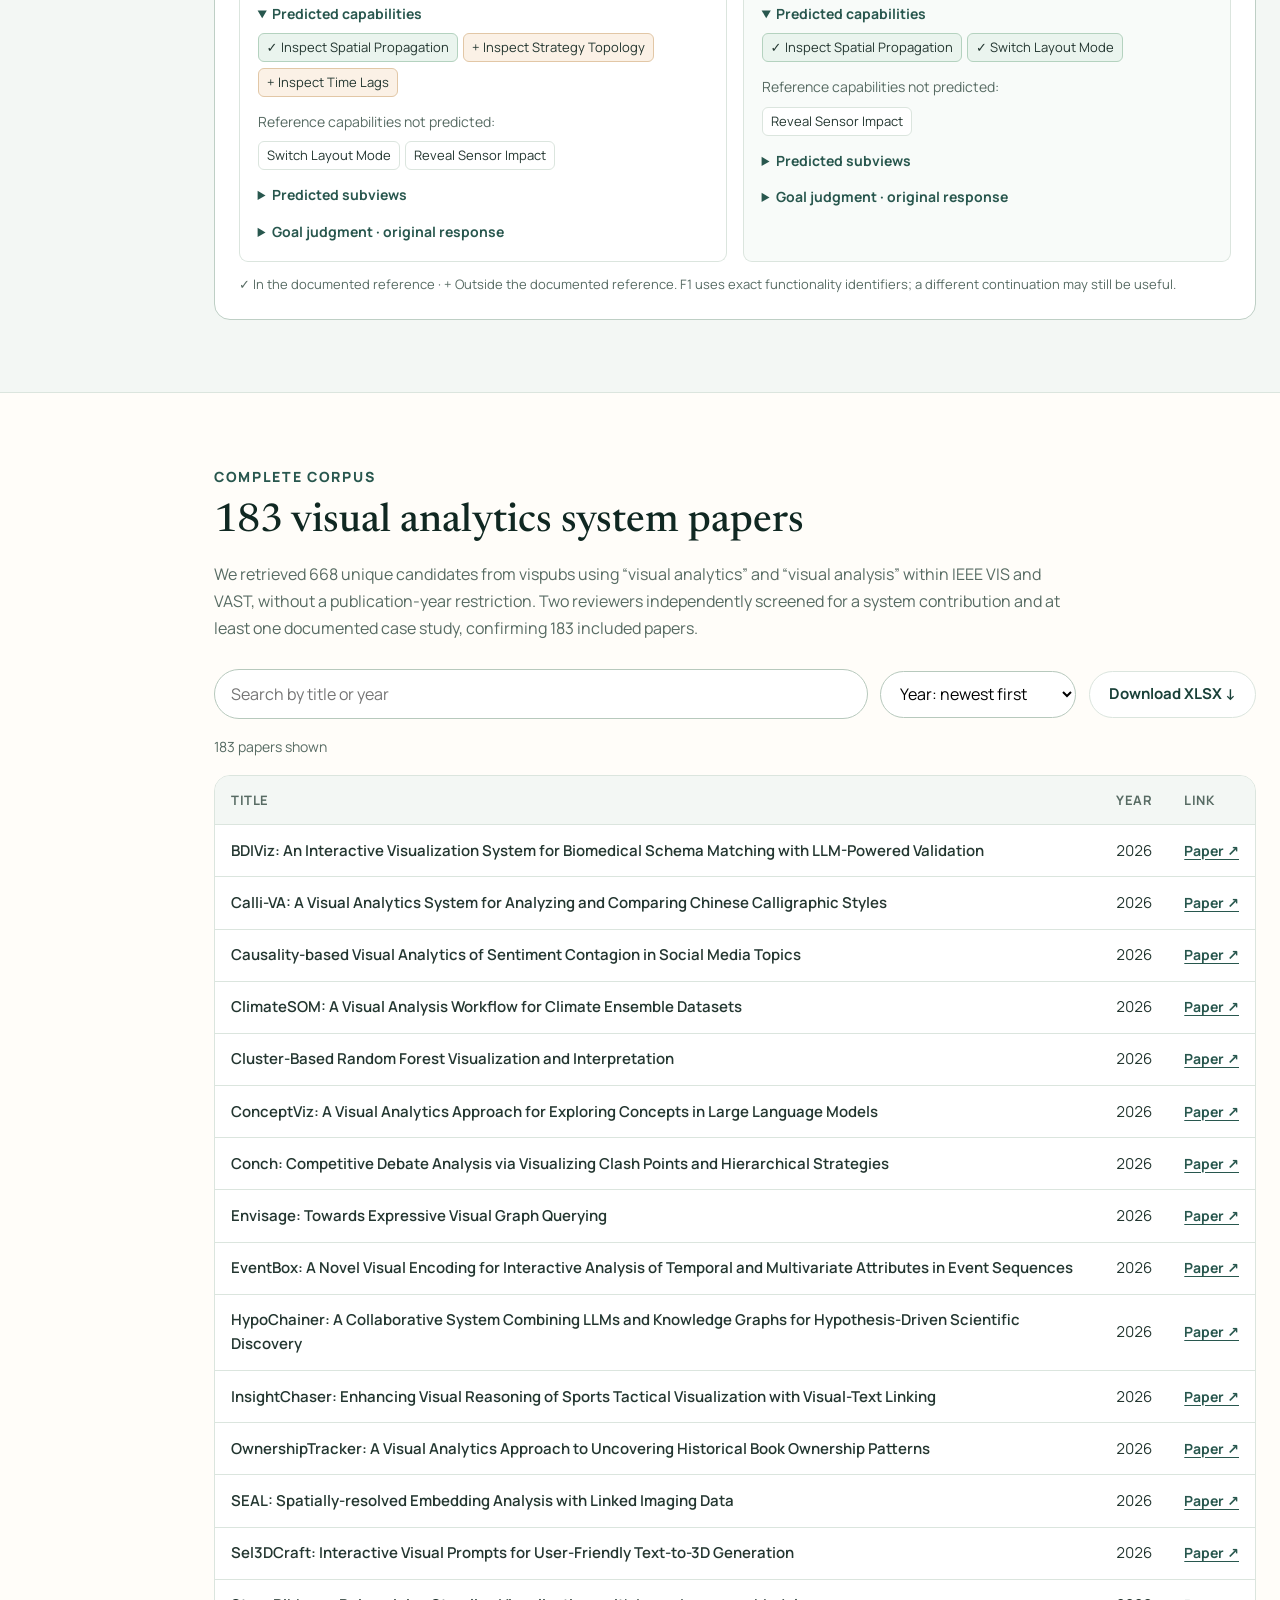
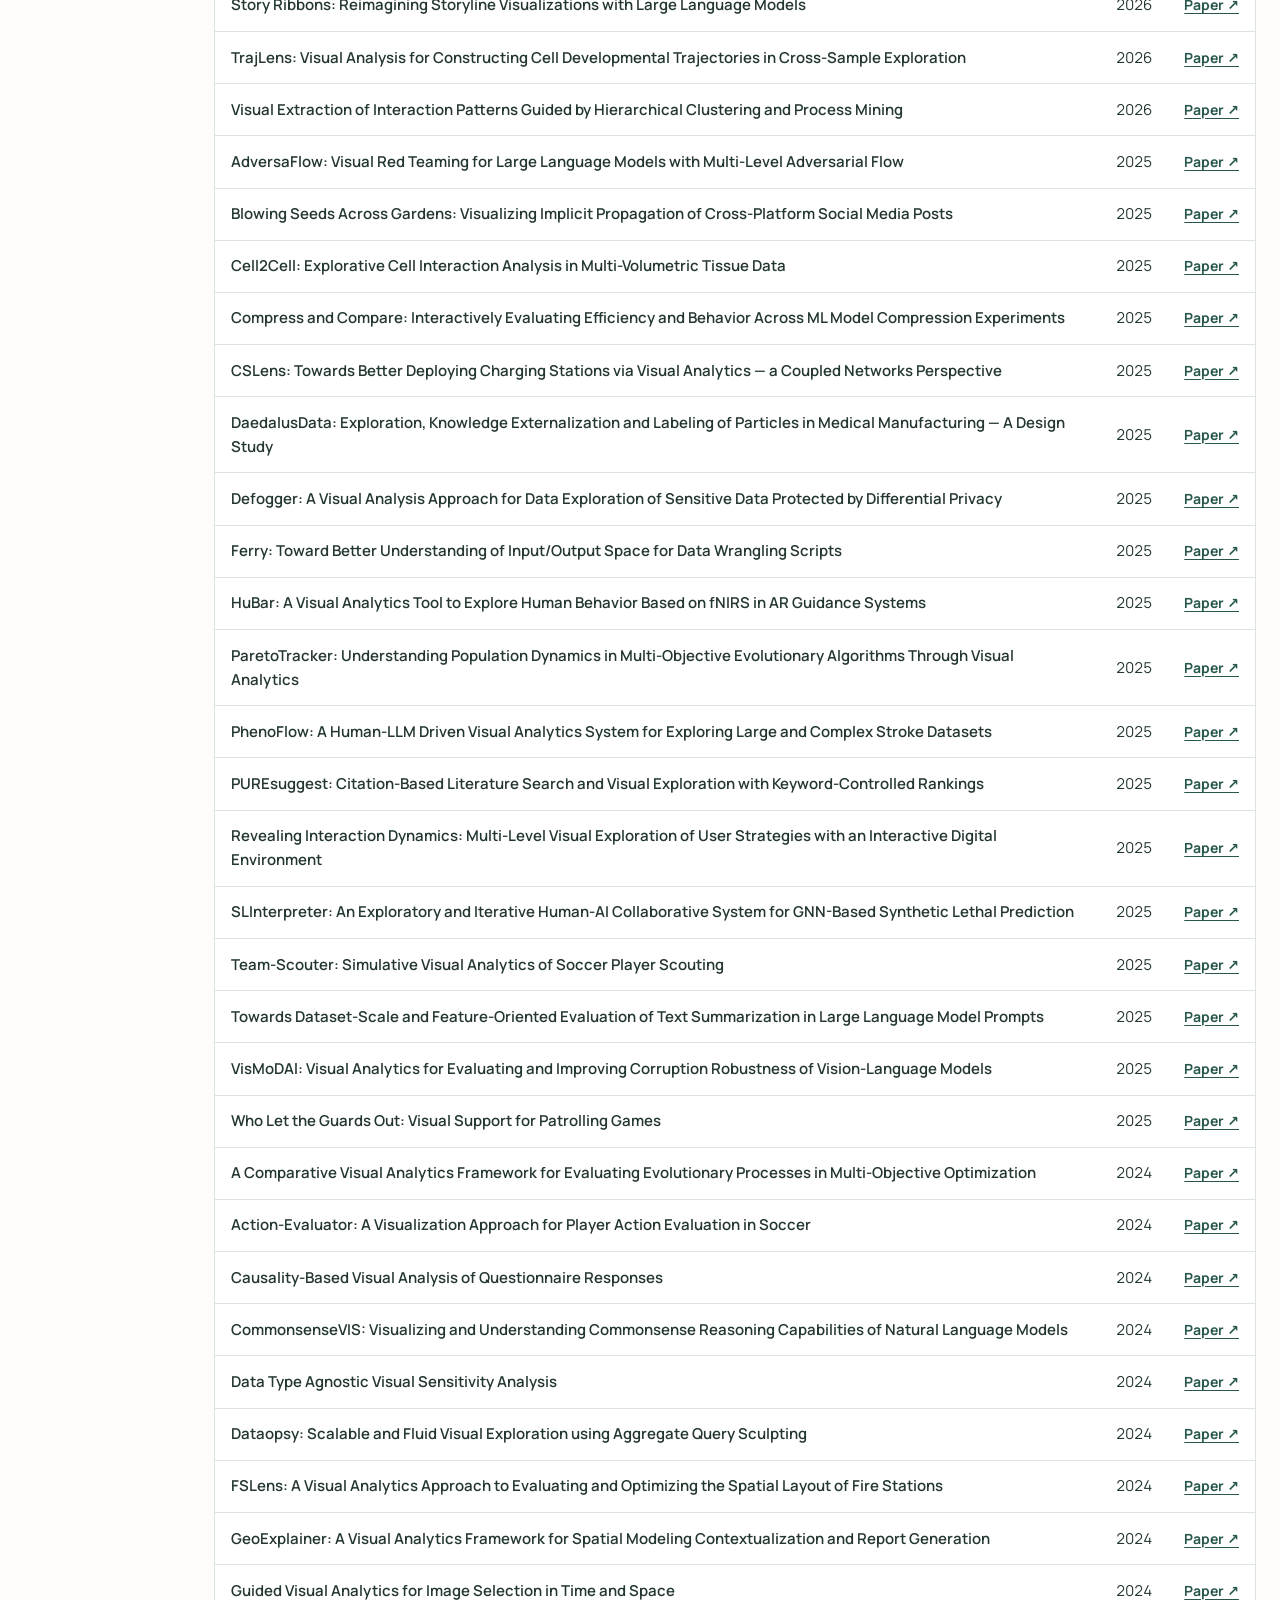
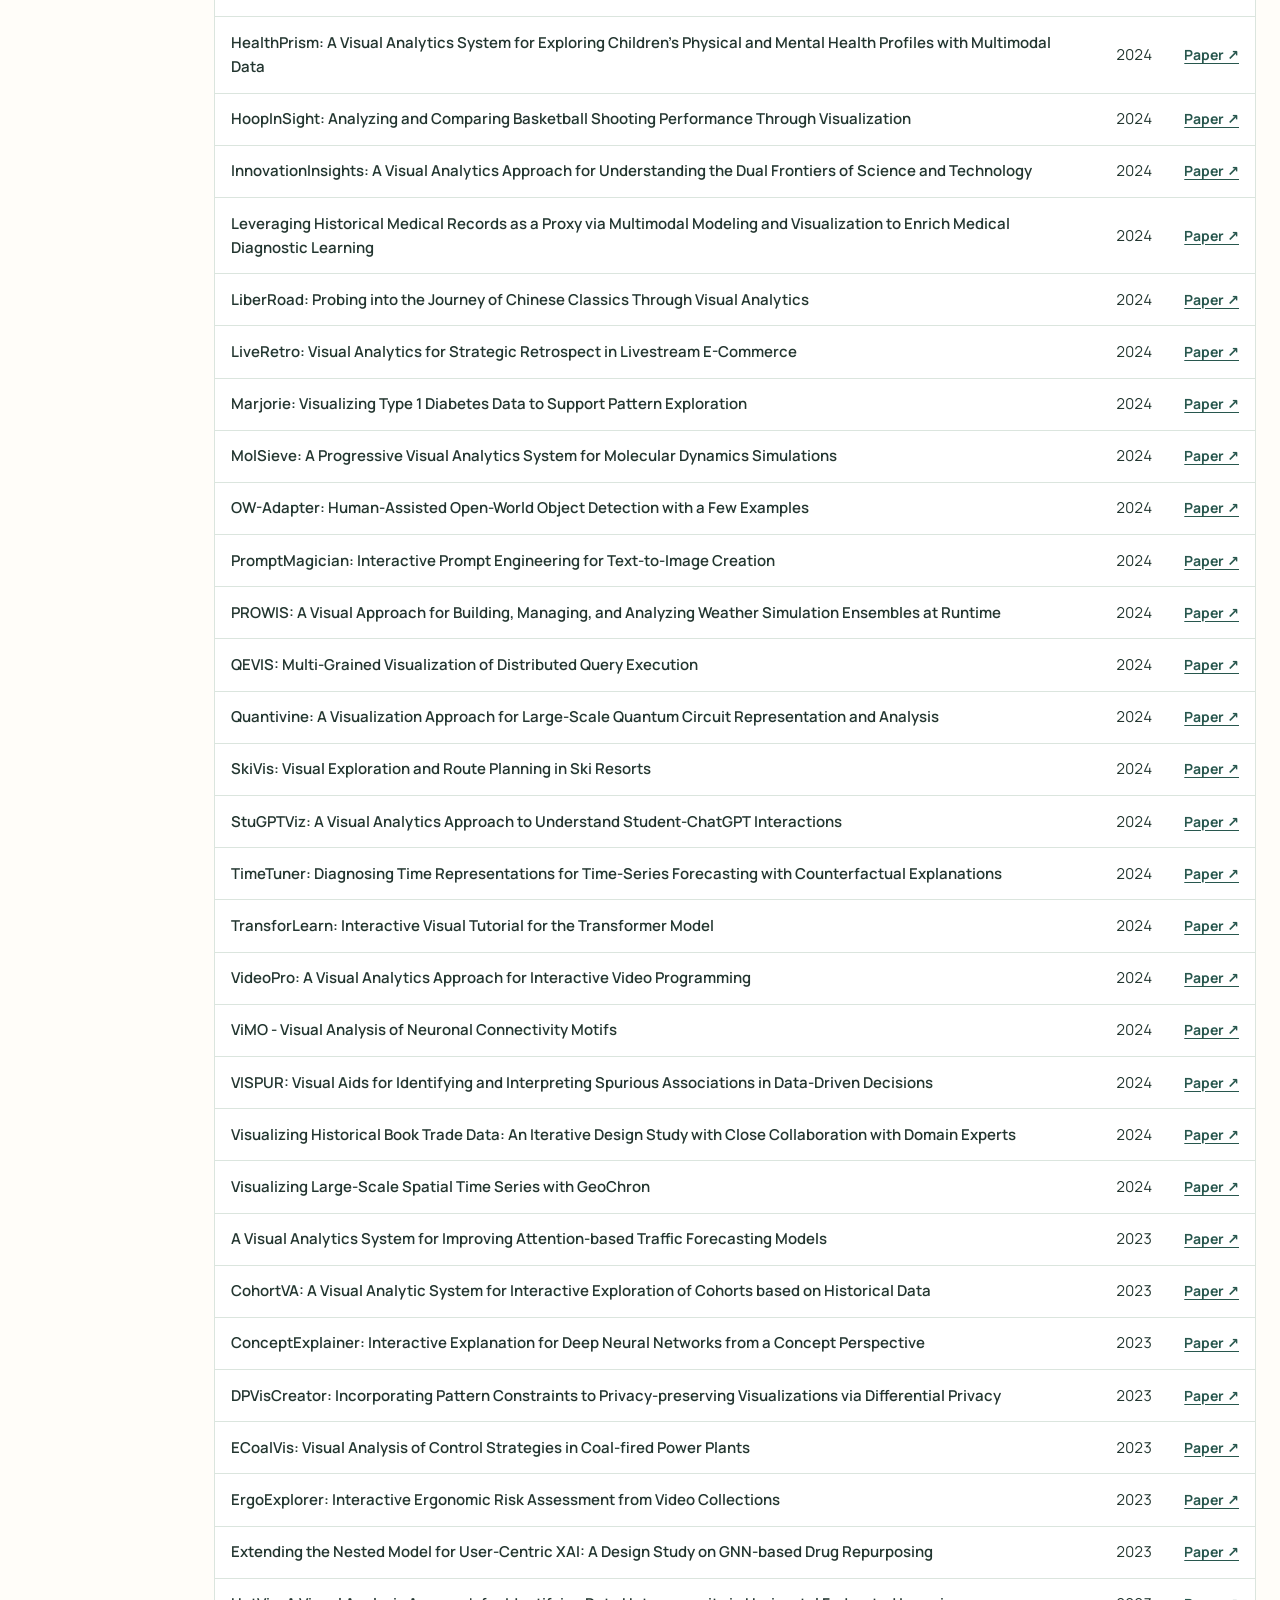
==== commit 66c72f29: "Add case-study image locators and preview dialog" ====
--- a/index.html
+++ b/index.html
@@ -5,7 +5,7 @@
 <meta name="keywords" content="visual analytics, documented usage, knowledge base, agentic extraction, intended workflow, next analytic move"><meta name="robots" content="index, follow">
 <meta property="og:type" content="article"><meta property="og:site_name" content="VA-Usage"><meta property="og:title" content="From Design to Use: Understanding Documented Usage of Visual Analytics Systems"><meta property="og:description" content="Understanding how system design relates to documented use across 183 visual analytics papers."><meta property="og:image" content="static/images/schema.pdf.png">
 <meta name="twitter:card" content="summary_large_image"><meta name="twitter:title" content="From Design to Use: Understanding Documented Usage of Visual Analytics Systems"><meta name="twitter:description" content="System functionality, intended workflows, and documented cases in one linked knowledge base."><meta name="twitter:image" content="static/images/schema.pdf.png"><meta name="theme-color" content="#194038">
-<link rel="preconnect" href="https://fonts.googleapis.com"><link rel="preconnect" href="https://fonts.gstatic.com" crossorigin><link href="https://fonts.googleapis.com/css2?family=Manrope:wght@400;500;600;700;800&family=Newsreader:opsz,wght@6..72,500;6..72,700&display=swap" rel="stylesheet"><link rel="stylesheet" href="static/css/index.css"><script defer src="static/js/index.js"></script><script defer src="static/js/prediction.js"></script>
+<link rel="preconnect" href="https://fonts.googleapis.com"><link rel="preconnect" href="https://fonts.gstatic.com" crossorigin><link href="https://fonts.googleapis.com/css2?family=Manrope:wght@400;500;600;700;800&family=Newsreader:opsz,wght@6..72,500;6..72,700&display=swap" rel="stylesheet"><link rel="stylesheet" href="static/css/index.css?v=20260910-modal"><script defer src="static/js/index.js"></script><script defer src="static/js/prediction.js?v=20260910-modal"></script>
 </head><body><a class="skip-link" href="#abstract">Skip to content</a>
 <header class="hero"><div class="container"><p class="kicker">VA-Usage</p><h1>From Design to Use:<br>Understanding Documented Usage of Visual Analytics Systems</h1><p class="hero-summary">Connecting system functionality, intended workflows, and documented cases to understand how visual analytics supports analytical progress.</p><div class="actions"><button class="button primary paper-unavailable" type="button" aria-disabled="true">Paper</button><a class="button" href="https://va-usage.github.io/explorer/" target="_blank" rel="noopener">VA-Usage Explorer ↗</a><a class="button" href="https://github.com/Shan-yi-shuai/va-usage" target="_blank" rel="noopener">Code ↗</a><button class="button" type="button" id="open-knowledge-base">Knowledge Base</button></div></div></header>
 <button class="button nav-toggle" type="button" aria-controls="page-navigation" aria-expanded="false">☰ Sections</button><button class="nav-backdrop" type="button" aria-label="Close navigation" hidden></button><nav class="section-nav" id="page-navigation" aria-label="Page sections"><div class="container"><a href="#abstract">Abstract</a><a href="#schema-design">Schema</a><a href="#explorer">Explorer</a><a href="#framework">Extraction</a><a href="#findings">Analysis</a><a href="#workflow-prediction">Prediction Study</a><a href="#corpus">Corpus</a></div></nav>
@@ -39,4 +39,5 @@
 <button class="scroll-to-top" type="button" aria-label="Scroll to top">↑</button>
 <dialog id="schema-dialog" aria-labelledby="schema-title"><div class="dialog-heading"><h2 id="schema-title">Three-layer schema</h2><button type="button" class="dialog-close" aria-label="Close schema">×</button></div><div class="dialog-body" id="schema-fields"><p role="status">Loading field definitions…</p></div></dialog>
 <dialog id="knowledge-base-dialog" aria-labelledby="knowledge-base-title"><div class="dialog-heading"><h2 id="knowledge-base-title">Knowledge Base</h2><button type="button" class="dialog-close" aria-label="Close notice">×</button></div><div class="dialog-body"><p>The knowledge base will be released after the paper is accepted.</p></div></dialog>
+<dialog id="case-figure-dialog" aria-labelledby="case-figure-title"><div class="dialog-heading"><h2 id="case-figure-title">Original case study</h2><button type="button" class="dialog-close" aria-label="Close figure" autofocus>×</button></div><div class="dialog-body"><div id="case-figure-content" class="episode-locator-map"></div></div></dialog>
 </body></html>
--- a/static/css/index.css
+++ b/static/css/index.css
@@ -1449,3 +1449,35 @@
   line-height:1.7;
   color:var(--muted);
 }
+
+/* Original case-study overview beside the episode evidence. */
+.episode-evidence-layout {
+  display:grid;
+  grid-template-columns:minmax(0, 1fr) 180px;
+  gap:1rem;
+  align-items:start;
+  margin-top:1rem;
+}
+.episode-evidence-layout .episode-images { margin-top:0; min-width:0; }
+.episode-locator { margin:0; padding:.6rem; border:1px solid var(--line); border-radius:8px; background:#fafbf9; }
+.episode-locator figcaption { font-size:.72rem; font-weight:600; line-height:1.4; margin-bottom:.55rem; }
+.episode-locator figcaption small { display:block; font-weight:400; color:var(--muted); margin-top:.2rem; }
+.episode-locator-map { position:relative; display:block; background:#fff; line-height:0; }
+.episode-locator-map img { display:block; width:100%; height:auto; }
+.episode-locator-box { position:absolute; box-sizing:border-box; border:2px solid #c44b13; background:rgba(240,137,47,.16); pointer-events:none; }
+.episode-locator-box > span { position:absolute; top:0; left:0; padding:1px 3px; color:white; background:#a83f0d; font-size:10px; font-weight:700; line-height:1.2; }
+.episode-locator p { display:flex; align-items:center; gap:.3rem; font-size:.67rem; line-height:1.4; color:var(--muted); margin:.5rem 0 0; }
+.episode-locator p > span { width:9px; height:9px; flex-shrink:0; border:2px solid #c44b13; background:rgba(240,137,47,.16); }
+@media(max-width:600px) {
+  .episode-evidence-layout { grid-template-columns:minmax(0,1fr) 112px; gap:.5rem; }
+  .episode-locator { padding:.35rem; }
+  .episode-locator figcaption { font-size:.64rem; }
+}
+
+button.episode-locator-map { width:100%; padding:0; border:0; cursor:zoom-in; font:inherit; text-align:left; }
+button.episode-locator-map:focus-visible { outline:3px solid var(--forest-700); outline-offset:3px; }
+#case-figure-dialog { width:min(1120px, 94vw); max-height:92vh; }
+#case-figure-dialog .dialog-heading h2 { font-size:1rem; }
+#case-figure-dialog .dialog-body { max-height:calc(92vh - 85px); overflow:auto; }
+#case-figure-content .episode-locator-box { border-width:3px; }
+#case-figure-content .episode-locator-box > span { font-size:14px; }
